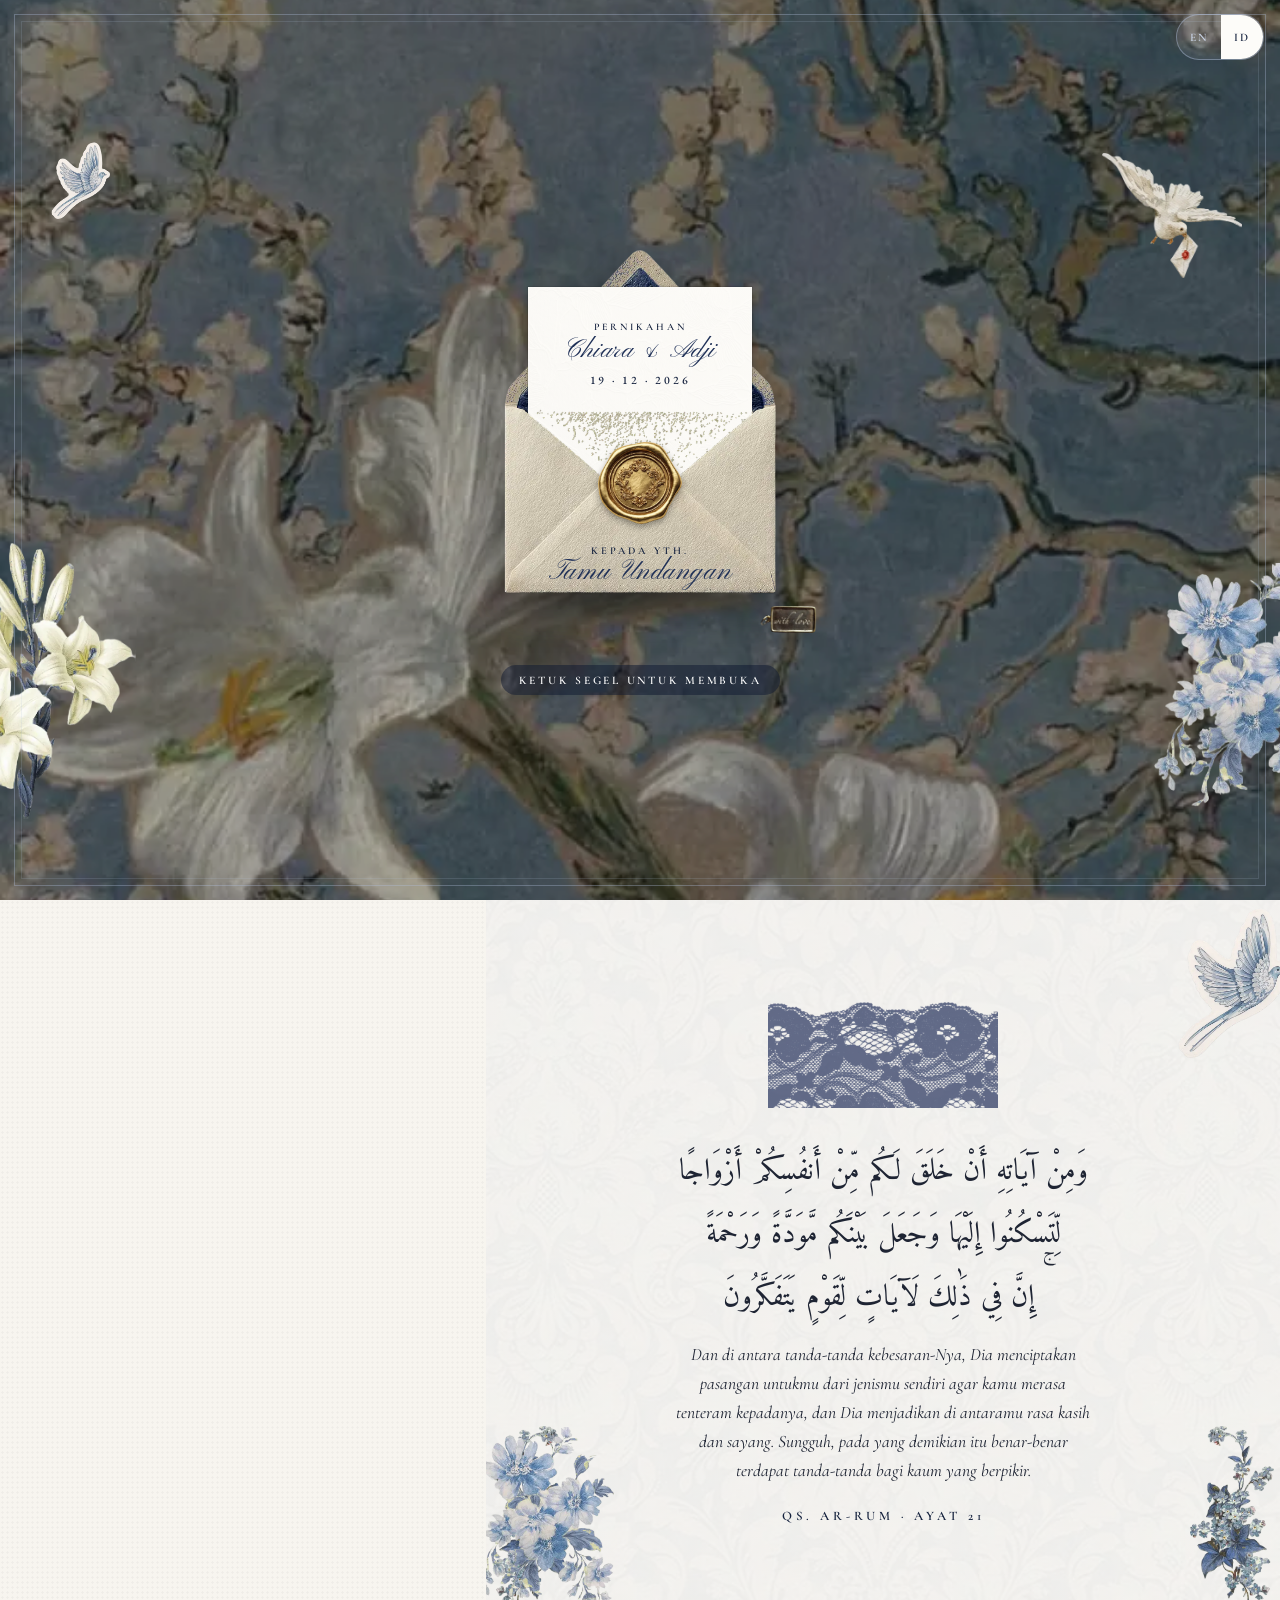
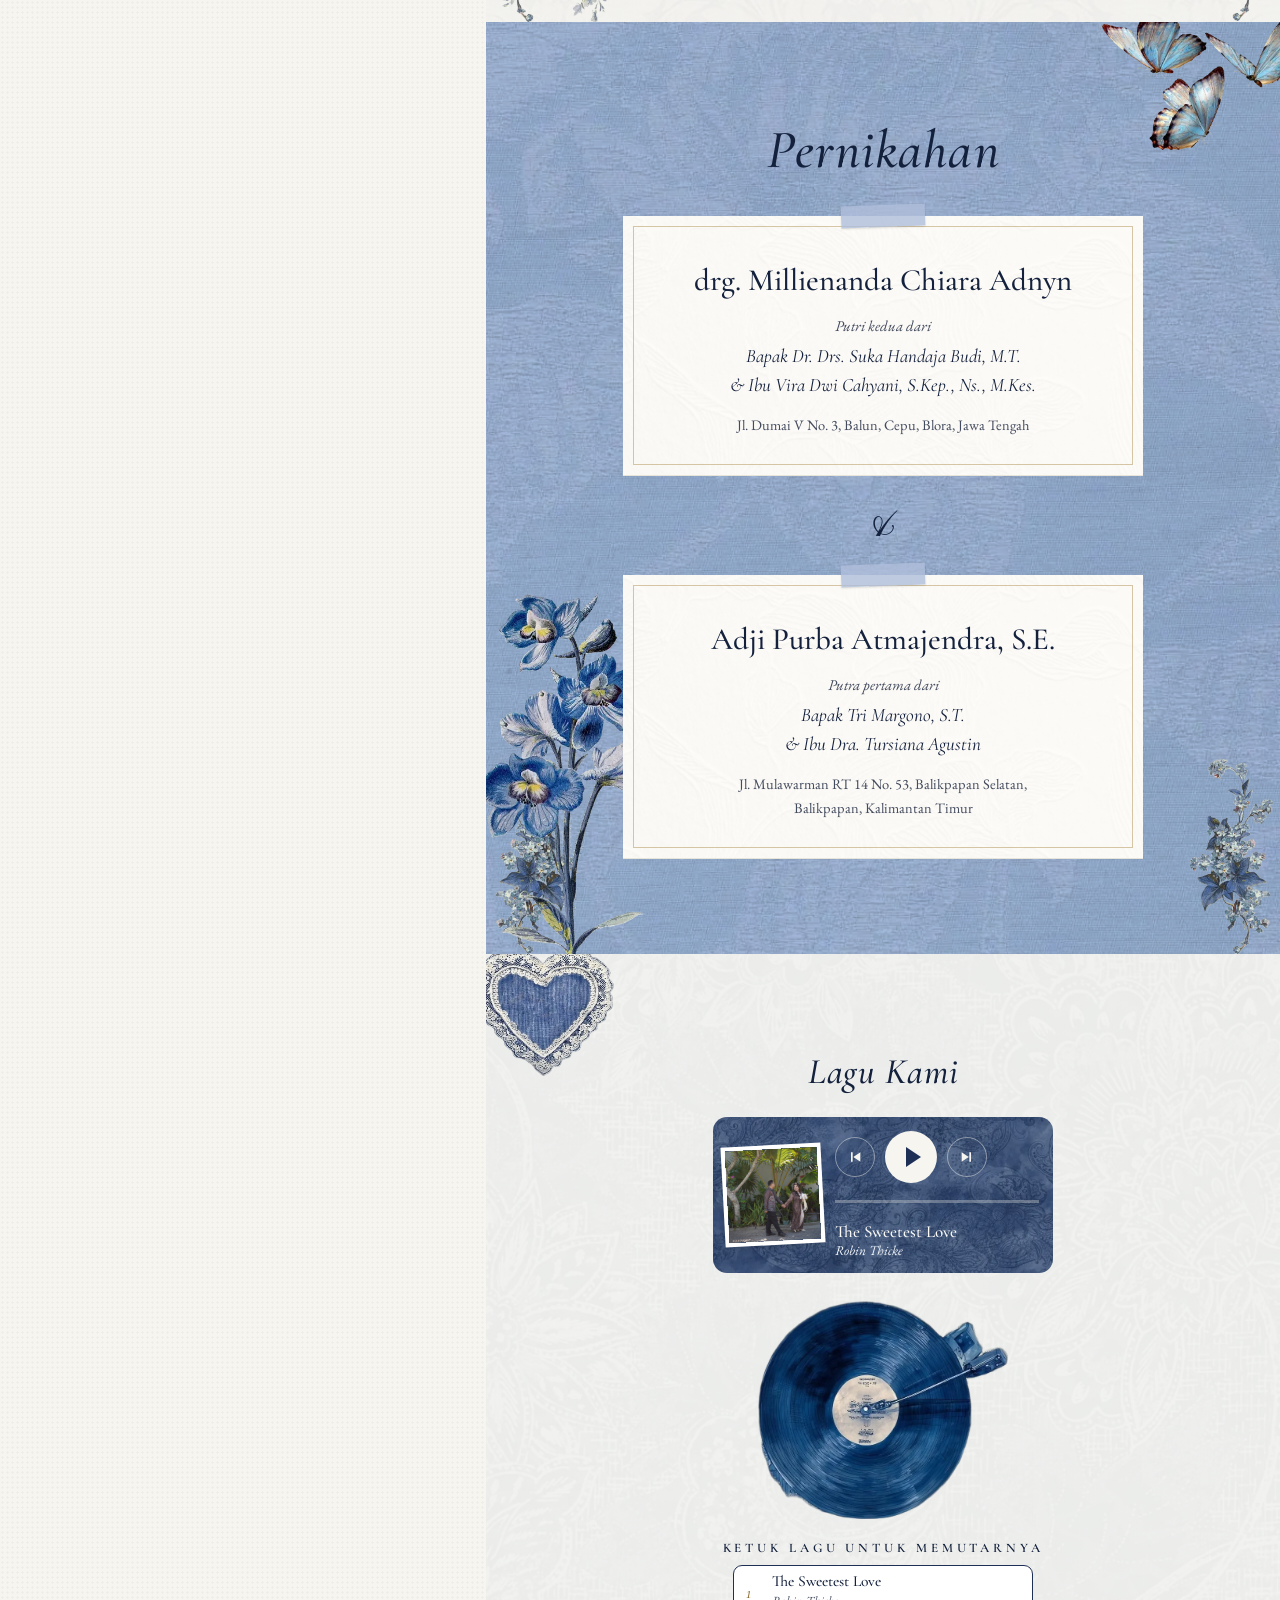
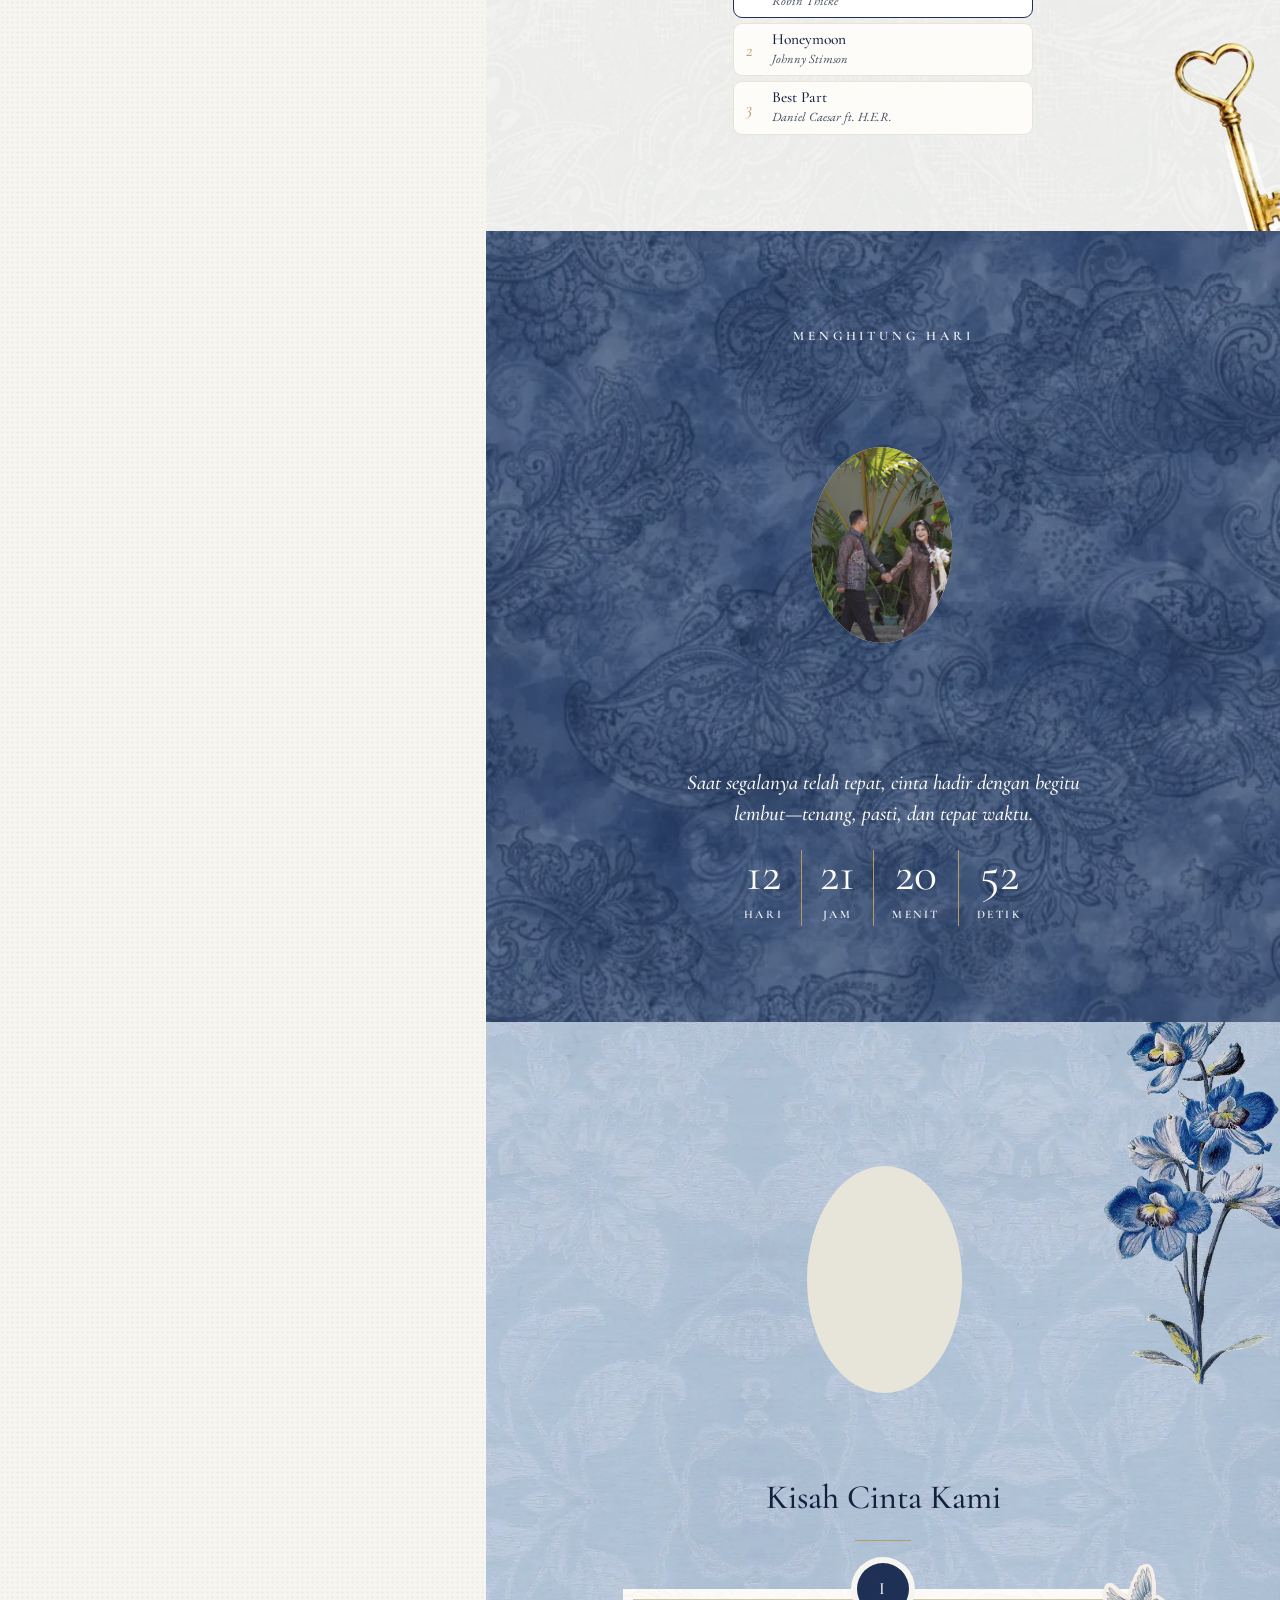
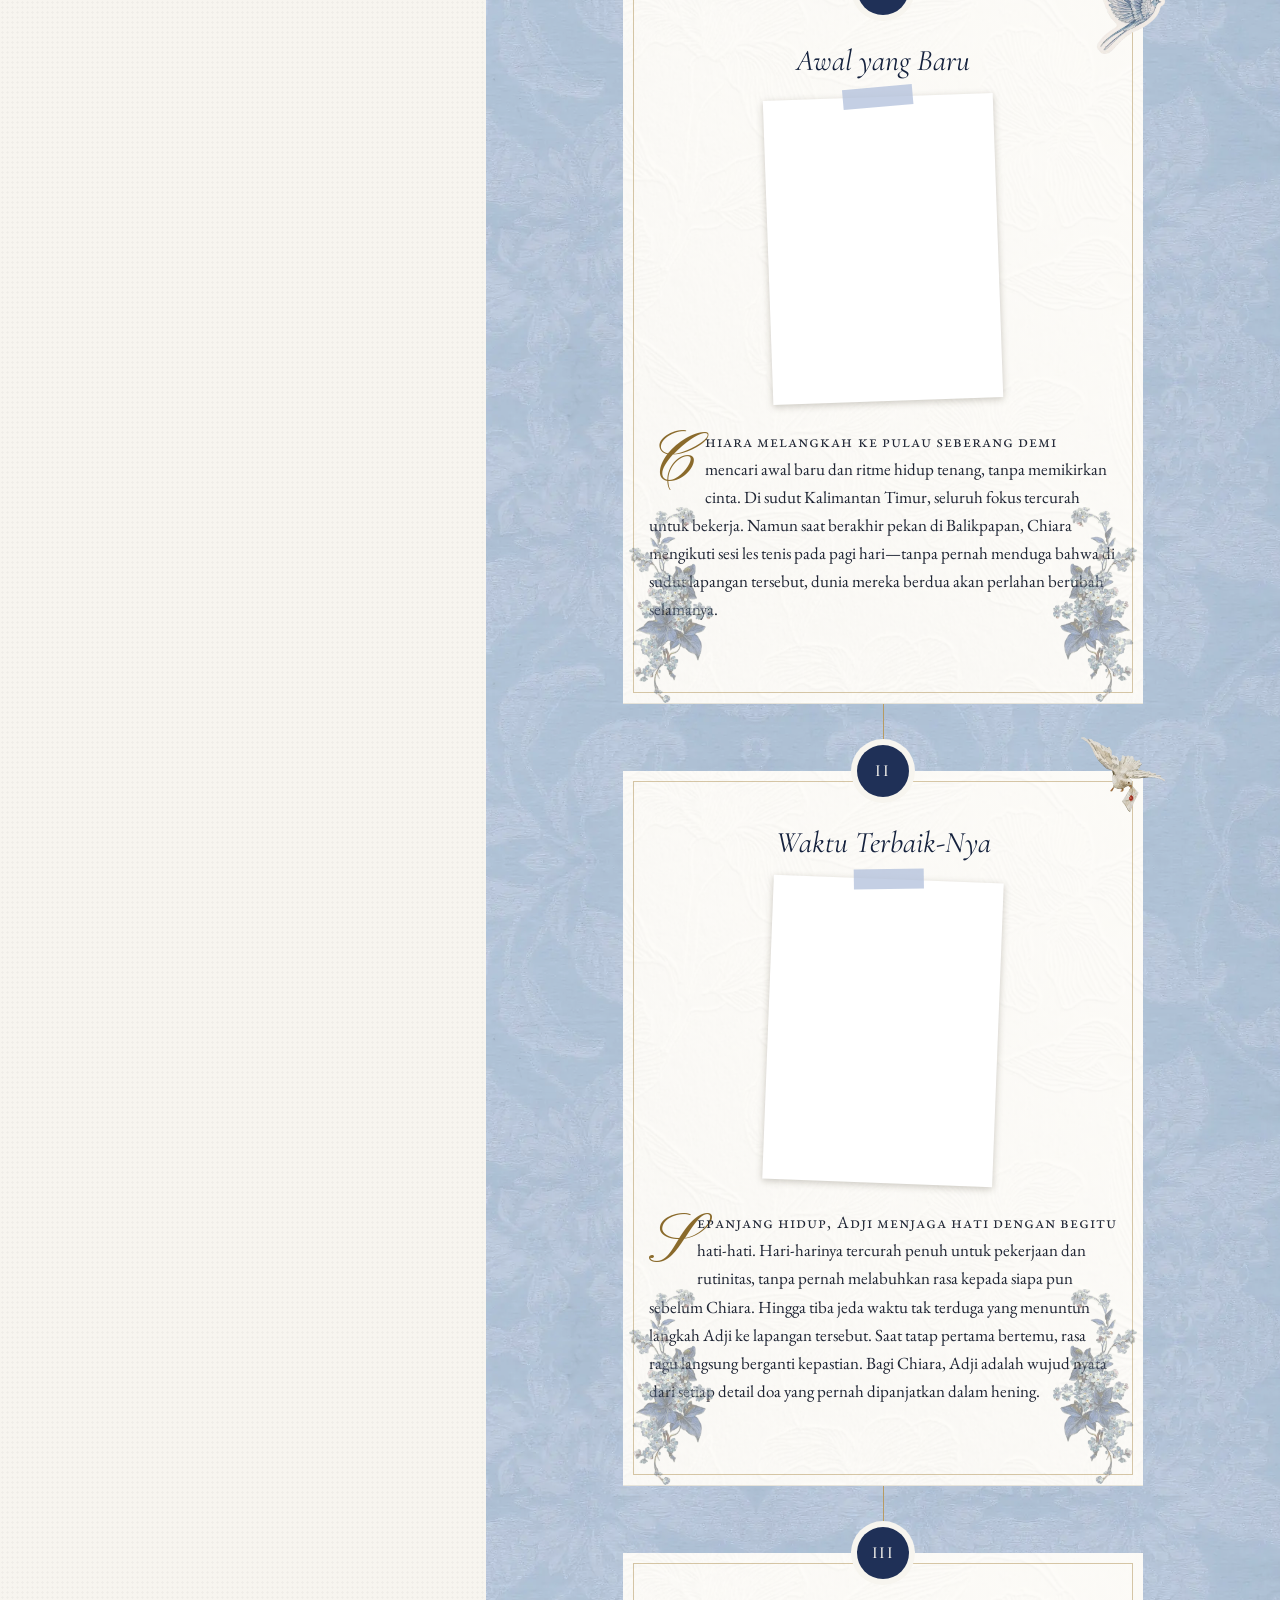
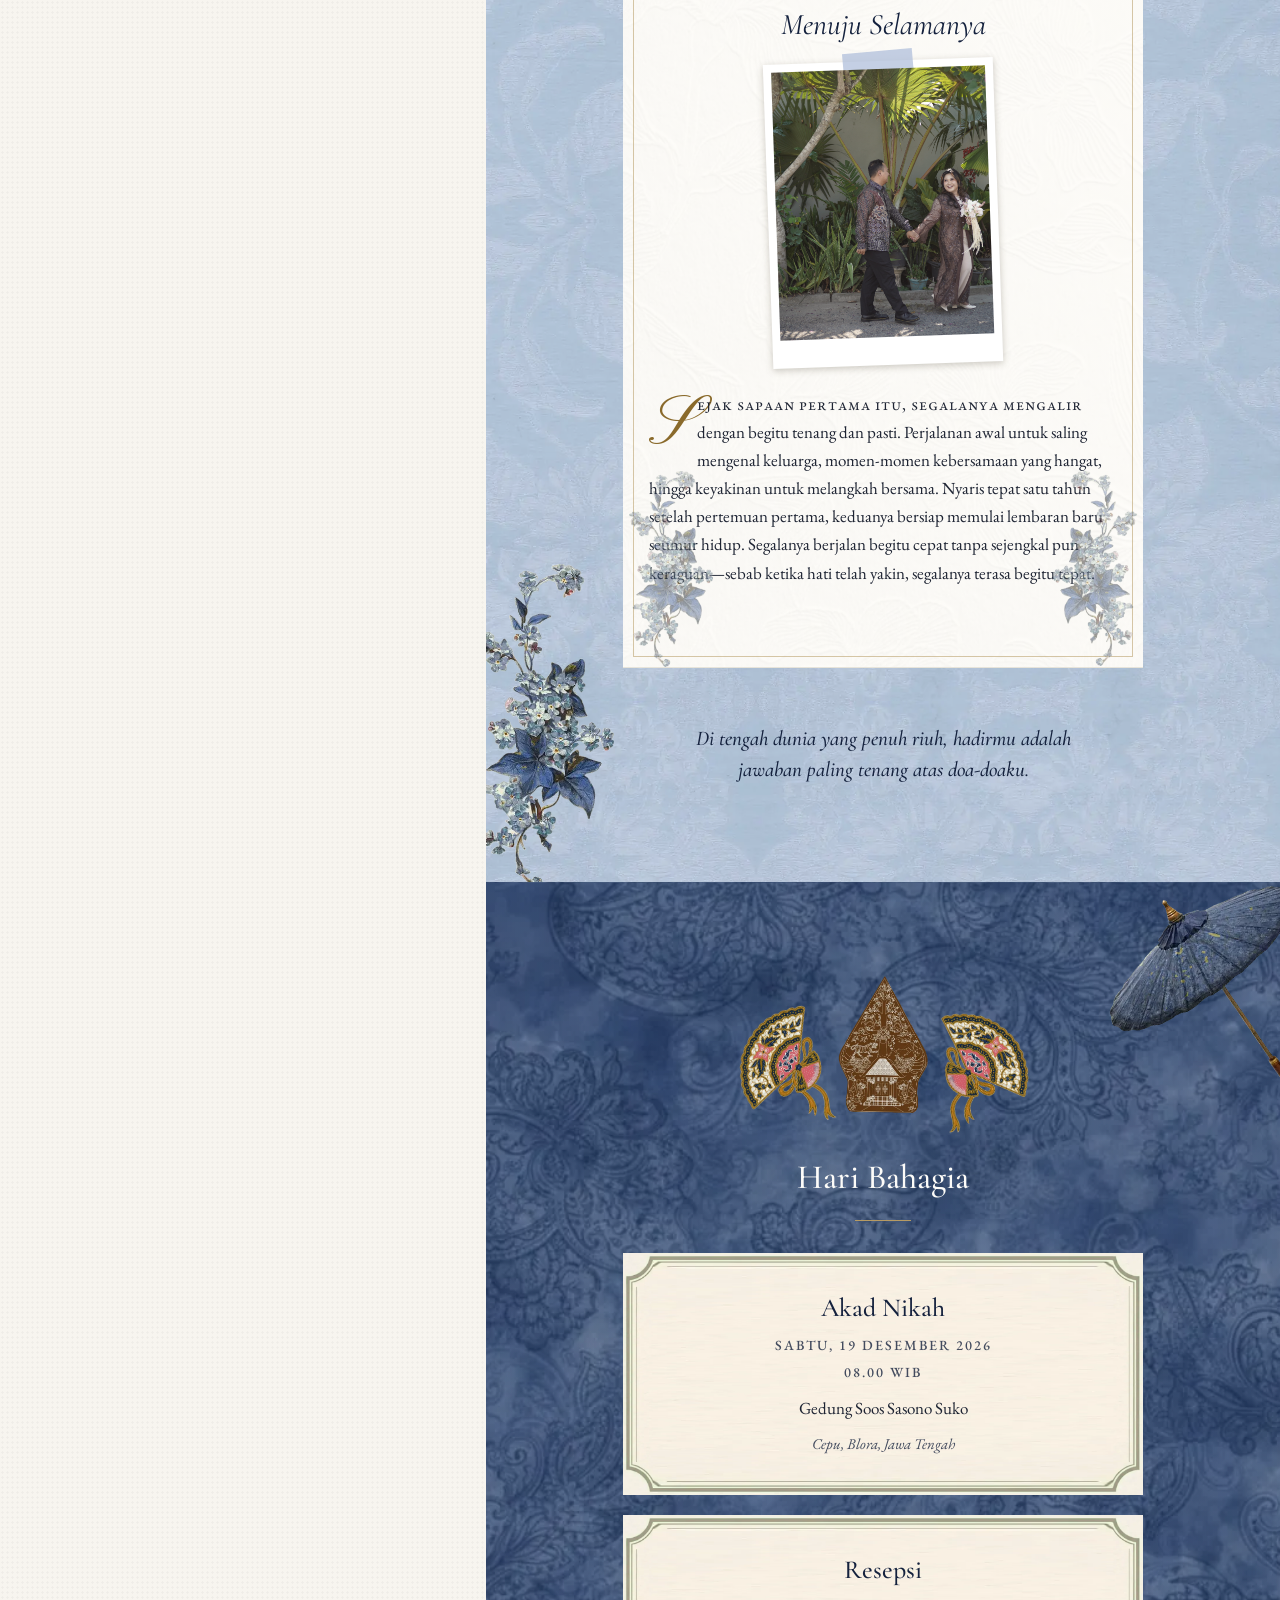
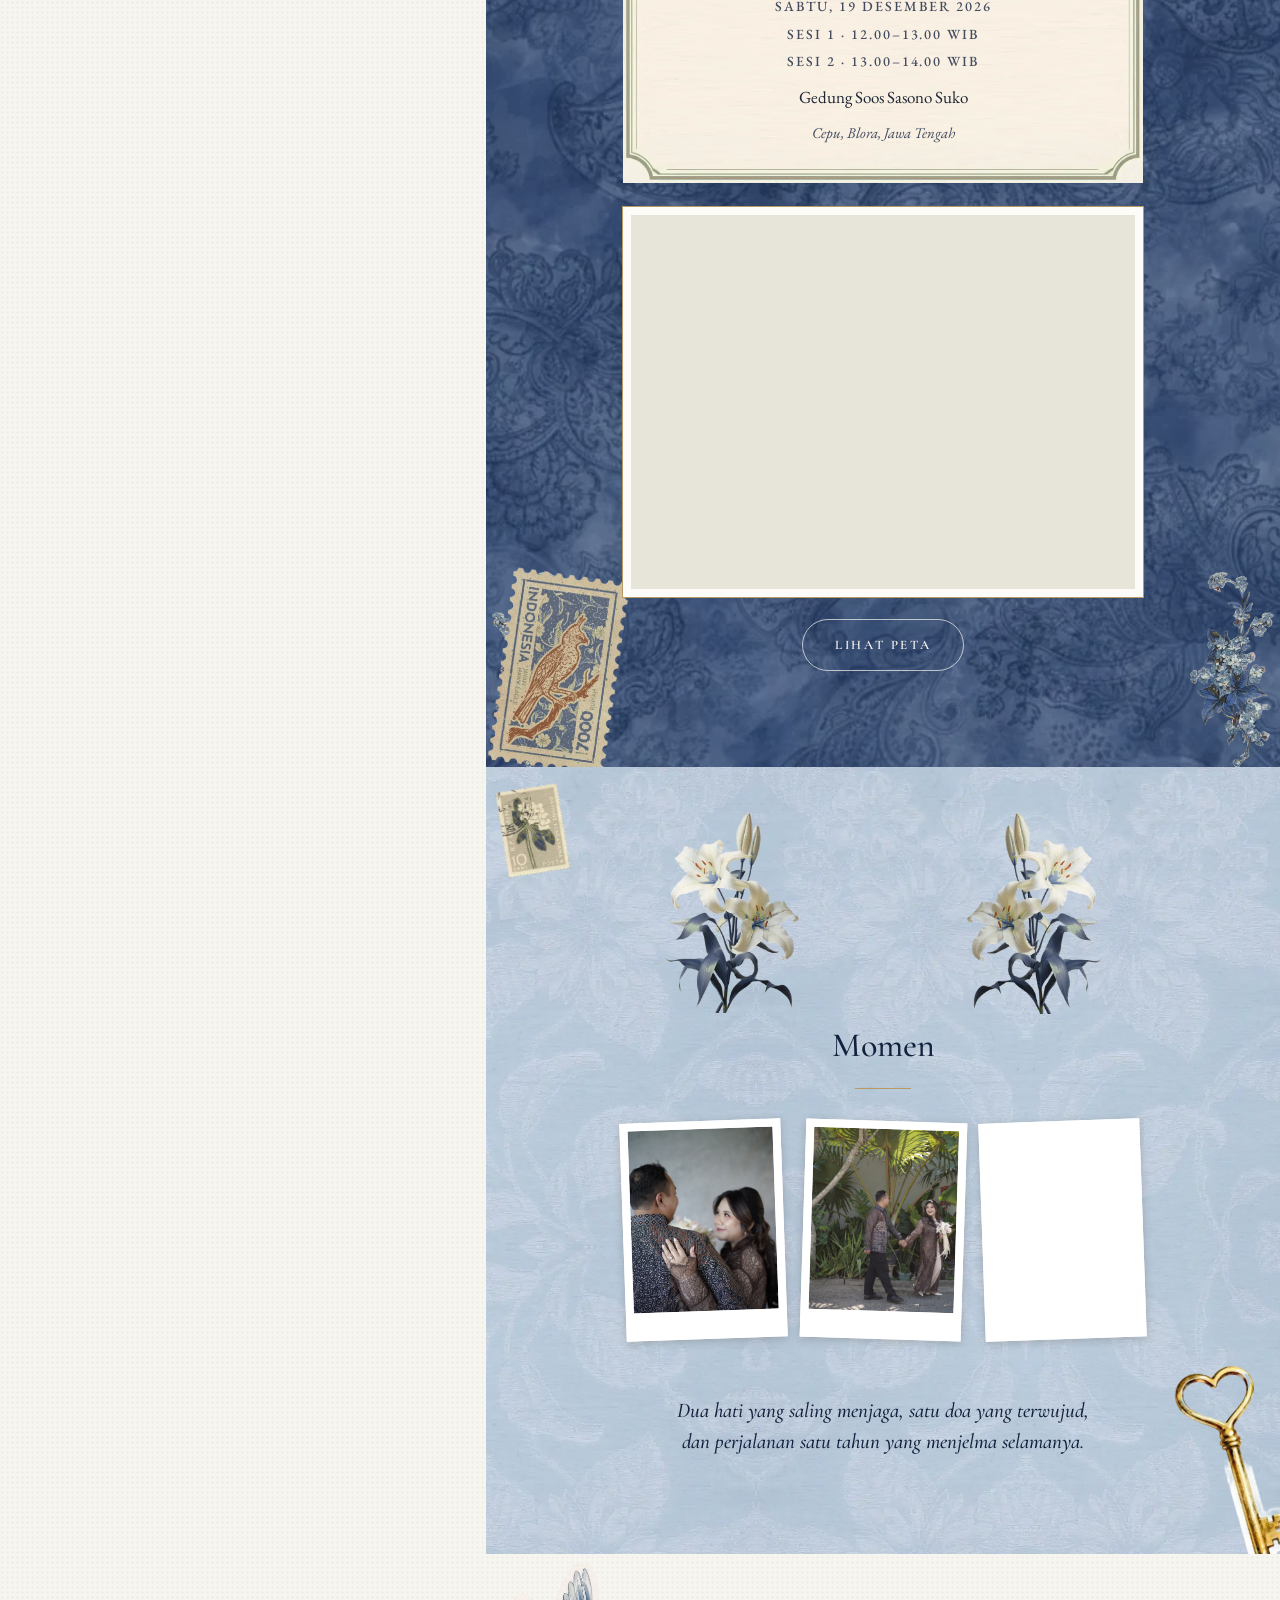
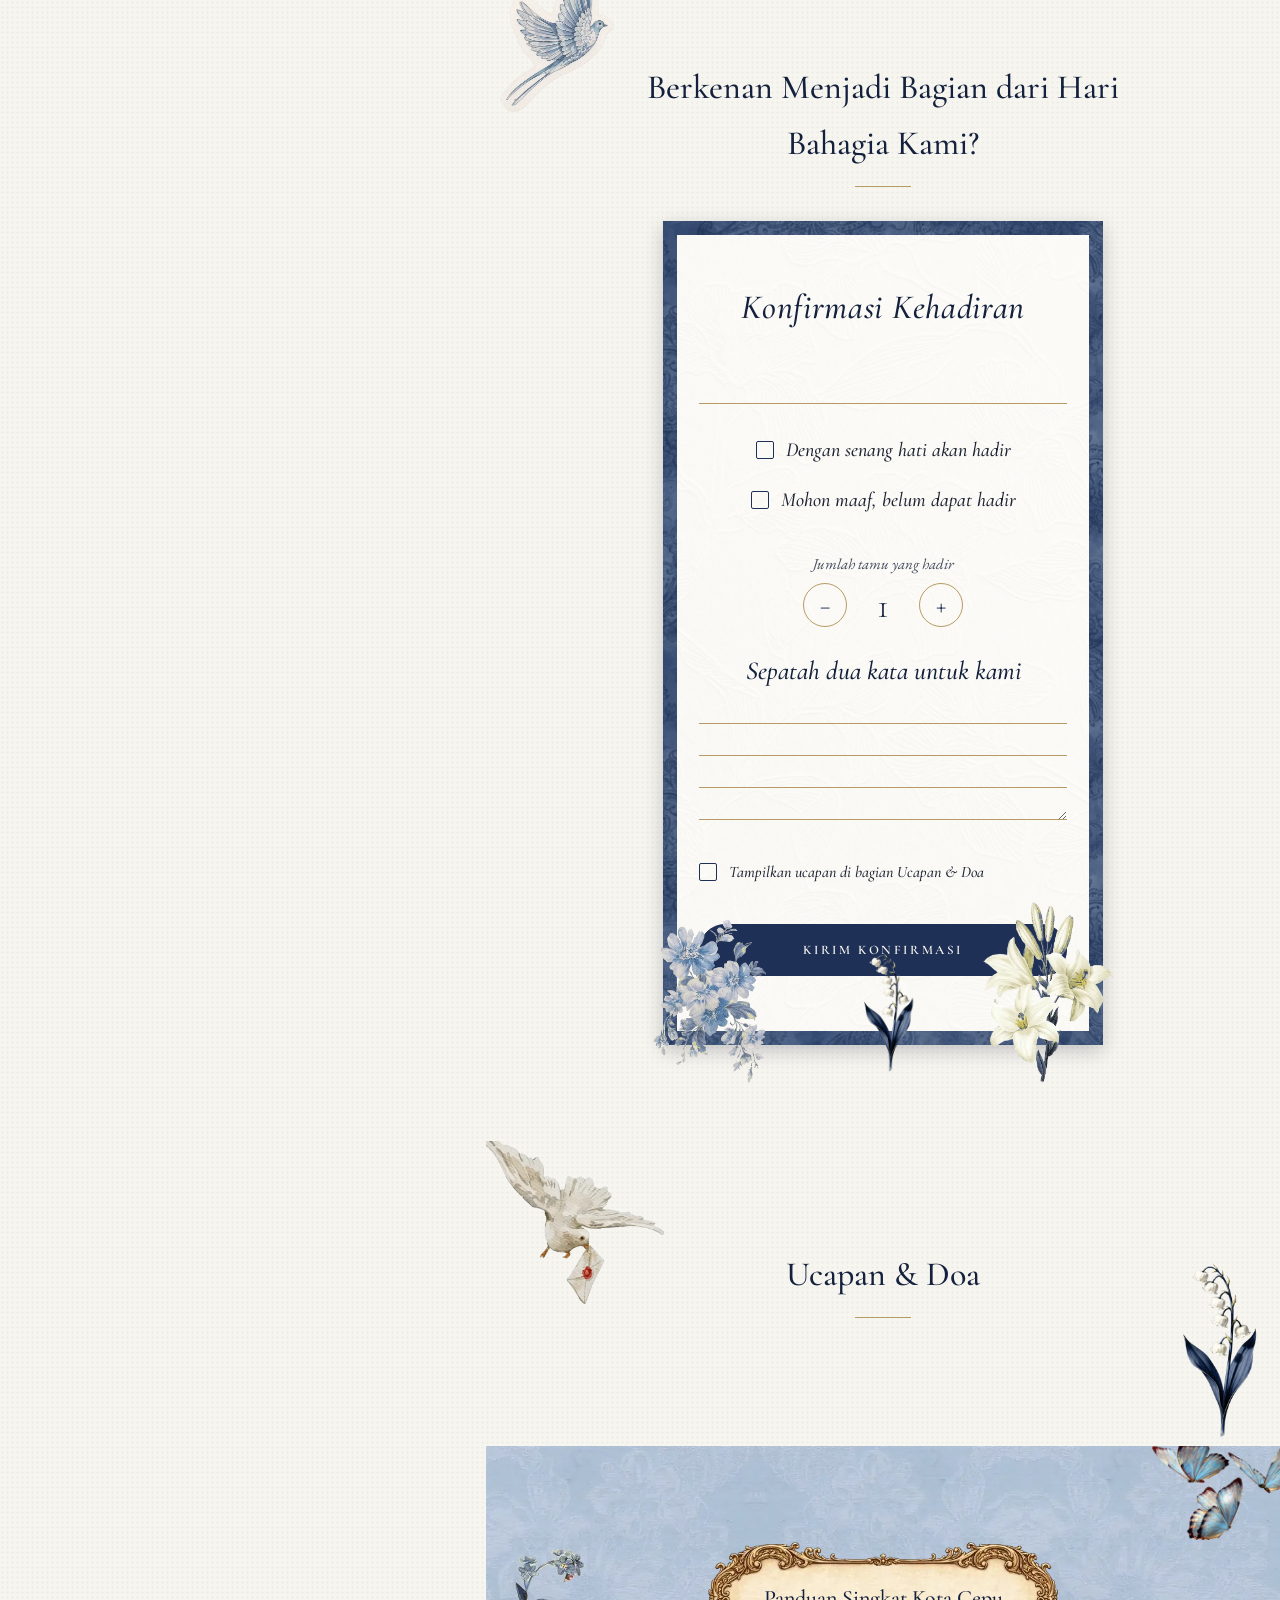
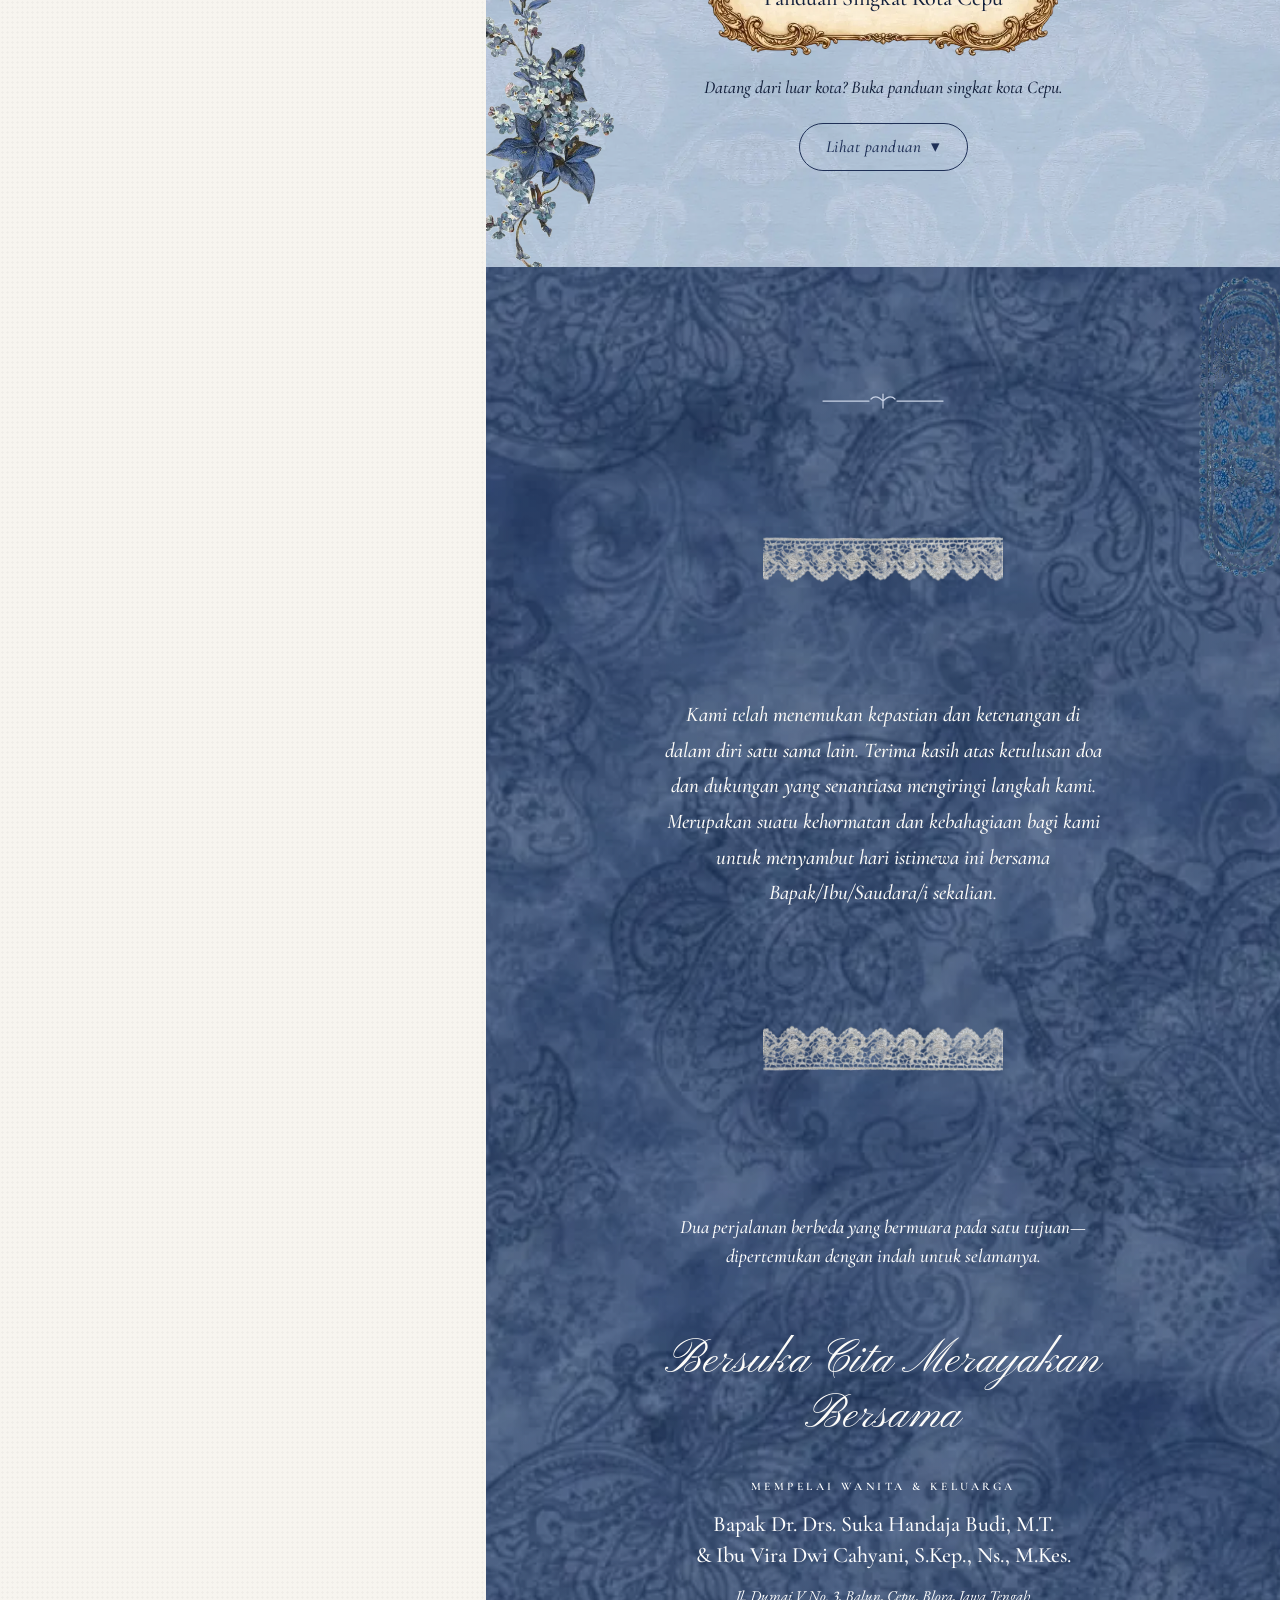
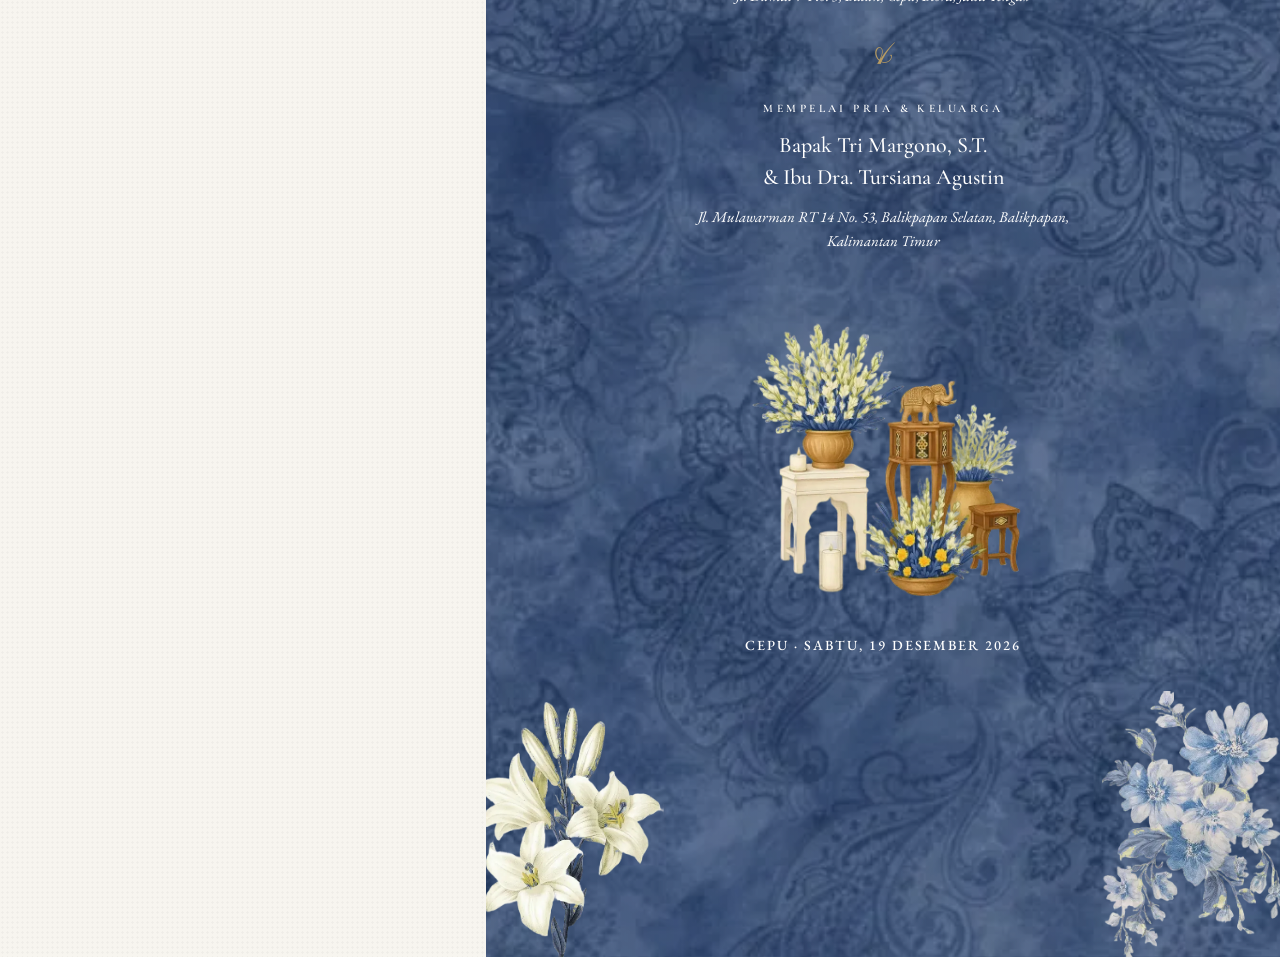
==== index.html @ 5a3cef69 "Add files via upload" ====
<!DOCTYPE html>
<html lang="en">
<head>
<meta charset="utf-8">
<meta name="viewport" content="width=device-width, initial-scale=1, viewport-fit=cover">
<title>Chiara &amp; Adji · Wedding Invitation</title>
<meta name="description" content="Chiara and Adji invite you to celebrate their wedding. Saturday, 19 December 2026, Cepu.">
<meta name="theme-color" content="#1f3057">
<meta property="og:type" content="website">
<meta property="og:title" content="Chiara &amp; Adji · Wedding Invitation">
<meta property="og:description" content="You are invited. Open the envelope.">
<meta property="og:image" content="assets/og-image.jpg"><!-- 1200x630; use absolute URL once deployed -->
<meta name="twitter:card" content="summary_large_image">
<link rel="icon" href="assets/favicon.svg" type="image/svg+xml">
<link rel="preconnect" href="https://fonts.googleapis.com">
<link rel="preconnect" href="https://fonts.gstatic.com" crossorigin>
<link href="https://fonts.googleapis.com/css2?family=Cormorant+Garamond:ital,wght@0,300;0,400;0,500;0,600;1,300;1,400;1,500&family=EB+Garamond:ital,wght@0,400;0,500;1,400&family=Pinyon+Script&family=Amiri+Quran&display=swap" rel="stylesheet">
<link rel="stylesheet" href="css/styles.css?v=10">
</head>
<body class="locked">
<a class="skip" href="#main">Skip to content</a>

<!-- 1. Opening envelope -->
<section id="opening" class="opening dark" aria-label="Invitation envelope">
  <div class="deco" id="deco" aria-hidden="true"></div>
  <div id="lang-open"></div>
  <div class="env2" id="envelope">
    <img class="e-back" src="assets/art/env-back.webp" alt="" onerror="this.style.display='none'">
    <div class="e-card"><p class="eyebrow" id="open-wo"></p><p class="script" id="open-invite"></p><p class="meta e-date" id="open-date"></p></div>
    <img class="e-front" src="assets/art/env-front.webp" alt="" onerror="this.style.display='none'">
    <div class="e-to"><p class="eyebrow" id="open-to"></p><p class="script" id="open-guest"></p></div>
    <button class="seal" id="seal" type="button" aria-label="Open invitation"><img src="assets/art/seal.webp" alt="" onerror="this.style.display='none'"><span id="seal-mono"></span></button>
    <img class="env-tag" src="assets/art/tag.webp" alt="" onerror="this.style.display='none'">
  </div>
  <p class="hint" id="open-hint"></p>
</section>

<!-- Desktop-only side panel (hidden on phones) -->
<aside class="side dark" aria-hidden="true"><div class="side-in" data-parallax></div></aside>

<header class="topbar" id="topbar"><span id="lang-top"></span><a href="#rsvp">RSVP</a></header>
<main id="main"><noscript><p style="padding:2rem">Please enable JavaScript to view this invitation.</p></noscript></main>

<button class="music" id="music" type="button" aria-pressed="false" aria-label="Play music" hidden>
  <span class="bars" aria-hidden="true"><i></i><i></i><i></i></span>
</button>
<dialog class="lightbox" id="lightbox" aria-label="Photo viewer">
  <button class="lb-x" aria-label="Close">×</button>
  <button class="lb-n lb-prev" aria-label="Previous photo">‹</button>
  <img alt=""><button class="lb-n lb-next" aria-label="Next photo">›</button>
</dialog>
<div class="toast" id="toast" role="status" aria-live="polite"></div>

<script src="data/content.js?v=10"></script>
<script src="js/art.js?v=10"></script>
<script src="js/app.js?v=10"></script>
</body>
</html>
---- css/styles.css ----
/* ---------- Tokens: change colours/fonts here ---------- */
:root{
  --ivory:#f7f5ef;--paper:#fdfcf9;--linen:#e7e4da;--moss:#1f3057;--forest:#14213d;
  --sage:#b79b63;--mist:#c9d3e6;--ink:#1e2433;--ink-soft:#434b5e;--claret:#8a6a2b;--err:#A4513F;
  --f-disp:"Cormorant Garamond",Georgia,serif;--f-body:"EB Garamond",Georgia,serif;--f-script:"Pinyon Script","Snell Roundhand",cursive;
  --ease:cubic-bezier(.22,.61,.36,1);--col:520px;
}
*{box-sizing:border-box;margin:0}
html{scroll-behavior:smooth;-webkit-text-size-adjust:100%}
body{background:var(--ivory);color:var(--ink);font:17px/1.65 var(--f-body);
  background-image:radial-gradient(rgba(45,42,36,.035) 1px,transparent 1.2px);background-size:5px 5px}
body.locked{overflow:hidden}
img{max-width:100%;display:block}
:focus-visible{outline:2px solid var(--claret);outline-offset:3px}
.skip{position:absolute;left:-999px}.skip:focus{left:8px;top:8px;z-index:99;background:var(--paper);padding:8px}

/* ---------- Type ---------- */
.eyebrow{font:600 12.5px/1.4 var(--f-disp);letter-spacing:.28em;text-transform:uppercase;color:var(--moss)}
.script{font:400 clamp(32px,9vw,42px)/1.2 var(--f-script);color:var(--moss)}
h1,h2,h3{font-family:var(--f-disp);font-weight:400;color:var(--forest)}
h1{font-weight:300;font-size:clamp(38px,11vw,64px);letter-spacing:.16em;text-transform:uppercase;line-height:1.15}
h2{font-size:clamp(28px,7vw,34px);margin:.3em 0 .6em}
h3{font-size:26px;font-weight:500}
.amp{display:block;font:400 clamp(44px,12vw,72px)/1 var(--f-script);color:var(--claret);margin:.1em 0}
.meta{font-size:14px;letter-spacing:.14em;text-transform:uppercase;color:var(--ink-soft)}
.cap{font-style:italic;font-size:15px;color:var(--ink-soft)}

/* ---------- Layout ---------- */
section.sec{padding:96px 24px;text-align:center;position:relative}
.wrap{max-width:var(--col);margin:0 auto}
.dark{background:var(--moss);color:var(--ivory)}
.dark h2,.dark h3{color:var(--paper)}.dark .eyebrow,.dark .script,.dark .meta,.dark .cap{color:var(--mist)}
.rule{border:0;height:1px;background:var(--sage);width:64px;margin:28px auto;position:relative;transform-origin:center}
.rule::after{content:"✦";position:absolute;left:50%;top:50%;transform:translate(-50%,-52%);background:var(--ivory);color:var(--sage);font-size:10px;padding:0 8px}
.dark .rule::after{background:var(--moss)}
.quote{margin:56px auto 0;max-width:420px;font:italic 21px/1.5 var(--f-disp);color:var(--forest)}
.dark .quote{color:var(--paper)}.quote cite{display:block;margin-top:8px;font:normal 13px var(--f-body);letter-spacing:.14em;text-transform:uppercase;color:var(--ink-soft)}
.arch{border-radius:999px 999px 0 0;overflow:hidden}
.card{background:var(--paper);color:var(--ink);padding:32px 24px;position:relative;box-shadow:0 1px 0 var(--linen)}
.card::before{content:"";position:absolute;inset:10px;border:1px solid var(--sage);opacity:.55;pointer-events:none}
.card h3{color:var(--forest)}.card .meta{color:var(--ink-soft)}

/* ---------- Opening ---------- */
.opening{position:fixed;inset:0;z-index:50;display:grid;place-items:center;text-align:center;padding:24px;
  background:var(--ivory);transition:transform .9s var(--ease),opacity .9s var(--ease);height:100dvh}
.opening.gone{transform:translateY(-100%);opacity:0;pointer-events:none}
.env{max-width:340px;padding:56px 28px 40px;background:var(--paper);border:1px solid var(--linen);position:relative;
  clip-path:polygon(0 0,50% 12%,100% 0,100% 100%,0 100%)}
.env .eyebrow{margin-top:36px}
.open-invite{font-style:italic;color:var(--ink-soft);margin:6px 0 26px;font-size:16px}
.seal{width:76px;height:76px;border-radius:50%;border:0;cursor:pointer;background:var(--moss);color:var(--ivory);
  font:500 17px var(--f-disp);letter-spacing:.06em;box-shadow:inset 0 0 0 4px rgba(247,245,239,.18),0 2px 0 var(--forest);
  animation:breathe 3s ease-in-out infinite;transition:background .25s}
.seal:hover{background:var(--forest)}
.hint{margin-top:18px;font:600 11.5px var(--f-disp);letter-spacing:.24em;text-transform:uppercase;color:var(--ink-soft)}
@keyframes breathe{50%{transform:scale(1.03)}}

/* ---------- Hero ---------- */
.hero{min-height:100dvh;display:grid;place-items:center;background:var(--paper);overflow:hidden}
.hero .bg{position:absolute;inset:-6% 0;opacity:.9;will-change:transform;
  background:linear-gradient(var(--mist),transparent) top/100% 38% no-repeat;opacity:.35}
.hero .wrap{position:relative}
.joglo{width:min(280px,70vw);margin:0 auto 28px;stroke:var(--sage);stroke-width:1.25;fill:none;stroke-linecap:round;stroke-linejoin:round}
.joglo path{stroke-dasharray:1;stroke-dashoffset:1;animation:draw 2s var(--ease) .3s forwards}
@keyframes draw{to{stroke-dashoffset:0}}
.hero .date{margin-top:24px}

/* ---------- Countdown ---------- */
.count{display:flex;justify-content:center;gap:0;margin-top:20px}
.count div{padding:0 18px;border-left:1px solid var(--sage)}.count div:first-child{border:0}
.count b{display:block;font:300 clamp(36px,10vw,48px)/1 var(--f-disp);color:var(--paper)}
.count span{font:600 11px var(--f-disp);letter-spacing:.22em;text-transform:uppercase;color:var(--mist)}

/* ---------- Story ---------- */
.tl{position:relative;text-align:left;margin-top:40px;padding-left:36px}
.tl::before{content:"";position:absolute;left:7px;top:6px;bottom:6px;width:1px;background:var(--sage)}
.tl article{position:relative;padding-bottom:44px}
.tl article::before{content:"";position:absolute;left:-34px;top:8px;width:11px;height:11px;border-radius:50%;background:var(--ivory);border:1px solid var(--moss)}
.tl .arch{margin:14px 0 0;max-width:220px;aspect-ratio:4/5}.tl img{width:100%;height:100%;object-fit:cover}

/* ---------- Events ---------- */
.ev{margin-top:32px}.ev+.ev{margin-top:20px}
.ev .meta{margin:4px 0}.ev p{margin-top:10px}
.btn{display:inline-flex;align-items:center;justify-content:center;min-height:52px;padding:0 32px;border-radius:999px;
  border:1px solid var(--moss);background:var(--moss);color:var(--ivory);font:600 13px var(--f-disp);letter-spacing:.2em;
  text-transform:uppercase;text-decoration:none;cursor:pointer;transition:background .25s,color .25s}
.btn:hover{background:var(--forest)}
.btn.ghost{background:transparent;color:var(--moss)}.btn.ghost:hover{background:var(--moss);color:var(--ivory)}
.card .btn{margin-top:20px}
.link{font:600 12.5px var(--f-disp);letter-spacing:.2em;text-transform:uppercase;color:var(--moss);background:none;border:0;cursor:pointer;
  text-decoration:underline;text-underline-offset:5px;padding:12px 4px}

/* ---------- Gallery ---------- */
.grid{display:grid;grid-template-columns:repeat(2,1fr);gap:12px;margin-top:32px;max-width:720px;margin-inline:auto}
.grid button{border:8px solid var(--paper);outline:1px solid var(--linen);background:var(--linen);padding:0;cursor:zoom-in;aspect-ratio:4/5;overflow:hidden}
.grid button:nth-child(3n+1){border-radius:999px 999px 0 0}
.grid img,.ph{width:100%;height:100%;object-fit:cover;transition:transform .8s var(--ease),opacity .6s}
.grid button:hover img{transform:scale(1.03)}
.ph{display:grid;place-items:center;font:italic 14px var(--f-body);color:var(--ink-soft);padding:8px}
@media(min-width:700px){.grid{grid-template-columns:repeat(3,1fr);gap:18px}}
.lightbox{border:0;background:rgba(30,32,22,.94);max-width:100vw;max-height:100dvh;width:100%;height:100%;padding:0;color:#fff}
.lightbox[open]{display:grid;place-items:center}
.lightbox::backdrop{background:transparent}
.lightbox img{max-width:92vw;max-height:84dvh;object-fit:contain;transition:opacity .3s}
.lb-x,.lb-n{position:absolute;background:none;border:0;color:var(--ivory);font:300 40px var(--f-disp);cursor:pointer;min-width:48px;min-height:48px}
.lb-x{top:8px;right:8px}.lb-prev{left:4px}.lb-next{right:4px}.lb-n{top:50%;transform:translateY(-50%)}

/* ---------- Forms ---------- */
form{text-align:left;max-width:420px;margin:32px auto 0}
label,legend{display:block;font:600 12px var(--f-disp);letter-spacing:.24em;text-transform:uppercase;color:var(--moss);margin-top:26px}
input[type=text],input[type=number],textarea,select{width:100%;font:17px var(--f-body);color:var(--ink);background:transparent;
  border:0;border-bottom:1px solid var(--sage);padding:10px 0;border-radius:0;min-height:48px}
textarea{resize:vertical;min-height:96px}
fieldset{border:0;padding:0}
.radio{display:flex;align-items:center;gap:12px;min-height:48px;cursor:pointer;text-transform:none;letter-spacing:0;font:17px var(--f-body);color:var(--ink);margin:0}
.radio input{appearance:none;width:18px;height:18px;border:1px solid var(--moss);border-radius:50%;display:grid;place-items:center;flex:none}
.radio input::after{content:"";width:8px;height:8px;border-radius:50%;background:var(--moss);transform:scale(0);transition:transform .2s}
.radio input:checked::after{transform:scale(1)}
.hp{position:absolute;left:-9999px}
form .btn{margin-top:32px;width:100%}
.msg{margin-top:18px;text-align:center;min-height:1.5em}.msg.err{color:var(--err)}
.thanks{font:400 34px var(--f-script);color:var(--moss);text-align:center;padding:24px 0}

/* ---------- Gifts / registry / wishes ---------- */
.cards{display:grid;gap:20px;margin-top:32px}
.acct{font:500 24px var(--f-disp);letter-spacing:.06em;margin:8px 0 2px;color:var(--forest);word-break:break-all}
.qr{width:180px;height:180px;margin:12px auto;object-fit:contain;background:#fff;padding:8px}
.wish{background:var(--paper);border:1px solid var(--linen);padding:20px;text-align:left}
.wish b{font:600 12px var(--f-disp);letter-spacing:.2em;text-transform:uppercase;color:var(--moss)}
.wish p{font-style:italic;margin-top:6px}
.wishes{display:grid;gap:14px;margin-top:32px;max-height:420px;overflow:auto}

/* ---------- Chrome ---------- */
.topbar{position:fixed;top:0;right:0;z-index:20;padding:calc(10px + env(safe-area-inset-top)) 18px 0}
.topbar a{font:600 12px var(--f-disp);letter-spacing:.22em;color:var(--moss);text-decoration:none;background:var(--paper);padding:12px 16px;border:1px solid var(--linen);border-radius:999px;display:inline-block}
.music{position:fixed;right:16px;bottom:calc(16px + env(safe-area-inset-bottom));z-index:30;width:48px;height:48px;border-radius:50%;
  border:1px solid var(--moss);background:var(--paper);cursor:pointer}
.bars{display:flex;gap:3px;align-items:flex-end;justify-content:center;height:16px}
.bars i{width:2px;height:6px;background:var(--moss)}
.music.on .bars i{animation:eq 1s ease-in-out infinite}.music.on .bars i:nth-child(2){animation-delay:.2s}.music.on .bars i:nth-child(3){animation-delay:.4s}
@keyframes eq{50%{height:16px}}
.toast{position:fixed;left:50%;bottom:84px;transform:translate(-50%,20px);background:var(--forest);color:var(--ivory);padding:10px 20px;border-radius:999px;opacity:0;transition:.3s;z-index:60;pointer-events:none;font-size:15px}
.toast.show{opacity:1;transform:translate(-50%,0)}

/* ---------- Reveal motion ---------- */
.rv{opacity:0;transform:translateY(12px);transition:opacity .7s var(--ease),transform .7s var(--ease)}
.rv.in{opacity:1;transform:none}
@media(prefers-reduced-motion:reduce){
  *,*::before,*::after{animation:none!important;transition-duration:.01ms!important;scroll-behavior:auto!important}
  .rv{opacity:1;transform:none}.joglo path{stroke-dashoffset:0}
}

/* ===== v2: envelope, illustrations ===== */
.opening{background:var(--moss);flex-direction:column;gap:28px;align-content:center}
.opening .hint{color:var(--mist);margin:0}
.envelope{position:relative;width:min(340px,86vw);aspect-ratio:3/2;perspective:900px;margin:0 auto}
.envelope::before{content:"";position:absolute;inset:0;background:var(--linen)}
.env-card{position:absolute;left:7%;right:7%;top:7%;bottom:7%;background:var(--paper);z-index:1;display:grid;place-content:center;gap:2px;
  border:1px solid var(--sage);transition:transform 1s var(--ease) .55s}
.env-card .script{font-size:30px}
.env-front{position:absolute;inset:0;z-index:2;background:var(--paper);clip-path:polygon(0 0,50% 56%,100% 0,100% 100%,0 100%);
  display:grid;align-content:end;justify-items:center;padding-bottom:9%;box-shadow:inset 0 -1px 0 var(--linen)}
.env-front .script{font-size:30px}
.flap{position:absolute;left:0;right:0;top:0;height:58%;z-index:3;background:#ebe9e0;clip-path:polygon(0 0,100% 0,50% 100%);
  transform-origin:top;transition:transform .8s var(--ease),z-index 0s .4s}
.seal{position:absolute;left:50%;top:50%;z-index:4;margin:-38px 0 0 -38px;transition:opacity .4s}
.opened .flap{transform:rotateX(180deg);z-index:0}
.opened .env-card{transform:translateY(-62%)}
.opened .seal{opacity:0;animation:none}
.art{display:block;overflow:visible}
.art *{fill:none;stroke:var(--sage);stroke-width:1.25;stroke-linecap:round;stroke-linejoin:round}
.art .f{fill:var(--paper)}.art .l{fill:var(--mist);fill-opacity:.55}
.dark .art *{stroke:var(--mist)}.dark .art .f{fill:var(--moss)}.dark .art .l{fill:var(--forest)}
.scene{width:min(440px,92vw);margin:0 auto 24px}
.draw path{stroke-dasharray:1;stroke-dashoffset:1;animation:draw 1.6s var(--ease) .3s forwards}
.sec{overflow:hidden}
.corner{position:absolute;bottom:0;width:84px;opacity:.55;pointer-events:none;transform-origin:bottom center}
.corner.l{left:6px}.corner.r{right:6px;transform:scaleX(-1)}
.hero .corner{width:110px}
.divider{width:120px;margin:28px auto}
.wrap{position:relative;z-index:1}
@media(prefers-reduced-motion:reduce){.draw path{stroke-dashoffset:0}.env-card,.flap{transition:none}}

/* ===== v3: photos ===== */
.hero .scene{width:min(260px,70vw);margin-bottom:12px}
.hero-photo{width:min(260px,70vw);aspect-ratio:4/5;margin:28px auto 0;border:8px solid var(--paper);outline:1px solid var(--sage)}
.arch img,.grid img{width:100%;height:100%;object-fit:cover;filter:saturate(.88) sepia(.1)}

/* ===== v4: venue map ===== */
.map{margin-top:24px;aspect-ratio:4/3;border:8px solid var(--paper);outline:1px solid var(--sage);background:var(--linen)}
.map iframe{width:100%;height:100%;border:0;display:block;filter:sepia(.25) saturate(.75)}

/* ===== v5: decorative redesign ===== */
[hidden]{display:none!important}
.sr{position:absolute;left:-9999px}
.dark{background-image:repeating-linear-gradient(0deg,rgba(0,0,0,.06) 0 1px,transparent 1px 3px),repeating-linear-gradient(90deg,rgba(255,255,255,.035) 0 1px,transparent 1px 3px)}
/* envelope: seal no longer covers the greeting */
.envelope{aspect-ratio:5/4}
.flap{height:56%}
.env-front{clip-path:polygon(0 0,50% 56%,100% 0,100% 100%,0 100%);padding-bottom:7%}
.env-front .eyebrow{font-size:11px}.env-front .script{font-size:28px;line-height:1.1}
.seal{top:56%;width:64px;height:64px;margin:-32px 0 0 -32px;font-size:15px}
/* hero collage */
.hero{padding-top:72px;background:var(--paper)}
.janur{position:absolute;top:5%;width:clamp(110px,30vw,190px);mix-blend-mode:multiply;pointer-events:none}
.janur.l{left:-8px}.janur.r{right:-8px;transform:scaleX(-1)}
.lace-frame{position:relative;width:min(300px,76vw);aspect-ratio:300/380;margin:32px auto 0}
.lace-frame>svg{position:absolute;inset:0;width:100%;height:100%;filter:drop-shadow(0 2px 3px rgba(60,50,30,.2))}
.lace-frame .oval{position:absolute;left:16%;top:12.6%;width:68%;height:74.7%;border-radius:50%;overflow:hidden;background:var(--linen)}
.oval img{width:100%;height:100%;object-fit:cover;filter:saturate(.88) sepia(.1)}
.pol,.pol-s{background:#fff;padding:5px 5px 20px;box-shadow:0 2px 7px rgba(60,50,30,.25);margin:0;position:absolute}
.pol{width:33%}.pol.p1{left:-14%;bottom:5%;transform:rotate(-8deg)}.pol.p2{right:-14%;top:7%;transform:rotate(7deg)}
.pol img,.pol-s img{width:100%;aspect-ratio:1;object-fit:cover;display:block;filter:saturate(.88) sepia(.1)}
.pol-s{position:relative;display:block;width:min(230px,70%);padding:8px 8px 28px;margin-top:16px;transform:rotate(-2deg)}
.pol-s img{aspect-ratio:4/5}
.pol-s::before{content:"";position:absolute;top:-10px;left:50%;width:70px;height:20px;margin-left:-35px;background:rgba(176,191,219,.75);transform:rotate(-3deg)}
.grid button:nth-child(n){border:8px solid #fff;border-bottom-width:28px;border-radius:0;outline:0;background:#fff;box-shadow:0 2px 8px rgba(60,50,30,.22);transform:rotate(-2deg);aspect-ratio:4/5.4}
.grid button:nth-child(even){transform:rotate(1.8deg)}
.rv:not(.in) .draw path{animation-play-state:paused}
/* reply card (RSVP) */
.reply-card{max-width:440px;margin:32px auto 0;padding:44px 28px 76px;overflow:hidden}
.reply{display:grid;gap:30px;margin:0;max-width:none;text-align:center}
.reply .script{font-size:34px;line-height:1.1}.reply .script.sm{font-size:26px}
.reply label.script{margin:0;text-transform:none;letter-spacing:0;color:var(--moss)}
.reply .row{display:grid;gap:6px;justify-items:center}
.reply .name{grid-template-columns:auto 1fr;align-items:end;column-gap:12px}
.reply .name .cap{grid-column:1/-1}
.reply .mk{font:400 36px/1 var(--f-script);color:var(--moss);margin:0;text-transform:none;letter-spacing:0}
.reply input#r-name{text-align:center;font-style:italic;font-size:19px}
.reply .tick{display:flex;align-items:center;gap:12px;margin:0;min-height:44px;cursor:pointer;font:italic 20px var(--f-disp);text-transform:none;letter-spacing:0;color:var(--ink)}
.tick input{position:absolute;opacity:0}
.tick i{width:18px;height:18px;border:1px solid var(--moss);border-radius:2px;position:relative;flex:none}
.tick input:checked+i::after{content:"";position:absolute;left:5px;top:-3px;width:6px;height:13px;border:solid var(--claret);border-width:0 2px 2px 0;transform:rotate(40deg)}
.tick input:focus-visible+i{outline:2px solid var(--claret);outline-offset:3px}
.reply .tick:has(input[type=checkbox]){font-size:16px}
.stepper{display:flex;align-items:center;gap:8px}
.stp{width:44px;height:44px;border-radius:50%;border:1px solid var(--sage);background:none;color:var(--moss);font:300 26px/1 var(--f-disp);cursor:pointer}
.num{width:56px;border:0;background:none;text-align:center;font:300 36px var(--f-disp);color:var(--forest);padding:0}
.note textarea{width:100%;min-height:128px;border:0;padding:0 4px;line-height:32px;text-align:left;font-style:italic;
  background:repeating-linear-gradient(transparent 0 31px,var(--sage) 31px 32px)}
.reply .btn{margin:0;width:100%}.reply .msg{margin:0}
/* player (from vinyl reference) */
.player{display:flex;align-items:center;gap:16px;max-width:340px;margin:24px auto 0;padding:14px;background:rgba(0,0,0,.2);border-radius:14px;text-align:left}
.cover{width:92px;aspect-ratio:1;flex:none;overflow:hidden}.cover img{width:100%;height:100%;object-fit:cover}
.ctl{flex:1;display:grid;gap:6px;justify-items:start}
.pp{width:52px;height:52px;border-radius:50%;border:0;background:var(--ivory);position:relative;cursor:pointer}
.pp::before{content:"";position:absolute;left:21px;top:16px;border-left:15px solid var(--moss);border-top:10px solid transparent;border-bottom:10px solid transparent}
.pp.on::before{left:18px;top:17px;width:6px;height:18px;border:0;border-left:5px solid var(--moss);border-right:5px solid var(--moss)}
.prog{position:relative;width:100%;height:24px;cursor:pointer;background:linear-gradient(rgba(247,245,239,.3),rgba(247,245,239,.3)) center/100% 3px no-repeat}
.prog i{position:absolute;left:0;top:10px;height:3px;width:0;background:var(--ivory)}
.player .tm{color:var(--mist)}
.vinyl{width:min(210px,58vw);margin:28px auto 16px}.vinyl svg{display:block}
.vinyl.spin svg{animation:spin 6s linear infinite}@keyframes spin{to{transform:rotate(360deg)}}

/* ===== v7: scrapbook garden · bilingual · original SVG illustration (no image files needed) ===== */
[hidden]{display:none!important}
h2::after{content:"";display:block;width:56px;height:1px;background:var(--sage);margin:14px auto 0}

/* --- language switch + top bar --- */
.topbar{display:flex;align-items:center;gap:8px}
.langsw{display:inline-flex;border:1px solid var(--linen);border-radius:999px;background:var(--paper);overflow:hidden}
.langsw button{font:600 11.5px var(--f-disp);letter-spacing:.18em;padding:0 13px;min-height:44px;border:0;background:none;color:var(--ink-soft);cursor:pointer}
.langsw button[aria-pressed=true]{background:var(--moss);color:var(--ivory)}
#lang-open{position:absolute;top:calc(14px + env(safe-area-inset-top));right:16px;z-index:5}
.opening .langsw{background:rgba(253,252,249,.08);border-color:rgba(176,191,219,.45)}
.opening .langsw button{color:var(--mist)}.opening .langsw button[aria-pressed=true]{background:var(--paper);color:var(--forest)}

/* --- shared illustration parts --- */
.pj{position:absolute;top:0;pointer-events:none}
.pj svg{width:100%;height:auto;transform-origin:0 0;animation:sway 7s ease-in-out infinite alternate}
.pj.r{transform:scaleX(-1)}.pj.l{left:0}.pj.r{right:0}
.fr{position:absolute;pointer-events:none}.fr.r{transform:scaleX(-1)}.fr.l{left:0}.fr.r{right:0}.fr svg{width:100%;height:auto}
.bt{position:absolute;left:50%;bottom:0;transform:translateX(-50%);pointer-events:none}
.bt .scene{width:100%;margin:0}
@keyframes sway{from{transform:rotate(-1.6deg)}to{transform:rotate(1.6deg)}}
@keyframes tw{0%,100%{opacity:.15}50%{opacity:.85}}
.tw{position:absolute;color:var(--mist);font-style:normal;animation:tw 4s ease-in-out infinite;pointer-events:none}
.art .ff{fill:var(--sage);stroke:none;animation:tw 3.2s ease-in-out infinite}.dark .art .ff{fill:var(--mist)}
.draw .nd{stroke-dasharray:none;stroke-dashoffset:0;animation:none}
.art .rs{fill:var(--claret);fill-opacity:.1;stroke:var(--claret)}
.tape::after{content:"";position:absolute;top:-11px;left:50%;width:84px;height:22px;margin-left:-42px;background:rgba(176,191,219,.8);transform:rotate(-2deg);box-shadow:0 1px 2px rgba(60,50,30,.14);pointer-events:none}
.tape.ev:nth-of-type(even)::after{transform:rotate(2.5deg)}

/* --- 1. opening: decorated envelope screen --- */
.opening{padding:24px;overflow:hidden}
.opening .envelope,.opening .hint{position:relative;z-index:2}
.deco{position:absolute;inset:0;pointer-events:none;overflow:hidden}
.deco::before,.deco::after{content:"";position:absolute;border:1px solid rgba(176,191,219,.34)}
.deco::before{inset:14px}.deco::after{inset:21px;border-color:rgba(176,191,219,.16)}
.deco .pj{width:clamp(110px,34vw,190px);left:14px;top:14px;opacity:.85}.deco .pj.r{left:auto;right:14px}
.deco .fr{top:34%;width:clamp(90px,26vw,170px);opacity:.42}.deco .fr.l{left:14px}.deco .fr.r{right:14px}
.deco .bt{width:min(440px,80vw);bottom:22px;opacity:.6}
@media(max-height:660px){.deco .bt,.deco .fr{display:none}}
.env-card .eyebrow{font-size:10.5px}
.env-front .script{max-width:86%;overflow-wrap:anywhere;font-size:clamp(20px,6vw,28px)}

/* --- 2. hero: ornamented, no image files --- */
.hero{position:relative;display:grid;place-items:center;min-height:100dvh;padding:96px 22px min(64vw,360px);overflow:hidden;
  background:radial-gradient(110% 60% at 50% 0,#f6f4ee,transparent 72%),radial-gradient(90% 50% at 50% 100%,rgba(176,191,219,.55),transparent 70%),#ebe9e0}
.hero-deco{position:absolute;inset:0;pointer-events:none}
.hero-deco .art *{stroke:var(--moss)}.hero-deco .art{opacity:.62}
.hero-deco .pj{width:clamp(130px,38vw,230px);top:0}
.hero-deco .fr{top:40%;width:clamp(80px,22vw,150px);opacity:.8}
.hero-deco .bt{width:min(620px,100%)}
body.locked .hero-deco .draw path{animation-play-state:paused}
.hero-art{position:relative;z-index:2;display:flex;flex-direction:column;align-items:center;text-align:center;max-width:420px}
.hero-art .eyebrow{font-size:11px;max-width:270px;color:var(--forest)}
.hero-art h1{font-size:clamp(34px,9.5vw,54px);line-height:1.08;margin:12px 0 4px}
.hero-art .amp{font-size:clamp(38px,10vw,48px);margin:0}
.hero-art .meta{color:var(--forest);margin-top:20px}

/* --- 4. the wedding of (parents) --- */
.couple .script{font-size:clamp(40px,11vw,54px)}
.people{display:grid;gap:4px;margin-top:34px}
.person{padding:46px 24px 38px}
.person .pname{font-size:clamp(25px,6.6vw,31px);line-height:1.2;font-weight:500}
.person .rel{margin-top:14px}
.person .parents{font:italic clamp(16px,4.6vw,19px)/1.5 var(--f-disp);margin-top:4px;color:var(--forest);text-wrap:balance}
.person .addr{font-size:14.5px;color:var(--ink-soft);margin:14px auto 0;max-width:300px}
.people .amp{font-size:54px;margin:18px 0 20px}

/* --- playlist --- */
.player{background:var(--moss) repeating-linear-gradient(0deg,rgba(0,0,0,.06) 0 1px,transparent 1px 3px);transform-origin:center}
.ctl .btns{display:flex;align-items:center;gap:10px}
.sk{width:40px;height:40px;border-radius:50%;border:1px solid rgba(247,245,239,.45);background:none;cursor:pointer;display:grid;place-items:center;color:var(--ivory);transition:background .2s}
.sk svg{width:16px;height:16px;fill:currentColor;stroke:none}.sk:hover{background:rgba(247,245,239,.14)}
.cover{box-shadow:0 0 0 4px #fff,0 3px 8px rgba(0,0,0,.3);transform:rotate(-3deg)}
#playlist h3{font-size:clamp(24px,6.5vw,30px)}

/* --- countdown --- */
#countdown .lace-frame{width:min(240px,64vw);margin:28px auto}

/* --- 5. love story --- */
.story-art{width:min(300px,80vw);margin:0 auto 40px}.story-art svg{width:100%;height:auto}
.chaps{position:relative;margin-top:48px;text-align:left}
.chaps::before{content:"";position:absolute;left:50%;top:0;bottom:0;width:1px;background:var(--sage)}
.chap{margin:0 0 68px;padding:54px 26px 80px}.chap:last-child{margin-bottom:0}
.chap .num{position:absolute;top:-26px;left:50%;width:52px;height:52px;margin-left:-26px;border-radius:50%;background:var(--moss);color:var(--ivory);
  font:500 17px/52px var(--f-disp);letter-spacing:.1em;text-align:center;box-shadow:0 0 0 6px var(--ivory)}
.chap h3{text-align:center;font-style:italic;font-weight:400;font-size:30px;line-height:1.2;margin-bottom:4px}
.chap .meta{text-align:center}
.chap .pol-s{width:min(230px,72%);margin:18px auto 26px}
.chap:nth-child(even) .pol-s{transform:rotate(2.2deg)}
.chap .corner{opacity:.5}
.dc::first-letter{font:400 4.2em/.8 var(--f-script);float:left;color:var(--claret);padding:8px 10px 0 0}
.dc::first-line{font-variant:small-caps;letter-spacing:.06em}

/* --- 6. the day --- */
.way-art{width:min(380px,92vw);margin:0 auto 20px}.way-art svg{width:100%;height:auto}
.ev.tape::after{background:rgba(176,191,219,.9)}

/* --- gallery canopy (replaces janur image) --- */
.canopy{position:relative;height:150px;width:min(420px,100%);margin:0 auto -34px}
.canopy .pj{width:26%}

/* --- RSVP card with rose vine --- */
.reply-card{padding-bottom:120px}
.vine-wrap{position:absolute;left:0;right:0;bottom:0;pointer-events:none}.vine-wrap svg{width:100%;height:auto}

/* --- desktop side panel (replaces image) --- */
.side{display:none}
@media(min-width:1024px){
  .side{display:block;position:fixed;left:0;top:0;bottom:0;width:38vw;z-index:5;border-right:8px solid var(--paper);overflow:hidden}
  .side-in{position:absolute;inset:-30px 0;display:grid;align-content:center;justify-items:center;text-align:center;padding:40px}
  .side-top{position:absolute;inset:0;pointer-events:none}.side-top .pj{width:clamp(110px,15vw,200px);top:30px}
  .side-txt{position:relative;z-index:2;margin-bottom:22vh}
  .side-txt .script{font-size:clamp(48px,5vw,76px);color:var(--paper);margin:8px 0}
  .side-bt{position:absolute;left:8%;right:8%;bottom:50px;pointer-events:none;opacity:.75}.side-bt svg{width:100%;height:auto}
  main{margin-left:38vw}
}

/* --- 7. closing: one even, centred layout --- */
.closing{padding:96px 24px 56px}
.closing .msg-c{font:italic 20px/1.65 var(--f-disp);max-width:440px;margin:0 auto;color:var(--paper)}
.closing .quote{margin-top:40px;font-size:19px;color:var(--mist)}
.closing .joy{font-size:clamp(34px,9.5vw,46px);color:var(--paper);margin:64px 0 34px}
.fam{max-width:420px;margin:0 auto}
.fam .eyebrow{font-size:11.5px;margin-bottom:14px}
.fam .pn{font:500 clamp(17px,4.9vw,22px)/1.45 var(--f-disp);color:var(--paper);text-wrap:balance}
.fam .addr{font:italic 15px/1.55 var(--f-body);color:var(--mist);margin-top:12px}
.fam-sep{font:400 44px/1 var(--f-script);color:var(--sage);margin:24px 0}
.scene-c{width:min(420px,92vw);margin:60px auto 22px;opacity:.85}.scene-c svg{width:100%;height:auto;margin:0}

@media(prefers-reduced-motion:reduce){.pj svg,.tw,.art .ff{animation:none!important}.tw{opacity:.4}.draw path{stroke-dashoffset:0}}

/* text on paper cards inside dark sections + envelope paper must stay dark */
.dark .card .cap,.dark .card .meta{color:var(--ink-soft)}
.dark .card .eyebrow,.dark .card .script{color:var(--moss)}
.opening .envelope .eyebrow{color:var(--ink-soft)}.opening .envelope .script{color:var(--moss)}

/* --- Quran verse --- */
.verse{padding:88px 24px 96px}
.verse .ar{font-family:"Amiri Quran","Amiri","Scheherazade New","Traditional Arabic",serif;font-size:clamp(25px,7.2vw,33px);line-height:2.35;color:var(--forest);margin:8px 0 22px;text-wrap:balance}
.verse .tr{font:italic clamp(17px,4.8vw,19px)/1.7 var(--f-disp);color:var(--ink-soft);max-width:420px;margin:0 auto}
.verse .ref{margin-top:22px}

/* ===== v8: transparent keepsake artwork + motion ===== */
.sx{display:block;max-width:none;height:auto;-webkit-user-drag:none;user-select:none}
.dk{position:absolute;pointer-events:none;z-index:0;transform-origin:50% 100%}
.wrap{position:relative;z-index:2}
.p-tr{top:-6px;right:-12px}.p-tl{top:-6px;left:-12px}.p-bl{bottom:-8px;left:-12px}.p-br{bottom:-8px;right:-12px}
.w1{width:64px}.w2{width:clamp(88px,25vw,140px)}.w3{width:clamp(108px,31vw,190px)}.w4{width:clamp(140px,40vw,240px)}
.flip{scale:-1 1}.rot1{rotate:-9deg}.rot2{rotate:8deg}
@keyframes float{from{transform:translateY(0)}to{transform:translateY(-9px)}}
@keyframes float2{from{transform:translateY(6px) rotate(-1.5deg)}to{transform:translateY(-6px) rotate(1.5deg)}}
@keyframes swayb{from{transform:rotate(-2.2deg)}to{transform:rotate(2.2deg)}}
@keyframes swing{from{transform:rotate(-4deg)}to{transform:rotate(4deg)}}
@keyframes fly{0%{transform:translate(0,0) rotate(0)}30%{transform:translate(8px,-7px) rotate(2deg)}60%{transform:translate(-4px,-12px) rotate(-1deg)}100%{transform:translate(0,0) rotate(0)}}
.float{animation:float 5s ease-in-out infinite alternate}.float2{animation:float2 6.5s ease-in-out infinite alternate}
.sway{animation:swayb 6s ease-in-out infinite alternate}.swing{transform-origin:50% 0;animation:swing 4.2s ease-in-out infinite alternate}
.fly{transform-origin:50% 50%;animation:fly 7s ease-in-out infinite}
.pj{transform-origin:50% 0;animation:sway 7s ease-in-out infinite alternate}.pj.r{transform:none;scale:-1 1}
.pj,.corner{height:auto}.corner{opacity:.9;animation:swayb 7s ease-in-out infinite alternate}.corner.r{transform:none;scale:-1 1}
.card{background:#fdfcf9 url(../assets/art/paper.webp) center/cover}
.hero{background:#f4f2ec url(../assets/art/paper.webp) center/cover}
/* opening */
.opening.dark{background:#14213d url(../assets/art/roses-bg.webp) center/cover}
.opening::before{content:"";position:absolute;inset:0;background:rgba(20,33,61,.58);z-index:0}
.deco{z-index:1}.deco .dk{position:absolute}
.deco .d1{left:-5%;bottom:9%;width:clamp(120px,34vw,200px)}.deco .d2{right:-5%;bottom:7%;width:clamp(110px,31vw,190px)}
.deco .d3{left:7%;top:31%;width:72px}.deco .d4{right:5%;top:27%;width:clamp(90px,25vw,140px)}
.deco .pj{opacity:1}
.flap{background:none;clip-path:none;transform-style:preserve-3d}
.flap i{position:absolute;inset:0;clip-path:polygon(0 0,100% 0,50% 100%);backface-visibility:hidden;-webkit-backface-visibility:hidden}
.flap .ff{background:#ebe9e0}
.flap .fb{transform:rotateX(180deg);background:#d9dce6 url(../assets/art/env-liner.webp) 50% 82%/128% auto no-repeat}
.seal{width:78px;height:78px;margin:-39px 0 0 -39px;background:none;box-shadow:none;border-radius:0;padding:0}
.seal:hover{background:none;filter:brightness(1.08)}
.seal img{width:100%;height:100%;object-fit:contain;filter:drop-shadow(0 3px 3px rgba(0,0,0,.35))}
.seal span{position:absolute;left:-9999px}
.env-tag{position:absolute;right:-6px;bottom:-16px;width:76px;z-index:5;pointer-events:none;transform-origin:20% 0;animation:swing 4s ease-in-out infinite alternate}
.opened .env-tag{opacity:0;transition:opacity .4s}
/* hero */
.hero-deco .pj{width:clamp(150px,44vw,260px)}
.hero-deco .bt{width:min(520px,96%);bottom:-4px}.bt img,.scene-c img,.side-bt img{width:100%}
.hero-deco .dk{position:absolute}
.hero-deco .d1{left:-7%;bottom:8%;width:clamp(120px,34vw,210px)}.hero-deco .d2{right:-7%;bottom:10%;width:clamp(110px,31vw,200px)}
.hero-deco .d3{right:3%;top:15%;width:clamp(58px,17vw,96px)}
/* story banner + events lanterns + rsvp flowers */
.story-art{position:relative;width:min(300px,78vw);margin:0 auto 44px}.story-art .liner{width:100%}
.story-art .hm{position:absolute;right:-26px;top:16%;width:92px}.story-art .lv{position:absolute;left:-16px;bottom:-8px;width:74px;transform-origin:bottom}
.way-art{position:relative;width:min(380px,92vw);margin:0 auto 24px;min-height:120px}
.way-art .joglo-img{width:68%;margin:0 auto}.way-art .lt{position:absolute;top:-6px;width:24%}.way-art .lt.l{left:0}.way-art .lt.r{right:0;scale:-1 1}
.map-btn{margin:22px auto 0;display:inline-flex}
.reply-card{background:#fdfcf9 url(../assets/art/paper.webp) center/cover;padding-bottom:36px}
.vf{position:relative;height:130px;margin:14px -28px -36px;pointer-events:none}
.vf .sx{position:absolute;bottom:-4px;transform-origin:50% 100%}.vf .a{left:-1%;width:25%}.vf .b{left:41%;width:21%}.vf .c{right:-1%;width:29%}
.vf .b{bottom:-4px}.vf .c{animation-delay:-2s}
/* chapter stickers sit in the card corner */
.chap{overflow:visible}.chap .p-tr{top:-34px;right:-22px;width:84px}
/* music: heart vinyl + song list */
.vinyl-img{width:100%;display:block}.vinyl.spin .vinyl-img{animation:spin 9s linear infinite}
.songs-h{margin:28px 0 10px;color:var(--moss)}
.songs{list-style:none;padding:0;margin:0 auto;max-width:340px;display:grid;gap:8px;text-align:left}
.sg{width:100%;display:flex;align-items:center;gap:14px;padding:10px 16px;border:1px solid var(--linen);background:#fdfcf9;border-radius:12px;cursor:pointer;font:inherit;color:var(--ink);text-align:left;transition:border-color .25s,background .25s}
.sg:hover{border-color:var(--sage)}.sg .n{font:italic 24px/1 var(--f-disp);color:var(--sage);width:24px;flex:none}
.sg .tt{display:grid;min-width:0}.sg b{font:500 19px/1.2 var(--f-disp);color:var(--forest)}.sg i{font-size:14px;color:var(--ink-soft)}
.sg.cur{border-color:var(--moss);background:#fff}.sg.cur .n{color:var(--claret)}
.sg.on b::after{content:" ♪";color:var(--claret);animation:float 1.2s ease-in-out infinite alternate;display:inline-block}
/* closing cartouche */
.cart{width:min(380px,92vw);aspect-ratio:479/640;margin:0 auto 8px;display:grid;place-items:center;padding:19% 17%;
  background:url(../assets/art/cartouche.webp) center/100% 100% no-repeat}
.closing .cart .msg-c{color:var(--forest);font-size:clamp(13px,3.7vw,16px);line-height:1.5;margin:0}
.closing .quote{margin-top:44px}
@media(prefers-reduced-motion:reduce){.float,.float2,.sway,.swing,.fly,.pj,.corner,.env-tag,.vinyl.spin .vinyl-img,.seal{animation:none!important}}
/* v8 fixes */
.flap .fb{clip-path:polygon(0 100%,100% 100%,50% 0);background-position:50% 58%}
.hero-deco .pj{width:clamp(240px,68vw,400px)}.hero-deco .pj.l{left:-15%}.hero-deco .pj.r{right:-15%}
.deco .pj{width:clamp(200px,58vw,320px)}.deco .pj.l{left:-13%;top:6px}.deco .pj.r{right:-13%;left:auto;top:6px}
.deco .d3{left:3%;top:15%}.deco .d4{right:3%;top:17%}
.canopy .pj{width:46%}.canopy .pj.l{left:-6%}.canopy .pj.r{right:-6%}
@media(min-width:1024px){.side-top .pj{width:clamp(200px,24vw,360px)}}
.dark .map-btn{color:var(--ivory);border-color:rgba(247,245,239,.7)}.dark .map-btn:hover{background:var(--ivory);color:var(--forest)}

/* ===== v9: realistic envelope, frames, new Javanese elements ===== */
.opening .env2{position:relative;z-index:2}
.env2{position:relative;width:min(360px,88vw);aspect-ratio:735/880;margin:0 auto}
.env2 .e-back,.env2 .e-front{position:absolute;inset:0;width:100%;height:100%;max-width:none;display:block}
.env2 .e-back{filter:drop-shadow(0 16px 20px rgba(0,0,0,.4))}.env2 .e-front{z-index:3}
.e-card{position:absolute;left:19%;right:19%;top:19%;height:62%;z-index:2;display:grid;align-content:start;justify-items:center;text-align:center;padding:13% 8% 0;gap:2px;
  background:#fdfcf9 url(../assets/art/paper.webp) center/cover;box-shadow:0 0 0 1px rgba(0,0,0,.08),0 3px 9px rgba(0,0,0,.28);transition:transform 1.1s cubic-bezier(.22,.61,.36,1)}
.e-card .eyebrow{font-size:10px;color:var(--ink-soft)}.e-card .script{font-size:clamp(25px,7.6vw,32px);color:var(--moss);line-height:1.1}
.e-card .e-date{font-size:10px;letter-spacing:.12em;margin-top:6px}
.opened .e-card{transform:translateY(-30%)}
.e-to{position:absolute;left:8%;right:8%;bottom:13.5%;z-index:4;text-align:center}
.e-to .eyebrow{font-size:10.5px;color:#5a6275}.e-to .script{font-size:clamp(20px,6.2vw,28px);color:var(--moss);line-height:1.1;overflow-wrap:anywhere}
.env2 .seal{position:absolute;left:50%;top:64.4%;z-index:5;width:84px;height:84px;margin:-42px 0 0 -42px}
.env2 .env-tag{right:-10px;bottom:-18px;width:74px}
.opened .seal{opacity:0;animation:none;pointer-events:none}
/* photo frames */
.frm{position:relative;margin:0 auto}
.frm-img{position:absolute;inset:0;width:100%;height:100%;z-index:2;pointer-events:none}
.frm-ph{position:absolute;z-index:1;border-radius:50%;overflow:hidden;background:var(--linen)}
.frm-ph img{width:100%;height:100%;object-fit:cover;object-position:60% 38%;transform:scale(1.2);transform-origin:58% 42%}
.cd-frm{width:min(250px,66vw);margin:22px auto}.story-frm{width:min(250px,68vw);margin:0 auto 34px}
/* verse divider + moments flowers */
.lace-rule{width:min(260px,70%);margin:6px auto 22px}.lace-rule img{width:100%}
.canopy{height:150px;margin:0 auto -6px}.canopy .cb{position:absolute;bottom:0;width:34%;transform-origin:50% 100%}.canopy .cb.l{left:-3%}.canopy .cb.r{right:-3%;scale:-1 1}
/* events top art: gunungan + batik fans */
.way-art{display:flex;justify-content:center;align-items:flex-end;gap:10px;min-height:0;height:150px;margin:0 auto 22px}
.way-art .gn{width:92px}.way-art .fn{width:88px}.way-art .fn.l{rotate:-10deg}.way-art .fn.r{scale:-1 1;rotate:-10deg}
.scene-c{width:min(300px,78vw);opacity:1}.scene-c img{width:100%}
/* player: title + singer under the bar */
.np-in{display:grid;line-height:1.25;margin-top:2px}.np-in b{font:500 17px var(--f-disp);color:var(--paper)}.np-in i{font-size:13.5px;color:var(--mist)}
.ctl .tm{display:none}
.songs{max-width:300px;gap:5px}.songs-h{margin:20px 0 8px;font-size:10.5px}
.sg{padding:6px 12px;gap:10px;border-radius:9px}.sg .n{font-size:18px;width:16px}.sg b{font-size:15.5px}.sg i{font-size:12.5px}
/* desktop side panel: no joglo here */
.side-top .sp{position:absolute;pointer-events:none}.side-top .sp1{left:5%;top:5%;width:28%;rotate:-14deg}.side-top .sp2{right:8%;top:7%;width:20%}.side-top .sp3{right:26%;top:24%;width:12%}
.side-bt .sb{position:absolute;bottom:0}.side-bt{height:42vh}.side-bt .a{left:-4%;width:36%}.side-bt .b{left:32%;width:36%;bottom:4%}.side-bt .c{right:-3%;width:34%}
.hero-deco .bt{width:min(520px,72%)}

/* ===== v10: city guide + music loading ring ===== */
.gtitle{position:relative;width:min(350px,94vw);margin:0 auto 18px}.gtitle img{width:100%}
.gtitle h2{position:absolute;left:13%;right:13%;top:50%;transform:translateY(-50%);margin:0;font-size:clamp(16px,5vw,22px);font-weight:500;line-height:1.15}.gtitle h2::after{display:none}
.gnote{font:italic 17px/1.6 var(--f-disp);max-width:440px;margin:0 auto;color:var(--ink-soft)}
.ggroup{margin-top:40px}.ggroup>.eyebrow{margin-bottom:16px;color:var(--moss)}
.gplace{margin-top:12px;padding:24px 20px 12px}.gplace h3{font-size:22px;margin-bottom:6px}.gplace p{font-size:16px;line-height:1.55}
.gextra{margin-top:10px;font-style:italic;color:var(--claret)}.gmap{font-size:11px}
.gsub{font:italic 500 20px/1.3 var(--f-disp);color:var(--forest);margin-bottom:8px}.gtxt{font-size:16px;line-height:1.6;max-width:440px;margin:0 auto 6px}
.ticket{margin-top:12px;padding:22px 18px 16px}.ticket h3{font-size:21px;margin:2px 0}
.tk{display:flex;justify-content:center;align-items:center;gap:22px;margin:12px 0 6px}
.tk small{display:block;font:600 10px var(--f-disp);letter-spacing:.2em;text-transform:uppercase;color:var(--moss)}.tk b{font:300 30px/1.1 var(--f-disp);color:var(--forest)}.tk .arr{font-size:22px;color:var(--sage)}
.gret{margin-top:16px;max-width:420px;margin-inline:auto}
.music.loading::after,.pp.loading::after{content:"";position:absolute;inset:-5px;border:2px solid transparent;border-top-color:var(--moss);border-radius:50%;animation:spin .9s linear infinite}
.pp.loading::after{border-top-color:var(--mist)}
.tk{gap:14px}.tk b{font-size:25px;white-space:nowrap}
.ggroup:first-of-type .gtxt{font-size:17px;line-height:1.65}

/* ===== v11: collapsible city guide, envelope card fit ===== */
.e-card{padding-top:9%}.e-card .script{font-size:clamp(22px,6.6vw,27px);white-space:nowrap}.e-card .e-date{margin-top:4px;font-size:11px;letter-spacing:.2em}
.guide{background:#f1efe8 url(../assets/art/paper.webp) center/cover}
.gteaser{font:italic 18px/1.5 var(--f-disp);color:var(--ink-soft);max-width:420px;margin:0 auto 18px}
.gtoggle{min-height:48px}
.gbody{display:grid;grid-template-rows:0fr;visibility:hidden;transition:grid-template-rows .7s var(--ease),visibility 0s .7s}
.guide.open .gbody{grid-template-rows:1fr;visibility:visible;transition:grid-template-rows .7s var(--ease),visibility 0s}
.gin{min-height:0;overflow:hidden;text-align:center}.guide.open .gin{padding-top:26px}
.gend{margin-top:36px}.guide:not(.open) .gtoggle.bot{display:none}
@media(prefers-reduced-motion:reduce){.gbody{transition:none}}
.gtoggle{margin:4px auto 0;padding:0 26px;font:italic 500 17px var(--f-disp);letter-spacing:.03em;text-transform:none;color:var(--forest);border-color:var(--moss);background:rgba(253,252,249,.6)}
.gtoggle::after{content:"▾";margin-left:10px;display:inline-block;transition:transform .3s}.gtoggle[aria-expanded=true]::after{transform:rotate(180deg)}
.guide .gnote{color:var(--forest)}

/* ===== v12: stationery backgrounds (9-slice cards, section backdrops) ===== */
/* event + train cards become tickets */
.ev.card,.ticket.card{background:none;box-shadow:none;border-style:solid;border-color:transparent;border-width:30px;border-image:url(../assets/art/frame-ticket.webp) 92 fill / 30px stretch;padding:4px 6px 8px}
.ev.card::before,.ev.card::after,.ticket.card::before{display:none}
.ev.card .meta,.ticket.card .meta{color:var(--ink-soft)}
/* ===== v13: calmer backgrounds, stronger type ===== */
:root{--ink-soft:#434b5e;--moss:#1f3057;--sage:#b79b63}
/* type: no thin faces, no hairline script on small text */
h1{font-weight:400}h2,h3{font-weight:500}.count b{font-weight:400}.eyebrow{color:var(--forest);font-weight:700;font-size:13px}
.quote,.gnote,.gteaser,.gextra,.cap{font-weight:500}.cap{color:var(--ink-soft)}.meta{color:var(--ink-soft);font-weight:500}
.script{font-family:var(--f-disp);font-style:italic;font-weight:600;font-size:clamp(26px,7vw,34px);color:var(--forest);letter-spacing:.01em}
.e-card .script,.e-to .script,.side-txt .script,.closing .joy,.thanks,.reply .mk{font-family:var(--f-script);font-style:normal;font-weight:400}
.dark .script{color:var(--paper)}
.verse .ar{color:var(--ink);font-size:clamp(25px,7vw,30px);line-height:2.1}.verse .tr{color:var(--ink);font-size:17.5px;line-height:1.65}.verse .ref{color:var(--forest)}
/* envelope date */
.e-card .e-date{color:var(--forest);font-weight:700;font-size:11.5px;letter-spacing:.2em;opacity:1}.e-card .eyebrow{color:var(--forest)}
/* RSVP: ivory reply card on a moss mat, wax seal on top (no stretched images) */
.reply-wrap{position:relative;max-width:440px;margin:34px auto 0;padding:14px;background:var(--moss) repeating-linear-gradient(0deg,rgba(0,0,0,.06) 0 1px,transparent 1px 3px);box-shadow:0 6px 18px rgba(15,22,45,.22)}
.reply-wrap .reply-card{background:#fdfcf9 url(../assets/art/paper.webp) center/cover;border:0;border-image:none;box-shadow:none;margin:0;max-width:none;padding:54px 22px 0;overflow:hidden}
.reply-wrap .rseal{position:absolute;left:50%;top:-30px;width:74px;margin-left:-37px;z-index:3}
.reply-wrap .reply-card::before{display:none}.reply-card .vf{margin:14px -6px -34px}
.reply .tick{color:var(--ink);font-weight:500}.reply .cap{color:var(--ink-soft)}.reply label.script{color:var(--forest)}
/* Warmest wishes: painting mat + ivory card + wax seal */
.letter-r{position:relative;max-width:440px;margin:26px auto 30px;padding:50px 18px 24px;background:#14213d url(../assets/art/roses-bg.webp) center/cover}
.letter-r .lp{background:#fdfcf9 url(../assets/art/paper.webp) center/cover;padding:46px 24px 28px;box-shadow:0 4px 14px rgba(0,0,0,.28)}
.letter-r .lp p{margin:0;color:var(--ink);font:italic 500 18px/1.65 var(--f-disp);text-align:center}
.letter-r .seal-s{position:absolute;left:50%;top:18px;width:70px;margin-left:-35px;z-index:2}
/* closing statement: quiet lace trim, no picture card */
.cl-msg{max-width:440px;margin:0 auto}.cl-msg .lt{width:min(240px,70%);margin:0 auto 18px;opacity:.9}.cl-msg .lt.b{margin:18px auto 0;scale:1 -1}
.closing .cl-msg .msg-c{color:var(--paper);font:italic 500 clamp(18px,5vw,21px)/1.7 var(--f-disp);margin:0}
/* v13b: envelope text colour fix, quieter paper behind text */
.opening.dark .env2 .script{color:var(--moss)}.opening.dark .env2 .eyebrow{color:var(--forest)}.opening.dark .env2 .e-date{color:var(--forest)}
.card,.e-card,.reply-wrap .reply-card,.letter-r .lp{background-image:linear-gradient(rgba(253,252,249,.84),rgba(253,252,249,.84)),url(../assets/art/paper.webp);background-color:#fdfcf9;background-size:auto,cover;background-position:0 0,center}

/* ===== v14: lighter, more elegant type (only font weights that are actually loaded) ===== */
body{font-synthesis:none}
.script{font-weight:500;font-size:clamp(28px,7.4vw,36px);letter-spacing:.02em;line-height:1.2;color:var(--forest)}
.script.sm,.reply label.script{font-size:clamp(23px,6.4vw,28px)}
.dark .script{color:var(--paper)}
.eyebrow{font-weight:600;letter-spacing:.3em}
.e-card .e-date{font-weight:500;letter-spacing:.24em;color:var(--forest)}
.cap,.gextra{font-weight:400}
.chap h3,.gsub{font-weight:400}

/* ===== v2 theme: navy / white / gold (same layout as the first invitation) ===== */
.opening.dark{background:#14213d url(../assets/art/roses-bg.webp) center/cover}
.opening::before{background:rgba(14,24,48,.5)}
#verse{background:linear-gradient(rgba(247,245,239,.86),rgba(247,245,239,.86)),url(../assets/art/bg-damask-pale.webp) center/cover}
#playlist{background:linear-gradient(rgba(247,245,239,.9),rgba(247,245,239,.9)),url(../assets/art/bg-paisley.webp) center/cover}
.btn,.gtoggle{border-color:var(--moss)}.btn:hover{background:var(--forest)}
.vinyl{width:min(250px,66vw)}.vinyl.spin .vinyl-img{animation:bob 3.2s ease-in-out infinite alternate}
@keyframes bob{from{transform:translateY(0) rotate(0)}to{transform:translateY(-7px) rotate(.8deg)}}
@media(prefers-reduced-motion:reduce){.vinyl.spin .vinyl-img{animation:none!important}}
#verse .lace-rule{opacity:.7;width:min(230px,64%)}

/* ===== v2.1: more navy-gold-blue on the quiet pages ===== */
#couple{background:#A9BCDB url(../assets/art/bg-jacquard.webp) center/cover;background-blend-mode:multiply}
#story,#guide{background:#D2DDEE url(../assets/art/bg-jacquard-tile.webp) 0 0/540px auto repeat;background-blend-mode:multiply}
#gallery{background:#DCE5F2 url(../assets/art/bg-jacquard-tile.webp) 0 0/540px auto repeat;background-blend-mode:multiply}
#couple .amp,#couple .script{color:var(--forest)}
.gteaser,.gnote{color:var(--forest)}

/* long guest names on the envelope */
.e-to{bottom:11%}.e-to .script{line-height:1.1;overflow-wrap:break-word}

/* the envelope picture has empty margins: keep the name inside the paper */
.e-to{left:15%;right:15%}

/* ===== v2.2: brighter blue instead of very dark navy ===== */
.dark,.player,.reply-wrap{background:linear-gradient(rgba(22,38,74,.32),rgba(22,38,74,.32)),url(../assets/art/bg-blue.webp) center/cover #36517F}
.dark .meta,.dark .cap,.dark .eyebrow,.dark .np-in i,.player .np-in i,.player .tm{color:#F4F7FC}
.opening::before{background:rgba(14,24,48,.3)}.opening .hint{color:#fff}

/* ===== v2.3: readability pass (measured text-vs-background contrast) ===== */
.dark,.player,.reply-wrap{background:linear-gradient(rgba(22,38,74,.40),rgba(22,38,74,.40)),url(../assets/art/bg-blue.webp) center/cover #36517F}
.side.dark{background:linear-gradient(rgba(22,38,74,.30),rgba(22,38,74,.30)),url(../assets/art/bg-blue.webp) center/cover #4B6A9E}
.count span{color:#F4F7FC;font-size:11.5px}
.closing .addr,.closing .pn,.closing .quote,.closing .meta,.closing .eyebrow,.closing .cap{color:#fff}
#closing.sec{padding-bottom:300px}
.opening .hint{background:rgba(14,24,48,.5);padding:8px 18px;border-radius:999px;color:#fff}

.reply .name.no-mk{grid-template-columns:1fr}
.reply .name{margin-bottom:-6px}
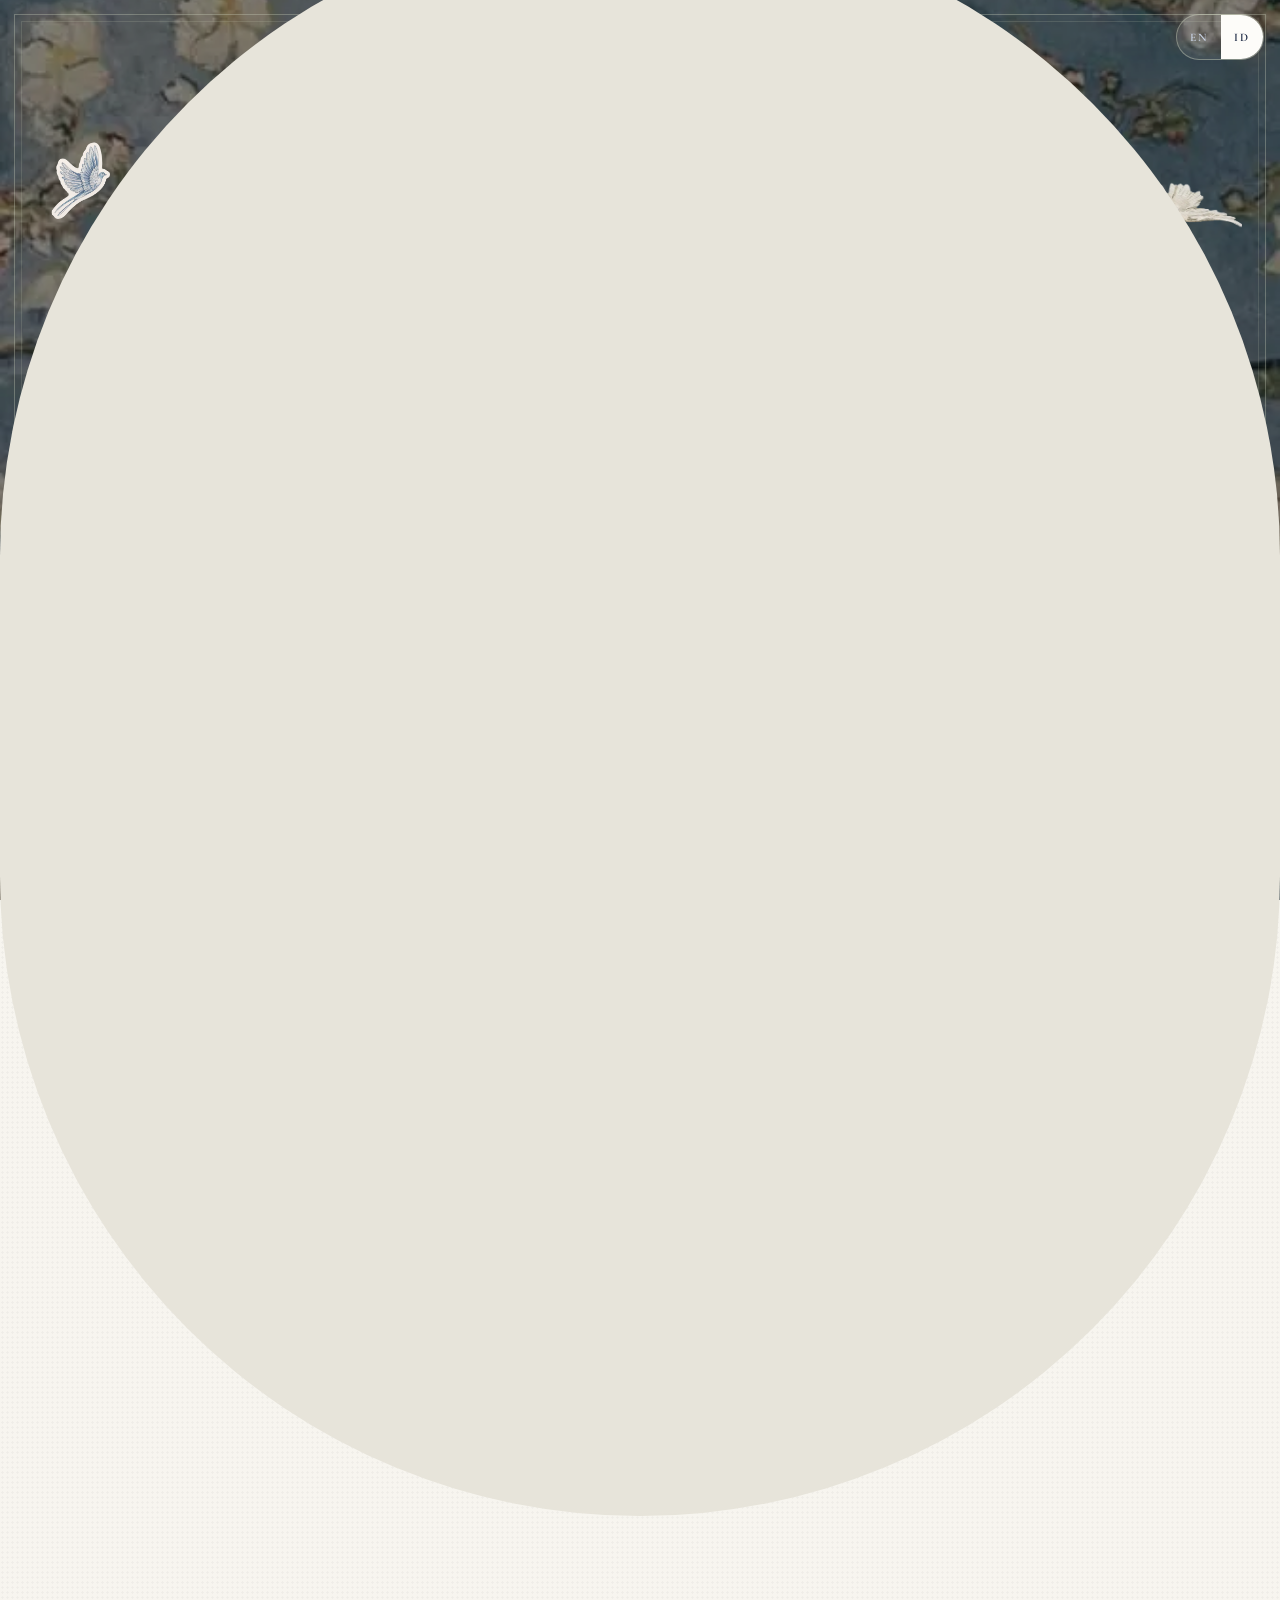
==== commit d1515d98: "Add files via upload" ====
--- a/index.html
+++ b/index.html
@@ -1,9 +1,9 @@
-<!DOCTYPE html>
-<html lang="en">
+﻿<!DOCTYPE html>
+<html lang="id">
 <head>
 <meta charset="utf-8">
 <meta name="viewport" content="width=device-width, initial-scale=1, viewport-fit=cover">
-<title>Chiara &amp; Adji · Wedding Invitation</title>
+<title>Chiara &amp; Adji · Undangan Pernikahan</title>
 <meta name="description" content="Chiara and Adji invite you to celebrate their wedding. Saturday, 19 December 2026, Cepu.">
 <meta name="theme-color" content="#1f3057">
 <meta property="og:type" content="website">
@@ -14,8 +14,8 @@
 <link rel="icon" href="assets/favicon.svg" type="image/svg+xml">
 <link rel="preconnect" href="https://fonts.googleapis.com">
 <link rel="preconnect" href="https://fonts.gstatic.com" crossorigin>
-<link href="https://fonts.googleapis.com/css2?family=Cormorant+Garamond:ital,wght@0,300;0,400;0,500;0,600;1,300;1,400;1,500&family=EB+Garamond:ital,wght@0,400;0,500;1,400&family=Pinyon+Script&family=Amiri+Quran&display=swap" rel="stylesheet">
-<link rel="stylesheet" href="css/styles.css?v=10">
+<link href="https://fonts.googleapis.com/css2?family=Cormorant+Garamond:ital,wght@0,300;0,400;0,500;0,600;1,300;1,400;1,500&family=EB+Garamond:ital,wght@0,400;0,500;1,400&family=Pinyon+Script&family=IM+Fell+English:ital@0;1&family=IM+Fell+English+SC&family=Amiri+Quran&display=swap" rel="stylesheet">
+<link rel="stylesheet" href="css/styles.css?v=21">
 </head>
 <body class="locked">
 <a class="skip" href="#main">Skip to content</a>
@@ -51,8 +51,8 @@
 </dialog>
 <div class="toast" id="toast" role="status" aria-live="polite"></div>
 
-<script src="data/content.js?v=10"></script>
-<script src="js/art.js?v=10"></script>
-<script src="js/app.js?v=10"></script>
+<script src="data/content.js?v=20"></script>
+<script src="js/art.js?v=20"></script>
+<script src="js/app.js?v=20"></script>
 </body>
 </html>
--- a/css/styles.css
+++ b/css/styles.css
@@ -1,7 +1,7 @@
 /* ---------- Tokens: change colours/fonts here ---------- */
 :root{
-  --ivory:#f7f5ef;--paper:#fdfcf9;--linen:#e7e4da;--moss:#1f3057;--forest:#14213d;
-  --sage:#b79b63;--mist:#c9d3e6;--ink:#1e2433;--ink-soft:#434b5e;--claret:#8a6a2b;--err:#A4513F;
+  --ivory:#F5EFE3;--paper:#FBF8F0;--linen:#E9E0CD;--moss:#56603F;--forest:#3A4430;
+  --sage:#8B9871;--mist:#CBD1BC;--ink:#2D2A24;--ink-soft:#5F5A4D;--claret:#702B32;--err:#A4513F;
   --f-disp:"Cormorant Garamond",Georgia,serif;--f-body:"EB Garamond",Georgia,serif;--f-script:"Pinyon Script","Snell Roundhand",cursive;
   --ease:cubic-bezier(.22,.61,.36,1);--col:520px;
 }
@@ -49,7 +49,7 @@
 .env .eyebrow{margin-top:36px}
 .open-invite{font-style:italic;color:var(--ink-soft);margin:6px 0 26px;font-size:16px}
 .seal{width:76px;height:76px;border-radius:50%;border:0;cursor:pointer;background:var(--moss);color:var(--ivory);
-  font:500 17px var(--f-disp);letter-spacing:.06em;box-shadow:inset 0 0 0 4px rgba(247,245,239,.18),0 2px 0 var(--forest);
+  font:500 17px var(--f-disp);letter-spacing:.06em;box-shadow:inset 0 0 0 4px rgba(245,239,227,.18),0 2px 0 var(--forest);
   animation:breathe 3s ease-in-out infinite;transition:background .25s}
 .seal:hover{background:var(--forest)}
 .hint{margin-top:18px;font:600 11.5px var(--f-disp);letter-spacing:.24em;text-transform:uppercase;color:var(--ink-soft)}
@@ -161,7 +161,7 @@
 .env-front{position:absolute;inset:0;z-index:2;background:var(--paper);clip-path:polygon(0 0,50% 56%,100% 0,100% 100%,0 100%);
   display:grid;align-content:end;justify-items:center;padding-bottom:9%;box-shadow:inset 0 -1px 0 var(--linen)}
 .env-front .script{font-size:30px}
-.flap{position:absolute;left:0;right:0;top:0;height:58%;z-index:3;background:#ebe9e0;clip-path:polygon(0 0,100% 0,50% 100%);
+.flap{position:absolute;left:0;right:0;top:0;height:58%;z-index:3;background:#EFE7D4;clip-path:polygon(0 0,100% 0,50% 100%);
   transform-origin:top;transition:transform .8s var(--ease),z-index 0s .4s}
 .seal{position:absolute;left:50%;top:50%;z-index:4;margin:-38px 0 0 -38px;transition:opacity .4s}
 .opened .flap{transform:rotateX(180deg);z-index:0}
@@ -213,7 +213,7 @@
 .pol img,.pol-s img{width:100%;aspect-ratio:1;object-fit:cover;display:block;filter:saturate(.88) sepia(.1)}
 .pol-s{position:relative;display:block;width:min(230px,70%);padding:8px 8px 28px;margin-top:16px;transform:rotate(-2deg)}
 .pol-s img{aspect-ratio:4/5}
-.pol-s::before{content:"";position:absolute;top:-10px;left:50%;width:70px;height:20px;margin-left:-35px;background:rgba(176,191,219,.75);transform:rotate(-3deg)}
+.pol-s::before{content:"";position:absolute;top:-10px;left:50%;width:70px;height:20px;margin-left:-35px;background:rgba(203,209,188,.75);transform:rotate(-3deg)}
 .grid button:nth-child(n){border:8px solid #fff;border-bottom-width:28px;border-radius:0;outline:0;background:#fff;box-shadow:0 2px 8px rgba(60,50,30,.22);transform:rotate(-2deg);aspect-ratio:4/5.4}
 .grid button:nth-child(even){transform:rotate(1.8deg)}
 .rv:not(.in) .draw path{animation-play-state:paused}
@@ -246,7 +246,7 @@
 .pp{width:52px;height:52px;border-radius:50%;border:0;background:var(--ivory);position:relative;cursor:pointer}
 .pp::before{content:"";position:absolute;left:21px;top:16px;border-left:15px solid var(--moss);border-top:10px solid transparent;border-bottom:10px solid transparent}
 .pp.on::before{left:18px;top:17px;width:6px;height:18px;border:0;border-left:5px solid var(--moss);border-right:5px solid var(--moss)}
-.prog{position:relative;width:100%;height:24px;cursor:pointer;background:linear-gradient(rgba(247,245,239,.3),rgba(247,245,239,.3)) center/100% 3px no-repeat}
+.prog{position:relative;width:100%;height:24px;cursor:pointer;background:linear-gradient(rgba(245,239,227,.3),rgba(245,239,227,.3)) center/100% 3px no-repeat}
 .prog i{position:absolute;left:0;top:10px;height:3px;width:0;background:var(--ivory)}
 .player .tm{color:var(--mist)}
 .vinyl{width:min(210px,58vw);margin:28px auto 16px}.vinyl svg{display:block}
@@ -262,7 +262,7 @@
 .langsw button{font:600 11.5px var(--f-disp);letter-spacing:.18em;padding:0 13px;min-height:44px;border:0;background:none;color:var(--ink-soft);cursor:pointer}
 .langsw button[aria-pressed=true]{background:var(--moss);color:var(--ivory)}
 #lang-open{position:absolute;top:calc(14px + env(safe-area-inset-top));right:16px;z-index:5}
-.opening .langsw{background:rgba(253,252,249,.08);border-color:rgba(176,191,219,.45)}
+.opening .langsw{background:rgba(251,248,240,.08);border-color:rgba(203,209,188,.45)}
 .opening .langsw button{color:var(--mist)}.opening .langsw button[aria-pressed=true]{background:var(--paper);color:var(--forest)}
 
 /* --- shared illustration parts --- */
@@ -278,15 +278,15 @@
 .art .ff{fill:var(--sage);stroke:none;animation:tw 3.2s ease-in-out infinite}.dark .art .ff{fill:var(--mist)}
 .draw .nd{stroke-dasharray:none;stroke-dashoffset:0;animation:none}
 .art .rs{fill:var(--claret);fill-opacity:.1;stroke:var(--claret)}
-.tape::after{content:"";position:absolute;top:-11px;left:50%;width:84px;height:22px;margin-left:-42px;background:rgba(176,191,219,.8);transform:rotate(-2deg);box-shadow:0 1px 2px rgba(60,50,30,.14);pointer-events:none}
+.tape::after{content:"";position:absolute;top:-11px;left:50%;width:84px;height:22px;margin-left:-42px;background:rgba(203,209,188,.8);transform:rotate(-2deg);box-shadow:0 1px 2px rgba(60,50,30,.14);pointer-events:none}
 .tape.ev:nth-of-type(even)::after{transform:rotate(2.5deg)}
 
 /* --- 1. opening: decorated envelope screen --- */
 .opening{padding:24px;overflow:hidden}
 .opening .envelope,.opening .hint{position:relative;z-index:2}
 .deco{position:absolute;inset:0;pointer-events:none;overflow:hidden}
-.deco::before,.deco::after{content:"";position:absolute;border:1px solid rgba(176,191,219,.34)}
-.deco::before{inset:14px}.deco::after{inset:21px;border-color:rgba(176,191,219,.16)}
+.deco::before,.deco::after{content:"";position:absolute;border:1px solid rgba(203,209,188,.34)}
+.deco::before{inset:14px}.deco::after{inset:21px;border-color:rgba(203,209,188,.16)}
 .deco .pj{width:clamp(110px,34vw,190px);left:14px;top:14px;opacity:.85}.deco .pj.r{left:auto;right:14px}
 .deco .fr{top:34%;width:clamp(90px,26vw,170px);opacity:.42}.deco .fr.l{left:14px}.deco .fr.r{right:14px}
 .deco .bt{width:min(440px,80vw);bottom:22px;opacity:.6}
@@ -296,7 +296,7 @@
 
 /* --- 2. hero: ornamented, no image files --- */
 .hero{position:relative;display:grid;place-items:center;min-height:100dvh;padding:96px 22px min(64vw,360px);overflow:hidden;
-  background:radial-gradient(110% 60% at 50% 0,#f6f4ee,transparent 72%),radial-gradient(90% 50% at 50% 100%,rgba(176,191,219,.55),transparent 70%),#ebe9e0}
+  background:radial-gradient(110% 60% at 50% 0,#F6F0E2,transparent 72%),radial-gradient(90% 50% at 50% 100%,rgba(203,209,188,.55),transparent 70%),#EDE4D2}
 .hero-deco{position:absolute;inset:0;pointer-events:none}
 .hero-deco .art *{stroke:var(--moss)}.hero-deco .art{opacity:.62}
 .hero-deco .pj{width:clamp(130px,38vw,230px);top:0}
@@ -322,8 +322,8 @@
 /* --- playlist --- */
 .player{background:var(--moss) repeating-linear-gradient(0deg,rgba(0,0,0,.06) 0 1px,transparent 1px 3px);transform-origin:center}
 .ctl .btns{display:flex;align-items:center;gap:10px}
-.sk{width:40px;height:40px;border-radius:50%;border:1px solid rgba(247,245,239,.45);background:none;cursor:pointer;display:grid;place-items:center;color:var(--ivory);transition:background .2s}
-.sk svg{width:16px;height:16px;fill:currentColor;stroke:none}.sk:hover{background:rgba(247,245,239,.14)}
+.sk{width:40px;height:40px;border-radius:50%;border:1px solid rgba(245,239,227,.45);background:none;cursor:pointer;display:grid;place-items:center;color:var(--ivory);transition:background .2s}
+.sk svg{width:16px;height:16px;fill:currentColor;stroke:none}.sk:hover{background:rgba(245,239,227,.14)}
 .cover{box-shadow:0 0 0 4px #fff,0 3px 8px rgba(0,0,0,.3);transform:rotate(-3deg)}
 #playlist h3{font-size:clamp(24px,6.5vw,30px)}
 
@@ -347,7 +347,7 @@
 
 /* --- 6. the day --- */
 .way-art{width:min(380px,92vw);margin:0 auto 20px}.way-art svg{width:100%;height:auto}
-.ev.tape::after{background:rgba(176,191,219,.9)}
+.ev.tape::after{background:rgba(203,209,188,.9)}
 
 /* --- gallery canopy (replaces janur image) --- */
 .canopy{position:relative;height:150px;width:min(420px,100%);margin:0 auto -34px}
@@ -411,19 +411,19 @@
 .fly{transform-origin:50% 50%;animation:fly 7s ease-in-out infinite}
 .pj{transform-origin:50% 0;animation:sway 7s ease-in-out infinite alternate}.pj.r{transform:none;scale:-1 1}
 .pj,.corner{height:auto}.corner{opacity:.9;animation:swayb 7s ease-in-out infinite alternate}.corner.r{transform:none;scale:-1 1}
-.card{background:#fdfcf9 url(../assets/art/paper.webp) center/cover}
-.hero{background:#f4f2ec url(../assets/art/paper.webp) center/cover}
+.card{background:#FBF8F0 url(../assets/art/paper.webp) center/cover}
+.hero{background:#F3ECDD url(../assets/art/paper.webp) center/cover}
 /* opening */
-.opening.dark{background:#14213d url(../assets/art/roses-bg.webp) center/cover}
-.opening::before{content:"";position:absolute;inset:0;background:rgba(20,33,61,.58);z-index:0}
+.opening.dark{background:#3A4430 url(../assets/art/roses-bg.webp) center/cover}
+.opening::before{content:"";position:absolute;inset:0;background:rgba(48,58,38,.58);z-index:0}
 .deco{z-index:1}.deco .dk{position:absolute}
 .deco .d1{left:-5%;bottom:9%;width:clamp(120px,34vw,200px)}.deco .d2{right:-5%;bottom:7%;width:clamp(110px,31vw,190px)}
 .deco .d3{left:7%;top:31%;width:72px}.deco .d4{right:5%;top:27%;width:clamp(90px,25vw,140px)}
 .deco .pj{opacity:1}
 .flap{background:none;clip-path:none;transform-style:preserve-3d}
 .flap i{position:absolute;inset:0;clip-path:polygon(0 0,100% 0,50% 100%);backface-visibility:hidden;-webkit-backface-visibility:hidden}
-.flap .ff{background:#ebe9e0}
-.flap .fb{transform:rotateX(180deg);background:#d9dce6 url(../assets/art/env-liner.webp) 50% 82%/128% auto no-repeat}
+.flap .ff{background:#EFE7D4}
+.flap .fb{transform:rotateX(180deg);background:#DDD5BF url(../assets/art/env-liner.webp) 50% 82%/128% auto no-repeat}
 .seal{width:78px;height:78px;margin:-39px 0 0 -39px;background:none;box-shadow:none;border-radius:0;padding:0}
 .seal:hover{background:none;filter:brightness(1.08)}
 .seal img{width:100%;height:100%;object-fit:contain;filter:drop-shadow(0 3px 3px rgba(0,0,0,.35))}
@@ -442,7 +442,7 @@
 .way-art{position:relative;width:min(380px,92vw);margin:0 auto 24px;min-height:120px}
 .way-art .joglo-img{width:68%;margin:0 auto}.way-art .lt{position:absolute;top:-6px;width:24%}.way-art .lt.l{left:0}.way-art .lt.r{right:0;scale:-1 1}
 .map-btn{margin:22px auto 0;display:inline-flex}
-.reply-card{background:#fdfcf9 url(../assets/art/paper.webp) center/cover;padding-bottom:36px}
+.reply-card{background:#FBF8F0 url(../assets/art/paper.webp) center/cover;padding-bottom:36px}
 .vf{position:relative;height:130px;margin:14px -28px -36px;pointer-events:none}
 .vf .sx{position:absolute;bottom:-4px;transform-origin:50% 100%}.vf .a{left:-1%;width:25%}.vf .b{left:41%;width:21%}.vf .c{right:-1%;width:29%}
 .vf .b{bottom:-4px}.vf .c{animation-delay:-2s}
@@ -452,7 +452,7 @@
 .vinyl-img{width:100%;display:block}.vinyl.spin .vinyl-img{animation:spin 9s linear infinite}
 .songs-h{margin:28px 0 10px;color:var(--moss)}
 .songs{list-style:none;padding:0;margin:0 auto;max-width:340px;display:grid;gap:8px;text-align:left}
-.sg{width:100%;display:flex;align-items:center;gap:14px;padding:10px 16px;border:1px solid var(--linen);background:#fdfcf9;border-radius:12px;cursor:pointer;font:inherit;color:var(--ink);text-align:left;transition:border-color .25s,background .25s}
+.sg{width:100%;display:flex;align-items:center;gap:14px;padding:10px 16px;border:1px solid var(--linen);background:#FBF8F0;border-radius:12px;cursor:pointer;font:inherit;color:var(--ink);text-align:left;transition:border-color .25s,background .25s}
 .sg:hover{border-color:var(--sage)}.sg .n{font:italic 24px/1 var(--f-disp);color:var(--sage);width:24px;flex:none}
 .sg .tt{display:grid;min-width:0}.sg b{font:500 19px/1.2 var(--f-disp);color:var(--forest)}.sg i{font-size:14px;color:var(--ink-soft)}
 .sg.cur{border-color:var(--moss);background:#fff}.sg.cur .n{color:var(--claret)}
@@ -470,7 +470,7 @@
 .deco .d3{left:3%;top:15%}.deco .d4{right:3%;top:17%}
 .canopy .pj{width:46%}.canopy .pj.l{left:-6%}.canopy .pj.r{right:-6%}
 @media(min-width:1024px){.side-top .pj{width:clamp(200px,24vw,360px)}}
-.dark .map-btn{color:var(--ivory);border-color:rgba(247,245,239,.7)}.dark .map-btn:hover{background:var(--ivory);color:var(--forest)}
+.dark .map-btn{color:var(--ivory);border-color:rgba(245,239,227,.7)}.dark .map-btn:hover{background:var(--ivory);color:var(--forest)}
 
 /* ===== v9: realistic envelope, frames, new Javanese elements ===== */
 .opening .env2{position:relative;z-index:2}
@@ -478,12 +478,12 @@
 .env2 .e-back,.env2 .e-front{position:absolute;inset:0;width:100%;height:100%;max-width:none;display:block}
 .env2 .e-back{filter:drop-shadow(0 16px 20px rgba(0,0,0,.4))}.env2 .e-front{z-index:3}
 .e-card{position:absolute;left:19%;right:19%;top:19%;height:62%;z-index:2;display:grid;align-content:start;justify-items:center;text-align:center;padding:13% 8% 0;gap:2px;
-  background:#fdfcf9 url(../assets/art/paper.webp) center/cover;box-shadow:0 0 0 1px rgba(0,0,0,.08),0 3px 9px rgba(0,0,0,.28);transition:transform 1.1s cubic-bezier(.22,.61,.36,1)}
+  background:#FBF8F0 url(../assets/art/paper.webp) center/cover;box-shadow:0 0 0 1px rgba(0,0,0,.08),0 3px 9px rgba(0,0,0,.28);transition:transform 1.1s cubic-bezier(.22,.61,.36,1)}
 .e-card .eyebrow{font-size:10px;color:var(--ink-soft)}.e-card .script{font-size:clamp(25px,7.6vw,32px);color:var(--moss);line-height:1.1}
 .e-card .e-date{font-size:10px;letter-spacing:.12em;margin-top:6px}
 .opened .e-card{transform:translateY(-30%)}
 .e-to{position:absolute;left:8%;right:8%;bottom:13.5%;z-index:4;text-align:center}
-.e-to .eyebrow{font-size:10.5px;color:#5a6275}.e-to .script{font-size:clamp(20px,6.2vw,28px);color:var(--moss);line-height:1.1;overflow-wrap:anywhere}
+.e-to .eyebrow{font-size:10.5px;color:#6c6852}.e-to .script{font-size:clamp(20px,6.2vw,28px);color:var(--moss);line-height:1.1;overflow-wrap:anywhere}
 .env2 .seal{position:absolute;left:50%;top:64.4%;z-index:5;width:84px;height:84px;margin:-42px 0 0 -42px}
 .env2 .env-tag{right:-10px;bottom:-18px;width:74px}
 .opened .seal{opacity:0;animation:none;pointer-events:none}
@@ -529,7 +529,7 @@
 
 /* ===== v11: collapsible city guide, envelope card fit ===== */
 .e-card{padding-top:9%}.e-card .script{font-size:clamp(22px,6.6vw,27px);white-space:nowrap}.e-card .e-date{margin-top:4px;font-size:11px;letter-spacing:.2em}
-.guide{background:#f1efe8 url(../assets/art/paper.webp) center/cover}
+.guide{background:#EFE7D6 url(../assets/art/paper.webp) center/cover}
 .gteaser{font:italic 18px/1.5 var(--f-disp);color:var(--ink-soft);max-width:420px;margin:0 auto 18px}
 .gtoggle{min-height:48px}
 .gbody{display:grid;grid-template-rows:0fr;visibility:hidden;transition:grid-template-rows .7s var(--ease),visibility 0s .7s}
@@ -537,7 +537,7 @@
 .gin{min-height:0;overflow:hidden;text-align:center}.guide.open .gin{padding-top:26px}
 .gend{margin-top:36px}.guide:not(.open) .gtoggle.bot{display:none}
 @media(prefers-reduced-motion:reduce){.gbody{transition:none}}
-.gtoggle{margin:4px auto 0;padding:0 26px;font:italic 500 17px var(--f-disp);letter-spacing:.03em;text-transform:none;color:var(--forest);border-color:var(--moss);background:rgba(253,252,249,.6)}
+.gtoggle{margin:4px auto 0;padding:0 26px;font:italic 500 17px var(--f-disp);letter-spacing:.03em;text-transform:none;color:var(--forest);border-color:var(--moss);background:rgba(251,248,240,.6)}
 .gtoggle::after{content:"▾";margin-left:10px;display:inline-block;transition:transform .3s}.gtoggle[aria-expanded=true]::after{transform:rotate(180deg)}
 .guide .gnote{color:var(--forest)}
 
@@ -547,7 +547,10 @@
 .ev.card::before,.ev.card::after,.ticket.card::before{display:none}
 .ev.card .meta,.ticket.card .meta{color:var(--ink-soft)}
 /* ===== v13: calmer backgrounds, stronger type ===== */
-:root{--ink-soft:#434b5e;--moss:#1f3057;--sage:#b79b63}
+:root{--ink-soft:#463F33;--moss:#4D5838;--sage:#8B9871}
+#verse{background:linear-gradient(rgba(244,241,229,.9),rgba(244,241,229,.9)),url(../assets/art/bg-leaves.webp) center/cover}
+#couple{background:#EEE7D6}
+#playlist,#guide{background:linear-gradient(rgba(245,240,228,.92),rgba(245,240,228,.92)),url(../assets/art/bg-lace-green.webp) 0 0/400px auto}
 /* type: no thin faces, no hairline script on small text */
 h1{font-weight:400}h2,h3{font-weight:500}.count b{font-weight:400}.eyebrow{color:var(--forest);font-weight:700;font-size:13px}
 .quote,.gnote,.gteaser,.gextra,.cap{font-weight:500}.cap{color:var(--ink-soft)}.meta{color:var(--ink-soft);font-weight:500}
@@ -558,14 +561,14 @@
 /* envelope date */
 .e-card .e-date{color:var(--forest);font-weight:700;font-size:11.5px;letter-spacing:.2em;opacity:1}.e-card .eyebrow{color:var(--forest)}
 /* RSVP: ivory reply card on a moss mat, wax seal on top (no stretched images) */
-.reply-wrap{position:relative;max-width:440px;margin:34px auto 0;padding:14px;background:var(--moss) repeating-linear-gradient(0deg,rgba(0,0,0,.06) 0 1px,transparent 1px 3px);box-shadow:0 6px 18px rgba(15,22,45,.22)}
-.reply-wrap .reply-card{background:#fdfcf9 url(../assets/art/paper.webp) center/cover;border:0;border-image:none;box-shadow:none;margin:0;max-width:none;padding:54px 22px 0;overflow:hidden}
+.reply-wrap{position:relative;max-width:440px;margin:34px auto 0;padding:14px;background:var(--moss) repeating-linear-gradient(0deg,rgba(0,0,0,.06) 0 1px,transparent 1px 3px);box-shadow:0 6px 18px rgba(40,40,20,.22)}
+.reply-wrap .reply-card{background:#FBF8F0 url(../assets/art/paper.webp) center/cover;border:0;border-image:none;box-shadow:none;margin:0;max-width:none;padding:54px 22px 0;overflow:hidden}
 .reply-wrap .rseal{position:absolute;left:50%;top:-30px;width:74px;margin-left:-37px;z-index:3}
 .reply-wrap .reply-card::before{display:none}.reply-card .vf{margin:14px -6px -34px}
 .reply .tick{color:var(--ink);font-weight:500}.reply .cap{color:var(--ink-soft)}.reply label.script{color:var(--forest)}
 /* Warmest wishes: painting mat + ivory card + wax seal */
-.letter-r{position:relative;max-width:440px;margin:26px auto 30px;padding:50px 18px 24px;background:#14213d url(../assets/art/roses-bg.webp) center/cover}
-.letter-r .lp{background:#fdfcf9 url(../assets/art/paper.webp) center/cover;padding:46px 24px 28px;box-shadow:0 4px 14px rgba(0,0,0,.28)}
+.letter-r{position:relative;max-width:440px;margin:26px auto 30px;padding:50px 18px 24px;background:#33402B url(../assets/art/roses-bg.webp) center/cover}
+.letter-r .lp{background:#FBF8F0 url(../assets/art/paper.webp) center/cover;padding:46px 24px 28px;box-shadow:0 4px 14px rgba(0,0,0,.28)}
 .letter-r .lp p{margin:0;color:var(--ink);font:italic 500 18px/1.65 var(--f-disp);text-align:center}
 .letter-r .seal-s{position:absolute;left:50%;top:18px;width:70px;margin-left:-35px;z-index:2}
 /* closing statement: quiet lace trim, no picture card */
@@ -573,7 +576,7 @@
 .closing .cl-msg .msg-c{color:var(--paper);font:italic 500 clamp(18px,5vw,21px)/1.7 var(--f-disp);margin:0}
 /* v13b: envelope text colour fix, quieter paper behind text */
 .opening.dark .env2 .script{color:var(--moss)}.opening.dark .env2 .eyebrow{color:var(--forest)}.opening.dark .env2 .e-date{color:var(--forest)}
-.card,.e-card,.reply-wrap .reply-card,.letter-r .lp{background-image:linear-gradient(rgba(253,252,249,.84),rgba(253,252,249,.84)),url(../assets/art/paper.webp);background-color:#fdfcf9;background-size:auto,cover;background-position:0 0,center}
+.card,.e-card,.reply-wrap .reply-card,.letter-r .lp{background-image:linear-gradient(rgba(251,248,240,.84),rgba(251,248,240,.84)),url(../assets/art/paper.webp);background-color:#FBF8F0;background-size:auto,cover;background-position:0 0,center}
 
 /* ===== v14: lighter, more elegant type (only font weights that are actually loaded) ===== */
 body{font-synthesis:none}
@@ -585,42 +588,382 @@
 .cap,.gextra{font-weight:400}
 .chap h3,.gsub{font-weight:400}
 
-/* ===== v2 theme: navy / white / gold (same layout as the first invitation) ===== */
+/* ===== v15: envelope name fit, couple portraits, textured "The Wedding of" ===== */
+/* Envelope: the guest name lives in a fixed box between the seal and the bottom of the envelope.
+   Long names wrap onto balanced lines and app.js shrinks the font until they fit. */
+.e-to{top:calc(64.4% + 38px);bottom:11%;left:14%;right:14%;display:flex;flex-direction:column;justify-content:center;align-items:center;gap:1px;overflow:hidden}
+.e-to .eyebrow{flex:none;line-height:1.2;font-size:10px}
+.e-to .script{max-width:100%;overflow-wrap:break-word;text-wrap:balance;line-height:1.08}
+
+/* "The Wedding of": cream twill with lace running down both sides */
+#couple{--lace:clamp(40px,10vw,84px);
+  background:#E9DCC2 url(../assets/art/bg-twill.webp) 0 0/320px auto repeat;
+  padding-inline:calc(var(--lace) + 4px);overflow:hidden}
+#couple::before,#couple::after{content:"";position:absolute;top:0;bottom:0;width:var(--lace);z-index:0;pointer-events:none;
+  background:url(../assets/art/lace-edge.webp) 0 0/100% auto repeat-y}
+#couple::before{left:0}
+#couple::after{right:0;transform:scaleX(-1)}
+/* soft light in the middle so the title and "&" read clearly on the fabric */
+#couple .wrap{position:relative;z-index:1}
+#couple .wrap::before{content:"";position:absolute;inset:-40px -10px;z-index:-1;pointer-events:none;
+  background:radial-gradient(ellipse at 50% 40%,rgba(251,248,240,.55),rgba(251,248,240,0) 70%)}
+#couple .script{color:var(--forest);text-shadow:0 1px 0 rgba(251,248,240,.7)}
+#couple .people .amp{text-shadow:0 1px 0 rgba(251,248,240,.7)}
+#couple .person{box-shadow:0 3px 12px rgba(70,55,30,.16)}
+#couple .corner{z-index:1}
+
+/* bride & groom portraits in the oval frame */
+.pf-frm{width:min(196px,54vw);margin:0 auto 22px}
+.pf-frm .frm-ph img{object-position:50% 28%;transform:none}
+
+/* Moments: an even number of photos stays in a neat 2-column grid */
+@media(min-width:700px){.grid.even{grid-template-columns:repeat(2,1fr);max-width:560px}}
+
+/* ===== v16: mini game choice after tapping the seal ===== */
+.gate{position:fixed;inset:0;z-index:70;display:grid;place-items:center;padding:24px;background:rgba(30,34,22,.55);
+  -webkit-backdrop-filter:blur(3px);backdrop-filter:blur(3px);opacity:0;transition:opacity .35s var(--ease)}
+.gate.in{opacity:1}
+.gate-card{position:relative;width:min(340px,100%);padding:34px 24px 26px;text-align:center;
+  background-image:linear-gradient(rgba(251,248,240,.86),rgba(251,248,240,.86)),url(../assets/art/paper.webp);background-color:#FBF8F0;background-size:auto,cover;
+  box-shadow:0 14px 34px rgba(0,0,0,.35);transform:translateY(14px) scale(.97);transition:transform .45s var(--ease)}
+.gate.in .gate-card{transform:none}
+.gate-card::before{content:"";position:absolute;inset:9px;border:1px solid var(--sage);opacity:.55;pointer-events:none}
+.gate-duo{display:flex;justify-content:center;align-items:flex-end;gap:2px;height:76px;margin:-6px 0 12px}
+.gate-duo img{height:100%;width:auto;image-rendering:pixelated}
+.gate .eyebrow{font-size:11px;color:var(--moss)}
+.gate-t{font:400 clamp(30px,8.4vw,38px)/1.1 var(--f-script);color:var(--forest);margin:6px 0 8px}
+.gate-s{font:italic 500 16px/1.5 var(--f-disp);color:var(--ink-soft);max-width:28ch;margin:0 auto}
+.gate-btns{display:grid;gap:10px;margin-top:22px;position:relative}
+.gate-btns .btn{width:100%;min-height:48px;padding:0 18px;letter-spacing:.14em}
+.gate-m{margin-top:14px;font:600 10.5px var(--f-disp);letter-spacing:.2em;text-transform:uppercase;color:var(--sage)}
+@media(prefers-reduced-motion:reduce){.gate,.gate-card{transition:none}}
+
+/* ---------- Revision: storybook frames, photo slides, gift drop-down, credit ---------- */
+/* Storybook frame: the whole photo is shown (no crop), centred on a paper mat with a double rule and photo corners */
+.sbook{position:relative;margin:22px auto;width:min(340px,86vw);padding:12px;background:#FBF8F0 url(../assets/art/paper.webp) center/cover;
+  box-shadow:0 6px 18px rgba(40,36,24,.22);transform:rotate(-1deg)}
+.sbook::before{content:"";position:absolute;inset:5px;border:1px solid rgba(86,96,63,.45);outline:1px solid rgba(86,96,63,.2);outline-offset:-4px;pointer-events:none}
+.sbook::after{content:"";position:absolute;top:-11px;left:50%;width:78px;height:22px;margin-left:-39px;background:rgba(203,209,188,.78);transform:rotate(-3deg)}
+.sb-in{position:relative;line-height:0}
+.sb-in img{display:block;width:auto;height:auto;max-width:100%;max-height:min(440px,58vh);margin:0 auto;filter:saturate(.9) sepia(.08)}
+.sb-c{position:absolute;width:18px;height:18px;background:var(--forest);opacity:.85}
+.sb-c.k1{top:-3px;left:-3px;clip-path:polygon(0 0,100% 0,0 100%)}.sb-c.k2{top:-3px;right:-3px;clip-path:polygon(0 0,100% 0,100% 100%)}
+.sb-c.k3{bottom:-3px;left:-3px;clip-path:polygon(0 0,0 100%,100% 100%)}.sb-c.k4{bottom:-3px;right:-3px;clip-path:polygon(100% 0,100% 100%,0 100%)}
+.sbook{width:fit-content}
+.cd-book{max-width:min(360px,88vw);margin:26px auto 30px}
+.story-book{max-width:min(280px,74vw);margin:0 auto 34px;transform:rotate(1.2deg)}
+/* chapter photos keep their own shape, so nobody is cut off */
+.chap .pol-s img{aspect-ratio:auto;height:auto}
+
+/* Moments as slides */
+.slider{position:relative;margin:30px auto 0;max-width:760px}
+.sl-track{display:flex;gap:18px;overflow-x:auto;scroll-snap-type:x mandatory;scroll-behavior:smooth;padding:14px calc(50% - min(160px,39vw)) 22px;
+  align-items:center;scrollbar-width:none;-webkit-overflow-scrolling:touch;overscroll-behavior-x:contain}
+.sl-track::-webkit-scrollbar{display:none}
+.sl-track:focus-visible{outline:2px solid var(--moss);outline-offset:4px}
+.sl{flex:none;scroll-snap-align:center;border:0;padding:8px 8px 26px;background:#fff;box-shadow:0 3px 10px rgba(60,50,30,.22);cursor:zoom-in;line-height:0}
+.sl img{display:block;width:auto;height:auto;max-height:min(420px,60vh);max-width:min(320px,78vw);filter:saturate(.9) sepia(.08)}
+.sl .ph{display:grid;width:min(280px,70vw);height:min(360px,56vh)}
+.sl-track{min-height:calc(min(420px,60vh) + 70px)}
+.sl:nth-child(odd){transform:rotate(-1.2deg)}.sl:nth-child(even){transform:rotate(1.2deg)}
+.sl-nav{position:absolute;top:50%;transform:translateY(-60%);width:44px;height:44px;border-radius:50%;border:1px solid var(--sage);
+  background:rgba(251,248,240,.92);color:var(--moss);font:300 30px/1 var(--f-disp);cursor:pointer;display:grid;place-items:center;padding-bottom:4px;z-index:2}
+.sl-nav.prev{left:4px}.sl-nav.next{right:4px}
+.sl-foot{display:flex;flex-direction:column;align-items:center;gap:8px;margin-top:6px}
+.sl-dots{display:flex;gap:6px;flex-wrap:wrap;justify-content:center}
+.sl-dots i{width:6px;height:6px;border-radius:50%;background:var(--mist);transition:background .3s,transform .3s}
+.sl-dots i.on{background:var(--moss);transform:scale(1.35)}
+.sl-count{margin:0;font-size:12.5px}
+
+/* Wedding gift drop-down (same motion as the city guide) */
+.gift .gtoggle{background:rgba(251,248,240,.95)}
+.gift.open .gbody{grid-template-rows:1fr;visibility:visible;transition:grid-template-rows .7s var(--ease),visibility 0s}
+.gift.open .gin{padding-top:30px}
+.gift .ggrp+.ggrp{margin-top:38px}
+.gift .ggrp .eyebrow{color:var(--mist)}
+.gift .gnote2{font:italic 500 16px/1.5 var(--f-disp);color:var(--paper);margin:6px auto 0;max-width:380px}
+.gift .cards{margin-top:16px}
+.gift .card h3{font-size:24px;margin-bottom:8px}
+.gift .addr-t{margin:6px 0 10px}
+
+/* Credit line at the very end */
+.credit{background:var(--forest);color:var(--mist);text-align:center;padding:30px 24px 38px;position:relative;z-index:2}
+.credit .script{font-size:30px;color:var(--paper);margin:0 0 6px}
+.credit p:last-child{font:italic 500 14.5px/1.6 var(--f-disp);max-width:340px;margin:0 auto}
+
+/* ==========================================================
+   Storybook revision: fonts, textures, scrapbook countdown, book, moments, gift
+   ========================================================== */
+:root{--f-book:"IM Fell English",Georgia,serif;--f-booksc:"IM Fell English SC",Georgia,serif}
+.sec h2{font:400 clamp(40px,11.5vw,50px)/1.15 var(--f-script);color:var(--forest);margin:.1em 0 .25em}
+.sec.dark h2{color:var(--paper)}
+.sec h2::after{display:none}
+.gtitle h2{font:500 clamp(16px,5vw,22px)/1.15 var(--f-disp)}
+.sec .eyebrow{font:400 14px/1.4 var(--f-booksc);letter-spacing:.2em;text-transform:none;color:var(--sage)}
+.sec.dark .eyebrow{color:var(--mist)}
+.quote{font-family:var(--f-book)}
+
+/* textures (kept light/dark enough for contrast) */
+#countdown,#gift{background:linear-gradient(rgba(70,80,50,.5),rgba(58,68,48,.62)),url(../assets/art/tx-moss.webp) center/cover,var(--moss)}
+#couple{background:linear-gradient(rgba(245,239,227,.62),rgba(245,239,227,.7)),url(../assets/art/tx-sage-damask.webp) center/520px auto,var(--ivory)}
+#gallery{background:linear-gradient(rgba(245,239,227,.55),rgba(245,239,227,.65)),url(../assets/art/tx-cream-floral.webp) center/520px auto,var(--ivory)}
+#story{background:var(--ivory) url(../assets/art/paper-old.webp) center/cover}
+
+/* profile frame: white lace oval */
+.lace-pf{width:min(250px,66vw)}
+.lace-pf .frm-ph img{object-position:50% 25%;transform:none}
+
+/* ---------- Counting the days: scrapbook ---------- */
+.cdx .quote{font:italic 400 19px/1.55 var(--f-book);color:var(--paper);max-width:340px;margin:34px auto 0}
+.scrap{position:relative;width:min(340px,86vw);margin:20px auto 0;aspect-ratio:649/840}
+.scrap img{position:absolute;display:block}
+.s-doily{width:52%;left:-12%;top:2%;transform:rotate(-12deg);filter:drop-shadow(0 4px 8px rgba(0,0,0,.25))}
+.s-stamp{width:23%;right:-4%;top:0;transform:rotate(9deg);z-index:5;filter:drop-shadow(0 3px 5px rgba(0,0,0,.3))}
+.s-eb,.s-ef{left:0;bottom:0;width:100%}
+.s-eb{filter:drop-shadow(0 6px 12px rgba(0,0,0,.28))}
+.s-ef{z-index:3;pointer-events:none}
+.s-card{position:absolute;z-index:2;left:20%;width:60%;top:0;background:#fff;padding:7px 7px 30px;box-shadow:0 4px 12px rgba(0,0,0,.28);transform:rotate(-2.5deg);animation:sPeek 6s ease-in-out infinite}
+.s-card::before{content:"";position:absolute;top:-11px;left:50%;width:74px;height:22px;margin-left:-37px;background:rgba(203,209,188,.85);transform:rotate(4deg);z-index:2}
+@keyframes sPeek{0%,100%{transform:translateY(0) rotate(-2.5deg)}50%{transform:translateY(-8px) rotate(-1.5deg)}}
+.show{position:relative;aspect-ratio:4/5;overflow:hidden;background:var(--linen)}
+.scrap .show img{position:absolute;inset:0;width:100%;height:100%;object-fit:cover;opacity:0;transition:opacity 1.6s ease;filter:saturate(.9) sepia(.08)}
+.scrap .show img.on{opacity:1;animation:sKb 7s ease-out forwards}
+@keyframes sKb{from{transform:scale(1.12)}to{transform:scale(1)}}
+.s-seal{width:17%;left:41.5%;top:66%;z-index:4;filter:drop-shadow(0 3px 4px rgba(0,0,0,.35))}
+.s-lily{width:38%;right:-13%;bottom:-3%;z-index:5;transform:rotate(-8deg)}
+.s-tag{position:absolute;z-index:5;left:-4%;bottom:8%;background:#F3EBDA url(../assets/art/paper-old.webp) center/cover;padding:8px 14px 9px;transform:rotate(-7deg);box-shadow:0 3px 8px rgba(0,0,0,.3);font:400 15px var(--f-booksc);letter-spacing:.14em;color:var(--forest)}
+.s-tag::after{content:"";position:absolute;right:-9px;top:50%;width:14px;height:14px;margin-top:-7px;border-radius:50%;background:var(--moss);box-shadow:inset 0 0 0 3px var(--linen)}
+.paper-count{position:relative;z-index:6;margin:-8px auto 0;width:min(330px,86vw);padding:30px 14px 22px;background:#F3EBDA url(../assets/art/paper-old.webp) center/cover;transform:rotate(1deg);box-shadow:0 6px 16px rgba(0,0,0,.28)}
+.paper-count::before{content:"";position:absolute;left:-2px;right:-2px;top:-14px;height:26px;background:url(../assets/art/lace-trim.webp) center/auto 100% repeat-x;opacity:.95}
+.sec.dark .paper-count .eyebrow{color:var(--moss);margin-bottom:6px}
+.paper-count .count{margin:0}
+.paper-count .count div{flex:1;padding:0;border-left:1px dashed rgba(86,96,63,.35)}.paper-count .count div:first-child{border:0}
+.paper-count .count b{font:400 38px/1.1 var(--f-book);color:var(--forest)}
+.paper-count .count span{font:600 10.5px var(--f-disp);letter-spacing:.2em;color:var(--ink-soft)}
+
+/* ---------- Our love story: book ---------- */
+.book{display:grid;width:min(350px,90vw);margin:26px auto 0;perspective:1800px}
+.book>*{grid-area:1/1}
+.bk-cover{justify-self:center;align-self:start;position:relative;width:min(280px,74vw);aspect-ratio:343/485;border:0;padding:0;background:none;cursor:pointer;transform-origin:left center;z-index:20}
+.bk-cover .face{position:absolute;inset:0;filter:drop-shadow(6px 10px 14px rgba(40,36,24,.35))}
+.bk-cover .face>img{width:100%;height:100%}
+.bk-ct{position:absolute;left:19%;right:15%;top:16%;bottom:16%;display:flex;flex-direction:column;align-items:center;justify-content:center;text-align:center}
+.bk-ct small{font:400 10px var(--f-booksc);letter-spacing:.38em;color:var(--moss)}
+.bk-ct strong{font:400 33px/1.12 var(--f-script);color:var(--forest);margin-top:10px}
+.bk-ct strong i{display:block;font:italic 400 15px/1.4 var(--f-book);color:var(--sage)}
+.bk-ct img{width:20%;margin-top:16px;opacity:.9}
+.ribbon{position:absolute;bottom:-30px;left:66%;width:16px;height:52px;background:var(--claret);clip-path:polygon(0 0,100% 0,100% 100%,50% 78%,0 100%);z-index:-1}
+.book.open .bk-cover{animation:bkOpen 1.3s cubic-bezier(.6,0,.2,1) forwards;pointer-events:none}
+.book.open.still .bk-cover{animation-duration:0s}
+@keyframes bkOpen{0%{transform:rotateY(0);opacity:1}75%{opacity:1}100%{transform:rotateY(-170deg);opacity:0}}
+.pages{display:none;perspective:2000px}
+.book.open .pages{display:grid;animation:bkFade .6s .45s both}
+.book.open.still .pages{animation:none}
+@keyframes bkFade{from{opacity:0}to{opacity:1}}
+.page{grid-area:1/1;position:relative;transform-origin:left center;transform-style:preserve-3d;transition:transform 1.1s cubic-bezier(.55,0,.25,1),opacity .3s .8s}
+.page.turned{transform:rotateY(-180deg);opacity:0;pointer-events:none}
+.page:not(.turned){transition:transform 1.1s cubic-bezier(.55,0,.25,1),opacity 0s}
+.page .pf{position:relative;height:100%;backface-visibility:hidden;background:#F3EBDA url(../assets/art/paper-old.webp) center/cover;padding:30px 22px 34px;box-shadow:4px 8px 18px rgba(40,36,24,.25);display:flex;flex-direction:column;align-items:center}
+.page .pf::before{content:"";position:absolute;inset:9px;border:1px solid rgba(86,96,63,.45);outline:1px solid rgba(86,96,63,.22);outline-offset:-5px;pointer-events:none}
+.page .pf::after{content:"";position:absolute;left:0;right:0;top:-2px;height:20px;background:url(../assets/art/lace-trim.webp) center/auto 100% repeat-x;opacity:.9}
+.page .pf>*{position:relative;z-index:1}
+.page .pb{position:absolute;inset:0;transform:rotateY(180deg);backface-visibility:hidden;background:#F3EBDA url(../assets/art/paper-old.webp) center/cover}
+.bk-num{font:400 13px var(--f-booksc);letter-spacing:.3em;color:var(--sage);margin-top:6px}
+.bk-t{font:italic 400 27px/1.15 var(--f-book);color:var(--forest);margin:2px 0 12px}
+.bk-p{font:400 15.5px/1.62 var(--f-body);color:var(--ink);text-align:justify;hyphens:auto;padding:0 2px}
+.bk-p::first-letter{float:left;font:400 50px/.8 var(--f-book);color:var(--claret);margin:6px 7px 0 0}
+.bk-fr{position:relative;width:86%;margin:4px auto 14px}
+.page:nth-child(2) .bk-fr{width:80%}
+.bk-ph{position:absolute;overflow:hidden;background:var(--linen)}
+.bk-ph img{width:100%;height:100%;object-fit:cover;filter:saturate(.9) sepia(.08)}
+.bk-fi{position:relative;z-index:2;display:block;width:100%;pointer-events:none}
+.bk-pols{position:relative;width:100%;height:270px;margin:4px auto 14px}
+.bk-pol{position:absolute;width:58%;background:#fff;padding:6px 6px 22px;box-shadow:0 3px 9px rgba(0,0,0,.25)}
+.bk-pol img{display:block;width:100%;aspect-ratio:4/5;object-fit:cover;filter:saturate(.9) sepia(.08)}
+.bk-pol.a{left:0;top:4%;transform:rotate(-7deg)}.bk-pol.b{right:0;top:0;transform:rotate(6deg)}
+.bk-lov{position:absolute;width:24%;left:38%;bottom:-16px;z-index:3;transform:rotate(-12deg)}
+.page.epi .pf{justify-content:center;padding:40px 34px}
+.bk-epi{display:flex;flex-direction:column;align-items:center}
+.bk-orn{display:flex;align-items:center;gap:10px;width:70%;margin:18px 0;color:var(--sage);font-size:15px}
+.bk-orn i{flex:1;height:1px;background:linear-gradient(90deg,transparent,var(--sage),transparent)}
+.bk-epi .q1{font:italic 400 15px/1.7 var(--f-book);color:var(--ink-soft)}
+.bk-epi .q2{font:400 25px/1.25 var(--f-script);color:var(--forest);margin:6px 0 2px}
+.bk-epi .fin{font:italic 400 14px var(--f-book);color:var(--moss)}
+.bk-lov2{width:14%;margin-top:10px}
+.bk-tap{margin-top:34px;font:italic 400 16px var(--f-book);color:var(--moss);animation:bkPulse 2.2s ease-in-out infinite}
+@keyframes bkPulse{50%{opacity:.45}}
+.bk-open .bk-tap{display:none}
+.bk-nav{display:none;width:min(350px,90vw);margin:22px auto 0;align-items:center;justify-content:space-between}
+.bk-open .bk-nav{display:flex}
+.bk-btn{font:italic 400 16px var(--f-book);color:var(--forest);background:rgba(251,248,240,.92);border:1px solid var(--sage);border-radius:99px;min-height:44px;padding:0 16px;cursor:pointer}
+.bk-btn:disabled{opacity:.35;cursor:default}
+.bk-pg{font:500 12px var(--f-disp);letter-spacing:.2em;color:var(--ink-soft)}
+@media(prefers-reduced-motion:reduce){.book.open .bk-cover{animation-duration:.01s}.page{transition:opacity .3s}.page.turned{transform:none}.bk-tap{animation:none}}
+
+/* ---------- Moments ---------- */
+.sl{position:relative;padding:8px 8px 34px}
+.sl::after{content:attr(data-n);position:absolute;left:0;right:0;bottom:10px;font:italic 400 14px/1 var(--f-book);color:var(--ink-soft)}
+.sl-count{font:400 12px var(--f-booksc);letter-spacing:.3em}
+.swipe{margin:2px 0 0;font:italic 400 14px var(--f-book);color:var(--sage)}
+#gallery .quote{font:italic 400 18px/1.55 var(--f-book);color:var(--forest)}
+
+/* ---------- Warmest wishes ---------- */
+.gift .letter-r .lp p{font:italic 400 17px/1.7 var(--f-book)}
+.gift .gtoggle{font:italic 400 17px var(--f-book);letter-spacing:0;border-color:var(--mist)}
+.gift .gnote2{font:italic 400 15.5px/1.5 var(--f-book)}
+.gift .card{background:#F3EBDA url(../assets/art/paper-old.webp) center/cover;max-width:340px;margin-inline:auto;padding:26px 20px 22px;box-shadow:0 4px 12px rgba(0,0,0,.25)}
+.gift .card .meta{font:400 13px var(--f-booksc);letter-spacing:.3em;text-transform:none;color:var(--moss)}
+.gift .card .acct{font:500 28px/1.3 var(--f-disp);font-variant-numeric:lining-nums;letter-spacing:.08em;color:var(--forest)}
+.gift .card h3{font:italic 400 24px var(--f-book);color:var(--forest)}
+#couple-t{font:400 clamp(42px,12vw,54px)/1.15 var(--f-script);letter-spacing:0}
+
+/* ---------- Fix round: match the approved preview ---------- */
+/* The Wedding of: textured damask only, no lace side strips, no card behind the portraits */
+#couple{padding-inline:20px;background:linear-gradient(rgba(245,239,227,.62),rgba(245,239,227,.7)),url(../assets/art/tx-sage-damask.webp) center/520px auto,var(--ivory)}
+#couple::before,#couple::after,#couple .wrap::before{display:none}
+#couple .person{background:none!important;box-shadow:none!important;padding:0 6px;border:0}
+#couple .person::before,#couple .person::after{display:none}
+#couple .person .corner{display:none}
+#couple .people{gap:0;margin-top:18px}
+#couple .people .amp{margin:26px 0 24px}
+#couple .lace-pf{margin:0 auto 10px}
+#couple .pname{font:400 clamp(24px,6.6vw,28px)/1.25 var(--f-book);color:var(--forest)}
+
+/* Event cards: plain textured paper with a thin double rule */
+.ev.card{border:0;border-image:none;background:#F3EBDA url(../assets/art/paper-old.webp) center/cover;box-shadow:0 5px 14px rgba(0,0,0,.25);
+  width:min(330px,100%);margin-inline:auto;padding:34px 22px 30px;color:var(--ink)}
+.ev.card::before{display:block;content:"";position:absolute;inset:8px;border:1px solid rgba(86,96,63,.45);outline:1px solid rgba(86,96,63,.2);outline-offset:-5px;pointer-events:none}
+.ev.card::after{display:block}
+.ev.card:nth-of-type(odd){transform:rotate(-.8deg)}.ev.card:nth-of-type(even){transform:rotate(.8deg)}
+.ev.card h3{font:italic 400 30px/1.15 var(--f-book);color:var(--forest);margin-bottom:8px}
+.ev.card .meta{font:500 13.5px/1.6 var(--f-disp);letter-spacing:.14em;margin:2px 0}
+.ev.card p:not(.meta):not(.cap){font:400 17px var(--f-body);margin-top:14px}
+.ev.card .cap{margin-top:2px;font-size:15px}
+
+/* Gift cards: same width and type sizes as the preview */
+.gift .cards{display:grid;justify-items:center;gap:16px;margin-top:14px}
+.gift .card{width:min(340px,100%);margin:0 auto;padding:26px 20px 22px;transform:none}
+.gift .card::before{display:block;content:"";position:absolute;inset:7px;border:1px solid rgba(86,96,63,.4);pointer-events:none}
+.gift .card::after{display:none}
+.gift .card .meta{font:400 13px var(--f-booksc);letter-spacing:.3em;margin:0}
+.gift .card .acct{font:500 28px/1.3 var(--f-disp);letter-spacing:.08em;margin:4px 0 2px;word-break:normal}
+.gift .card .cap{font:italic 400 15px/1.5 var(--f-body);margin:2px 0 0}
+.gift .card .addr-t{margin:6px 0 2px}
+.gift .card h3{font:italic 400 24px/1.25 var(--f-book);margin:0}
+.gift .card .link{margin-top:12px;font:600 11.5px var(--f-disp);letter-spacing:.22em;padding:4px 0;border-bottom:1px solid var(--sage)}
+.gift .card .btn{margin-top:12px}
+.gift .gnote2{font-size:15.5px;margin-bottom:0}
+
+/* ---------- Closing: no divider; date sits below the flowers on the green ---------- */
+.closing{padding-bottom:70px}
+.closing>.dk.p-bl,.closing>.dk.p-br{bottom:52px}
+.closing .scene-c{margin-bottom:40px}
+.cl-date{position:absolute;left:0;right:0;bottom:24px;z-index:3;margin:0;text-align:center;font:400 12px/1.4 var(--f-booksc);letter-spacing:.24em;color:var(--mist)}
+
+/* ---------- City guide: train tickets ---------- */
+.tix{margin:16px auto 0;width:min(360px,100%)}
+.tix+.tix{margin-top:22px}
+.tix-t{position:relative;aspect-ratio:670/305;filter:drop-shadow(0 4px 8px rgba(60,45,20,.25))}
+.tix:nth-of-type(odd) .tix-t{transform:rotate(-1deg)}.tix:nth-of-type(even) .tix-t{transform:rotate(1deg)}
+.tix-bg{position:absolute;inset:0;width:100%;height:100%;display:block}
+.tix-main{position:absolute;left:9%;right:33.5%;top:15%;bottom:14%;display:flex;flex-direction:column;align-items:center;justify-content:center;text-align:center;color:#3B2F1E}
+.tix-from{margin:0;font:400 clamp(9px,2.6vw,11px)/1.3 var(--f-booksc);letter-spacing:.14em;color:#5F4A2C}
+.tix-name{margin:2px 0 6px;font:italic 400 clamp(14px,4.1vw,17px)/1.15 var(--f-book);color:#2F2616;text-wrap:balance}
+.tix-tm{display:flex;align-items:flex-end;justify-content:center;gap:clamp(6px,2.4vw,12px)}
+.tix-tm small{display:block;font:600 clamp(7.5px,2vw,8.5px)/1.2 var(--f-disp);letter-spacing:.18em;text-transform:uppercase;color:#6E5A3A}
+.tix-tm b{display:block;font:500 clamp(17px,5vw,21px)/1.1 var(--f-disp);font-variant-numeric:lining-nums;color:#2F2616}
+.tix-arr{font-size:15px;color:#8A7550;padding-bottom:3px}
+.tix-wib{margin:2px 0 0;font:600 8px var(--f-disp);letter-spacing:.24em;color:#8A7550}
+.tix-stub{position:absolute;left:78%;right:5.2%;top:15%;bottom:14%;display:grid;place-items:center}
+.tix-stub span{writing-mode:vertical-rl;transform:rotate(180deg);font:400 clamp(11px,3.2vw,13px) var(--f-booksc);letter-spacing:.32em;color:#5F4A2C}
+.tix-note{margin:8px auto 0;max-width:320px;font:italic 400 14.5px/1.5 var(--f-book);color:var(--ink-soft);text-align:center}
+
+/* ---------- City guide places: smaller, airier text inside the cards ---------- */
+.gplace.card{width:min(330px,100%);margin-inline:auto;padding:30px 30px 20px}
+.gplace h3{font:italic 400 19px/1.25 var(--f-book);color:var(--forest);margin-bottom:8px}
+.gplace p{font:400 13.5px/1.65 var(--f-body);color:var(--ink-soft);max-width:240px;margin-inline:auto}
+.gplace .gextra{font:italic 400 13px/1.5 var(--f-book);color:var(--claret);margin-top:10px}
+.gplace .gmap{display:inline-block;margin-top:12px;font:600 10.5px var(--f-disp);letter-spacing:.22em}
+.gift .card .addr-t{max-width:260px;margin-inline:auto;font-size:14.5px;line-height:1.55}
+
+/* ---------- Wishlist (registry.js) in the invitation's storybook style ---------- */
+.gift .wish-open{margin-top:14px;min-height:44px;padding:0 22px;font:italic 400 16px var(--f-book);letter-spacing:.02em;text-transform:none;color:var(--forest);border-color:var(--sage);background:rgba(251,248,240,.6)}
+.rg-overlay{--rg-paper:#F3EBDA;--rg-forest:#56603F;--rg-maroon:#702B32;--rg-font-head:"IM Fell English",Georgia,serif}
+.rg-overlay .rg-sheet{background:#F3EBDA url(../assets/art/paper-old.webp) center/cover}
+.rg-overlay .rg-head{background:linear-gradient(rgba(70,80,50,.5),rgba(58,68,48,.62)),url(../assets/art/tx-moss.webp) center/cover,#56603F}
+.rg-overlay .rg-kicker{font:400 13px var(--f-booksc);letter-spacing:.24em;font-variant:normal}
+.rg-overlay .rg-title{font-size:40px}
+.rg-overlay .rg-intro{font:italic 400 15.5px/1.6 var(--f-book);max-width:380px}
+.rg-overlay .rg-how{font:italic 400 13.5px/1.5 var(--f-book);font-variant:normal;letter-spacing:.02em}
+.rg-overlay .rg-tab{font:400 13px var(--f-booksc);letter-spacing:.14em;font-variant:normal}
+.rg-overlay .rg-meta{font:italic 400 14px var(--f-book)}
+.rg-overlay .rg-item{max-width:360px;margin:24px auto 0;background:#FBF8F0 url(../assets/art/paper-old.webp) center/cover;box-shadow:0 4px 12px rgba(60,50,30,.18)}
+.rg-overlay .rg-frame{border-color:rgba(86,96,63,.4);padding:20px 16px 18px}
+.rg-overlay .rg-num{font:400 12px var(--f-booksc);letter-spacing:.24em;font-variant:normal}
+.rg-overlay .rg-name{font:italic 400 22px/1.2 var(--f-book);color:var(--forest)}
+.rg-overlay .rg-note{font:italic 400 14.5px var(--f-book)}
+.rg-overlay .rg-actions{gap:10px;margin-top:14px}
+.rg-overlay .rg-btn{max-width:260px;min-height:44px;font:600 11.5px var(--f-disp);letter-spacing:.2em}
+.rg-overlay .rg-link{font:600 11px var(--f-disp);letter-spacing:.22em;border-bottom-width:1px}
+
+/* ==========================================================
+   VERSION 2 PALETTE: navy · blue · white · gold
+   Same layout and style as the first invitation; only colours and fabric textures change.
+   (Warmest Wishes and the mini game are not part of this version.)
+   ========================================================== */
+:root{
+  --ivory:#f7f5ef;--paper:#fdfcf9;--linen:#e7e4da;--moss:#1f3057;--forest:#14213d;
+  --sage:#b79b63;--mist:#c9d3e6;--ink:#1e2433;--ink-soft:#434b5e;--claret:#8a6a2b;--err:#A4513F;
+}
+:focus-visible{outline-color:var(--claret)}
+
+/* opening envelope screen */
 .opening.dark{background:#14213d url(../assets/art/roses-bg.webp) center/cover}
-.opening::before{background:rgba(14,24,48,.5)}
+.opening::before{background:rgba(14,24,48,.3)}
+.opening .hint{background:rgba(14,24,48,.5);padding:8px 18px;border-radius:999px;color:#fff}
+.e-to .eyebrow{color:var(--ink-soft)}
+
+/* dark sections (counting the days, the day, closing, desktop side panel): soft blue fabric */
+.dark,.player,.reply-wrap,#countdown{background:linear-gradient(rgba(22,38,74,.40),rgba(22,38,74,.40)),url(../assets/art/bg-blue.webp) center/cover #36517F}
+.side.dark{background:linear-gradient(rgba(22,38,74,.30),rgba(22,38,74,.30)),url(../assets/art/bg-blue.webp) center/cover #4B6A9E}
+.dark .meta,.dark .cap,.dark .np-in i,.player .np-in i,.player .tm,.sec.dark .eyebrow{color:#F4F7FC}
+.dark .card .meta,.dark .card .cap{color:var(--ink-soft)}
+.closing .addr,.closing .pn,.closing .quote,.closing .eyebrow,.cl-date{color:#fff}
+.credit{background:var(--forest);color:var(--mist)}
+
+/* light sections: pale damask, paisley and jacquard in blue */
 #verse{background:linear-gradient(rgba(247,245,239,.86),rgba(247,245,239,.86)),url(../assets/art/bg-damask-pale.webp) center/cover}
+#verse .lace-rule{opacity:.7;width:min(230px,64%)}
+#couple{background:#A9BCDB url(../assets/art/bg-jacquard.webp) center/cover;background-blend-mode:multiply}
 #playlist{background:linear-gradient(rgba(247,245,239,.9),rgba(247,245,239,.9)),url(../assets/art/bg-paisley.webp) center/cover}
+#story,#guide{background:#D2DDEE url(../assets/art/bg-jacquard-tile.webp) 0 0/540px auto repeat;background-blend-mode:multiply}
+#gallery{background:#DCE5F2 url(../assets/art/bg-jacquard-tile.webp) 0 0/540px auto repeat;background-blend-mode:multiply}
+#rsvp,#wishes{background-color:var(--ivory)}
+.sec:not(.dark) .eyebrow,.swipe,.bk-num{color:var(--claret)}
+#couple .script,#couple .amp,#couple-t{color:var(--forest)}
+.gteaser,.gnote{color:var(--forest)}
+
+/* washi tape, photo rules and paper edges in blue instead of sage */
+.tape::after,.pol-s::before,.ev.tape::after,.sbook::after,.s-card::before{background:rgba(201,211,230,.85)}
+.sbook::before,.page .pf::before,.ev.card::before{border-color:rgba(31,48,87,.45);outline-color:rgba(31,48,87,.2)}
+.paper-count .count div{border-left-color:rgba(31,48,87,.3)}
+#couple .person{box-shadow:none}
+
+/* buttons, slides, music */
 .btn,.gtoggle{border-color:var(--moss)}.btn:hover{background:var(--forest)}
+.sl-nav{color:var(--moss);border-color:var(--sage)}
+.sl-dots i{background:#9fb0cf}.sl-dots i.on{background:var(--moss)}
 .vinyl{width:min(250px,66vw)}.vinyl.spin .vinyl-img{animation:bob 3.2s ease-in-out infinite alternate}
 @keyframes bob{from{transform:translateY(0) rotate(0)}to{transform:translateY(-7px) rotate(.8deg)}}
-@media(prefers-reduced-motion:reduce){.vinyl.spin .vinyl-img{animation:none!important}}
-#verse .lace-rule{opacity:.7;width:min(230px,64%)}
-
-/* ===== v2.1: more navy-gold-blue on the quiet pages ===== */
-#couple{background:#A9BCDB url(../assets/art/bg-jacquard.webp) center/cover;background-blend-mode:multiply}
-#story,#guide{background:#D2DDEE url(../assets/art/bg-jacquard-tile.webp) 0 0/540px auto repeat;background-blend-mode:multiply}
-#gallery{background:#DCE5F2 url(../assets/art/bg-jacquard-tile.webp) 0 0/540px auto repeat;background-blend-mode:multiply}
-#couple .amp,#couple .script{color:var(--forest)}
-.gteaser,.gnote{color:var(--forest)}
-
-/* long guest names on the envelope */
-.e-to{bottom:11%}.e-to .script{line-height:1.1;overflow-wrap:break-word}
-
-/* the envelope picture has empty margins: keep the name inside the paper */
-.e-to{left:15%;right:15%}
-
-/* ===== v2.2: brighter blue instead of very dark navy ===== */
-.dark,.player,.reply-wrap{background:linear-gradient(rgba(22,38,74,.32),rgba(22,38,74,.32)),url(../assets/art/bg-blue.webp) center/cover #36517F}
-.dark .meta,.dark .cap,.dark .eyebrow,.dark .np-in i,.player .np-in i,.player .tm{color:#F4F7FC}
-.opening::before{background:rgba(14,24,48,.3)}.opening .hint{color:#fff}
-
-/* ===== v2.3: readability pass (measured text-vs-background contrast) ===== */
-.dark,.player,.reply-wrap{background:linear-gradient(rgba(22,38,74,.40),rgba(22,38,74,.40)),url(../assets/art/bg-blue.webp) center/cover #36517F}
-.side.dark{background:linear-gradient(rgba(22,38,74,.30),rgba(22,38,74,.30)),url(../assets/art/bg-blue.webp) center/cover #4B6A9E}
-.count span{color:#F4F7FC;font-size:11.5px}
-.closing .addr,.closing .pn,.closing .quote,.closing .meta,.closing .eyebrow,.closing .cap{color:#fff}
-#closing.sec{padding-bottom:300px}
-.opening .hint{background:rgba(14,24,48,.5);padding:8px 18px;border-radius:999px;color:#fff}
-
+.lightbox{background:rgba(14,22,42,.94)}
+
+/* RSVP name line without the "I," mark (Indonesian) */
 .reply .name.no-mk{grid-template-columns:1fr}
-.reply .name{margin-bottom:-6px}
+
+@media(prefers-reduced-motion:reduce){.vinyl.spin .vinyl-img{animation:none!important}}
+
+/* RSVP title: long Indonesian question stays clear of the flower and bird decorations */
+#rsvp.sec{padding-top:clamp(150px,44vw,210px)}
+#rsvp h2{font-size:clamp(32px,8.6vw,42px);line-height:1.2;max-width:330px;margin-inline:auto;position:relative;z-index:3;text-wrap:balance;
+  text-shadow:0 0 12px var(--ivory),0 0 4px var(--ivory)}
+#rsvp>.dk.p-tr{width:clamp(100px,28vw,160px)}#rsvp>.dk.p-tl{width:clamp(70px,20vw,110px)}
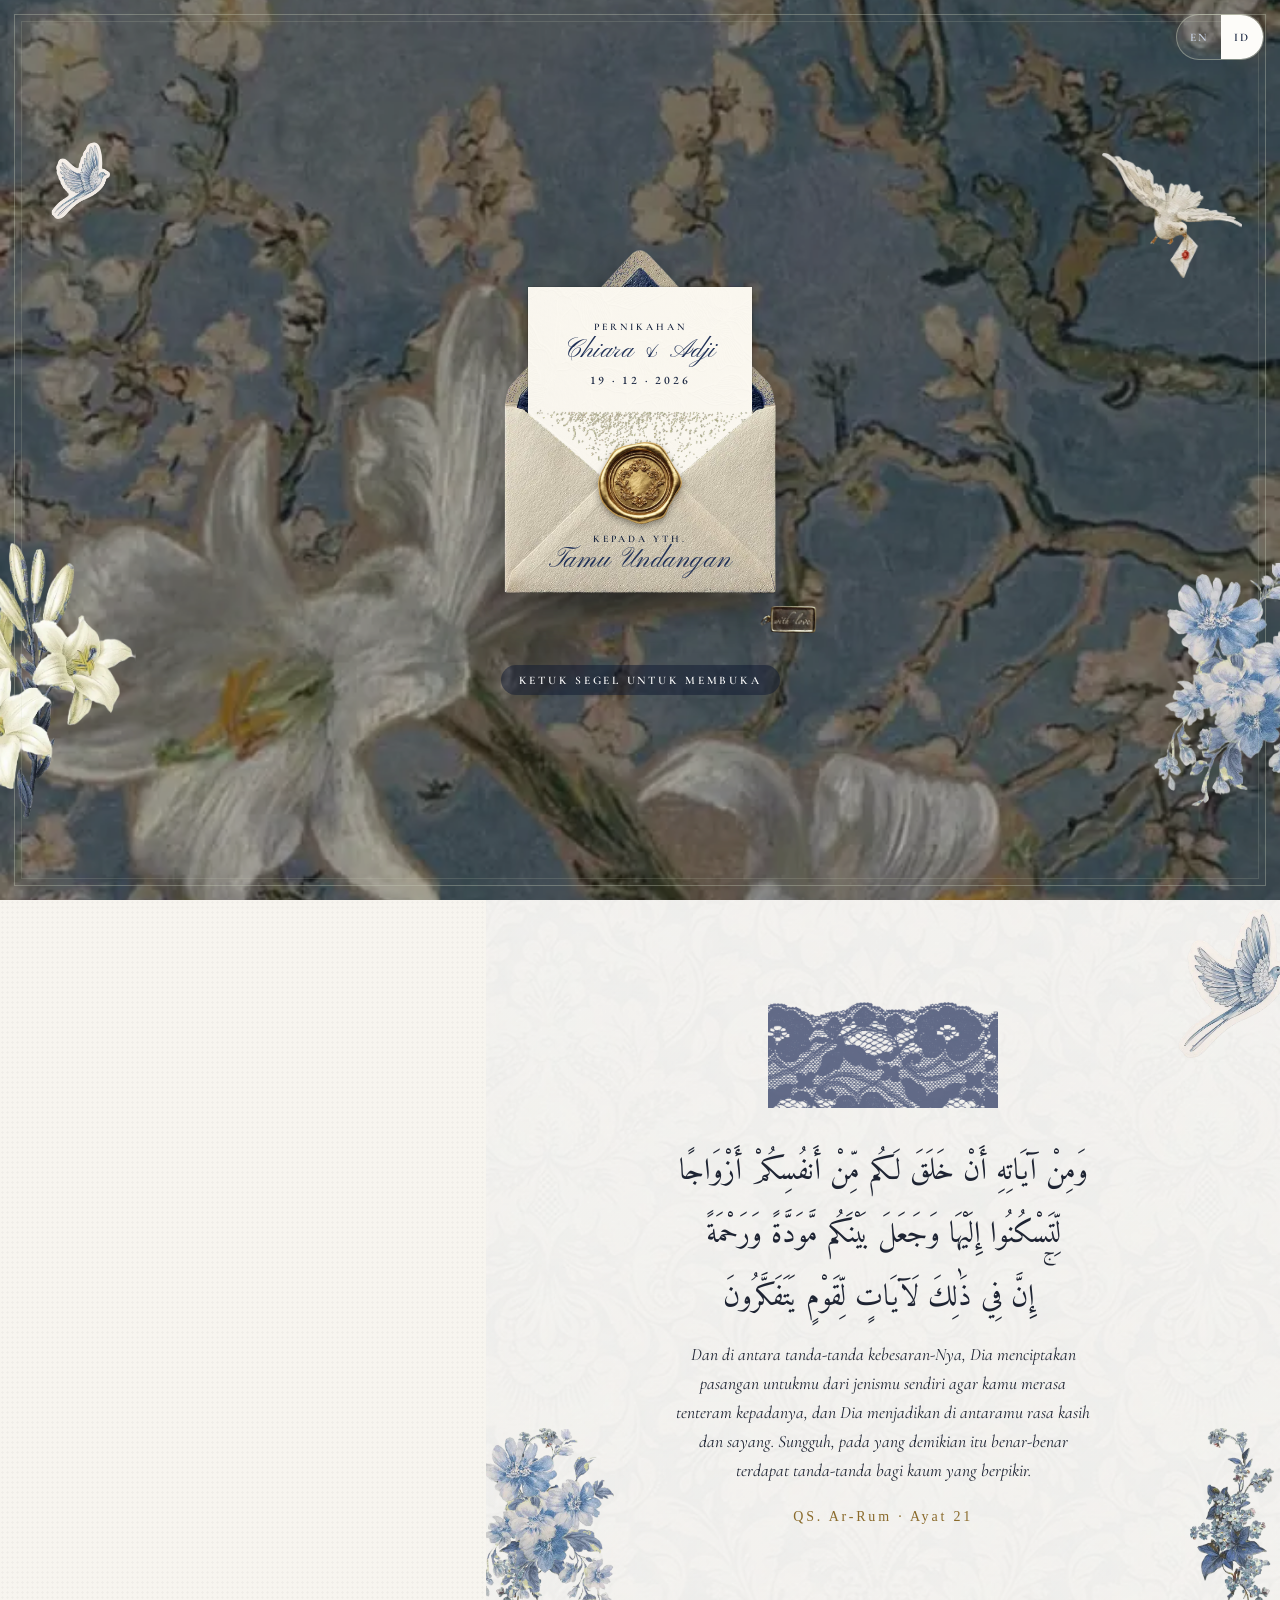
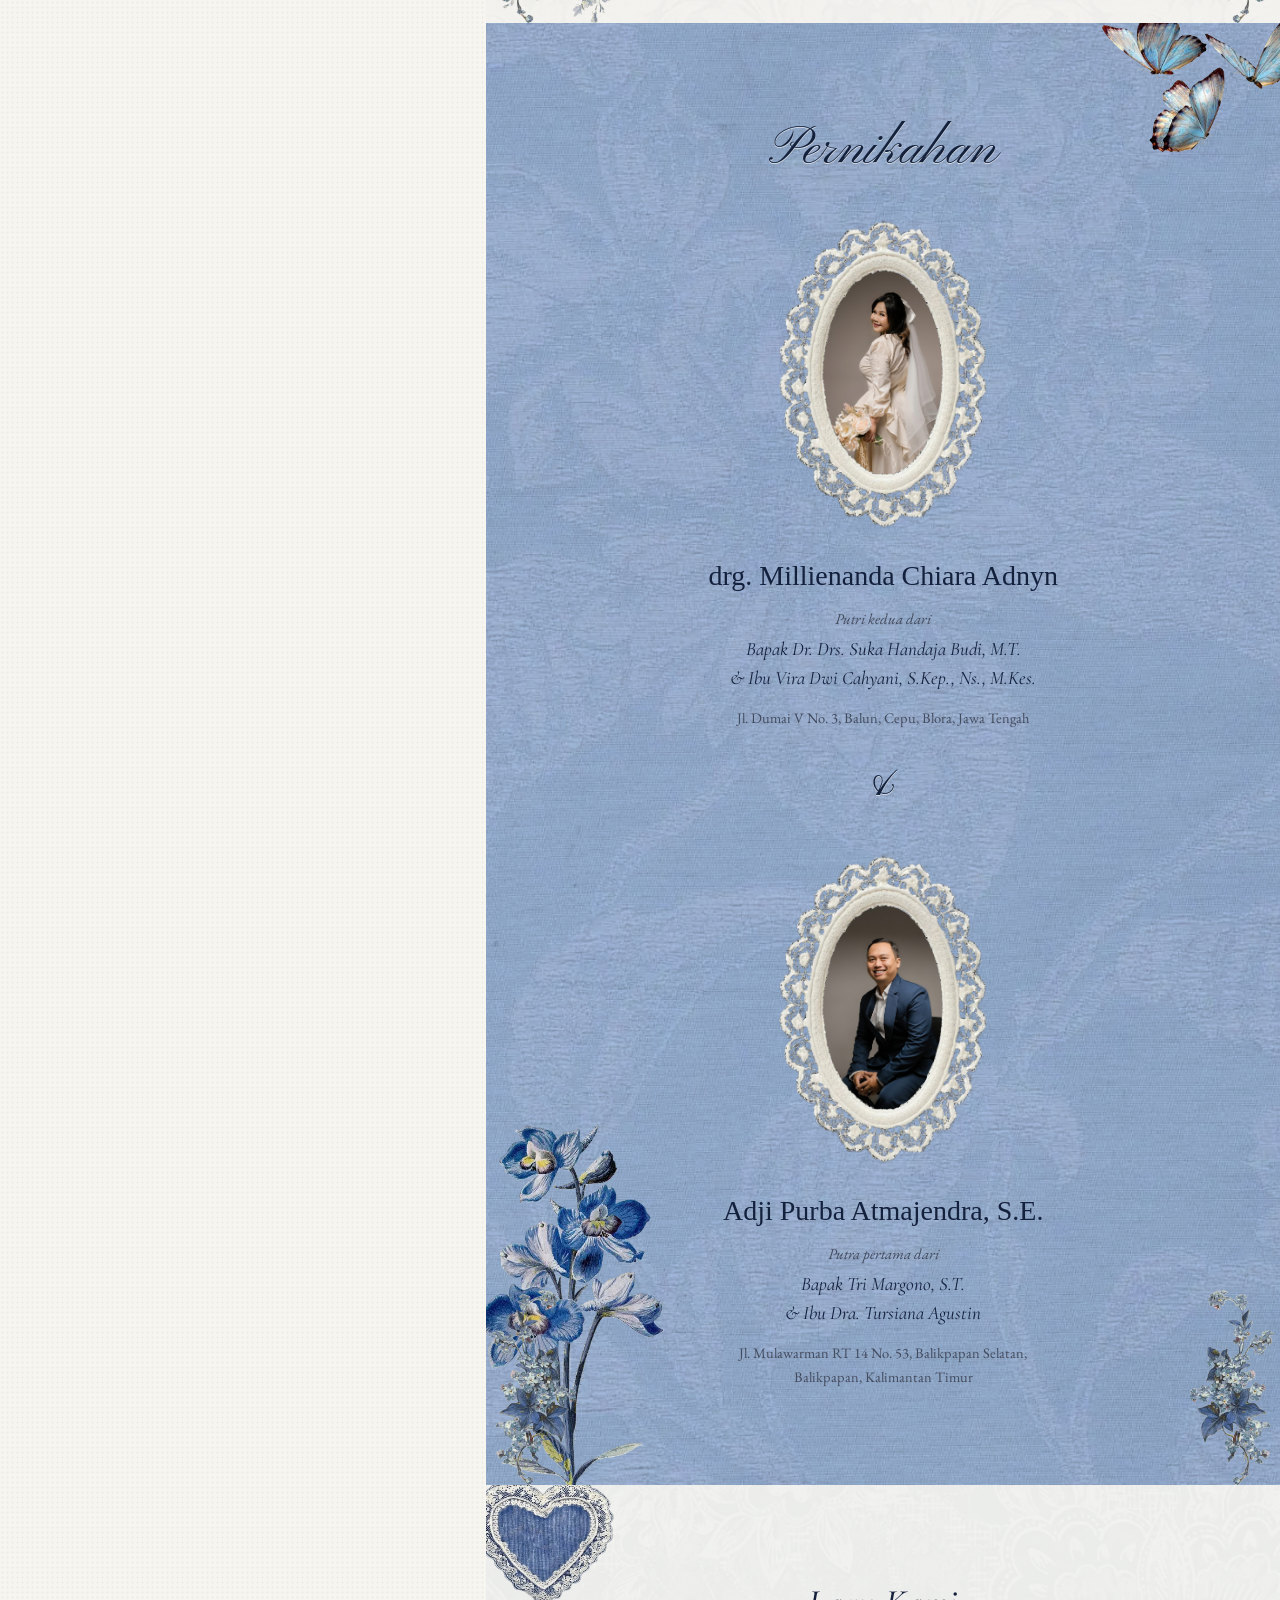
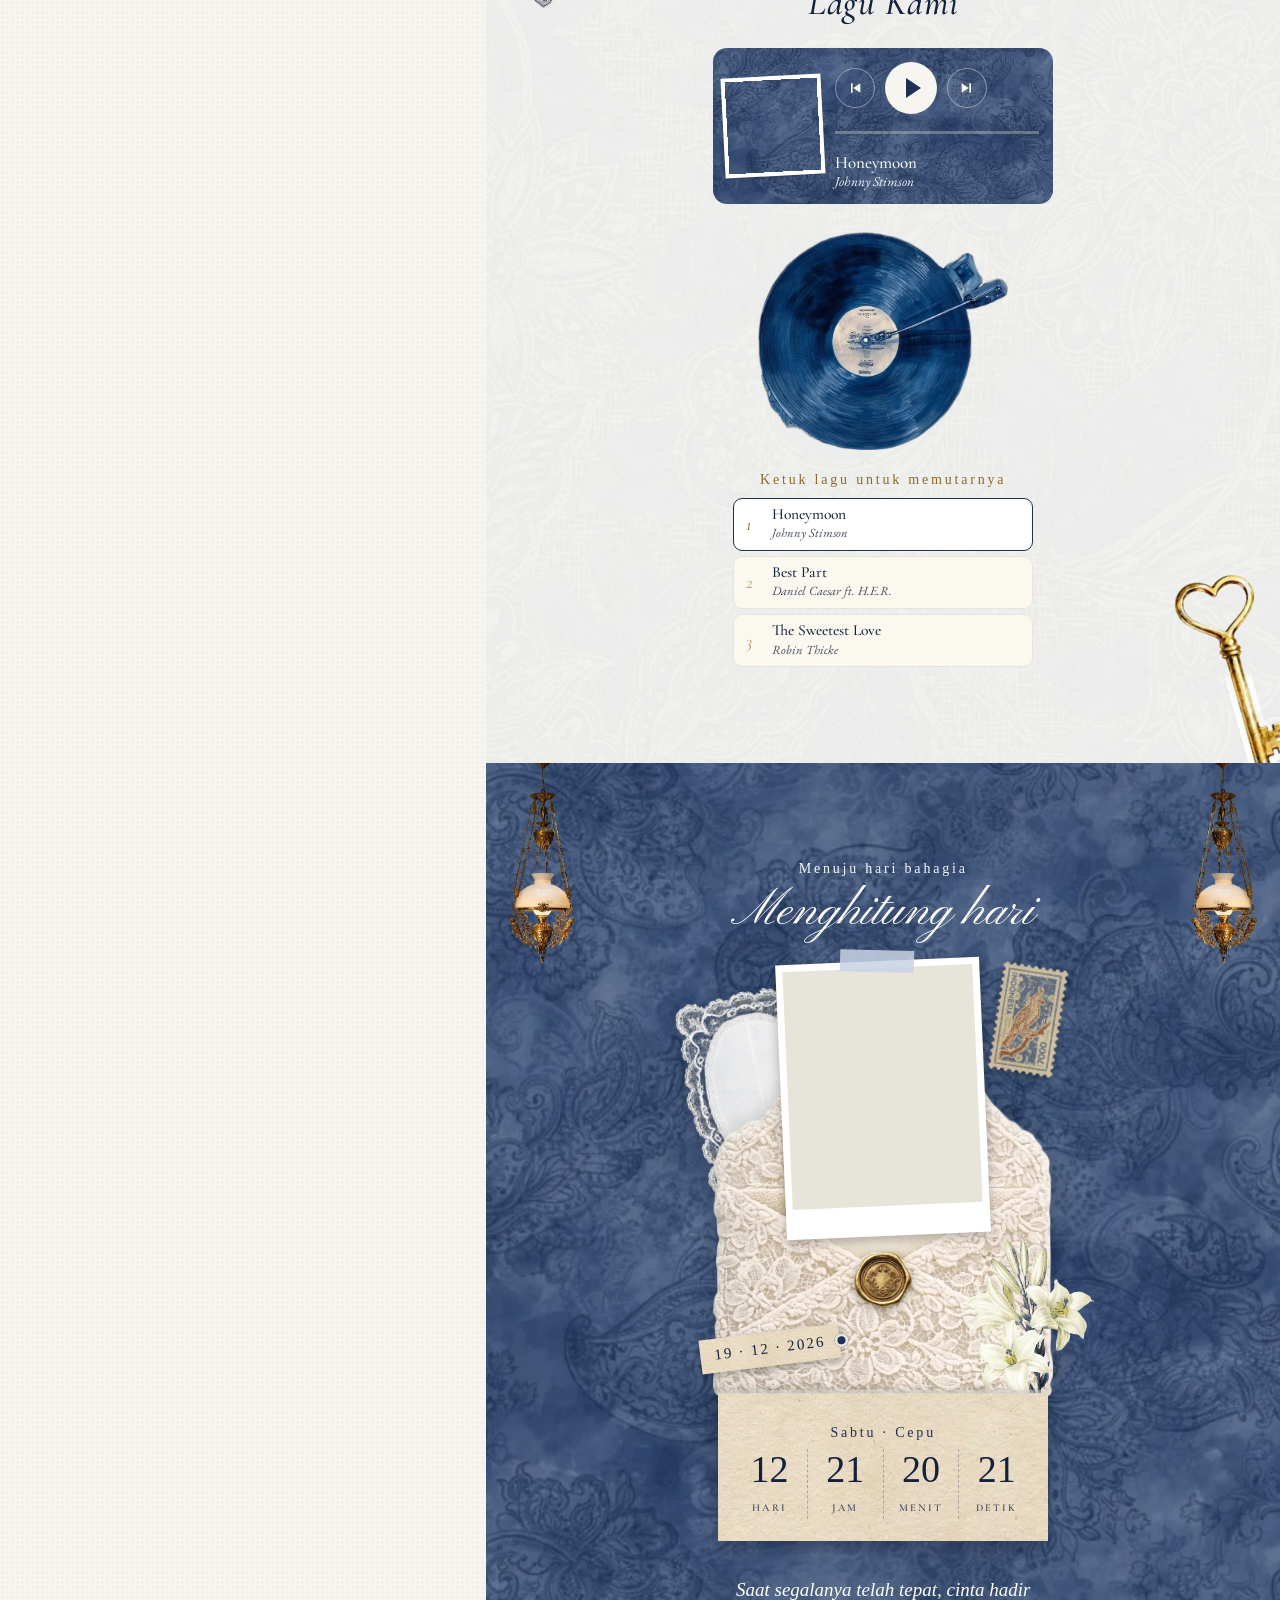
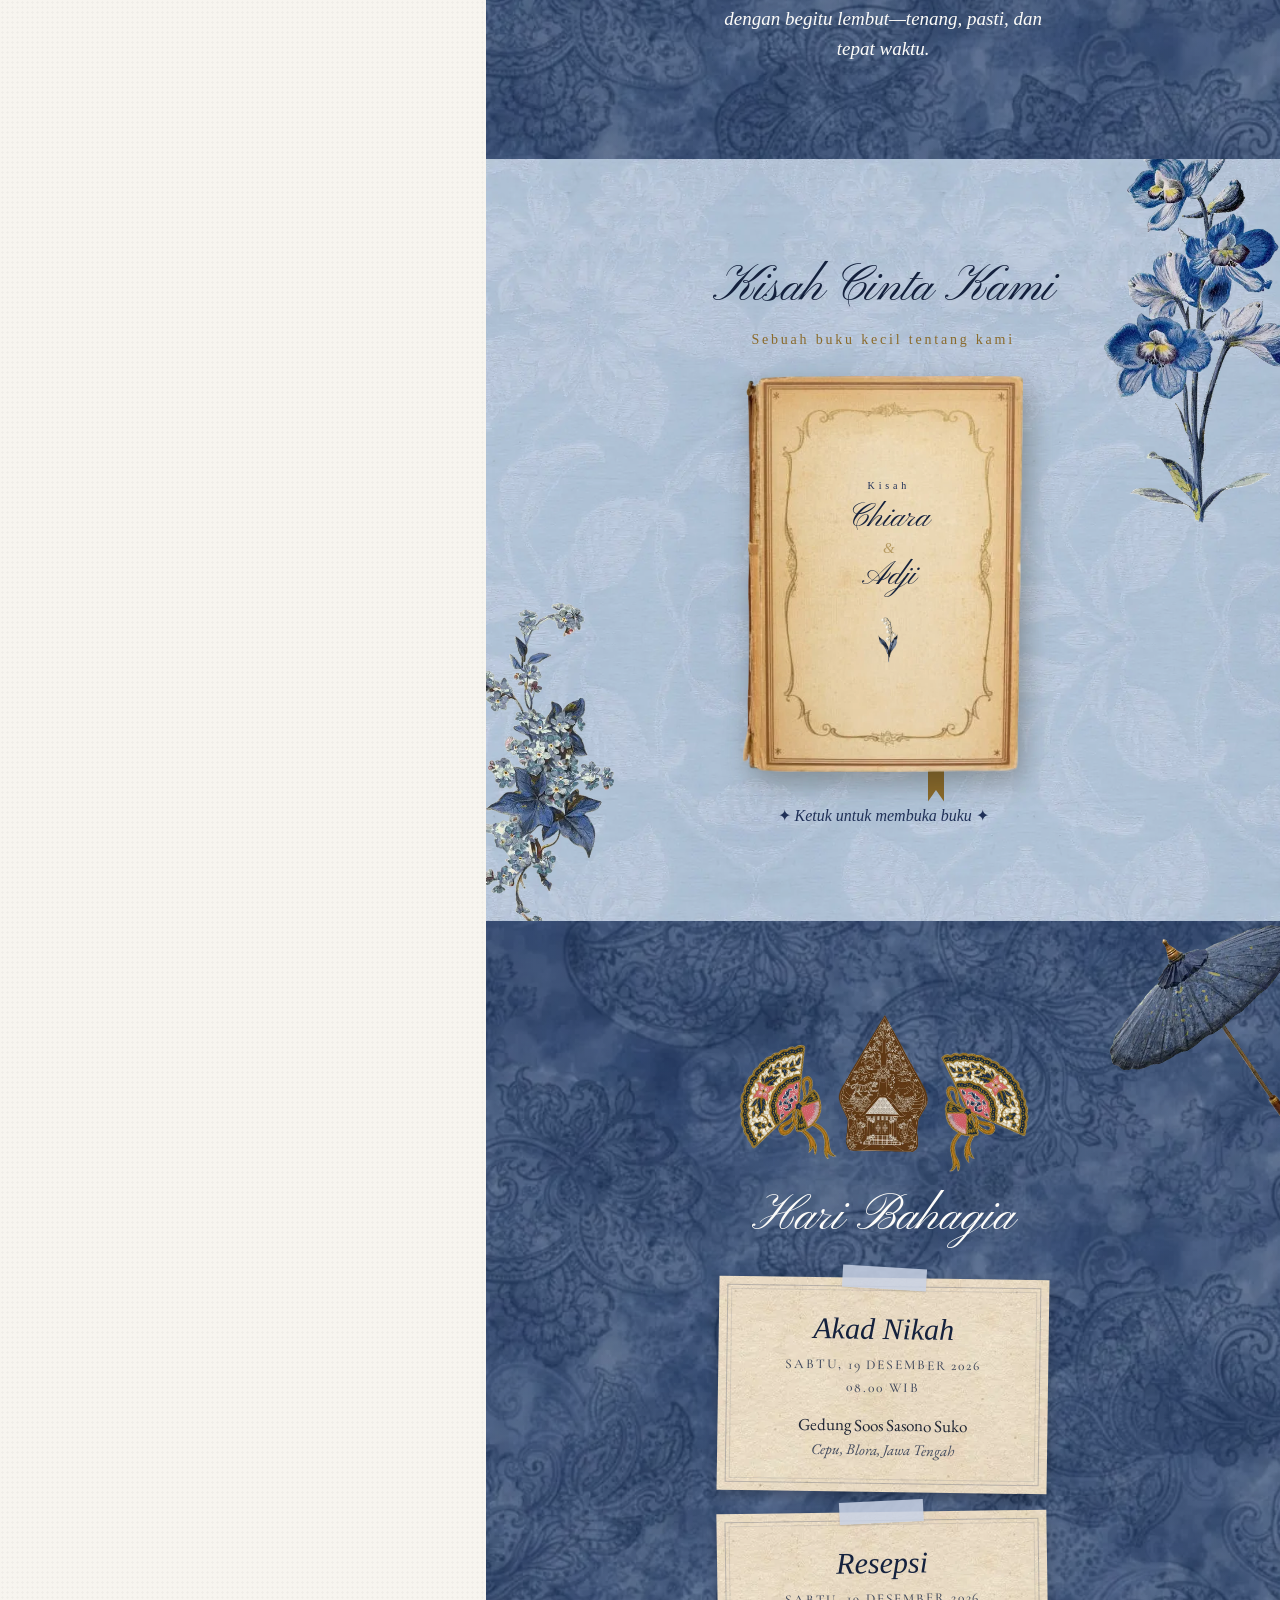
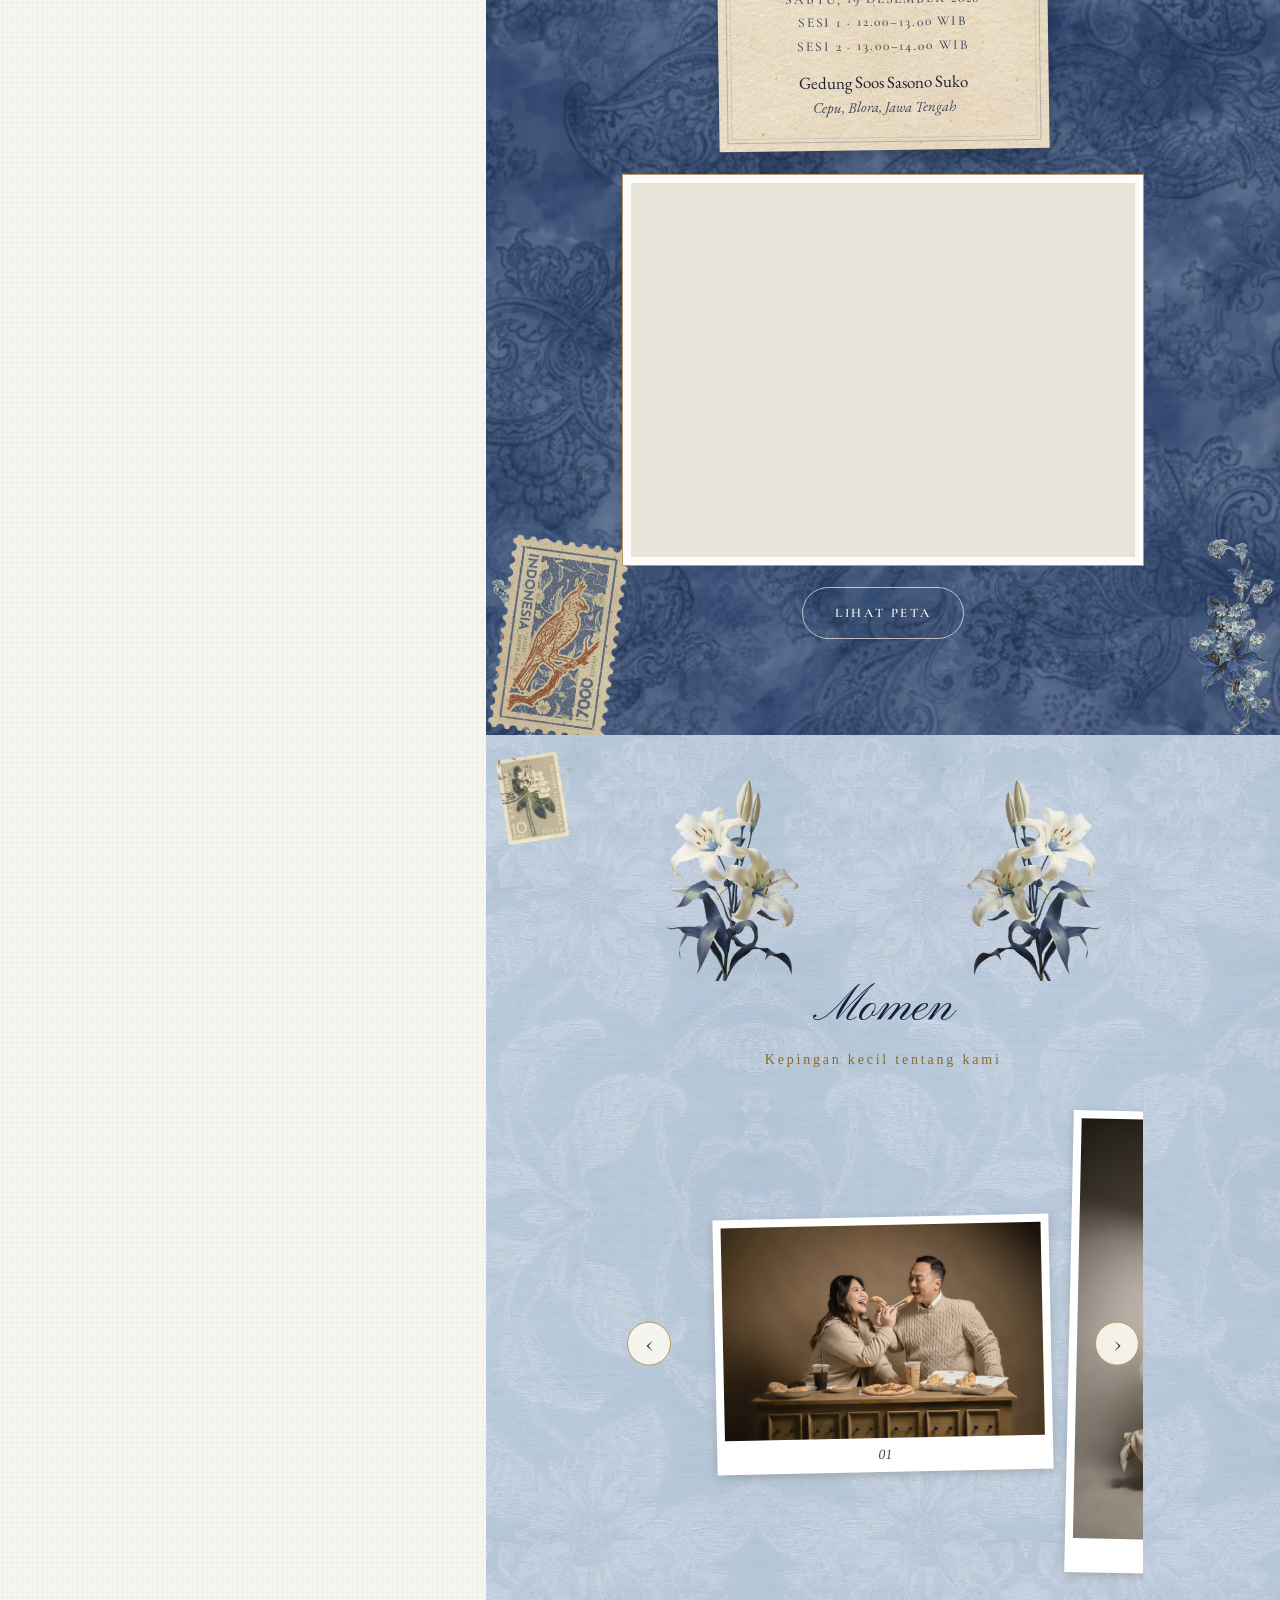
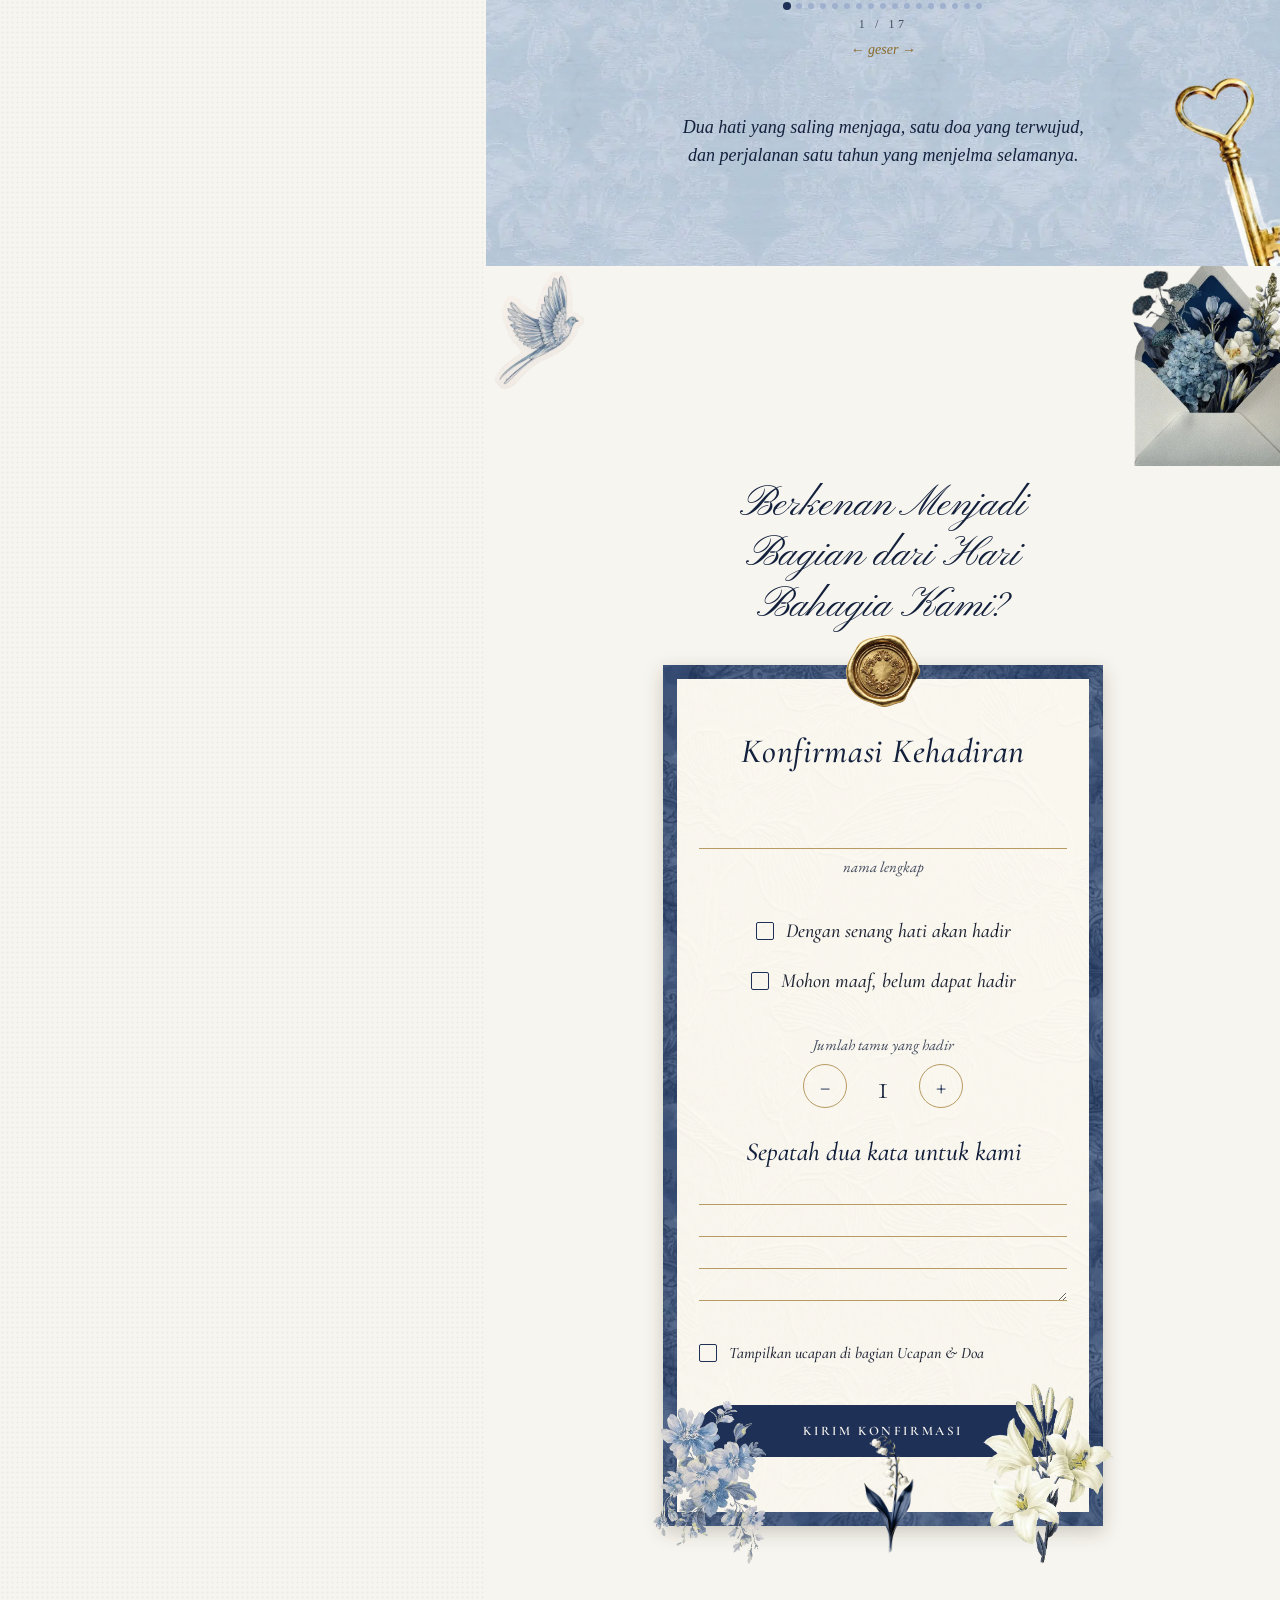
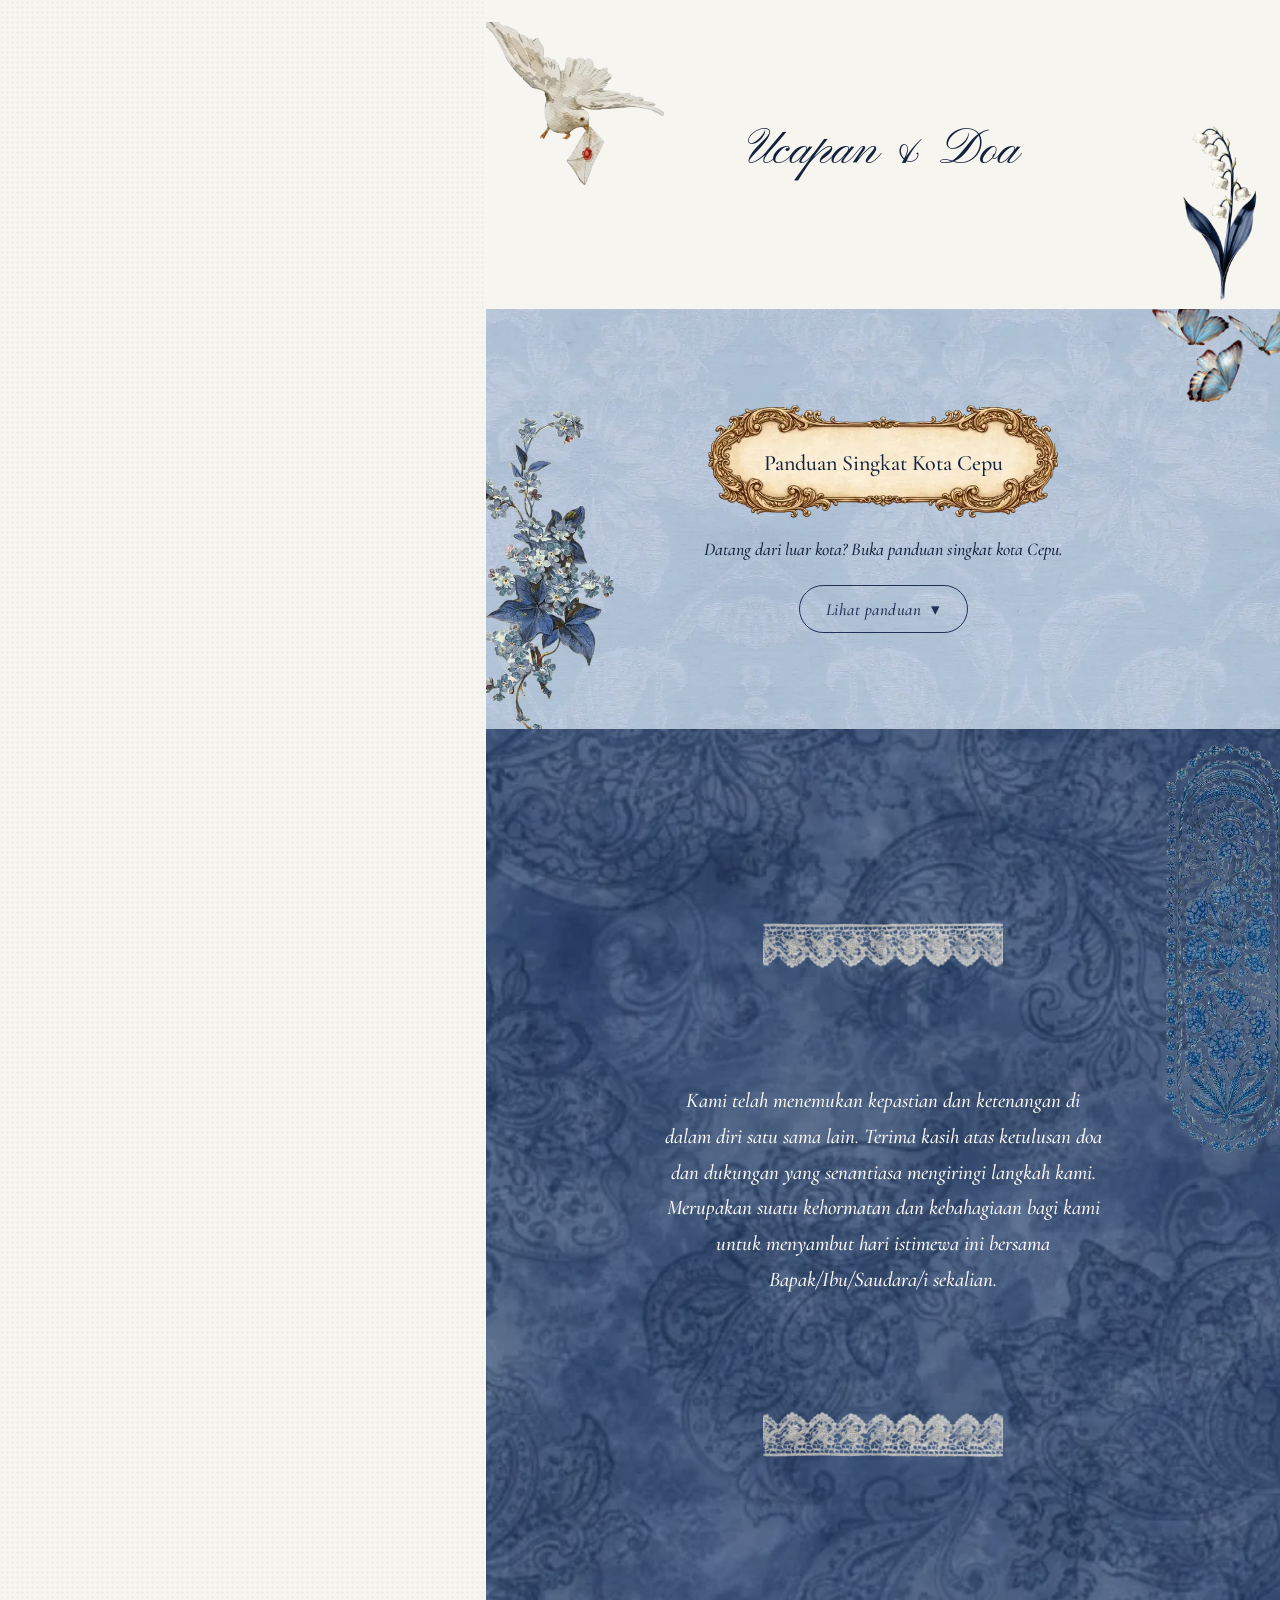
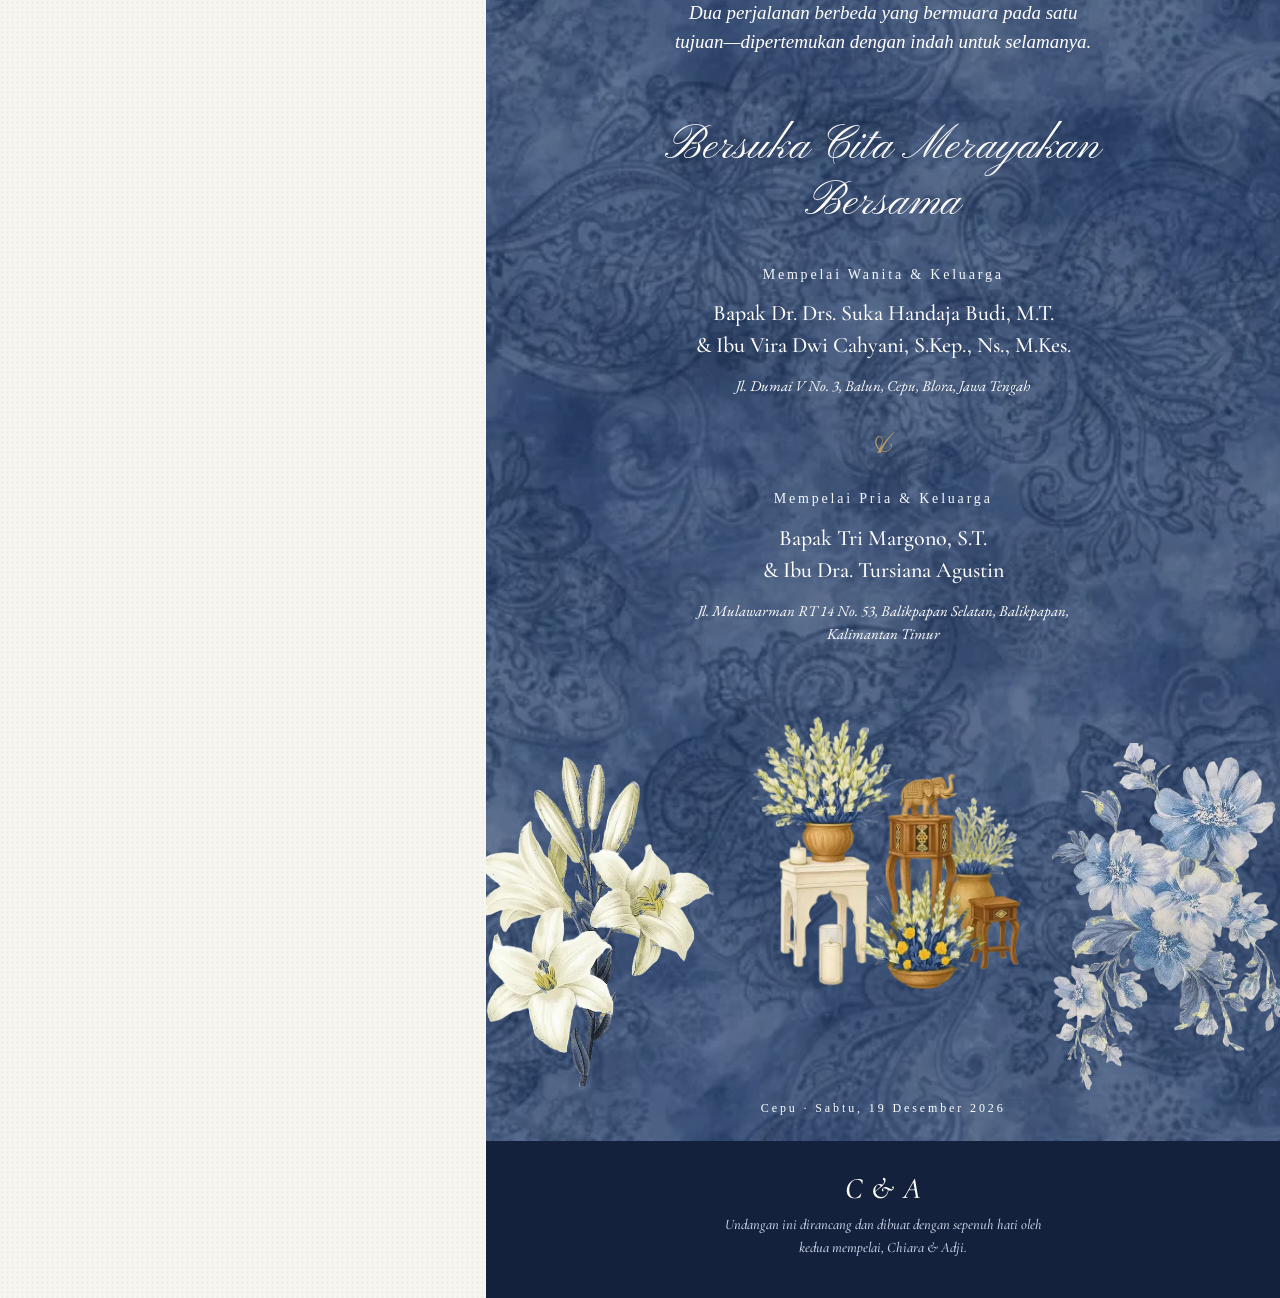
==== commit f0896e5a: "Add files via upload" ====
--- a/index.html
+++ b/index.html
@@ -7,9 +7,13 @@
 <meta name="description" content="Chiara and Adji invite you to celebrate their wedding. Saturday, 19 December 2026, Cepu.">
 <meta name="theme-color" content="#1f3057">
 <meta property="og:type" content="website">
-<meta property="og:title" content="Chiara &amp; Adji · Wedding Invitation">
-<meta property="og:description" content="You are invited. Open the envelope.">
-<meta property="og:image" content="assets/og-image.jpg"><!-- 1200x630; use absolute URL once deployed -->
+<meta property="og:title" content="The Wedding of Chiara &amp; Adji">
+<meta property="og:description" content="Menjadi sebuah kebahagiaan bagi kami untuk mengundang Bapak/Ibu/Saudara/i di hari bahagia kami. Sabtu, 19 Desember 2026 · Cepu">
+<meta property="og:image" content="https://weddingofchiaradji.web.id/assets/og-image.jpg">
+<meta property="og:image:type" content="image/jpeg">
+<meta property="og:image:width" content="1200">
+<meta property="og:image:height" content="630">
+<meta property="og:url" content="https://weddingofchiaradji.web.id/">
 <meta name="twitter:card" content="summary_large_image">
 <link rel="icon" href="assets/favicon.svg" type="image/svg+xml">
 <link rel="preconnect" href="https://fonts.googleapis.com">
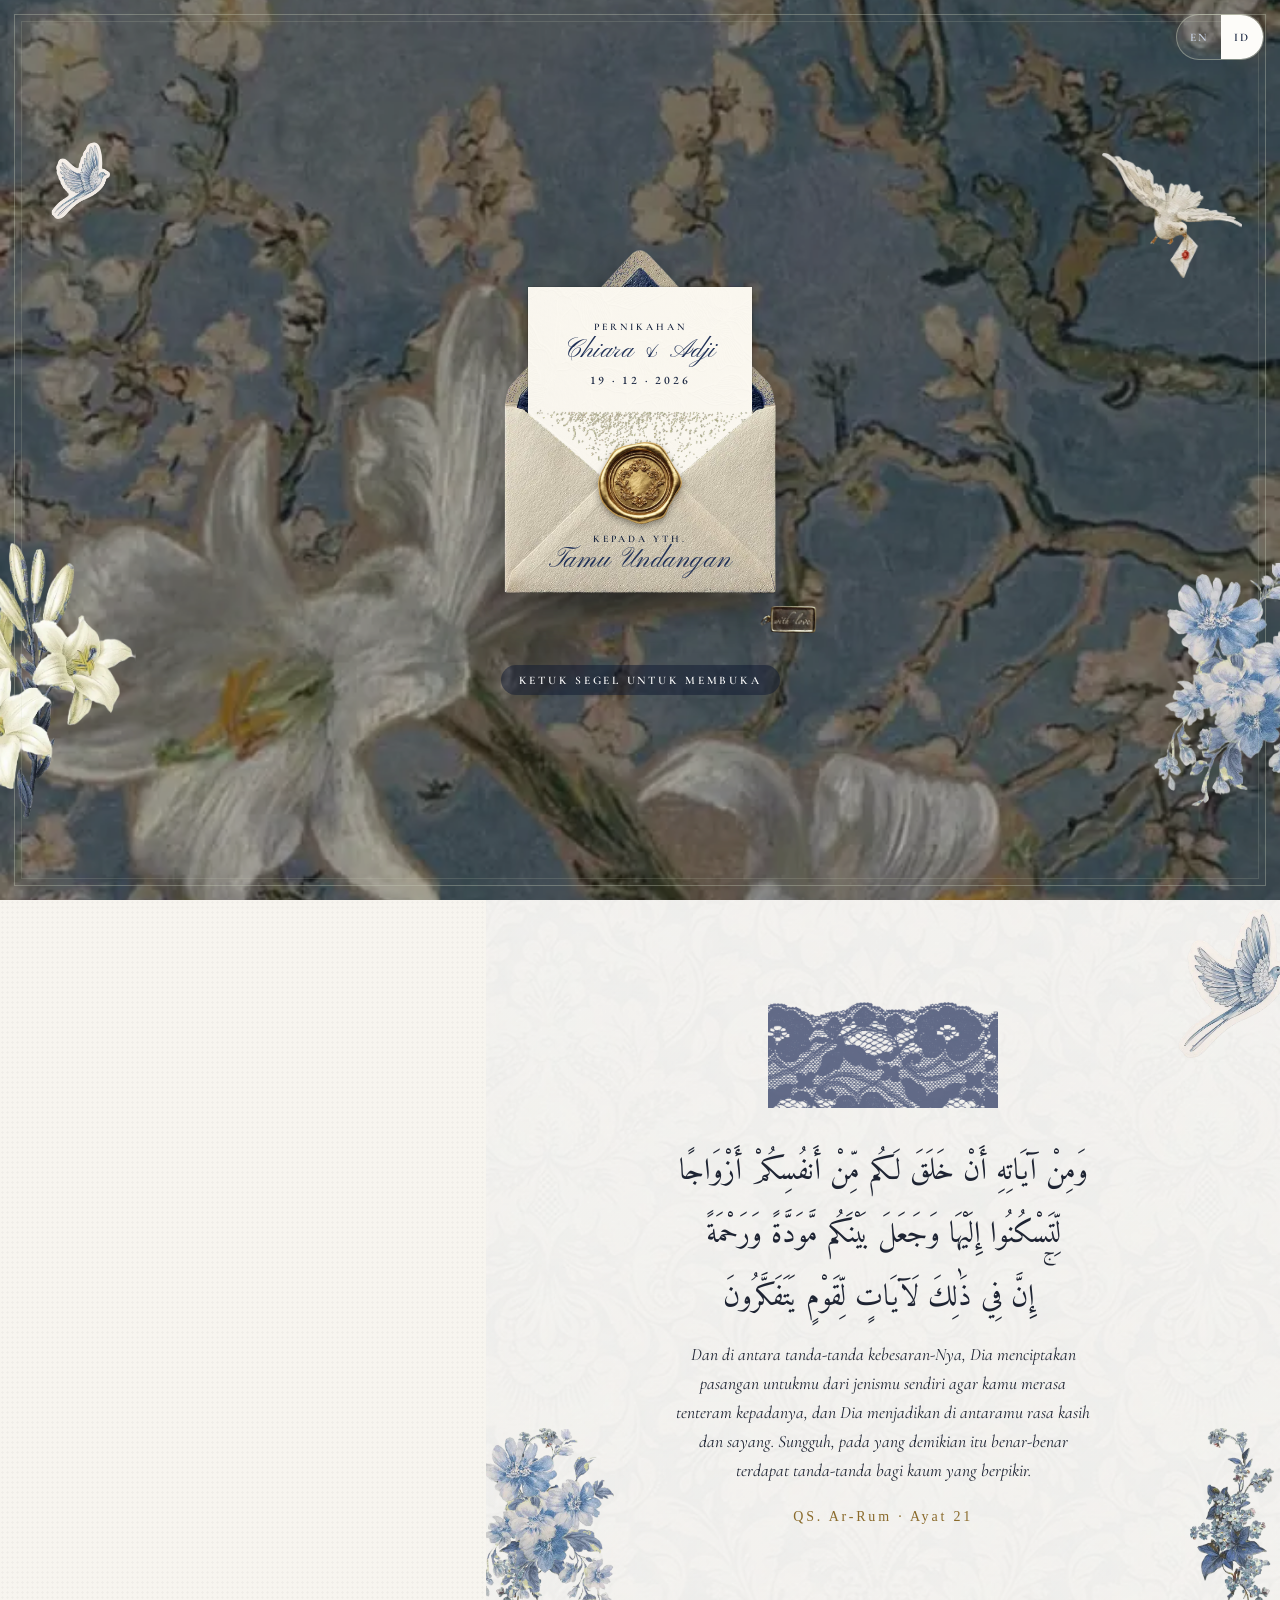
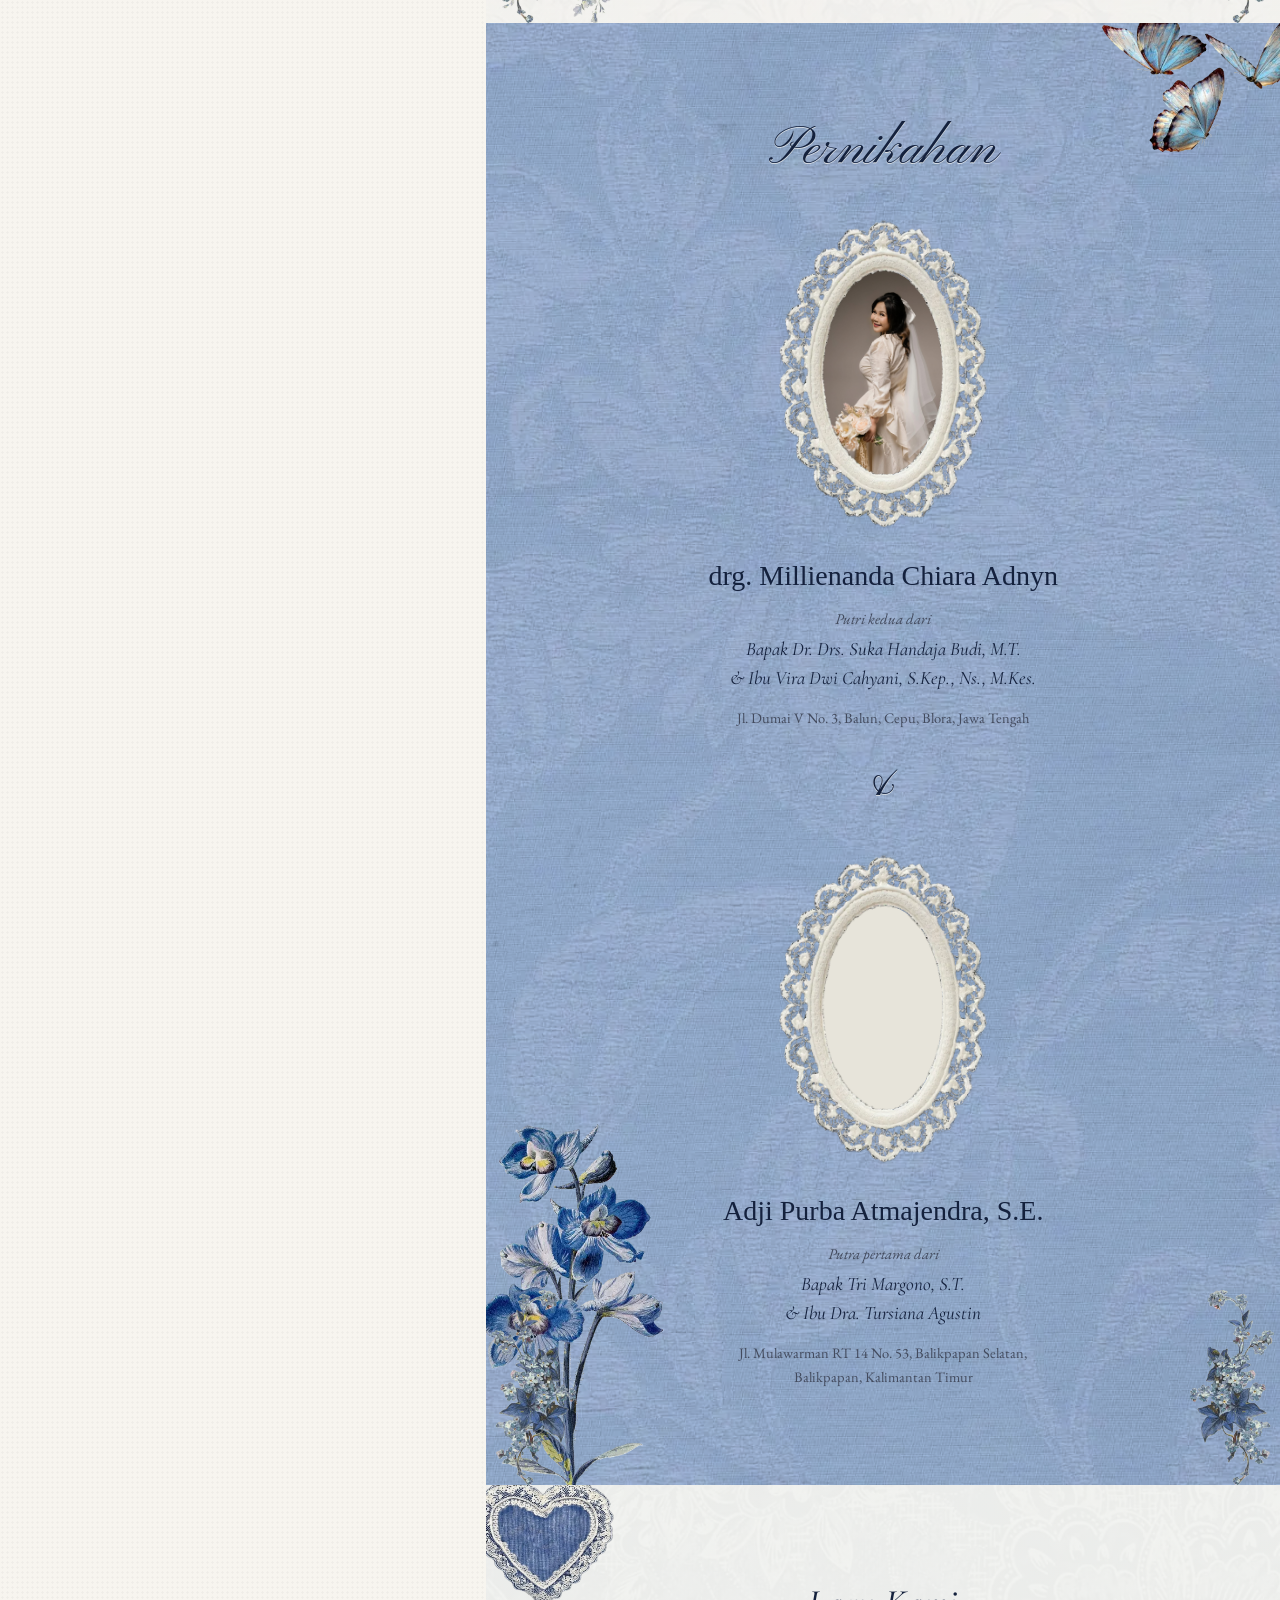
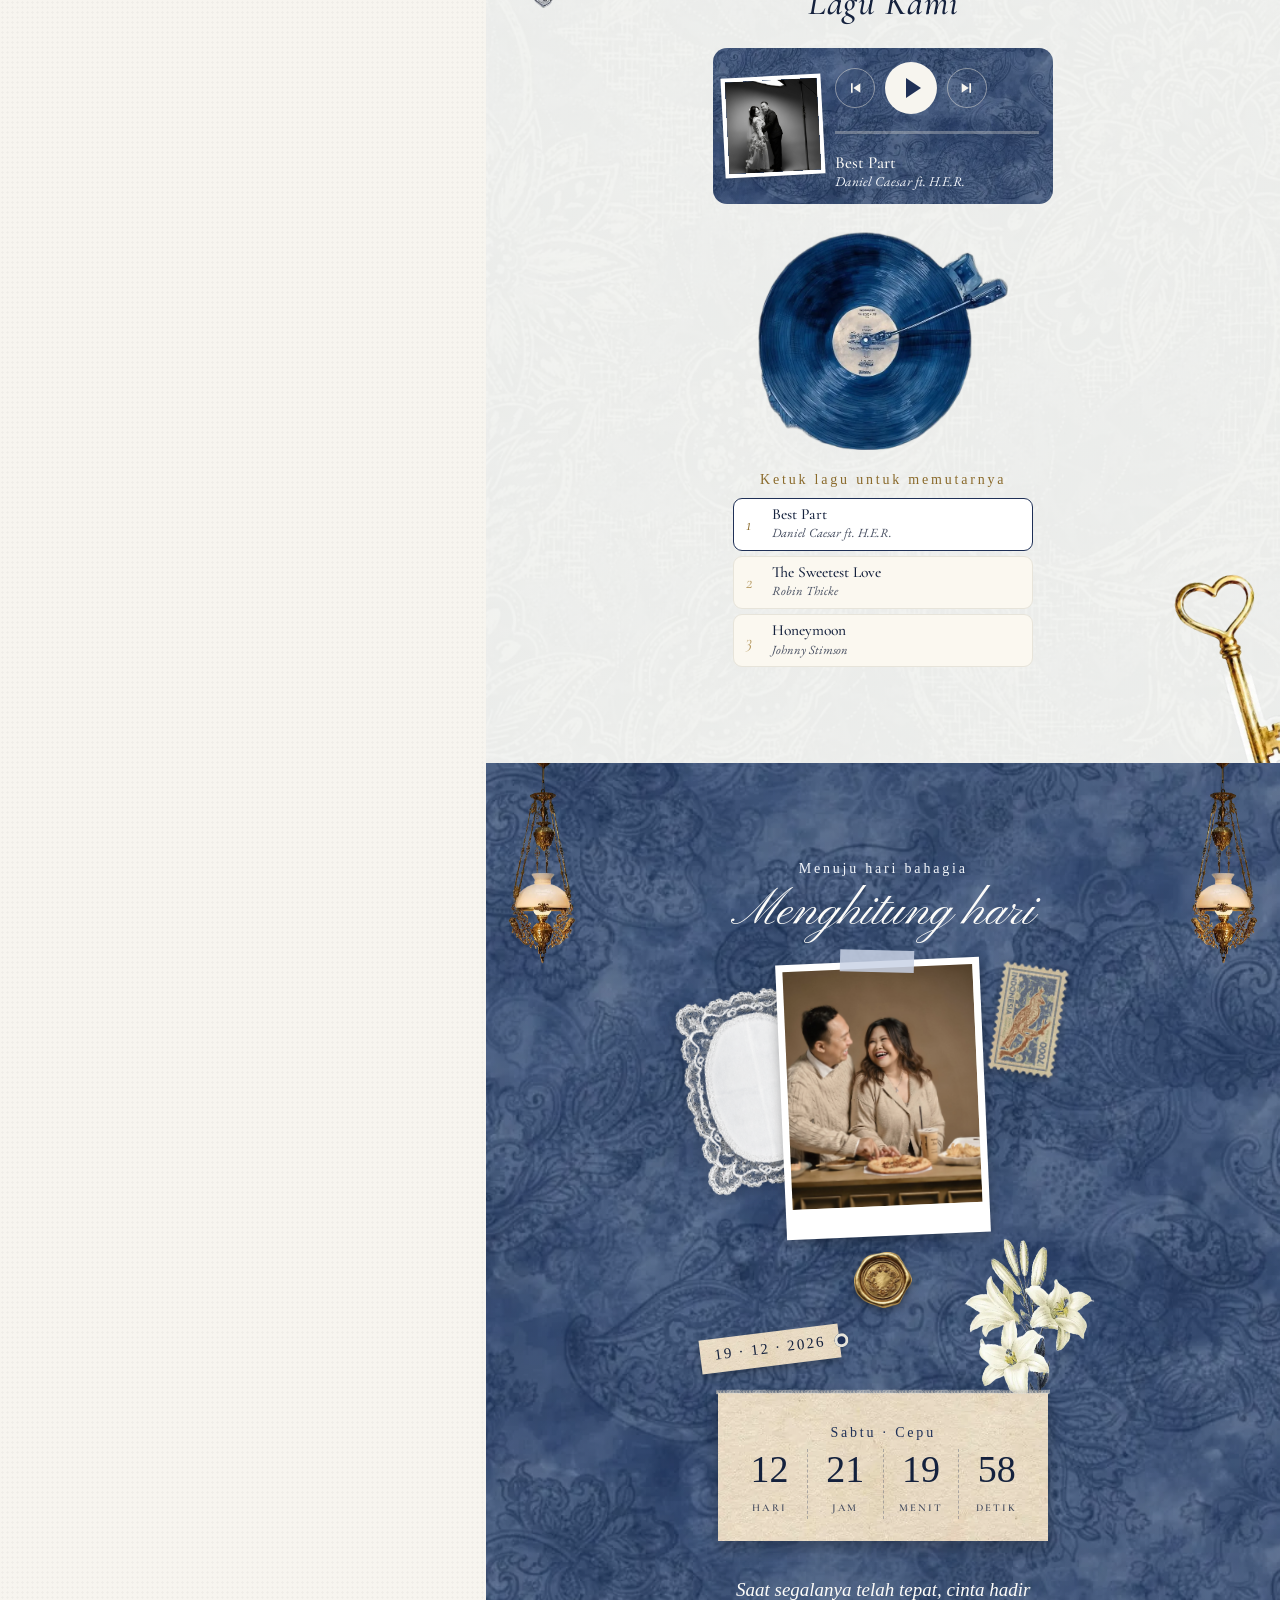
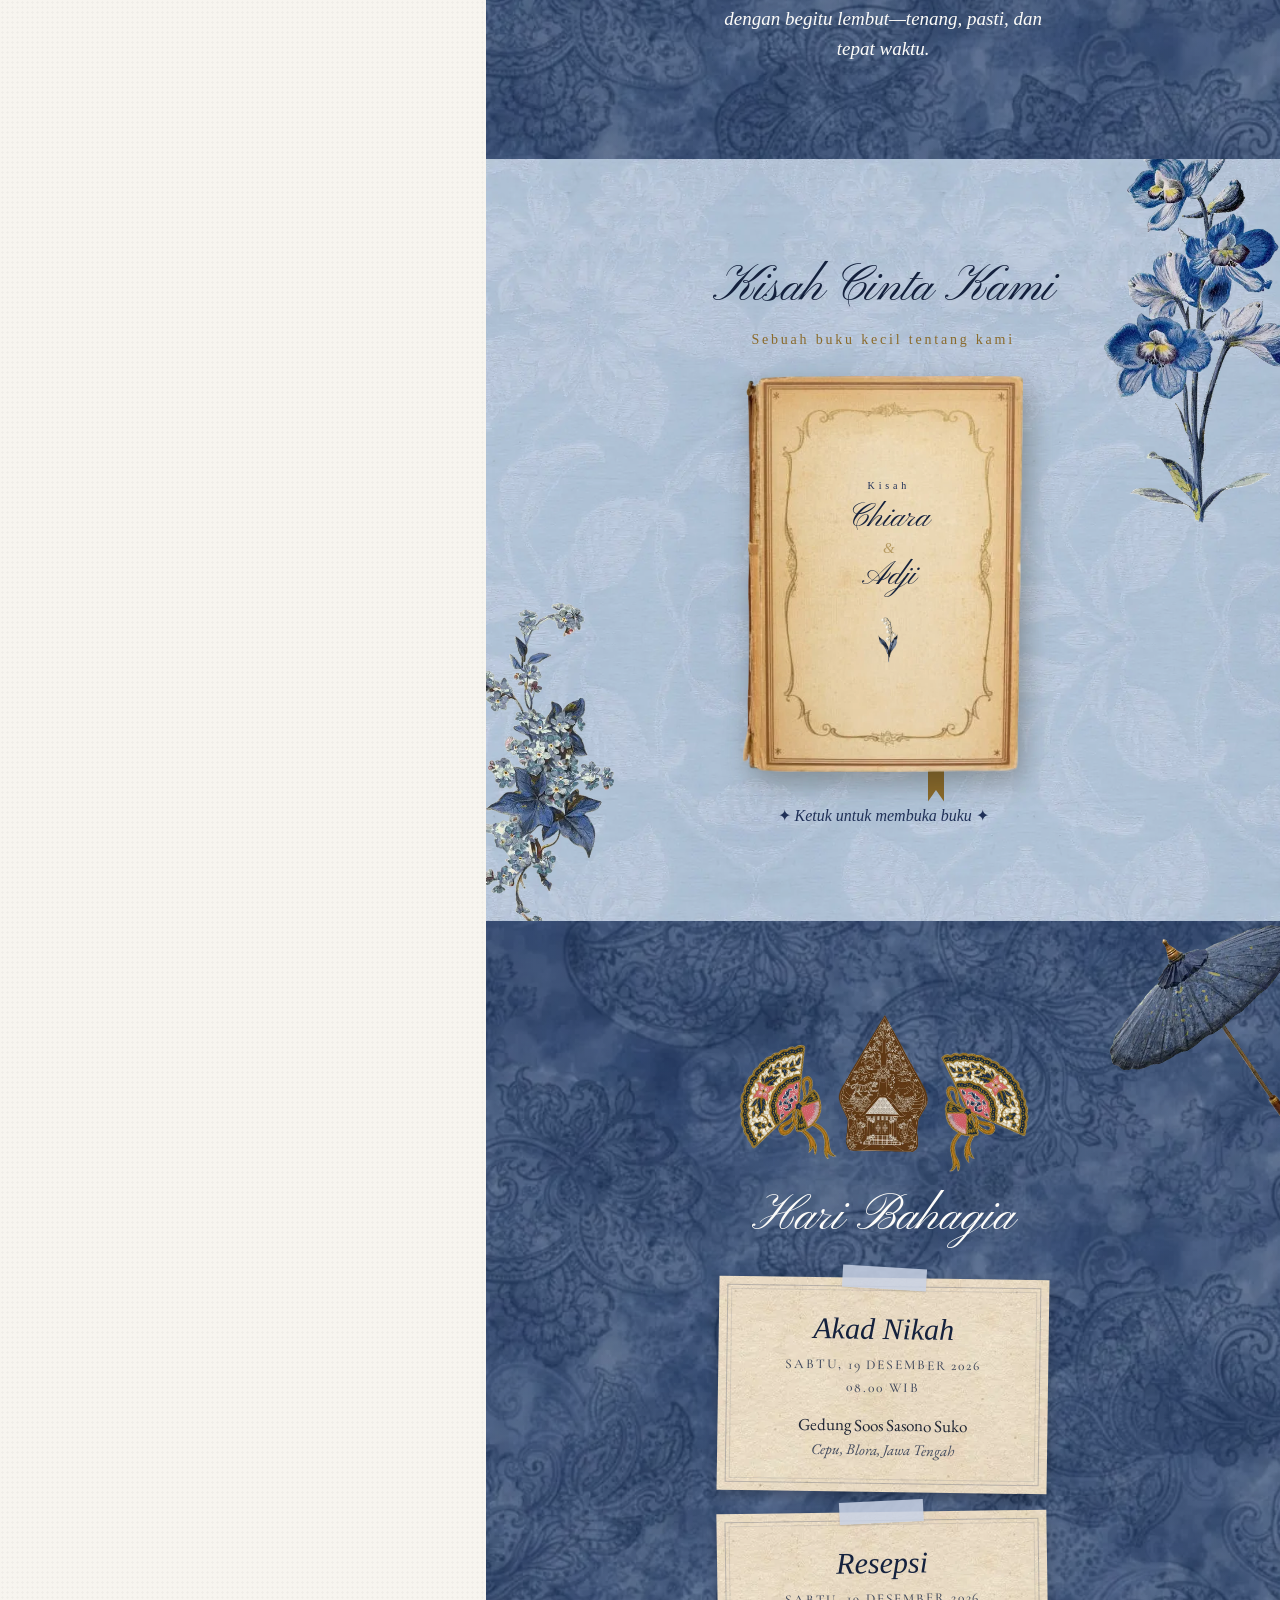
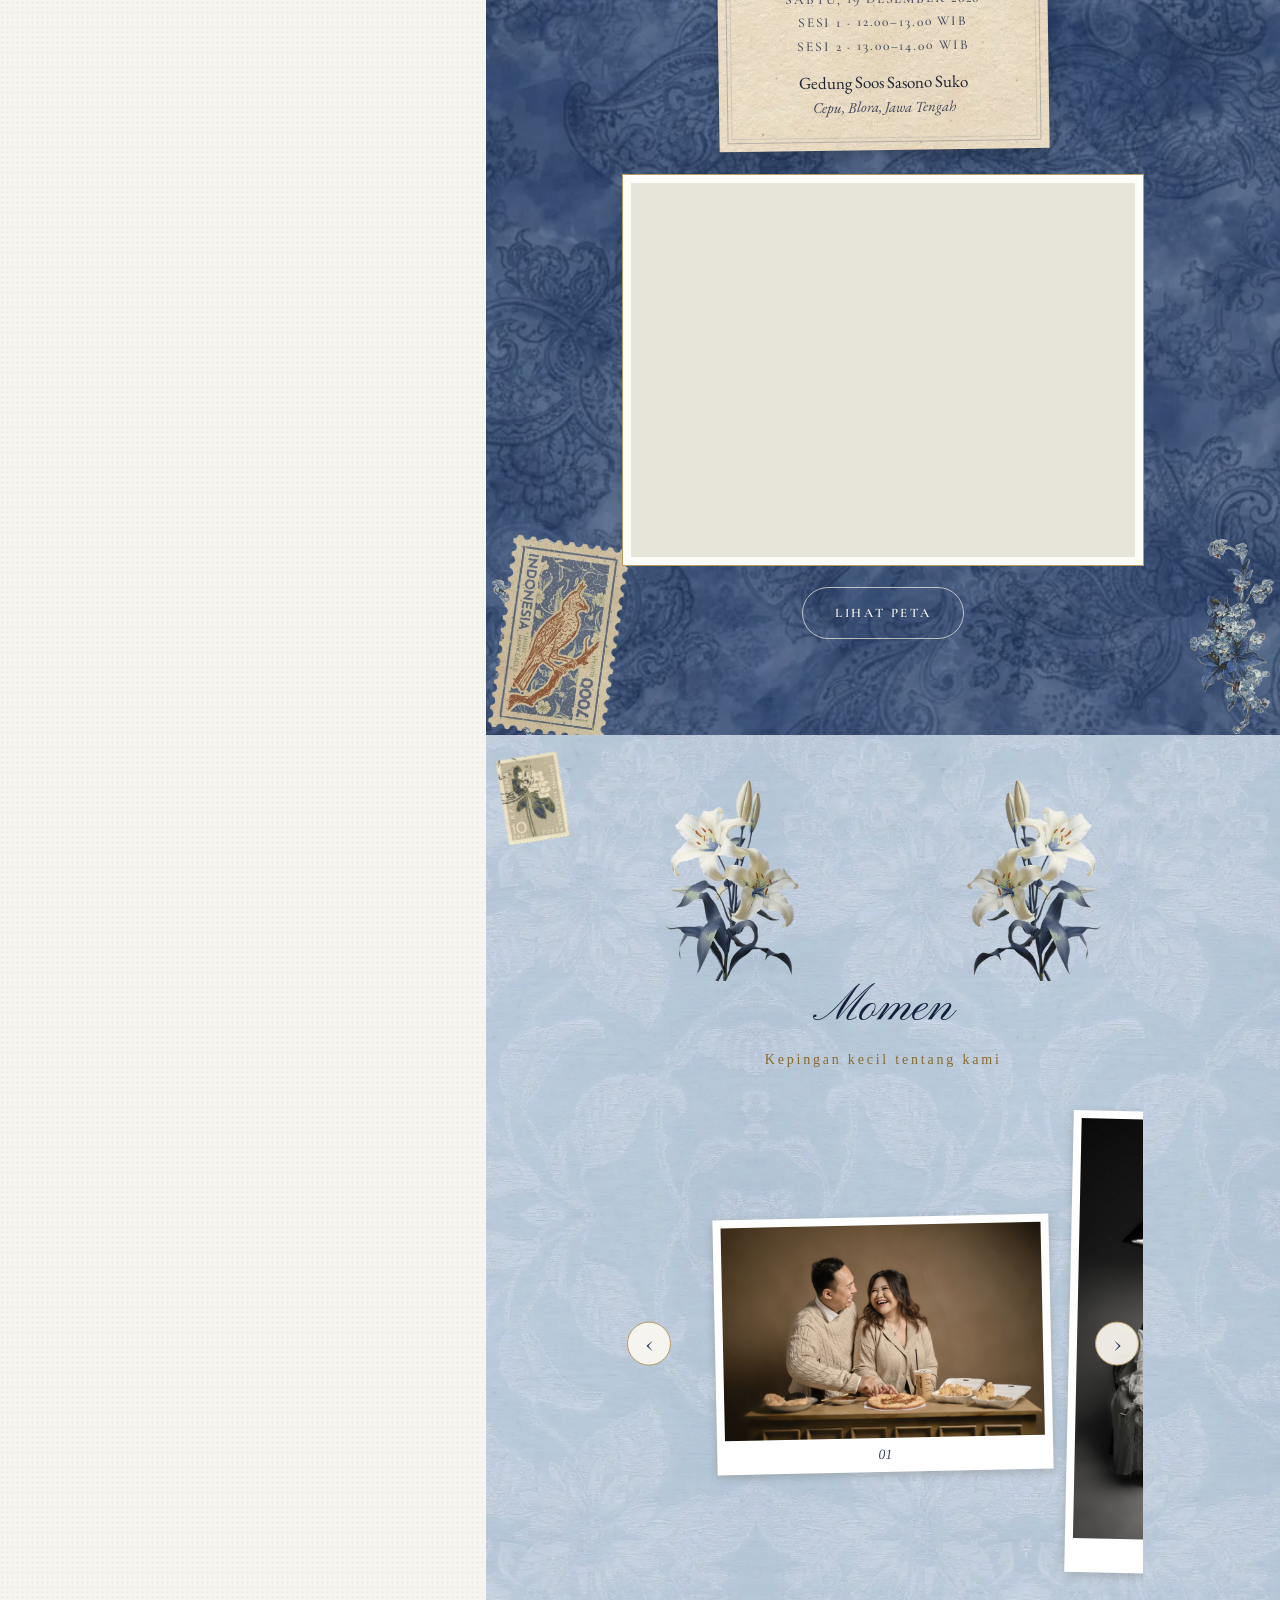
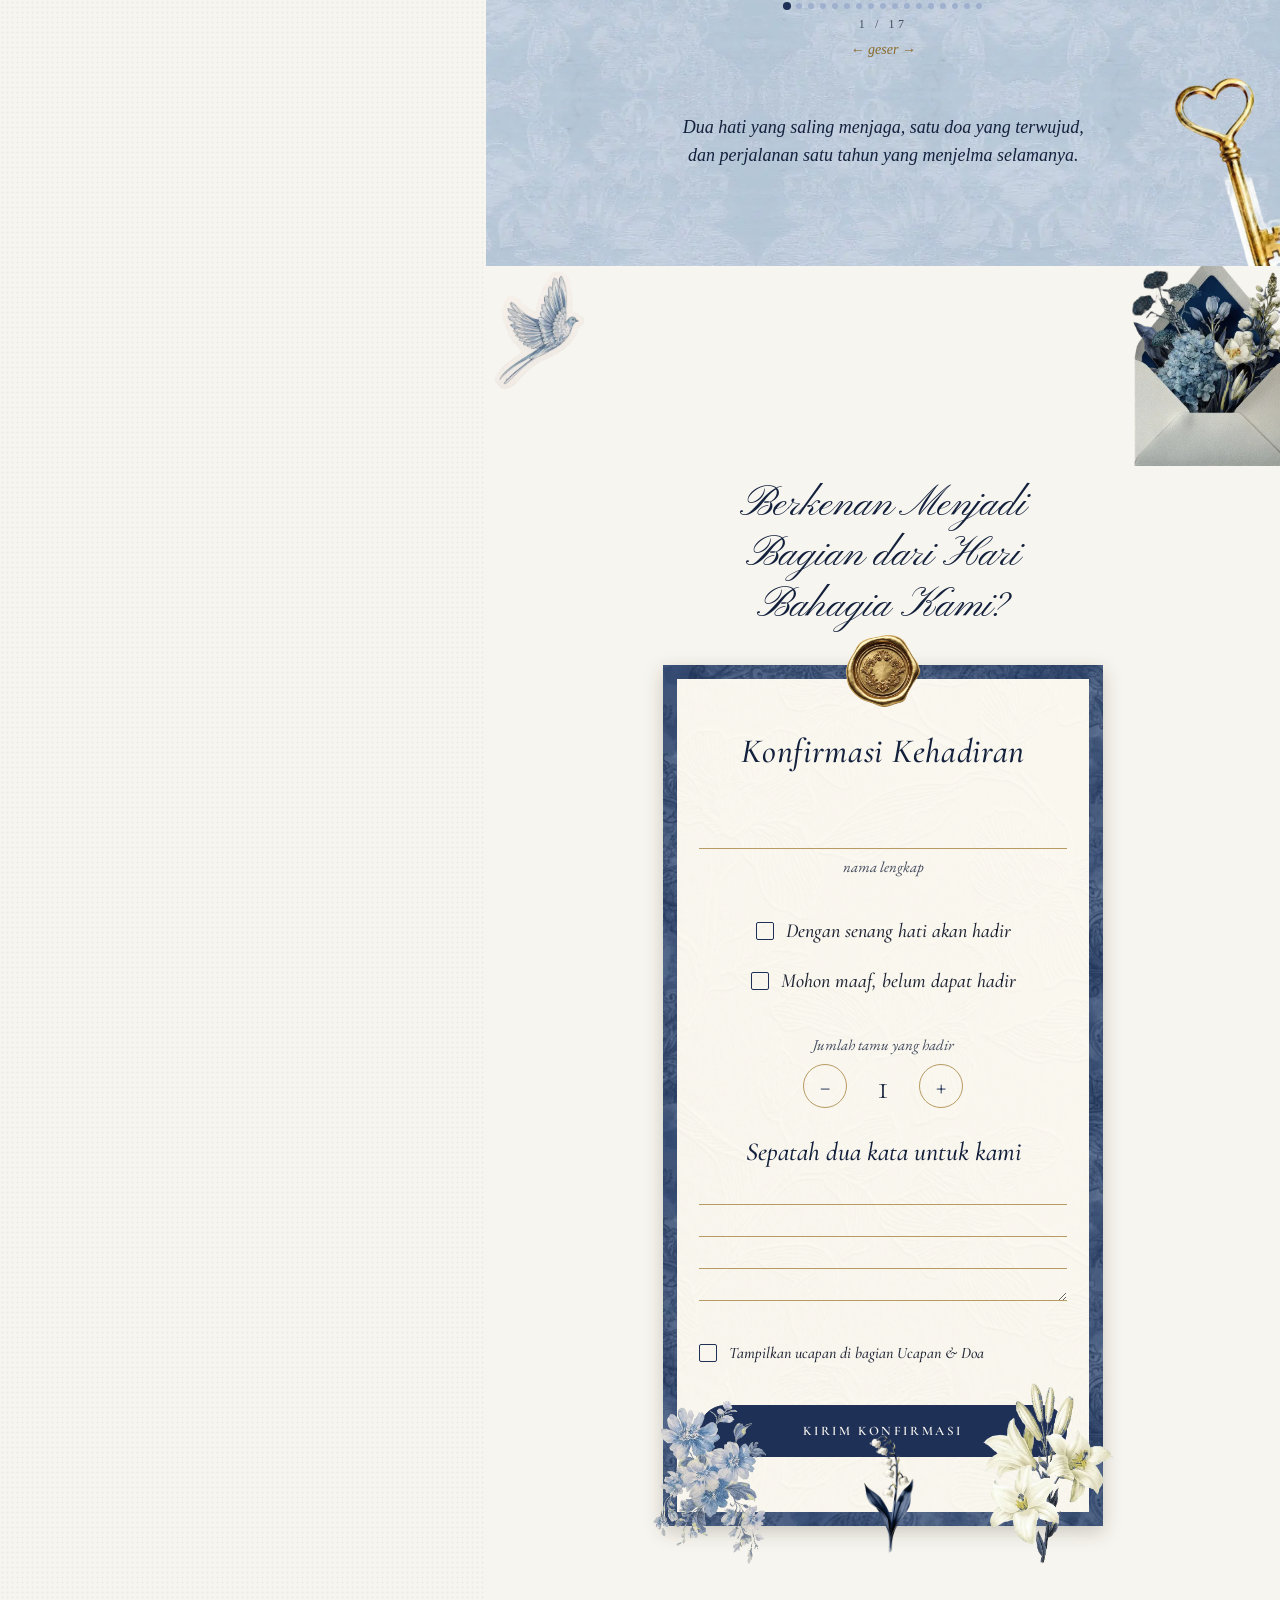
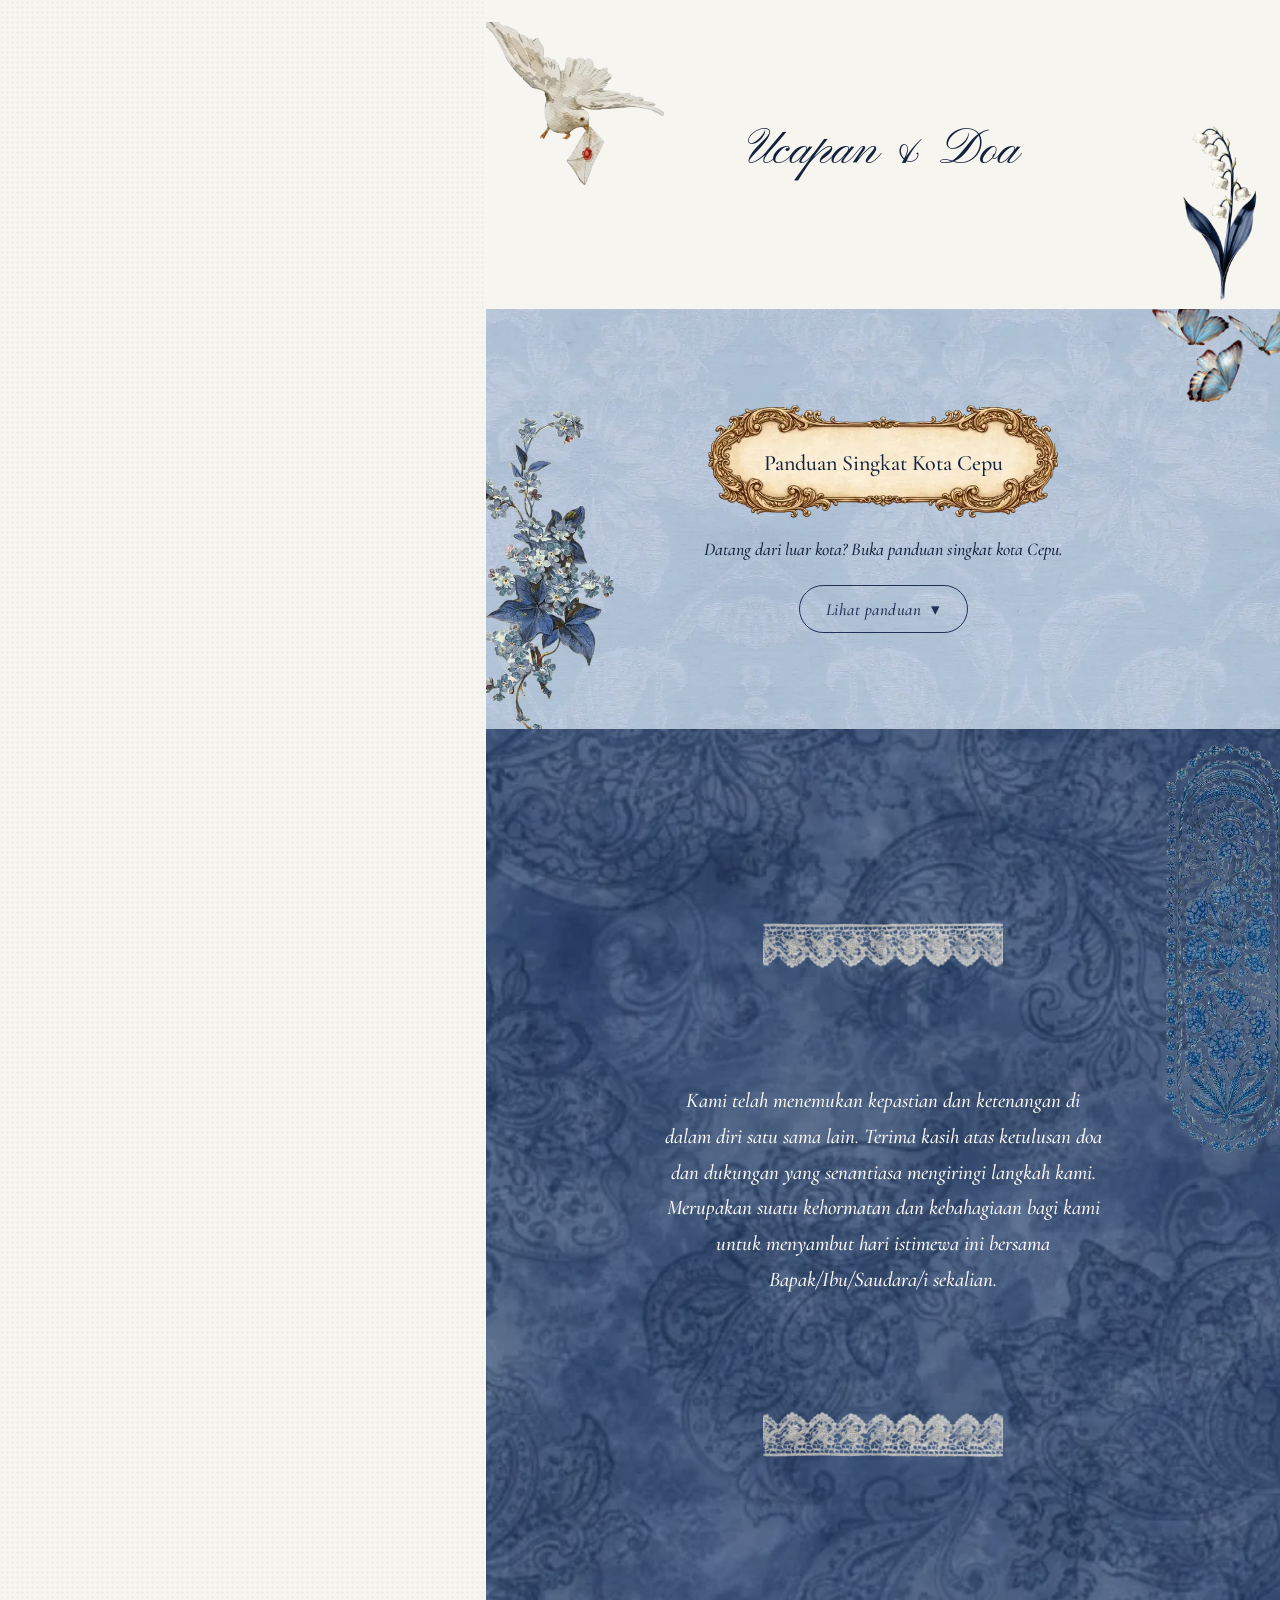
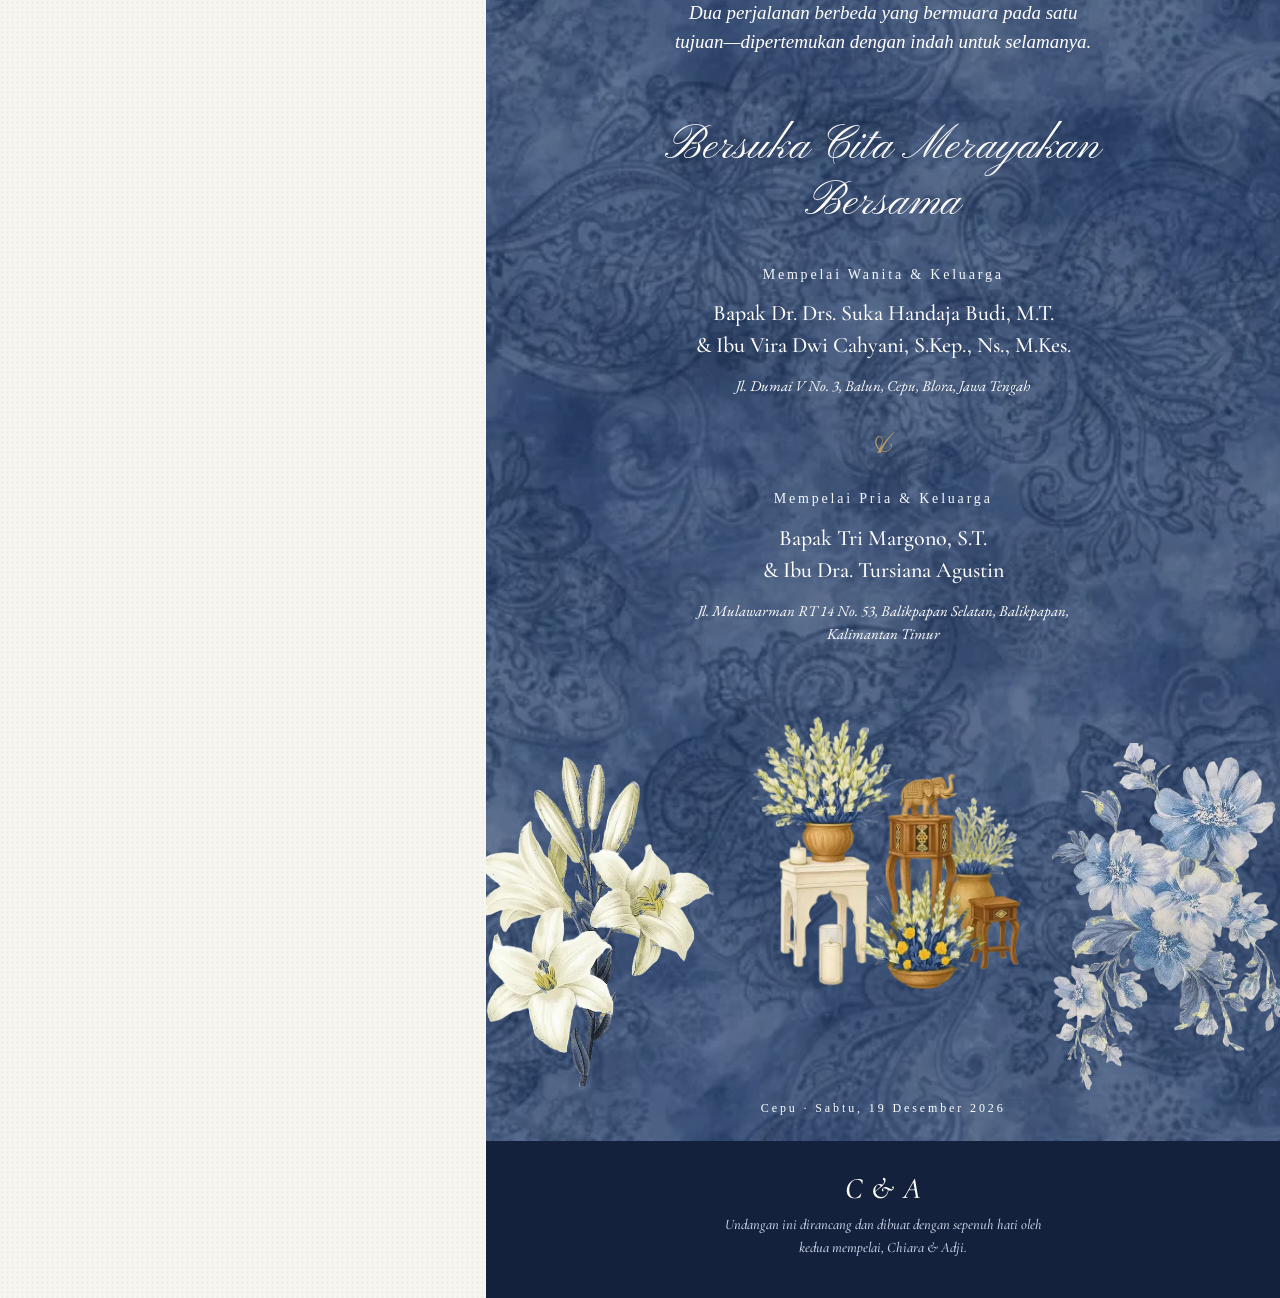
==== commit d88bd438: "Add files via upload" ====
--- a/index.html
+++ b/index.html
@@ -12,7 +12,7 @@
 <meta property="og:image" content="https://weddingofchiaradji.web.id/assets/og-image.jpg">
 <meta property="og:image:type" content="image/jpeg">
 <meta property="og:image:width" content="1200">
-<meta property="og:image:height" content="630">
+<meta property="og:image:height" content="1200">
 <meta property="og:url" content="https://weddingofchiaradji.web.id/">
 <meta name="twitter:card" content="summary_large_image">
 <link rel="icon" href="assets/favicon.svg" type="image/svg+xml">
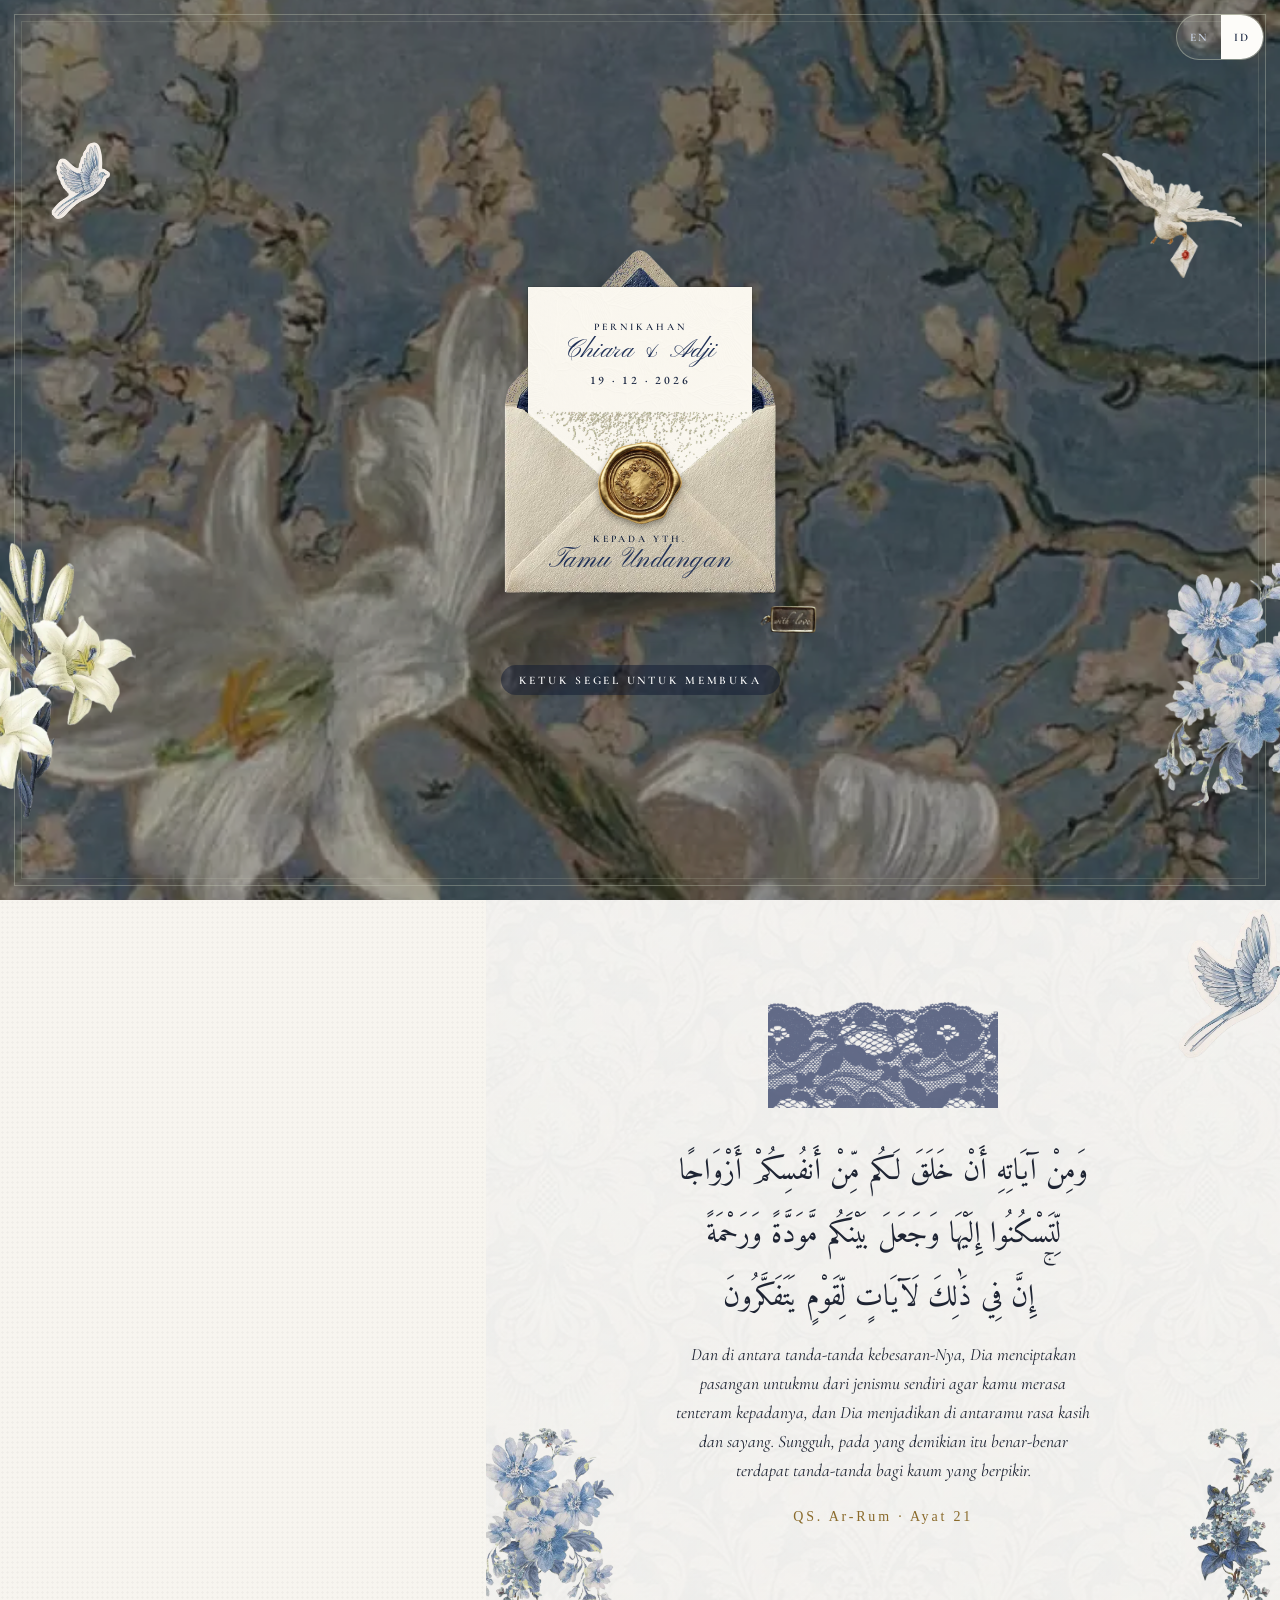
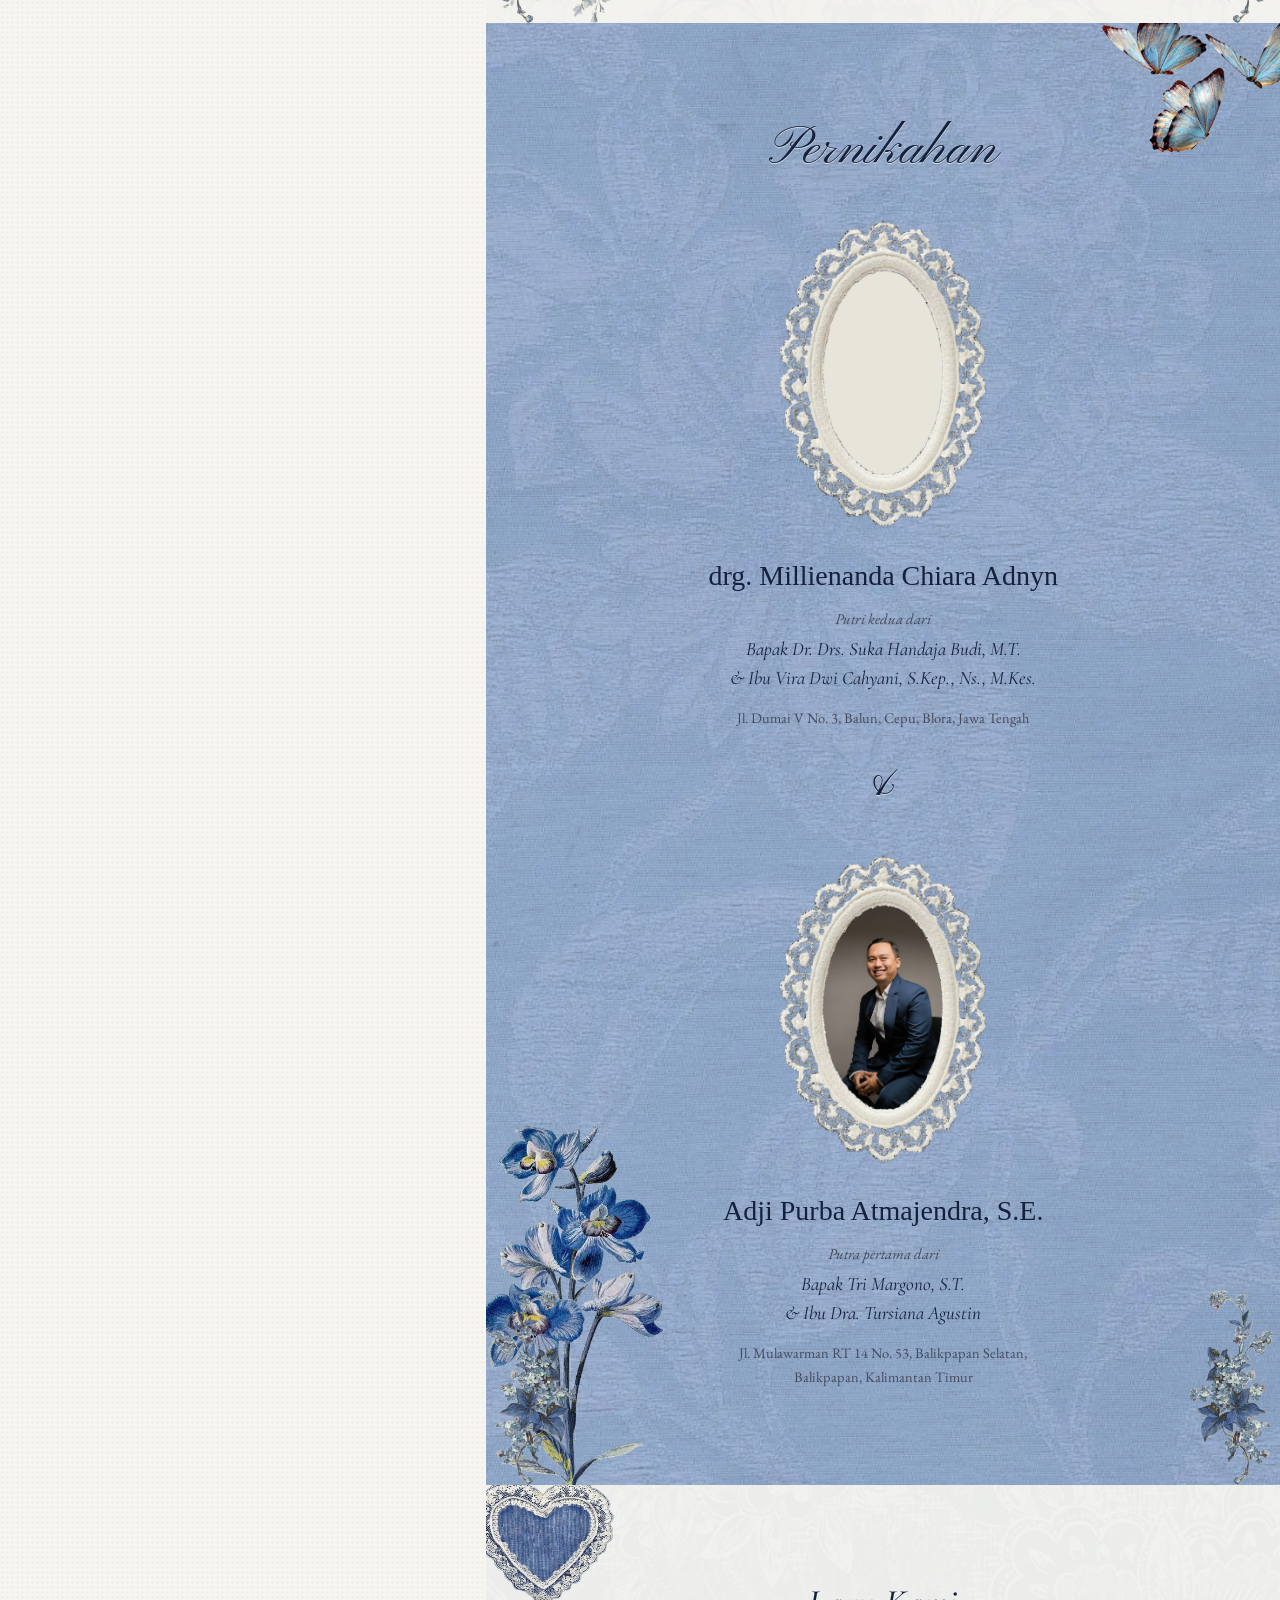
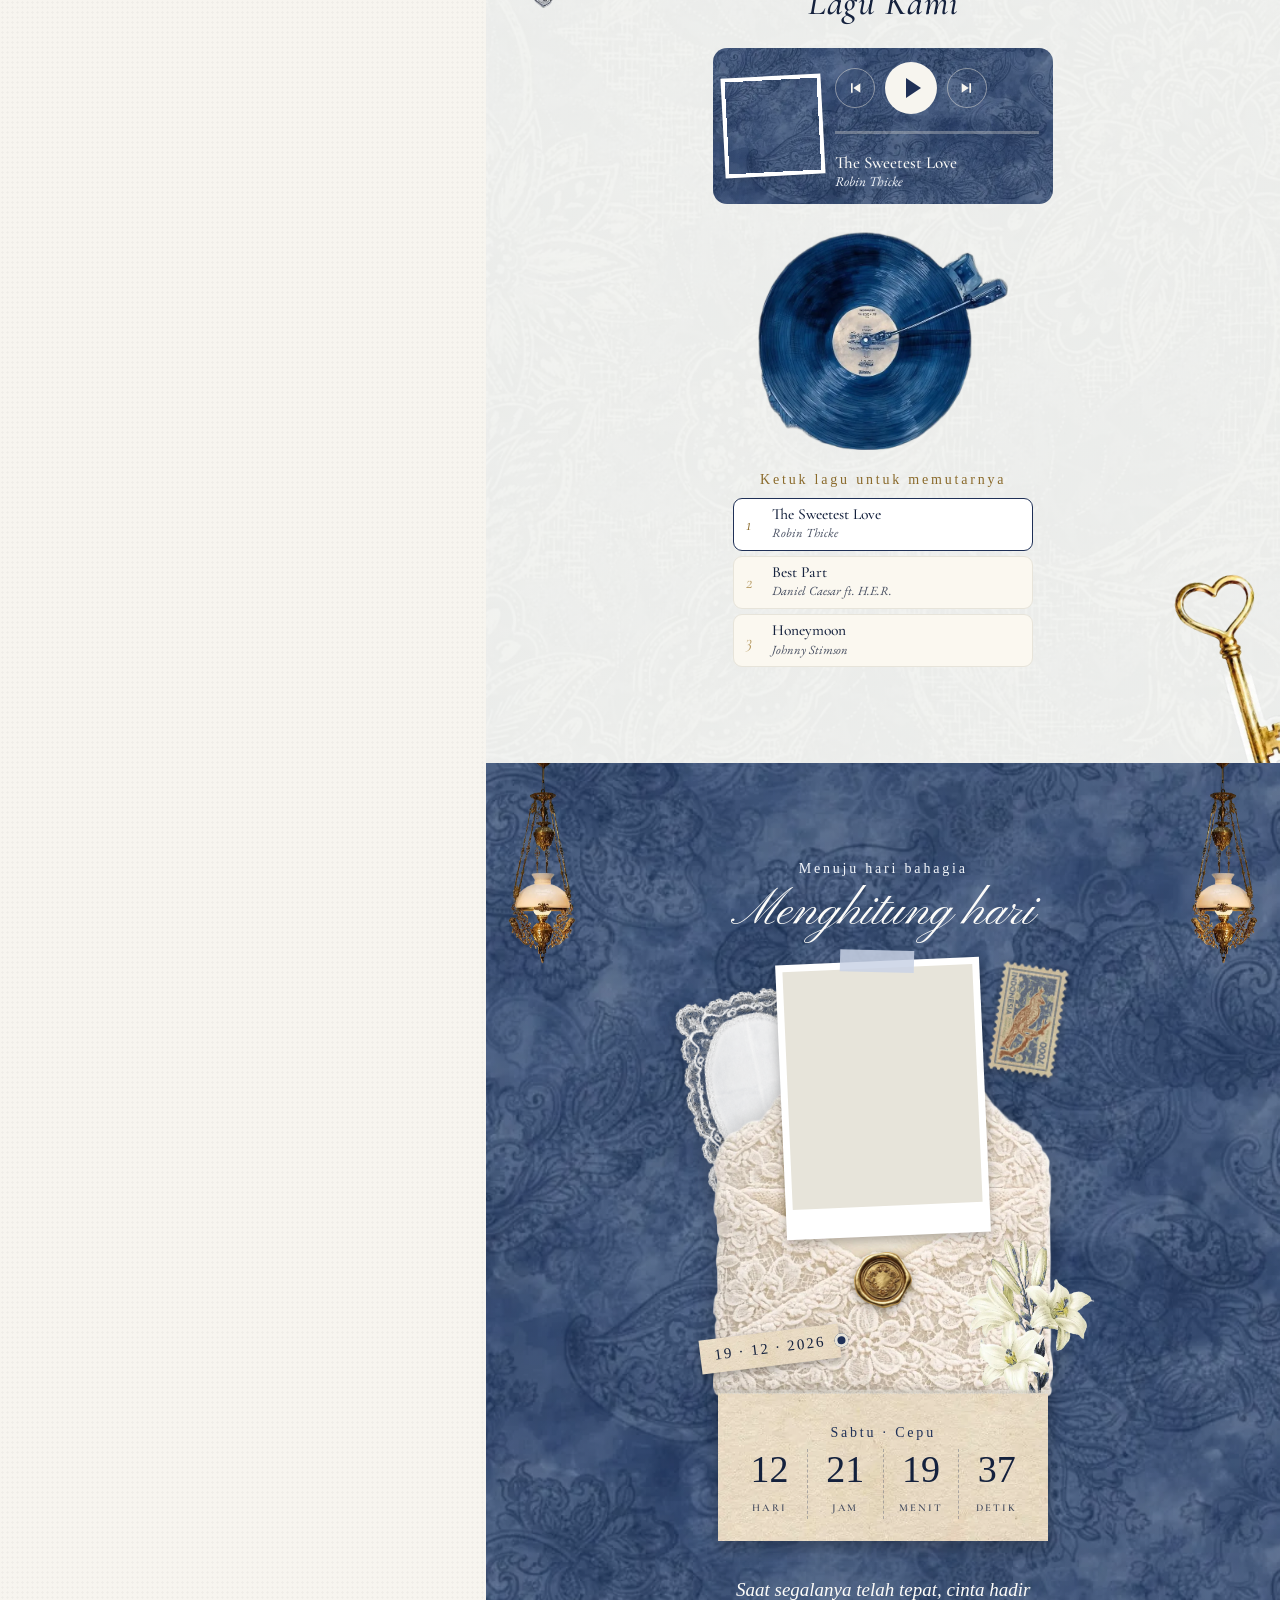
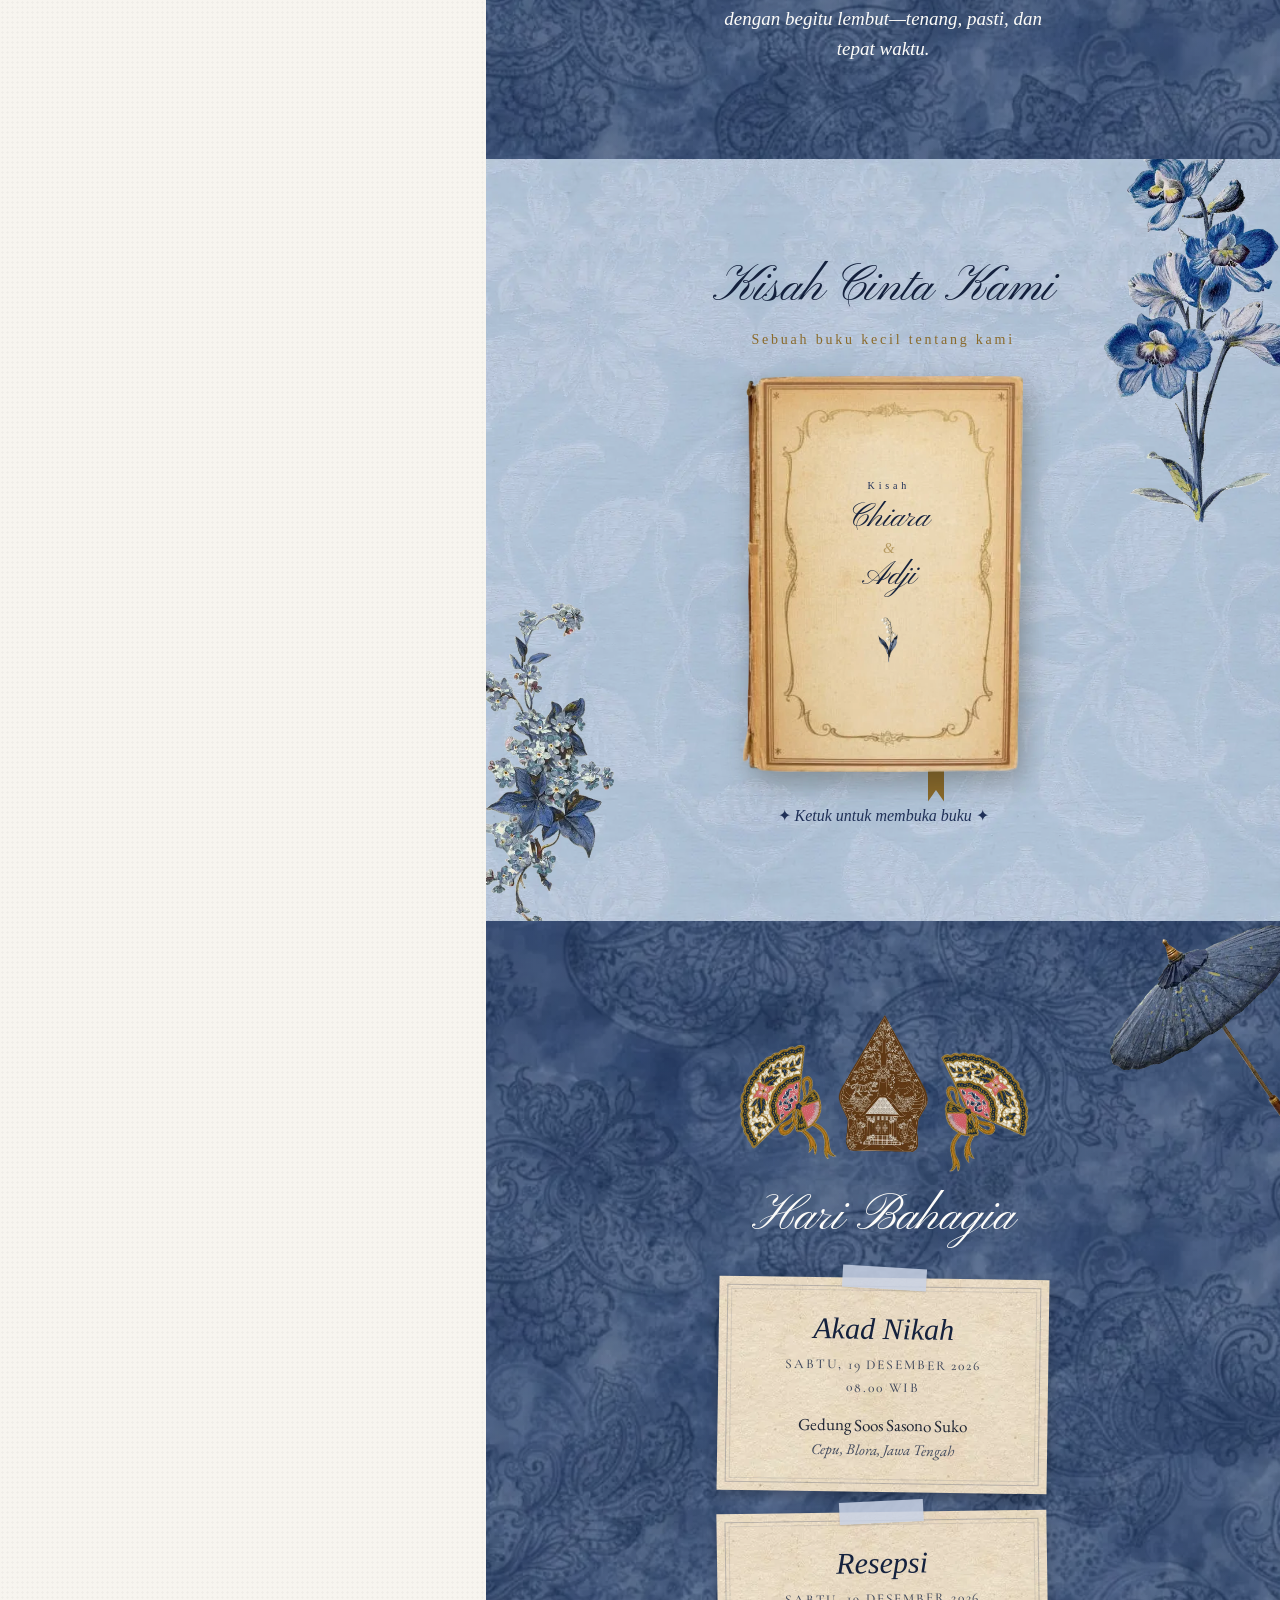
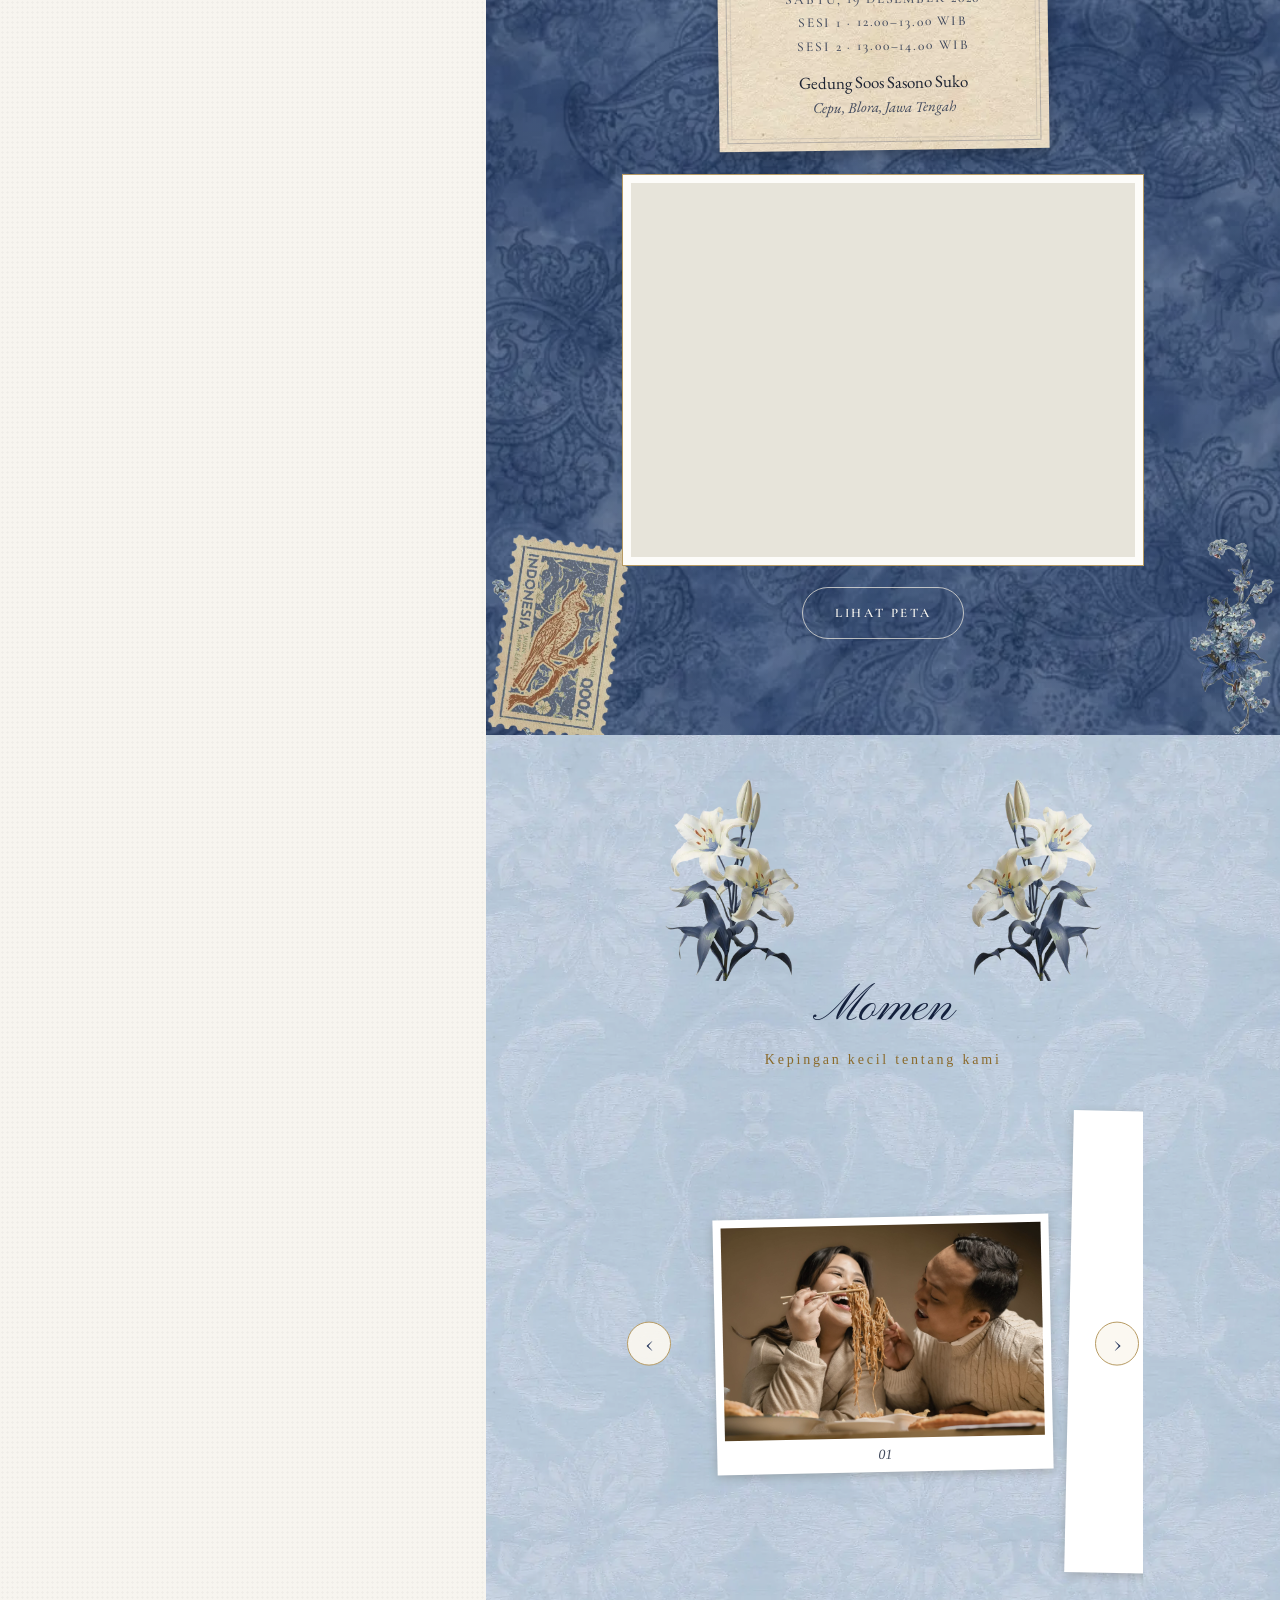
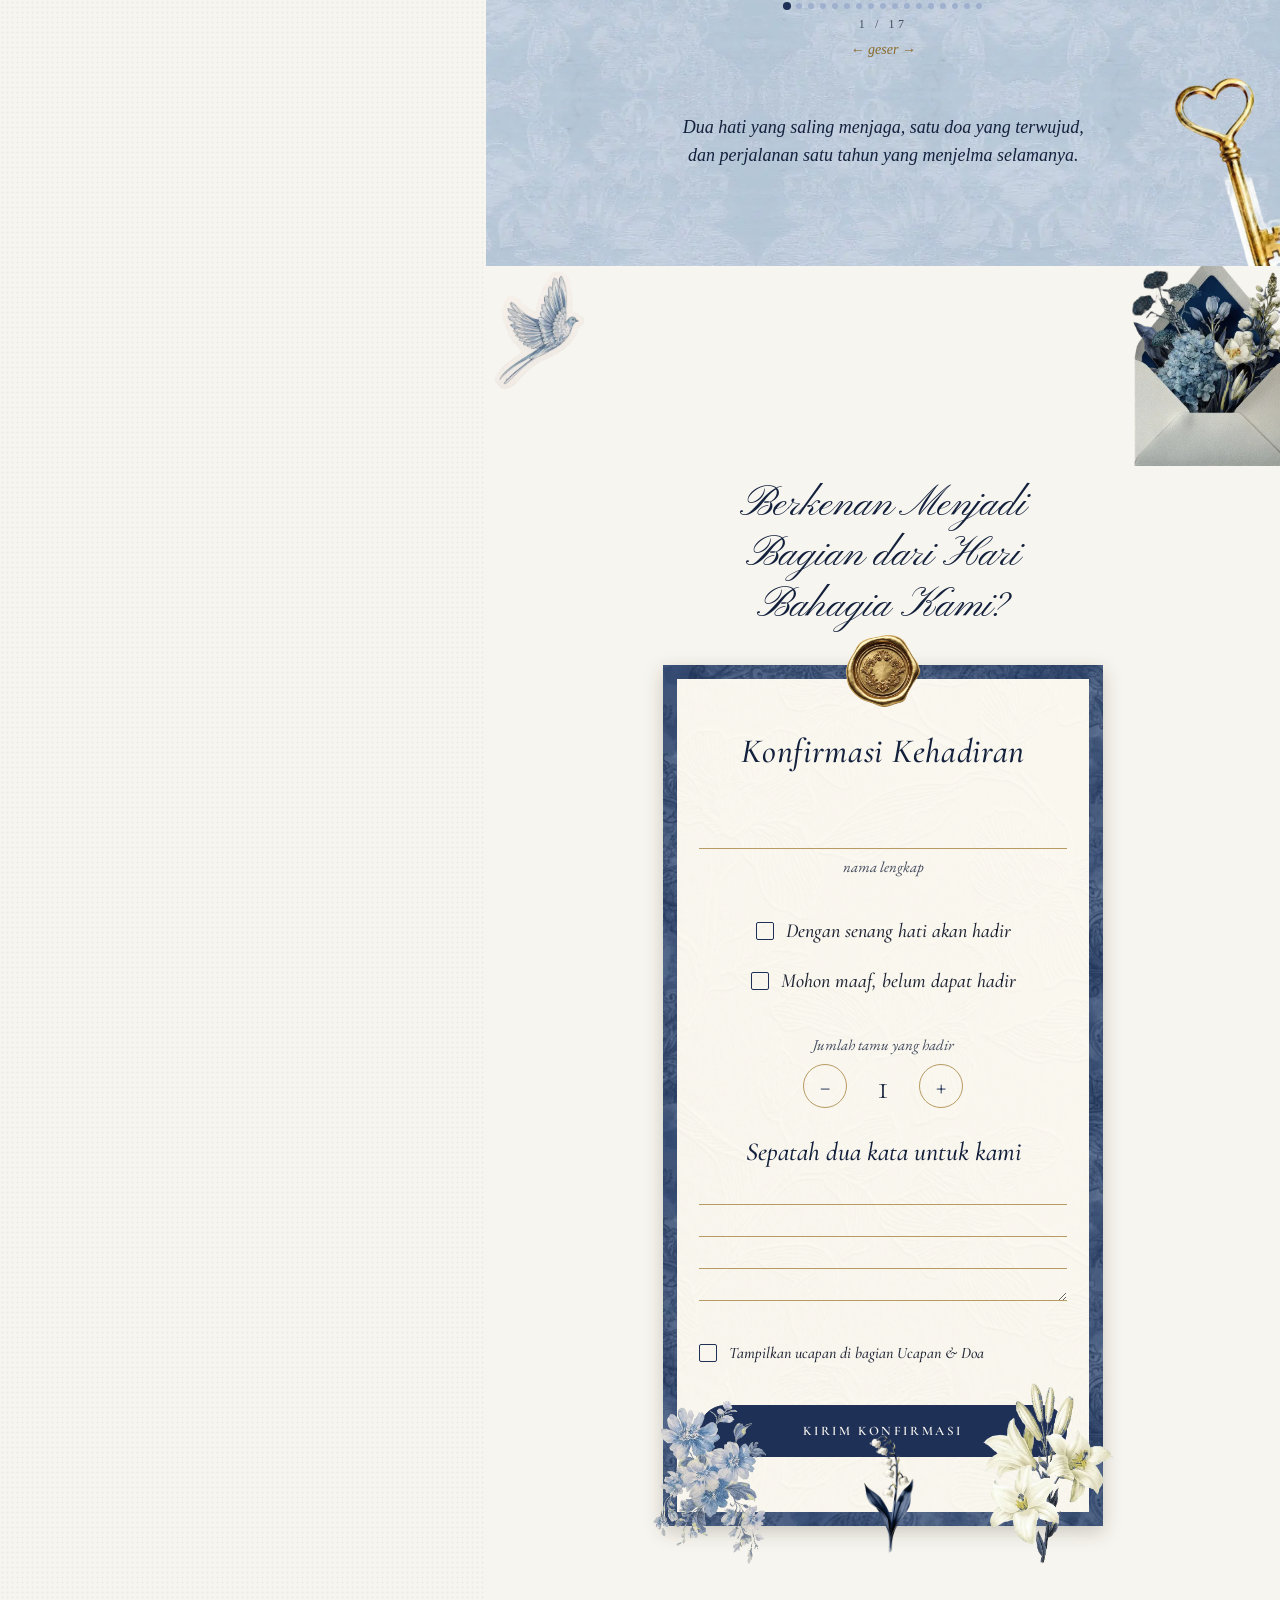
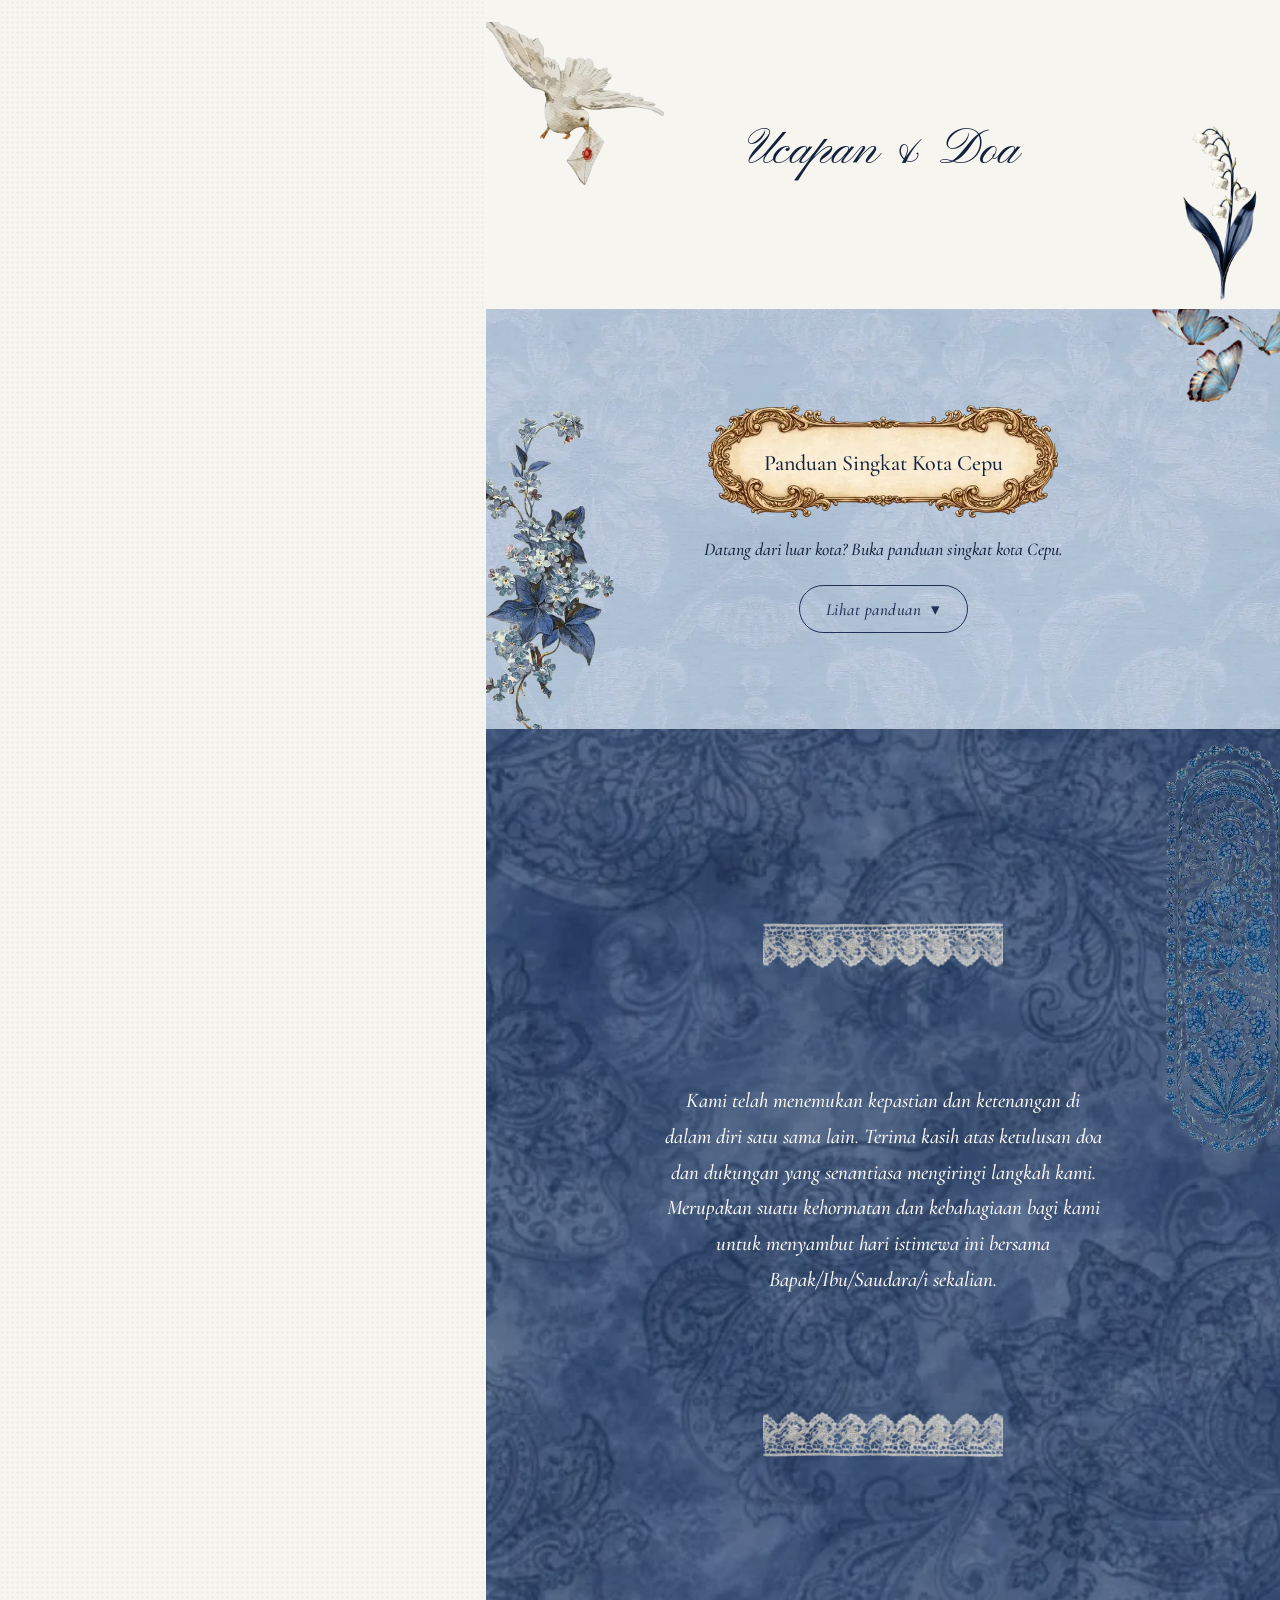
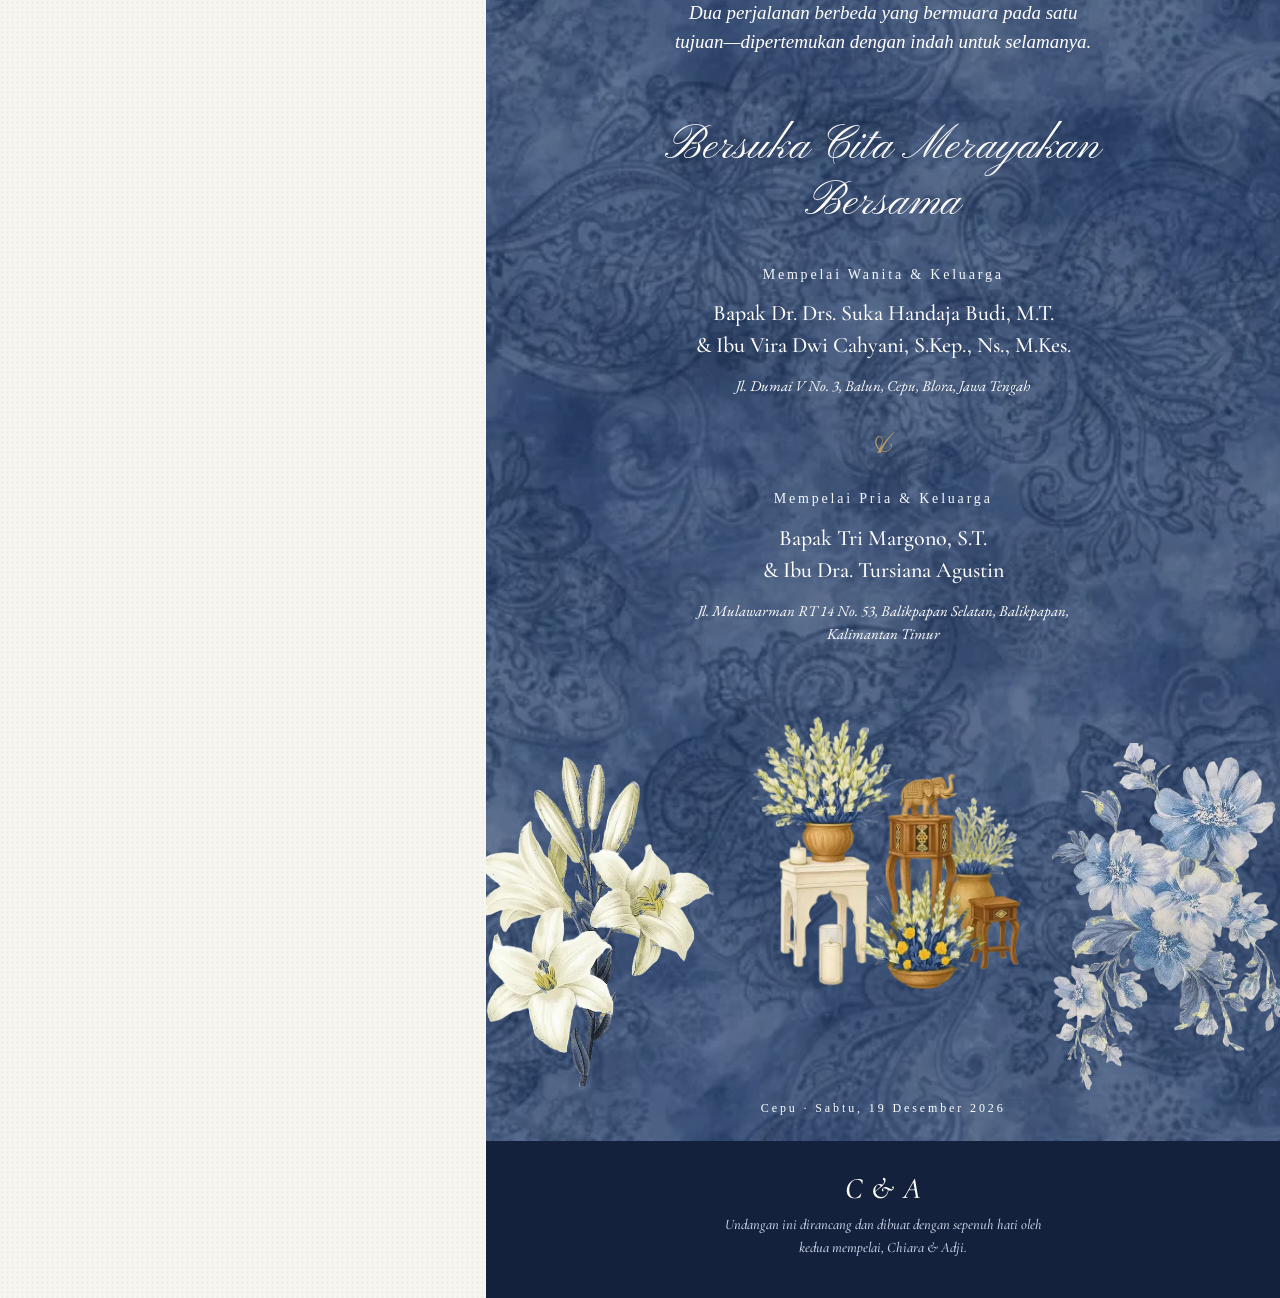
==== commit 1b864656: "Add files via upload" ====
--- a/index.html
+++ b/index.html
@@ -9,7 +9,7 @@
 <meta property="og:type" content="website">
 <meta property="og:title" content="The Wedding of Chiara &amp; Adji">
 <meta property="og:description" content="Menjadi sebuah kebahagiaan bagi kami untuk mengundang Bapak/Ibu/Saudara/i di hari bahagia kami. Sabtu, 19 Desember 2026 · Cepu">
-<meta property="og:image" content="https://weddingofchiaradji.web.id/assets/og-image.jpg">
+<meta property="og:image" content="https://weddingofchiaradji.web.id/assets/og-image-square.jpg">
 <meta property="og:image:type" content="image/jpeg">
 <meta property="og:image:width" content="1200">
 <meta property="og:image:height" content="1200">
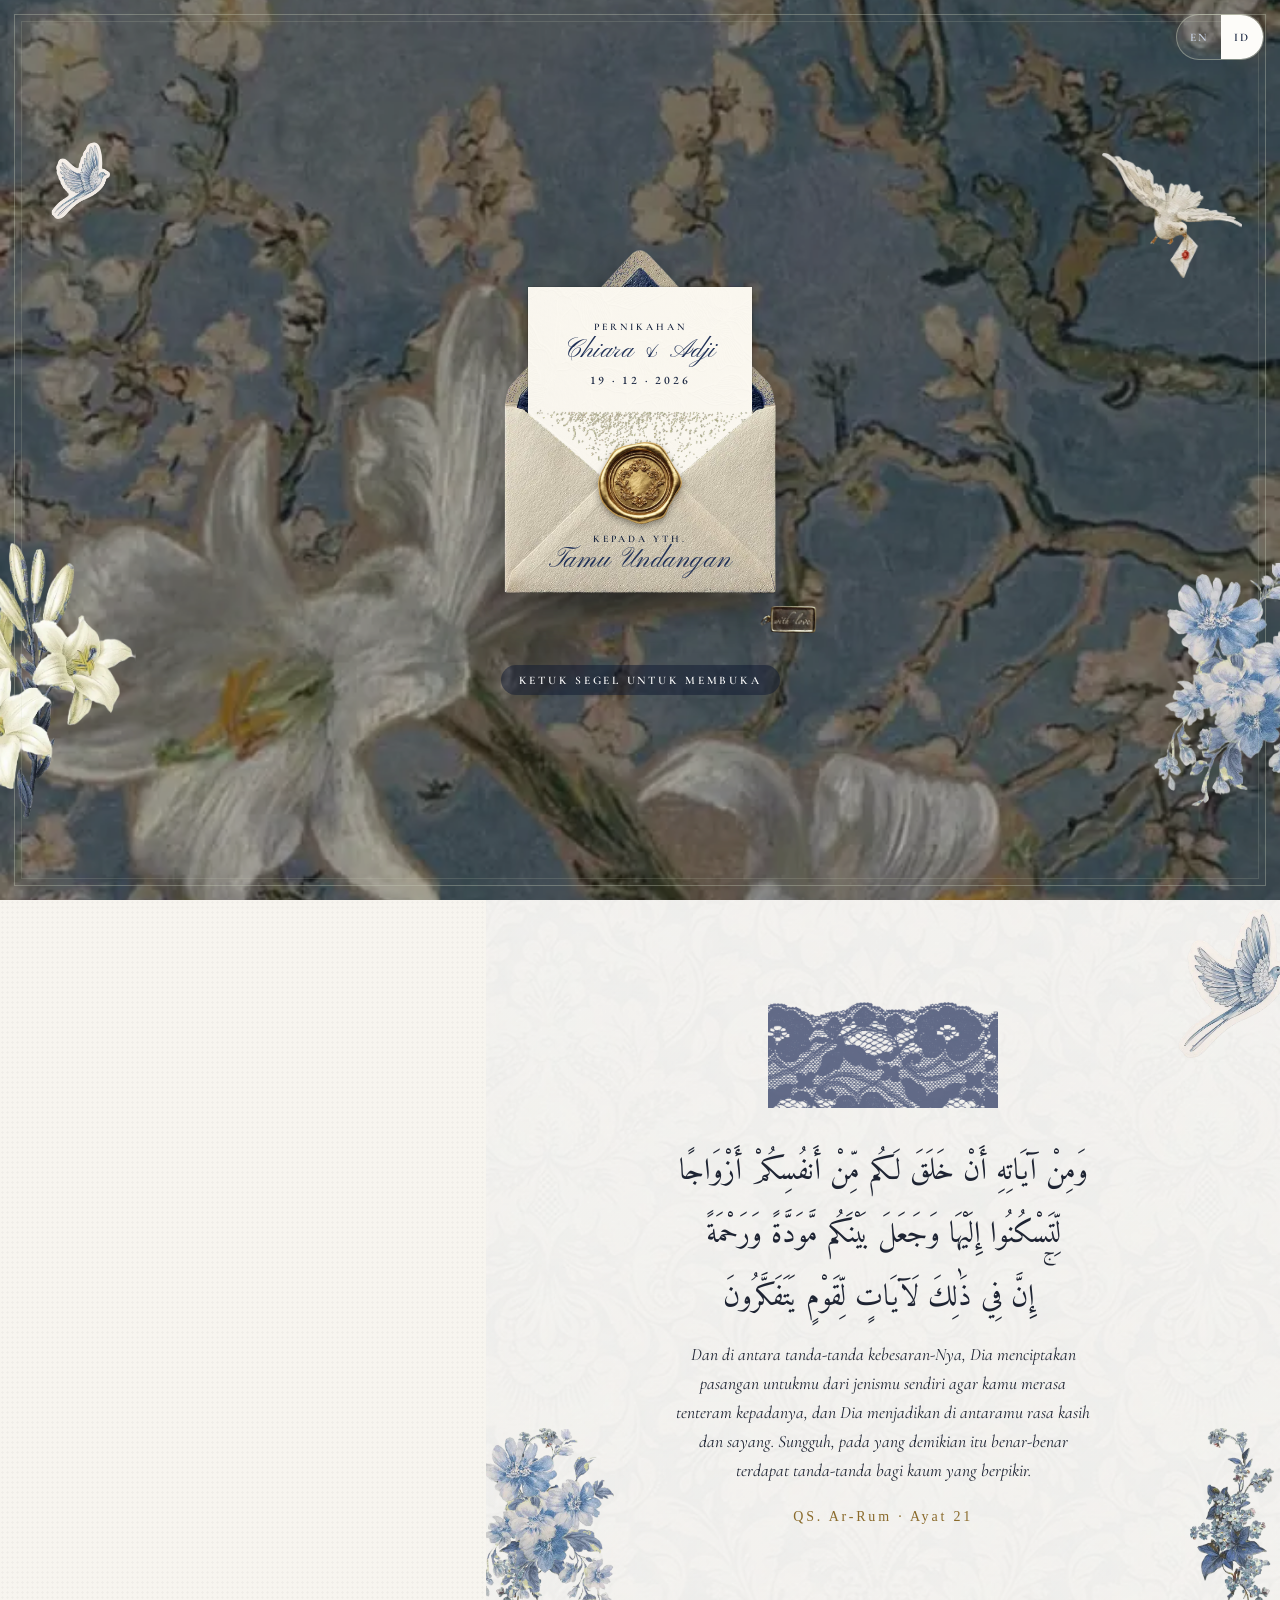
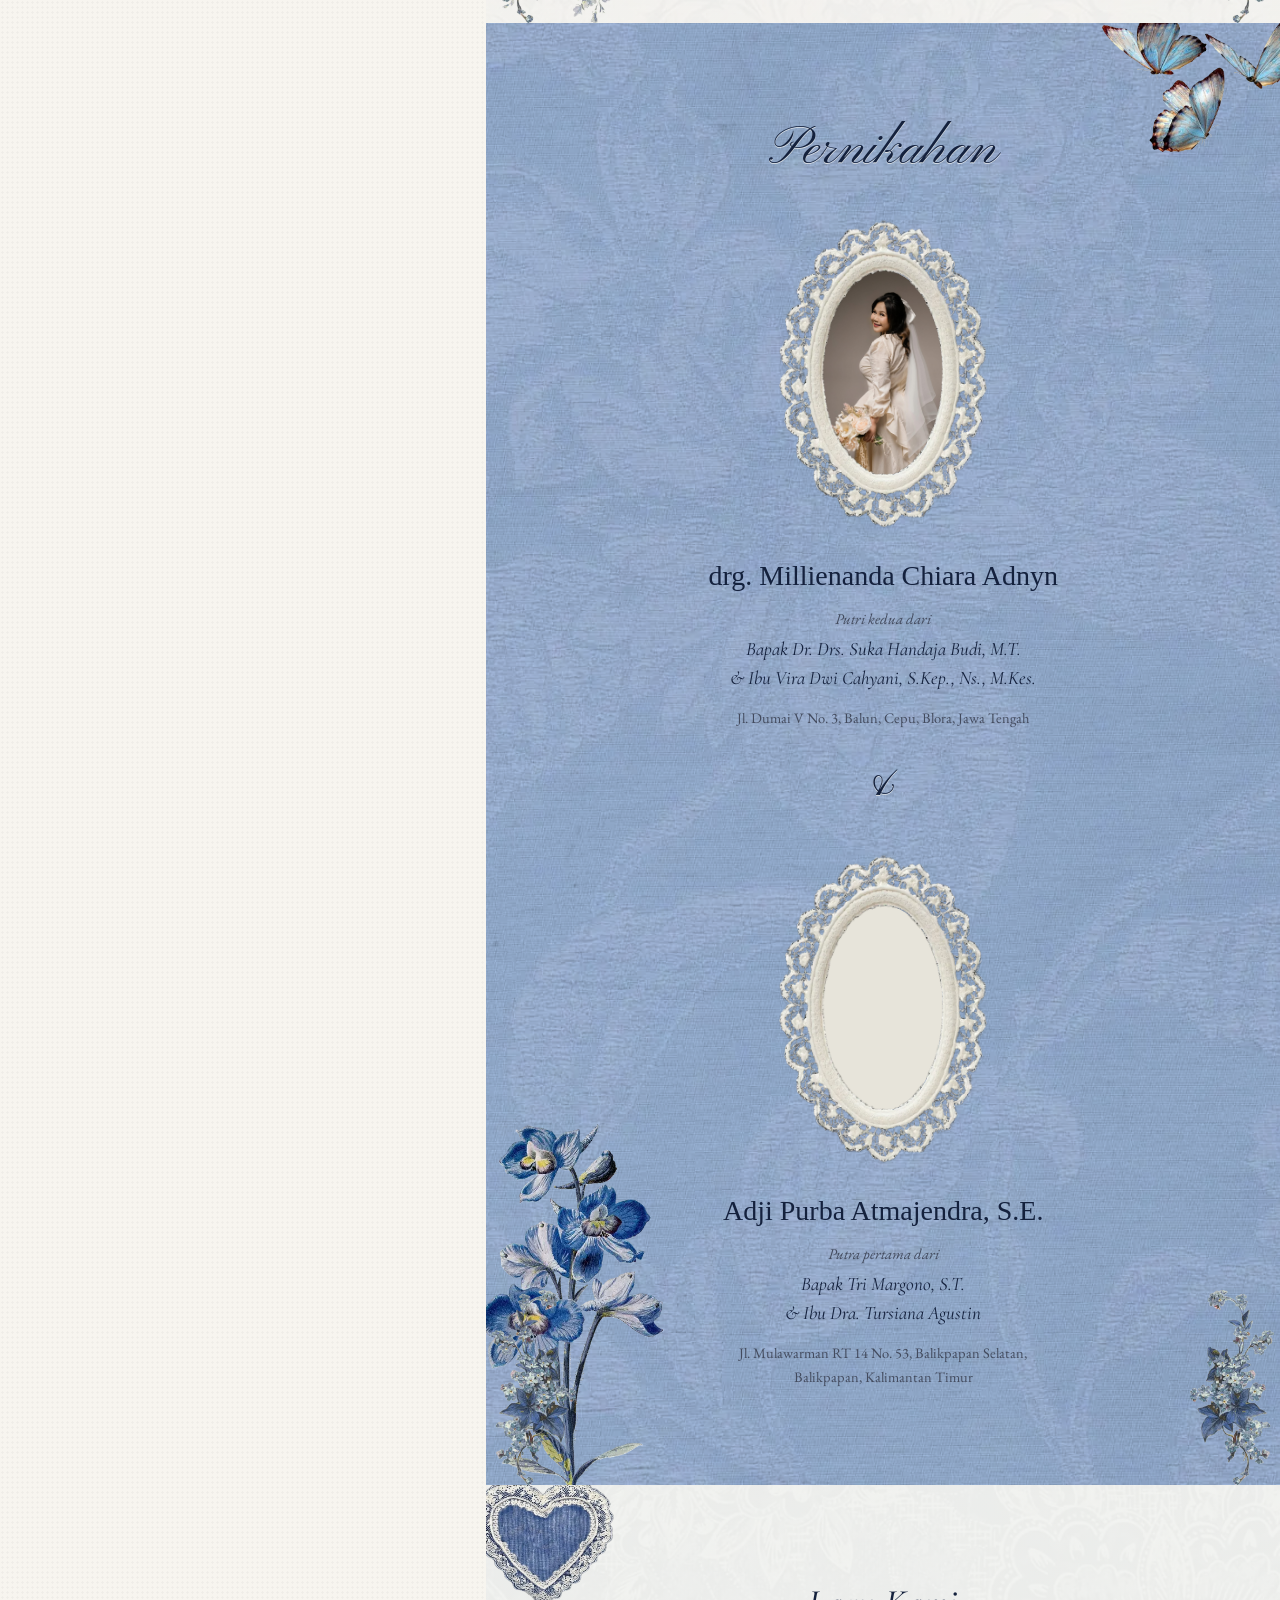
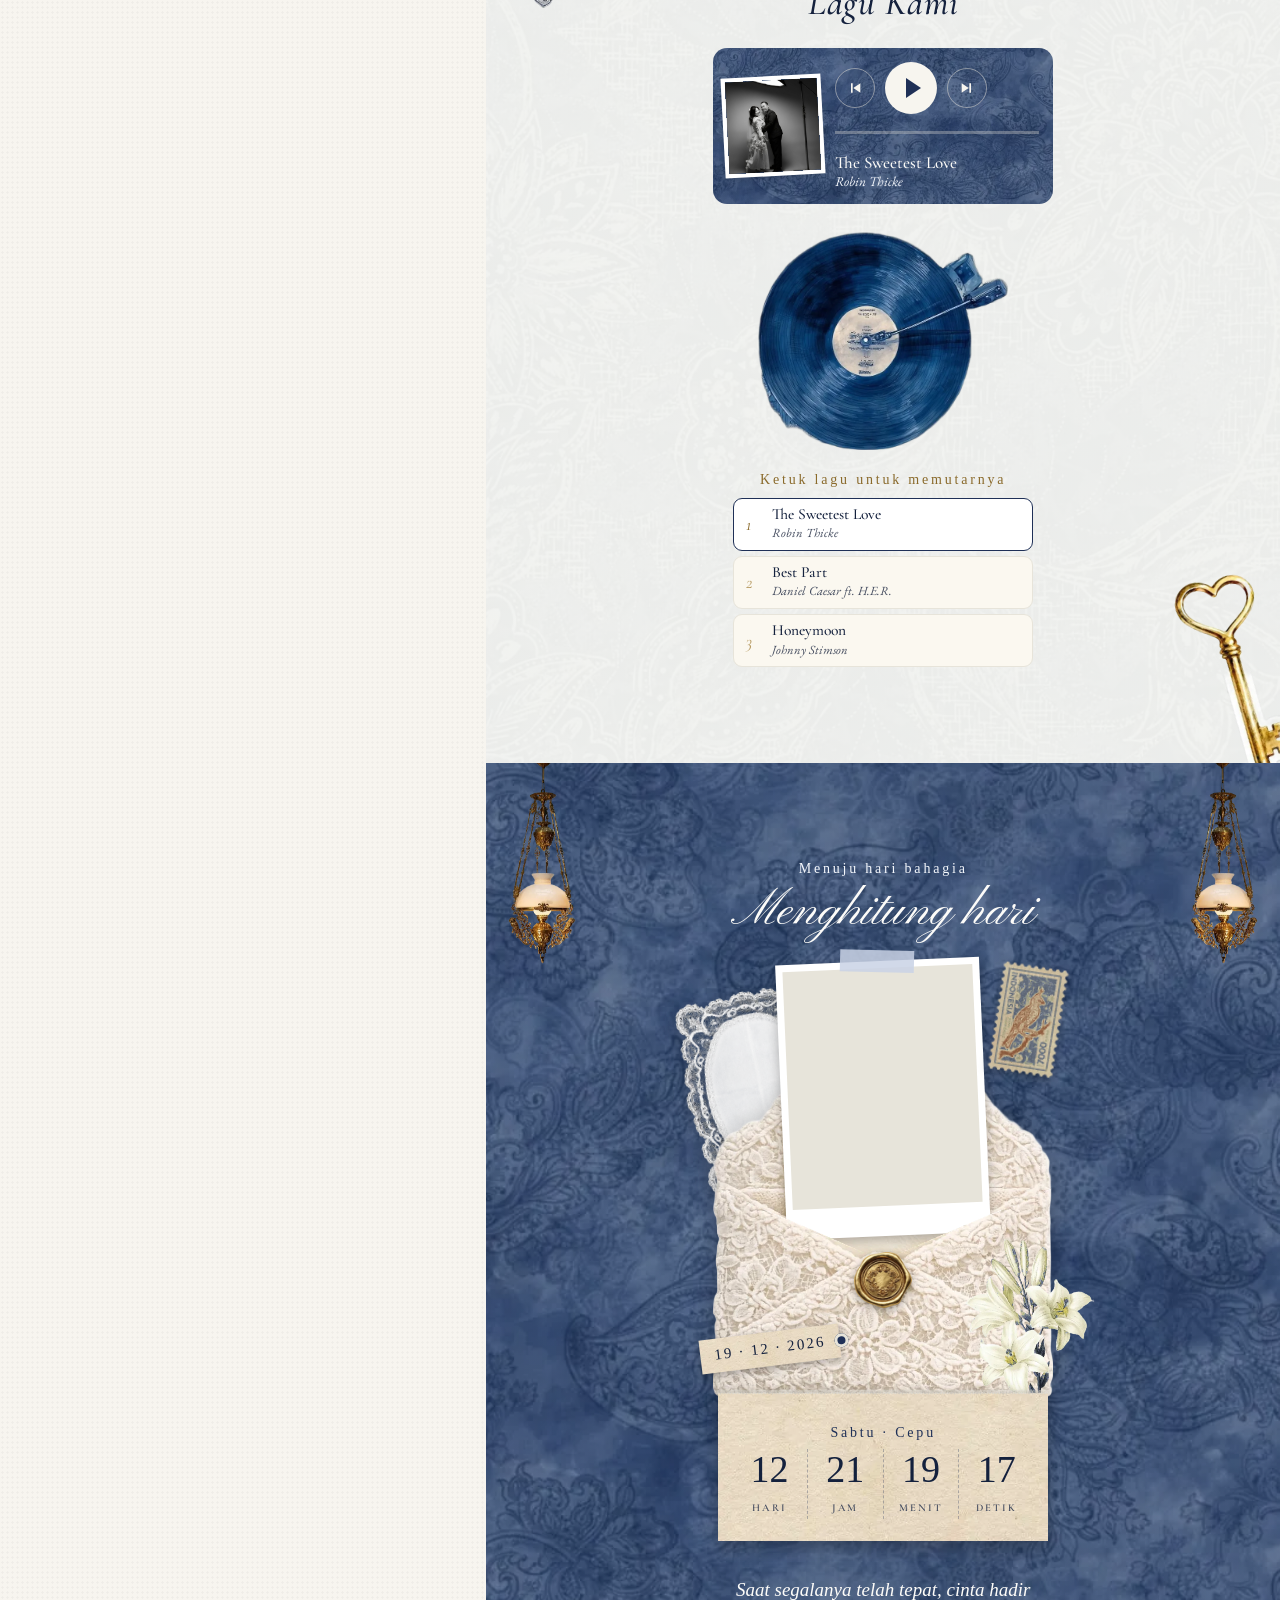
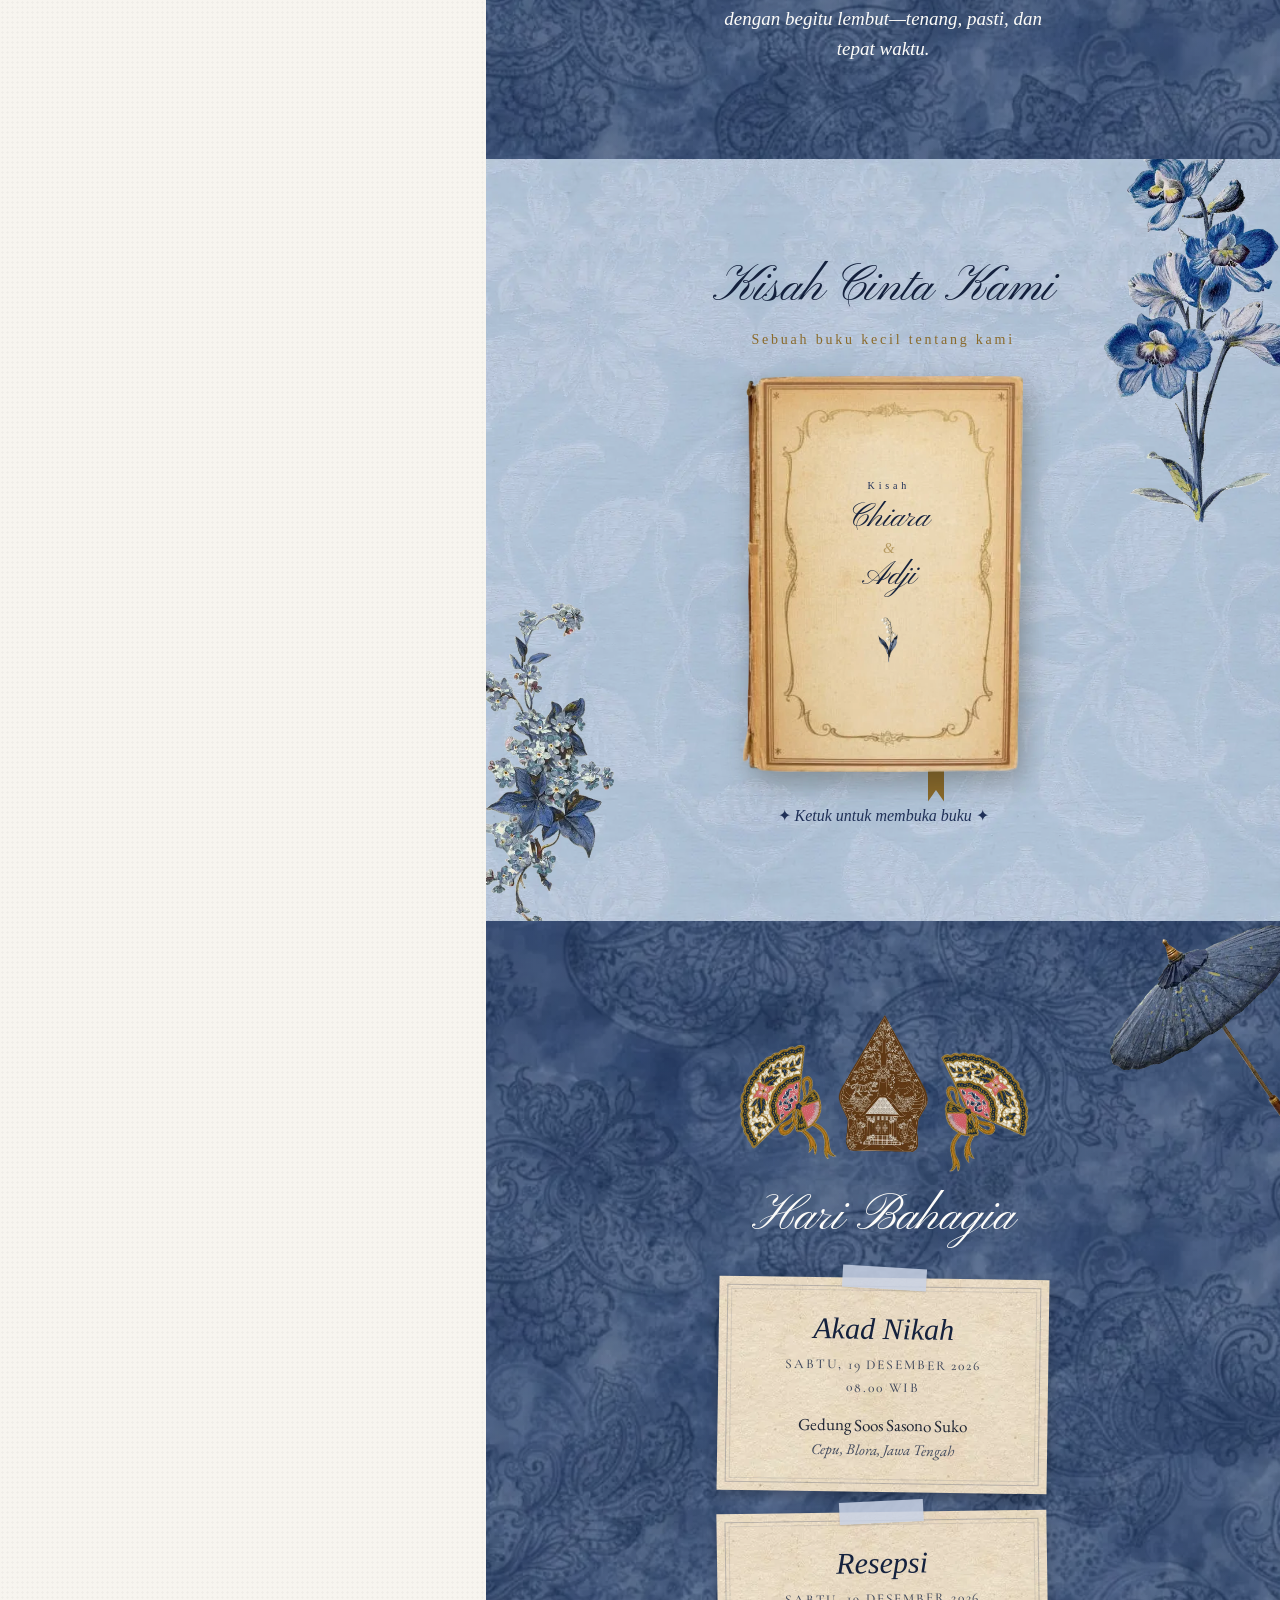
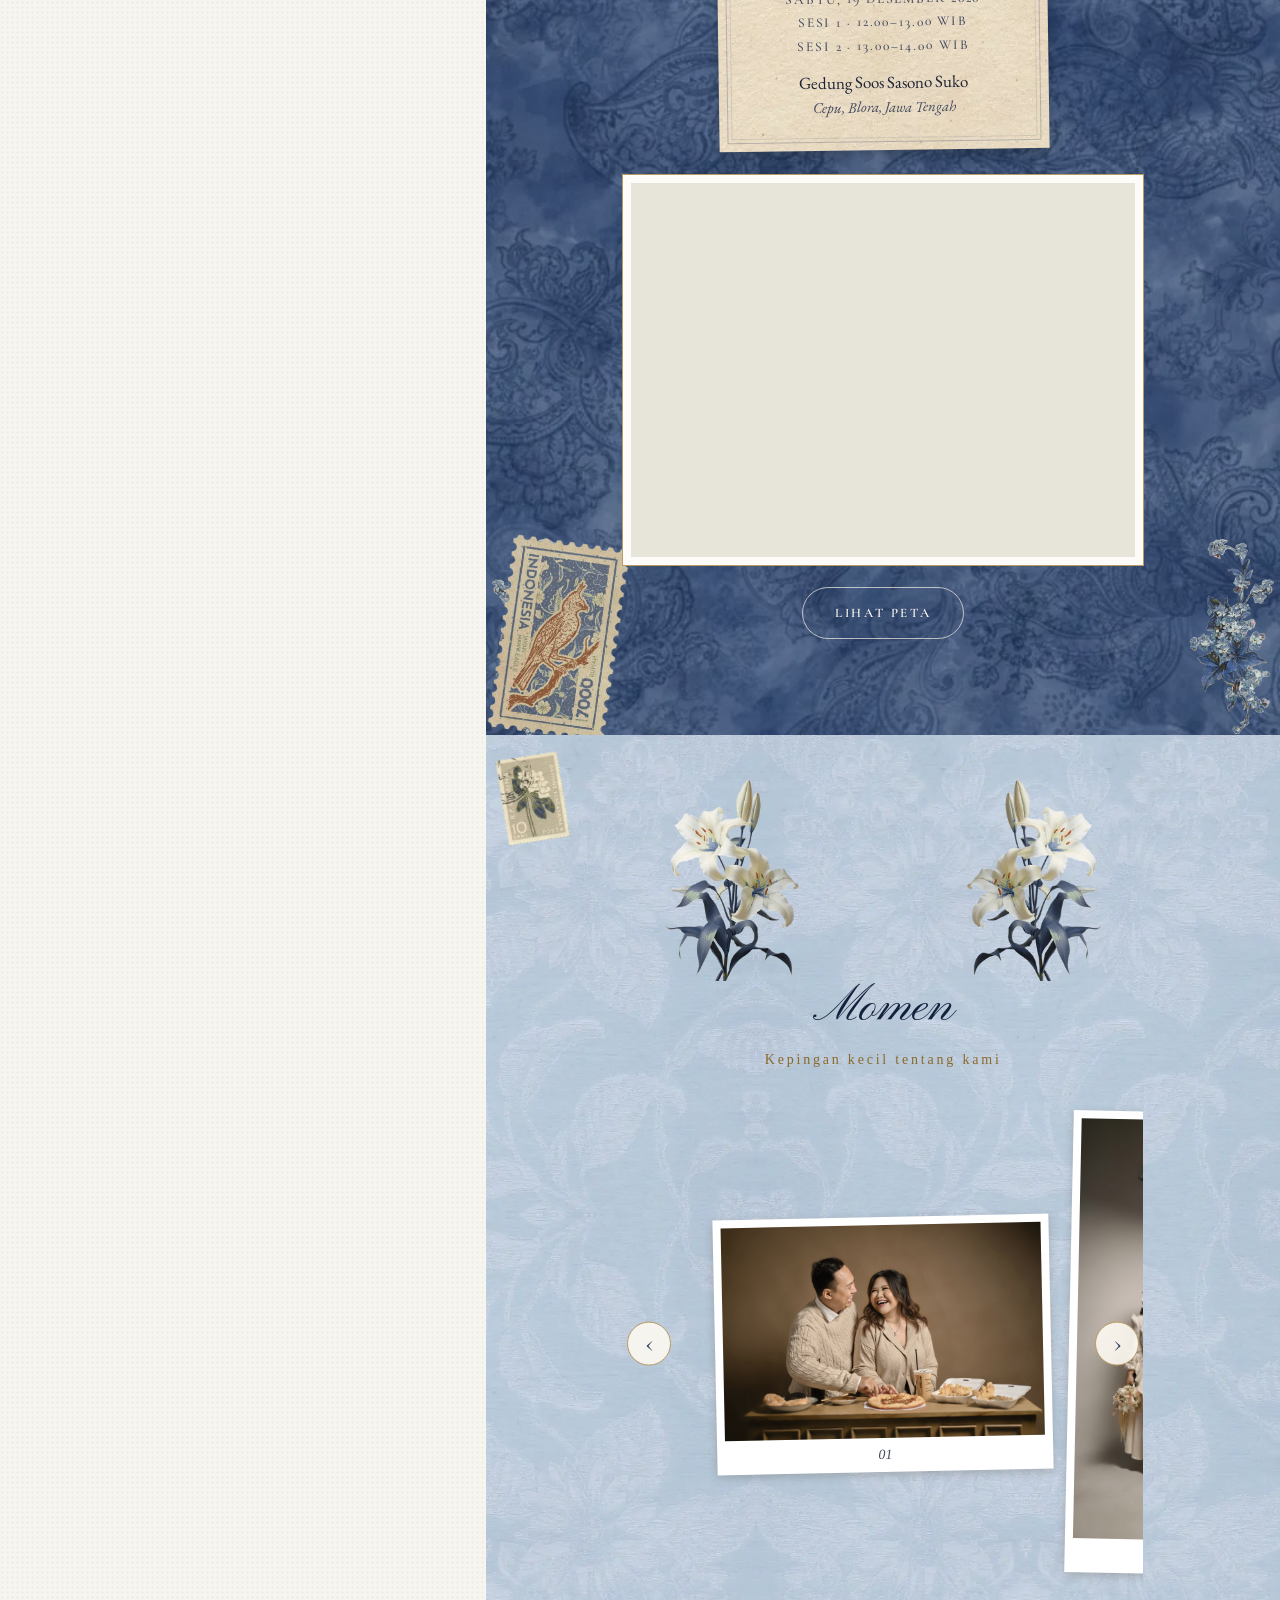
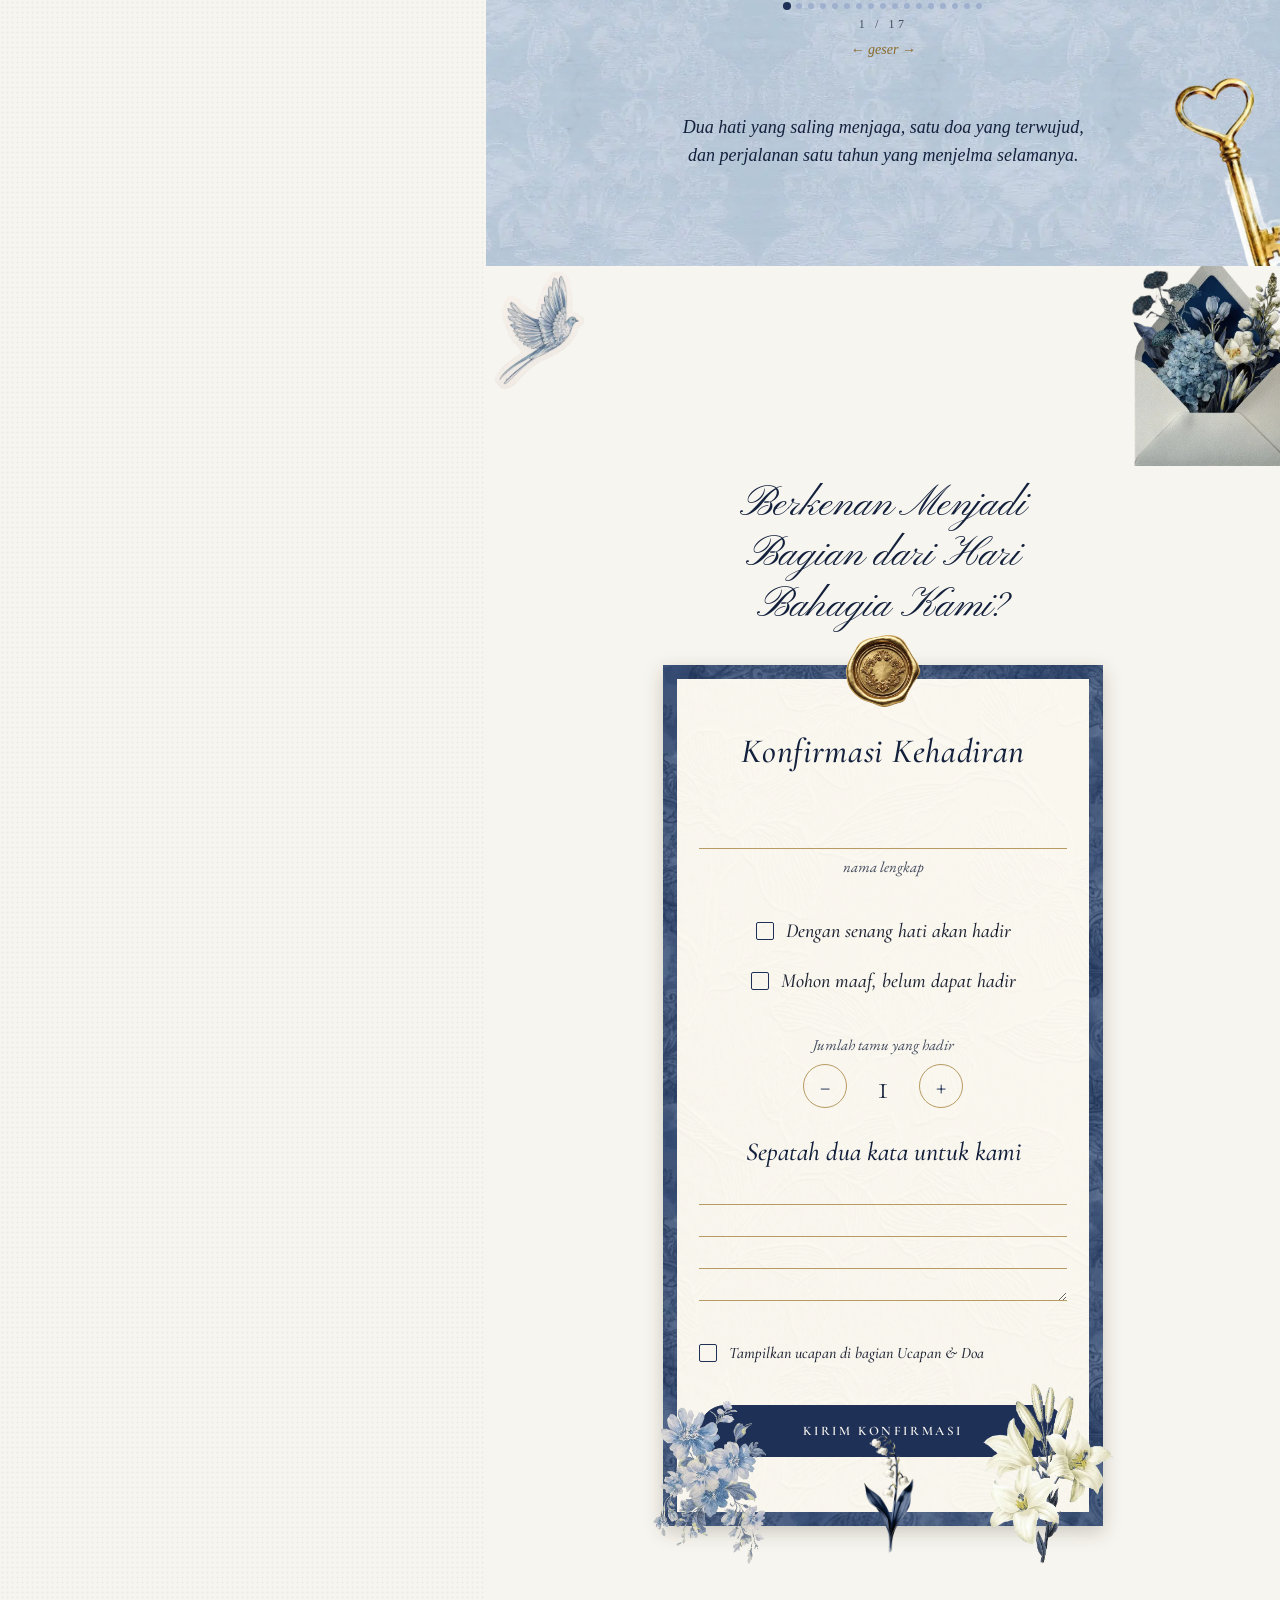
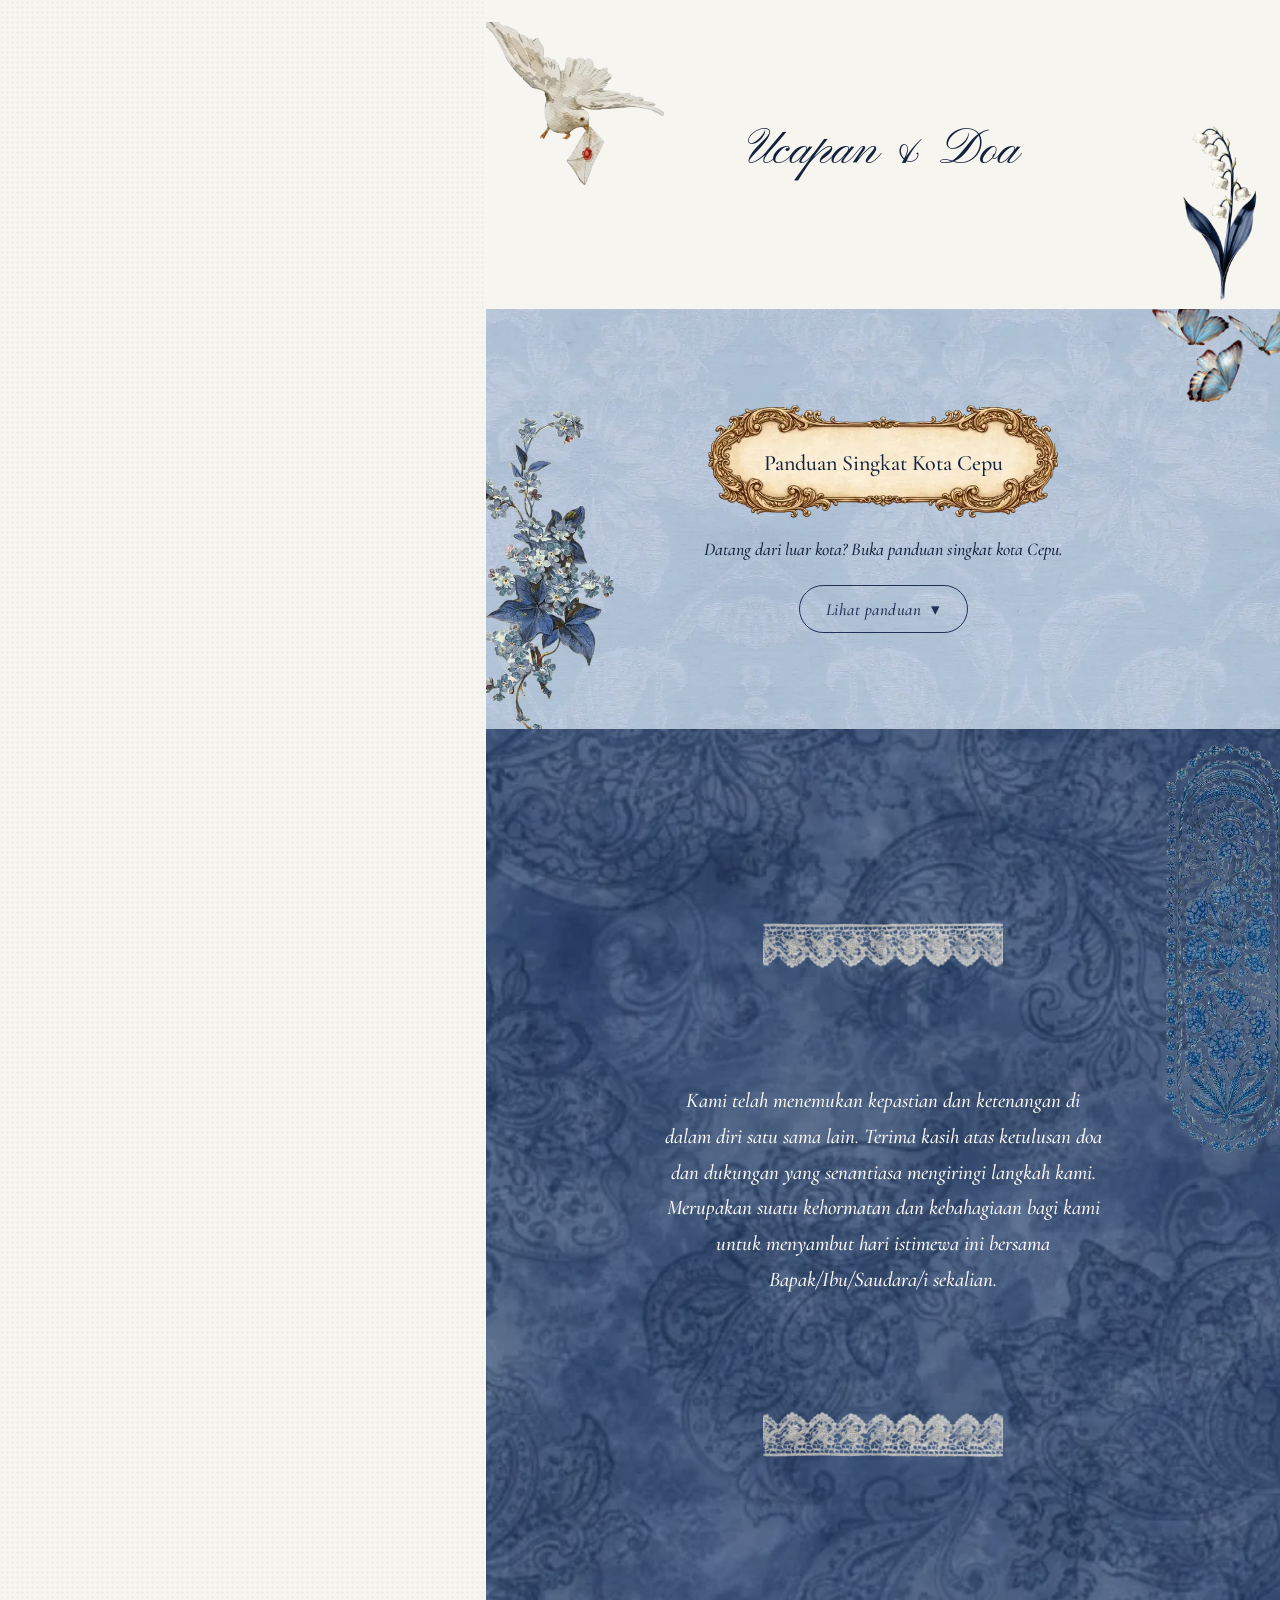
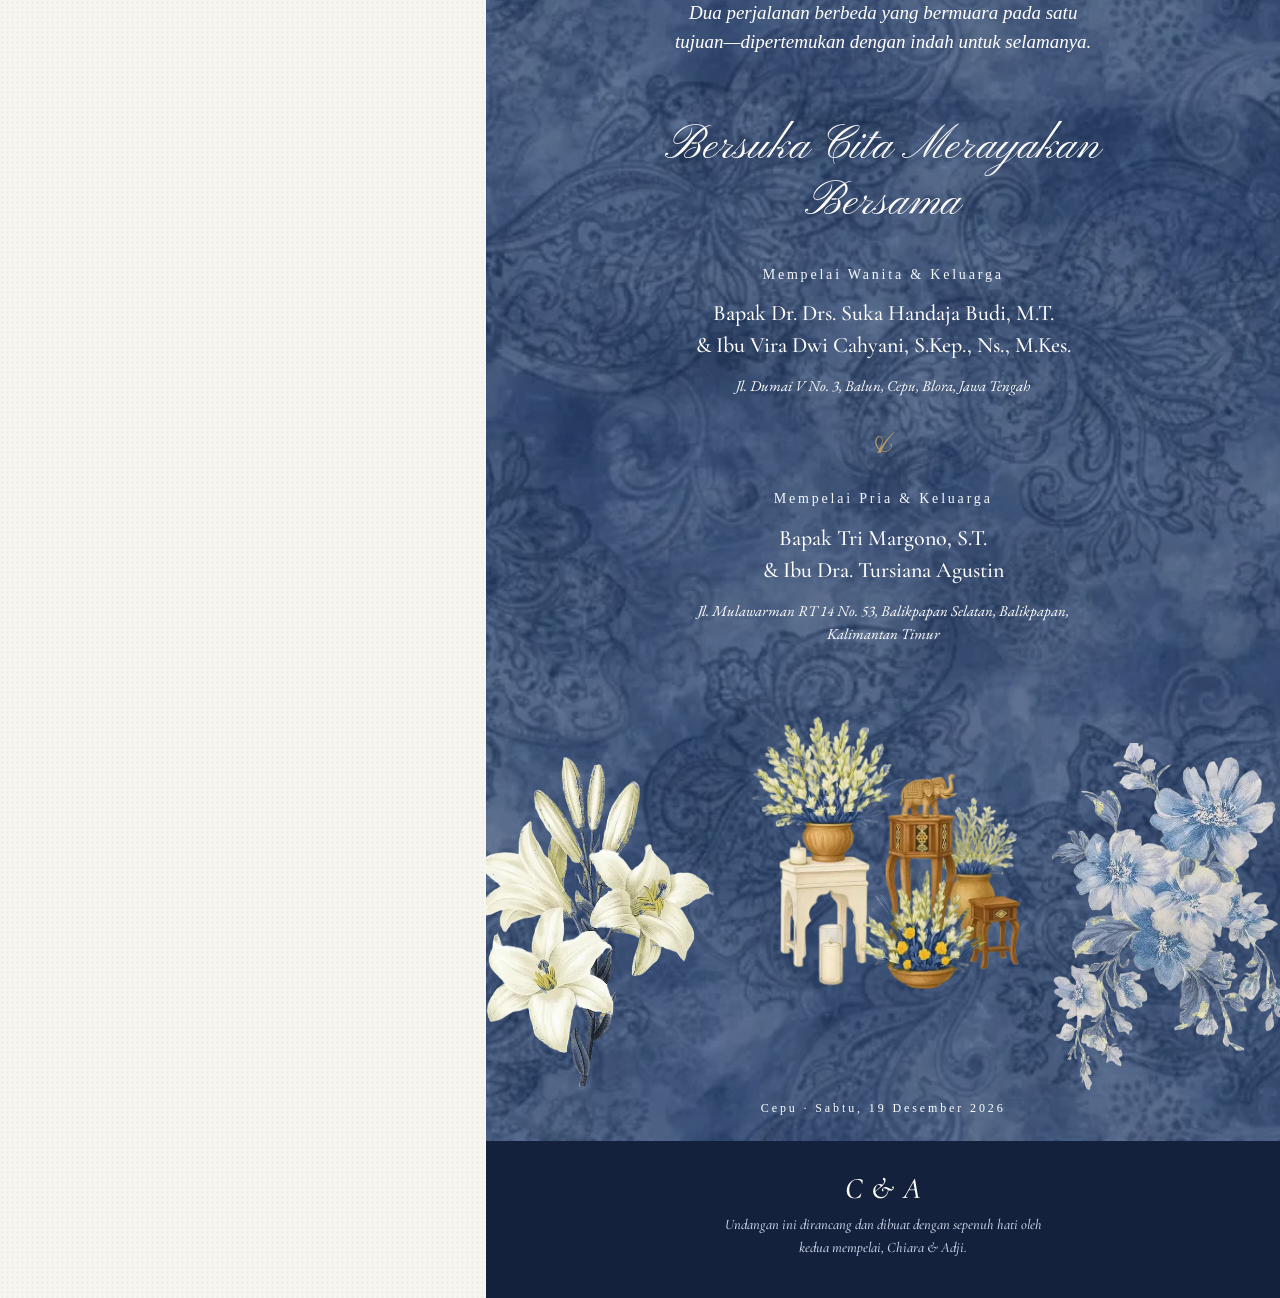
==== commit 9c3054e5: "Add files via upload" ====
--- a/index.html
+++ b/index.html
@@ -9,10 +9,10 @@
 <meta property="og:type" content="website">
 <meta property="og:title" content="The Wedding of Chiara &amp; Adji">
 <meta property="og:description" content="Menjadi sebuah kebahagiaan bagi kami untuk mengundang Bapak/Ibu/Saudara/i di hari bahagia kami. Sabtu, 19 Desember 2026 · Cepu">
-<meta property="og:image" content="https://weddingofchiaradji.web.id/assets/og-image-square.jpg">
+<meta property="og:image" content="https://weddingofchiaradji.web.id/assets/og-image-portrait.jpg">
 <meta property="og:image:type" content="image/jpeg">
-<meta property="og:image:width" content="1200">
-<meta property="og:image:height" content="1200">
+<meta property="og:image:width" content="1173">
+<meta property="og:image:height" content="1800">
 <meta property="og:url" content="https://weddingofchiaradji.web.id/">
 <meta name="twitter:card" content="summary_large_image">
 <link rel="icon" href="assets/favicon.svg" type="image/svg+xml">
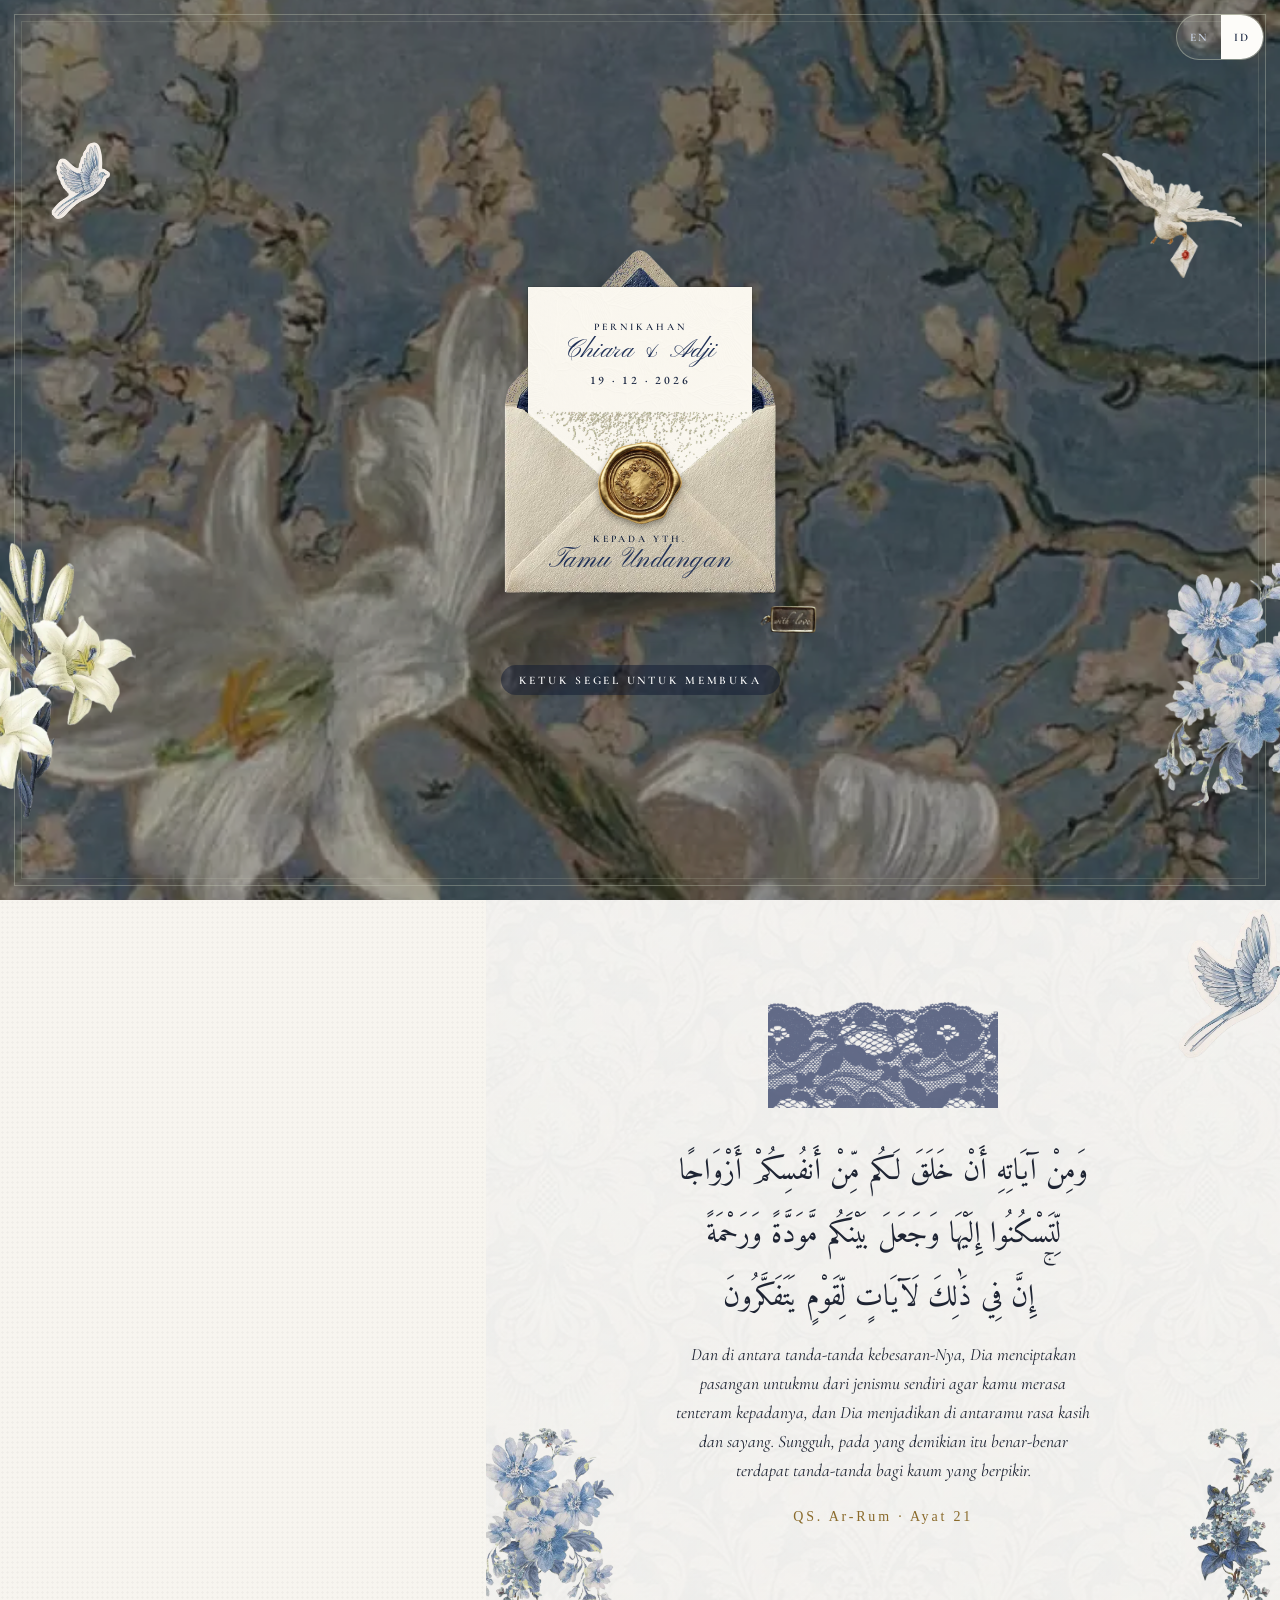
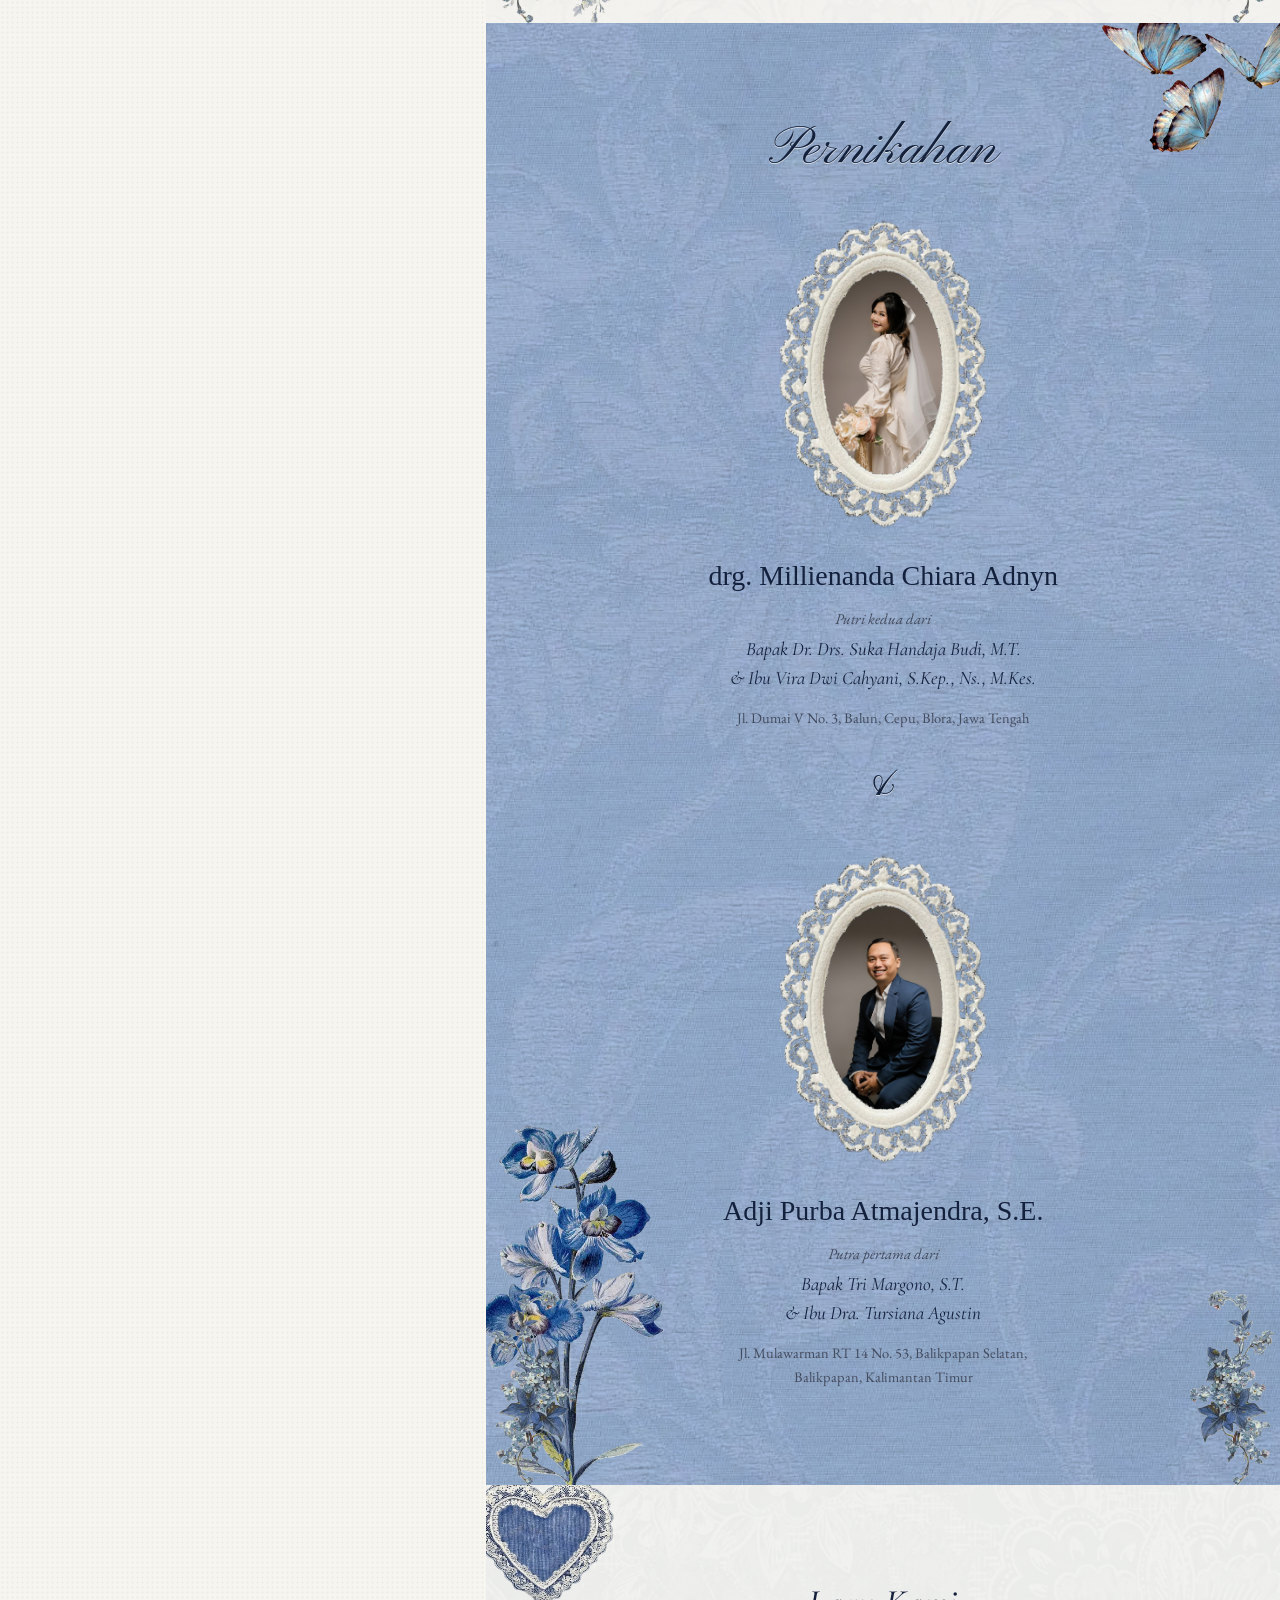
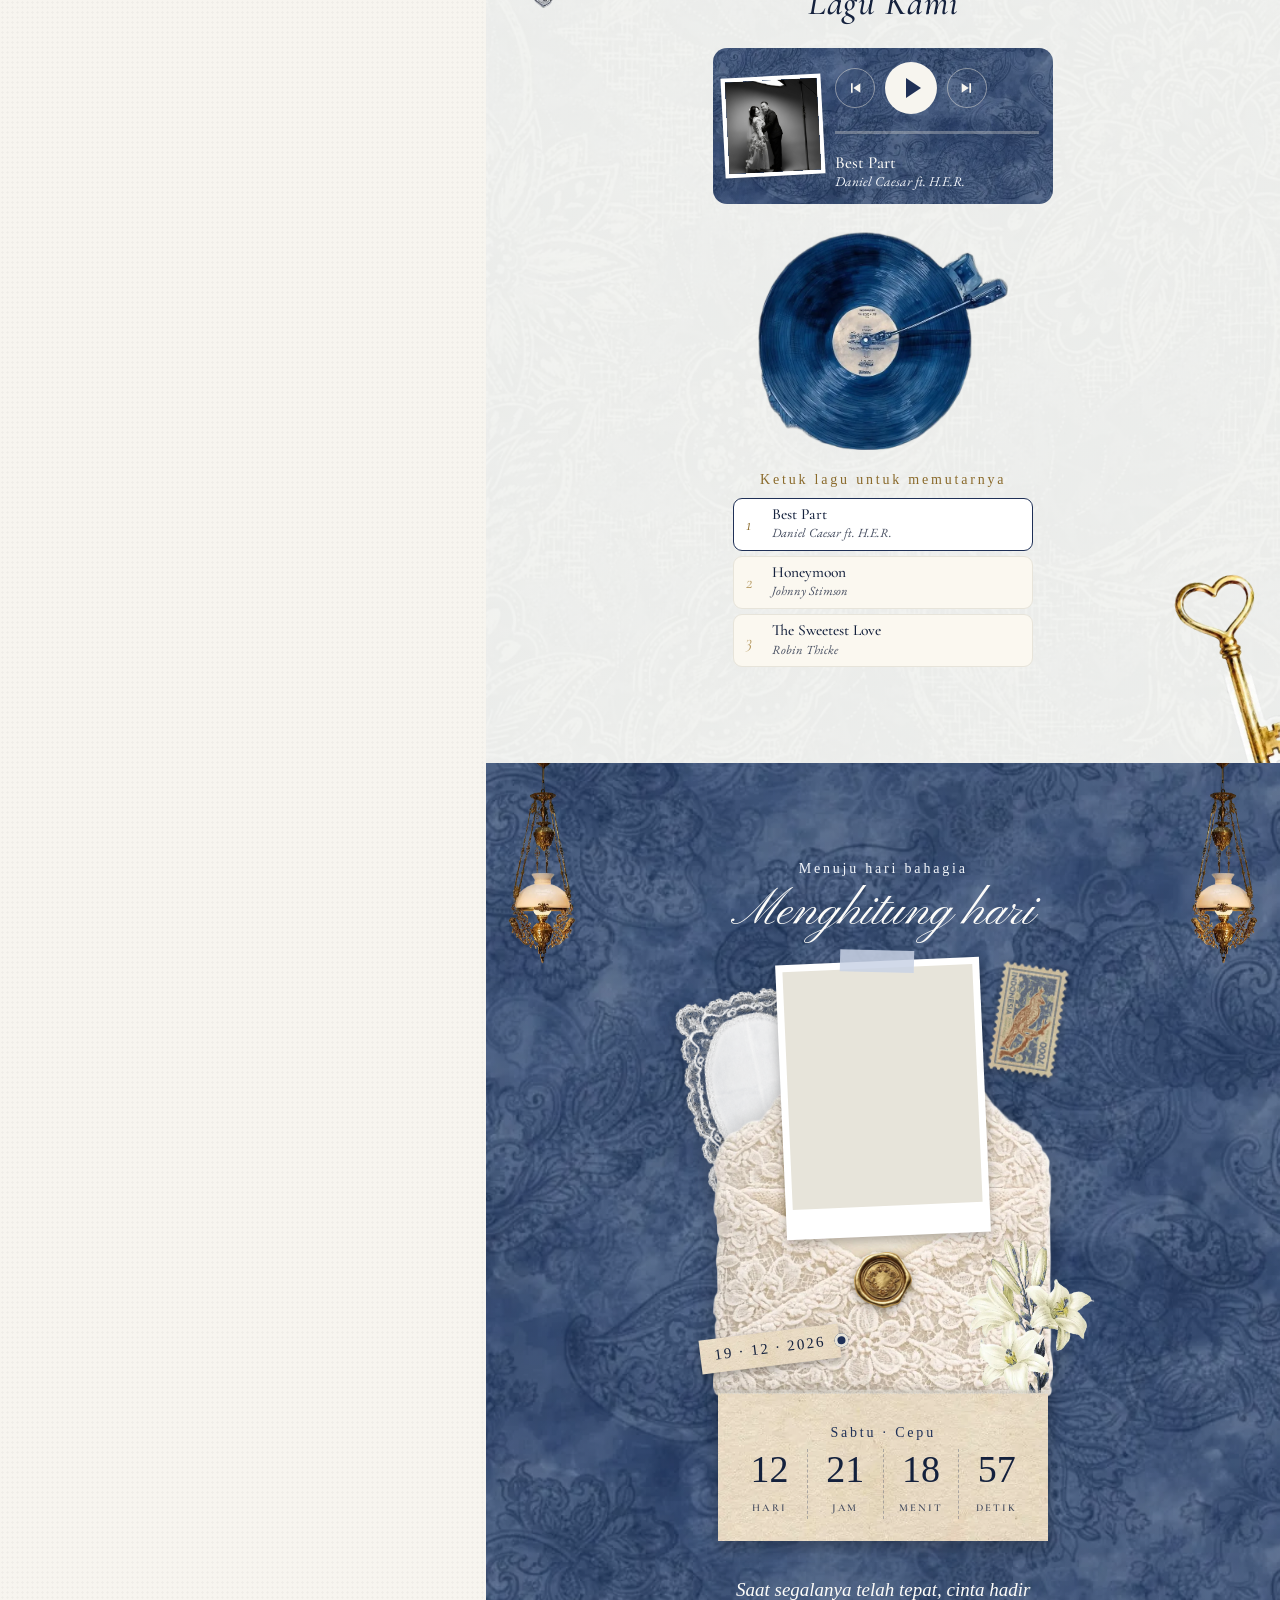
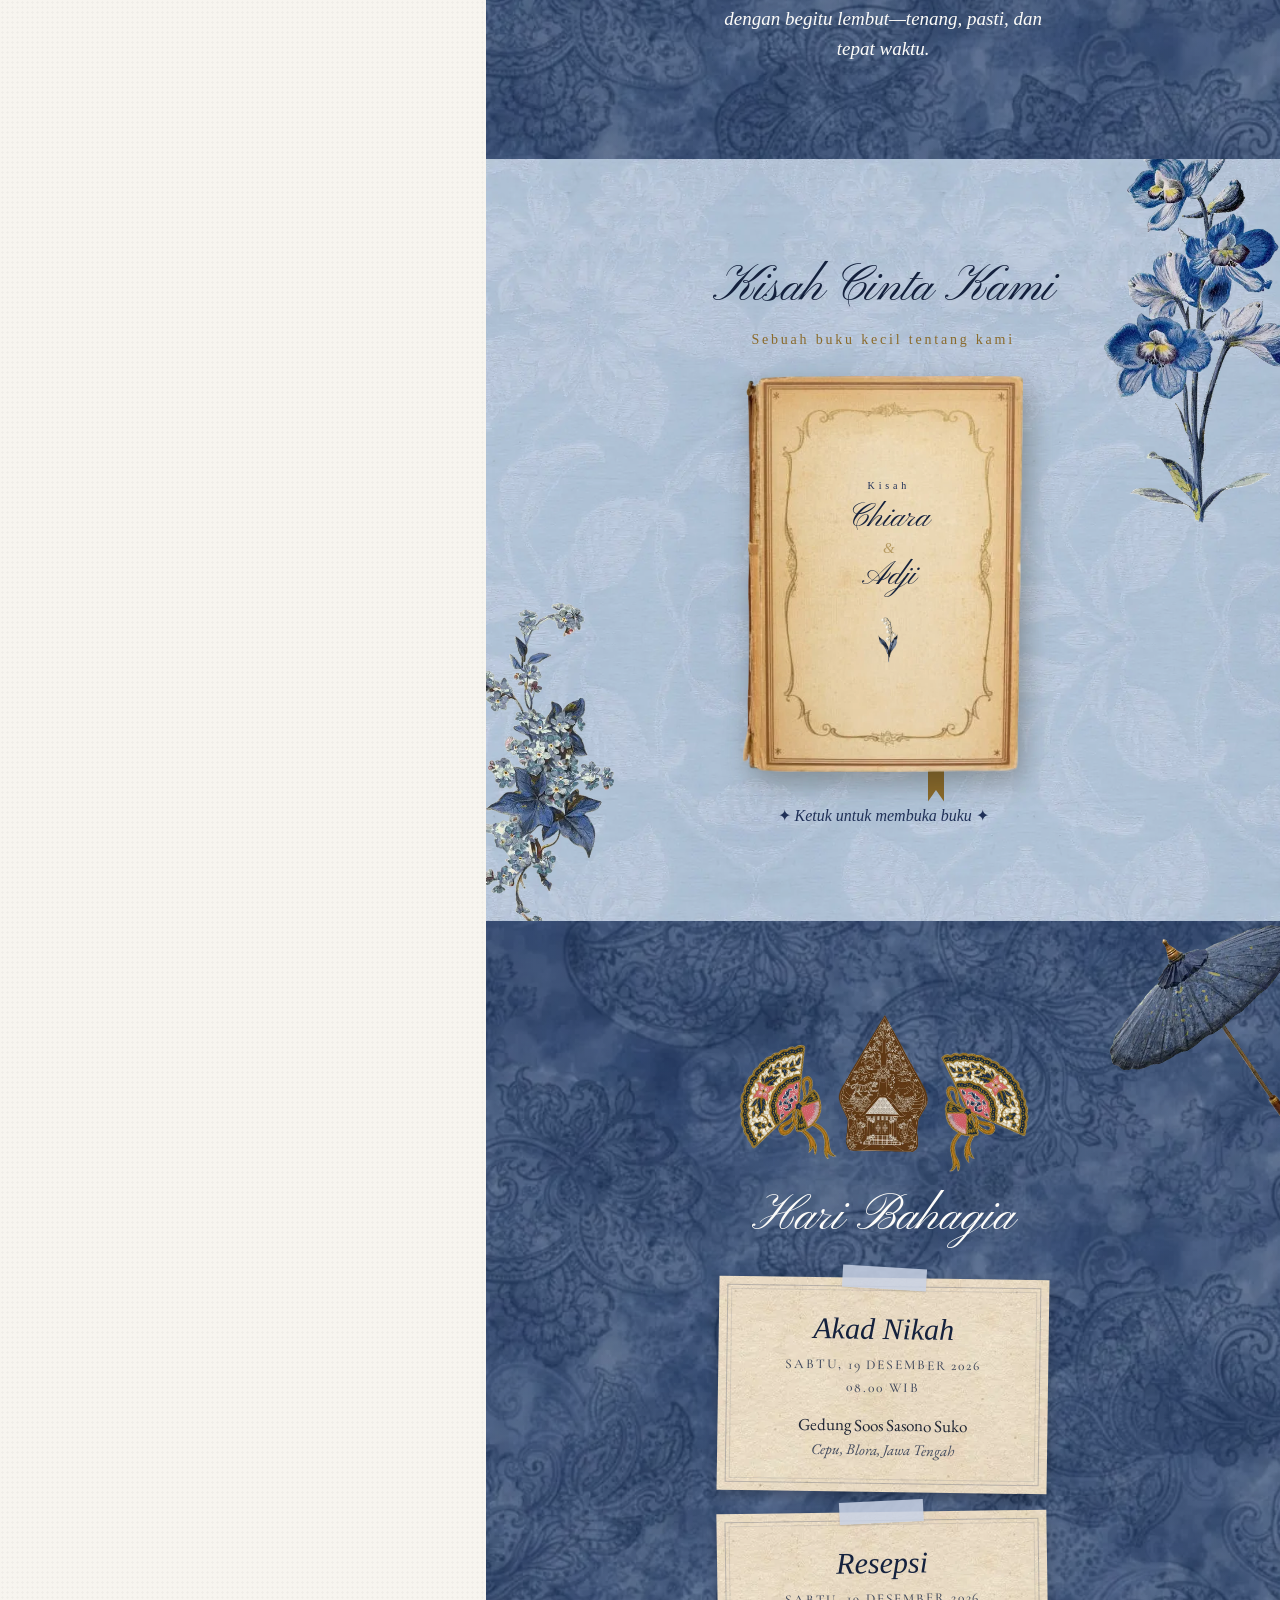
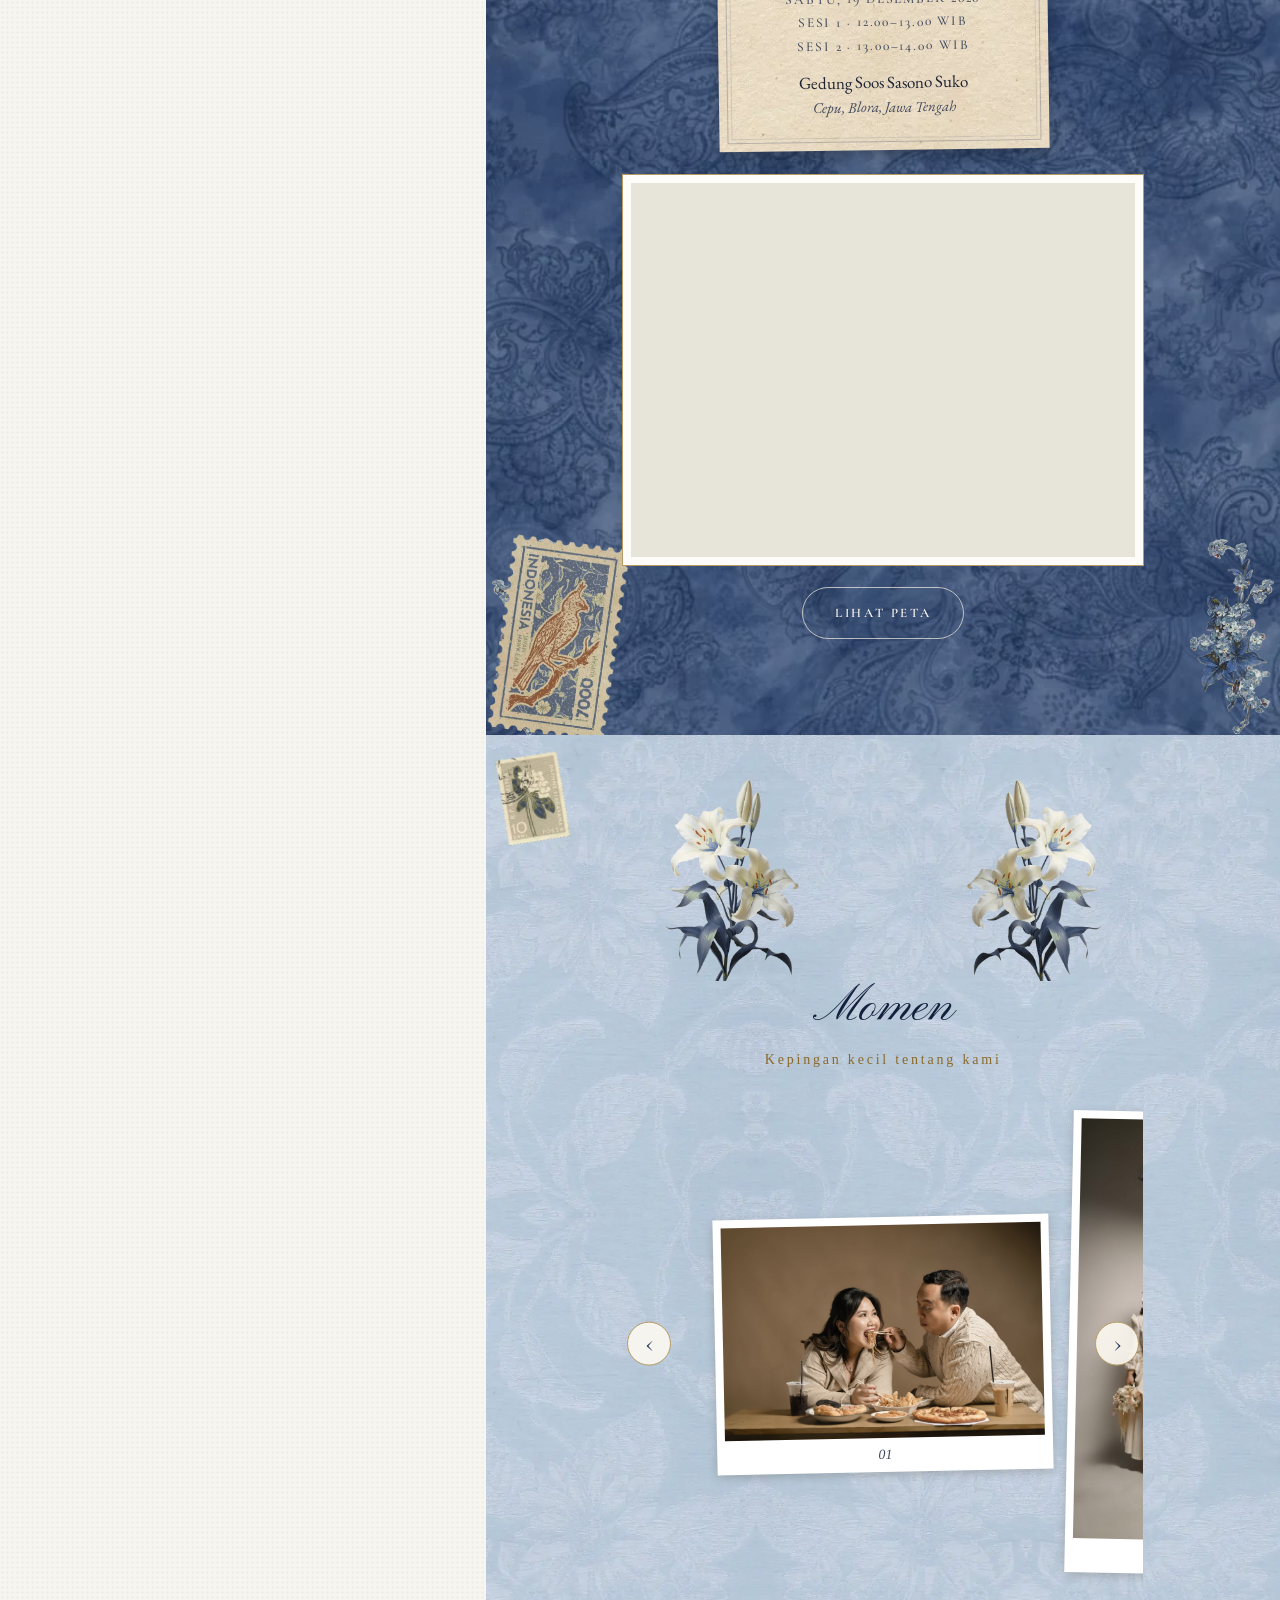
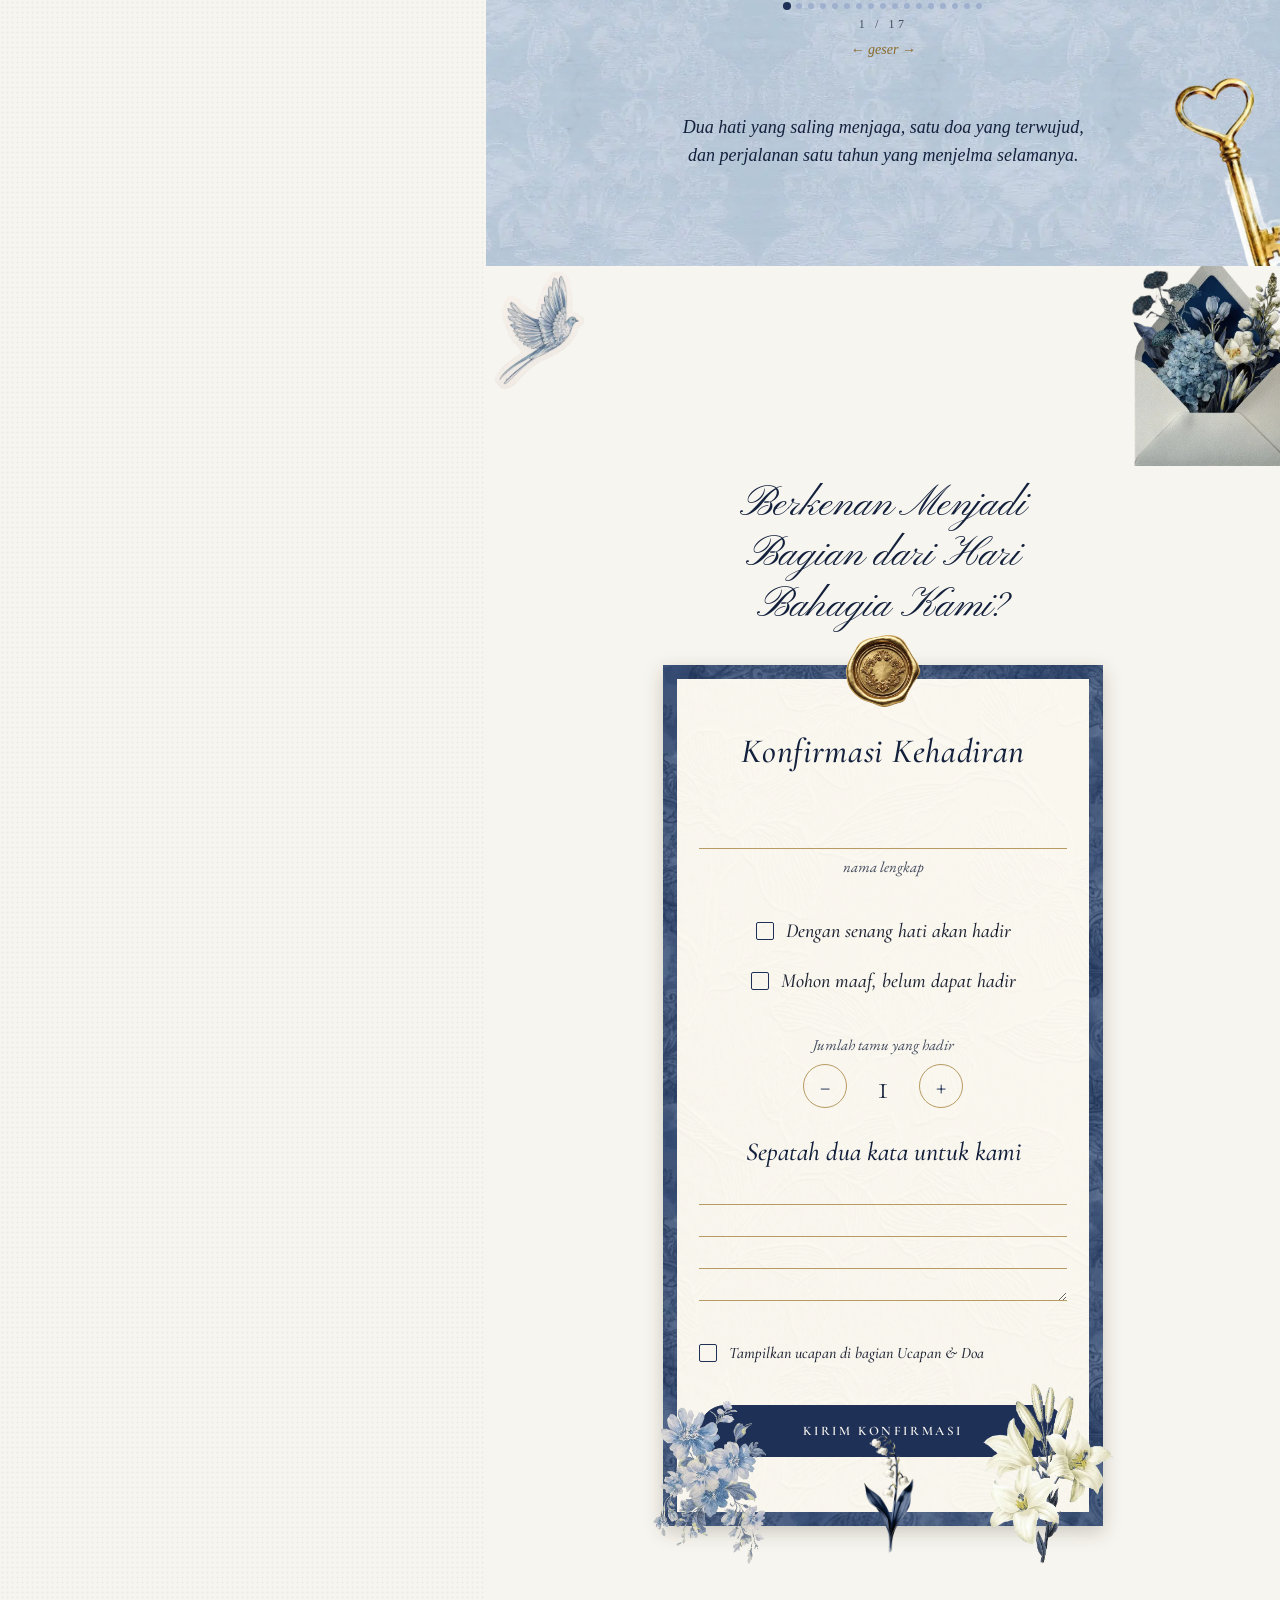
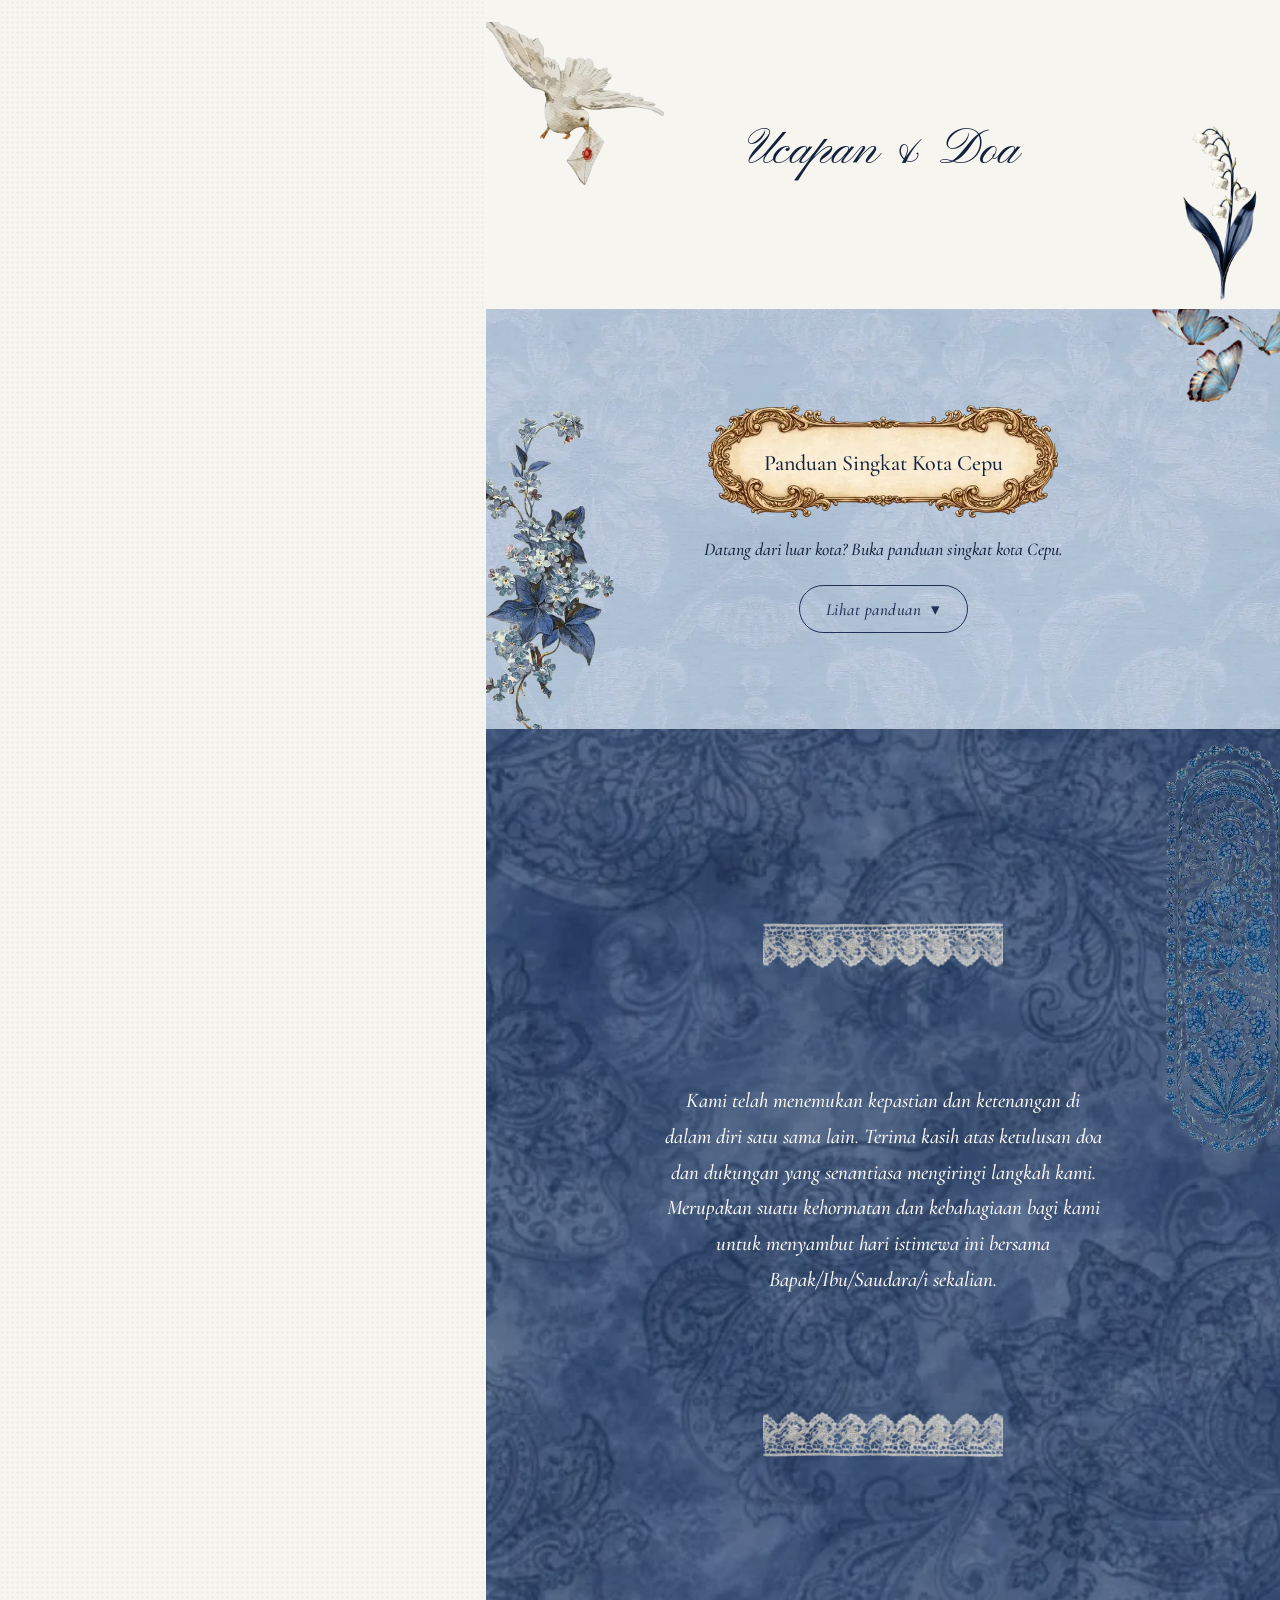
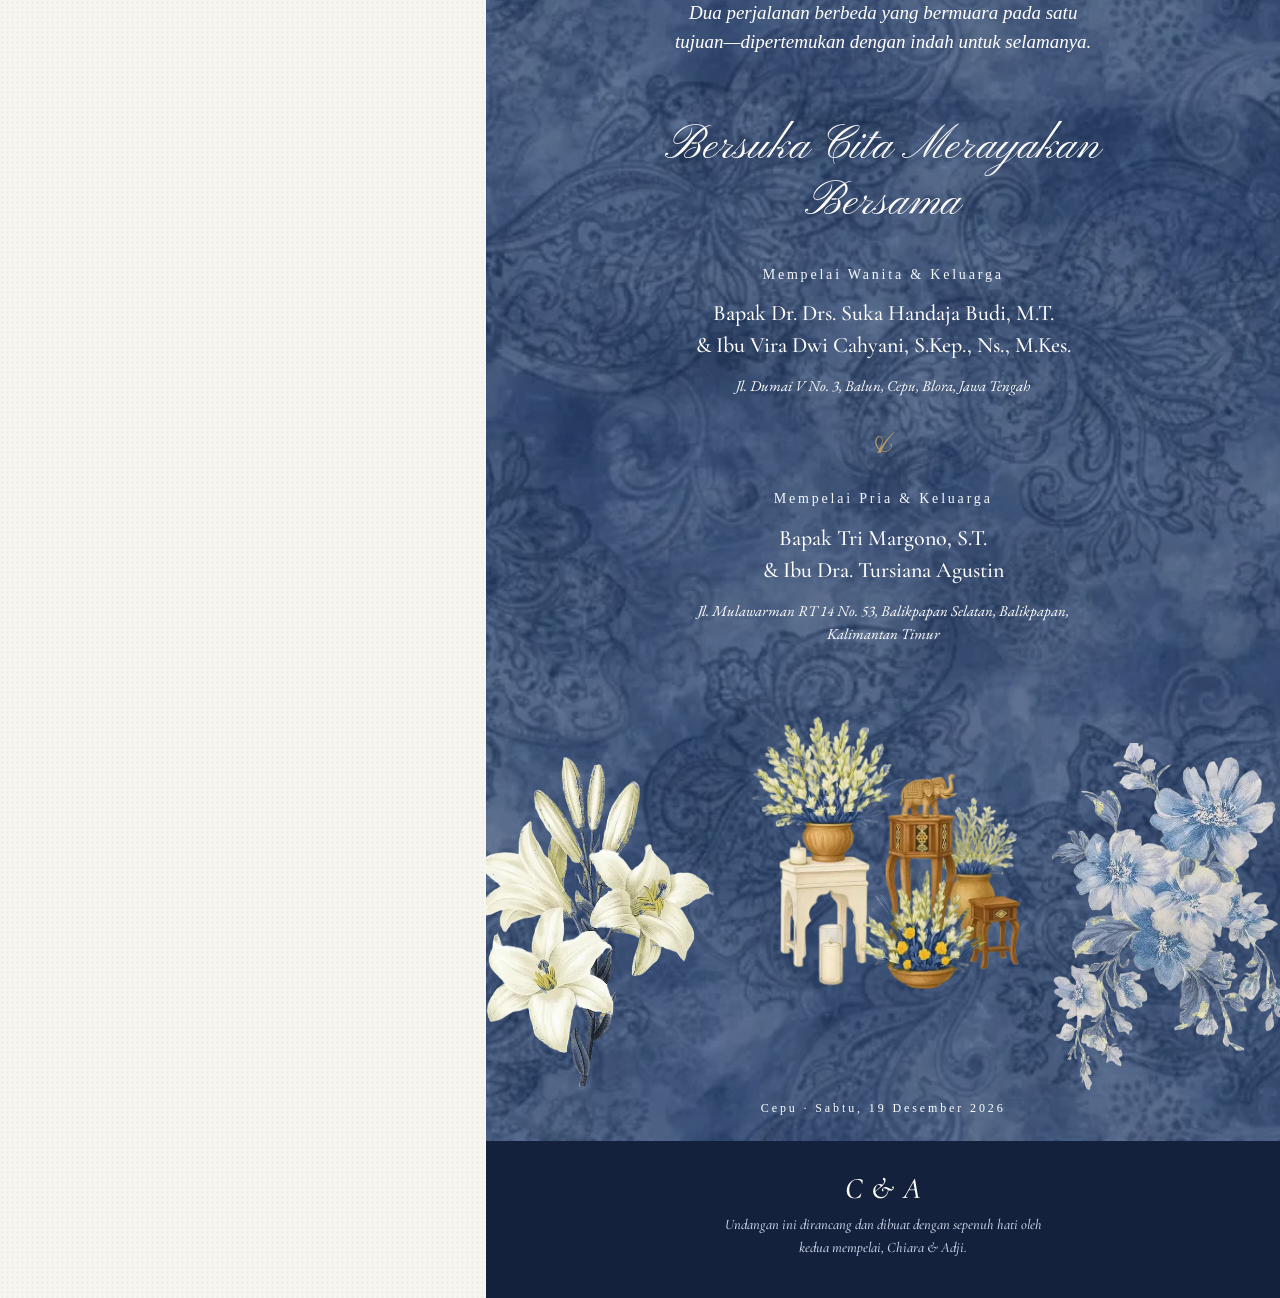
==== commit 79d081eb: "Add files via upload" ====
--- a/index.html
+++ b/index.html
@@ -55,7 +55,7 @@
 </dialog>
 <div class="toast" id="toast" role="status" aria-live="polite"></div>
 
-<script src="data/content.js?v=20"></script>
+<script src="data/content.js?v=21"></script>
 <script src="js/art.js?v=20"></script>
 <script src="js/app.js?v=20"></script>
 </body>
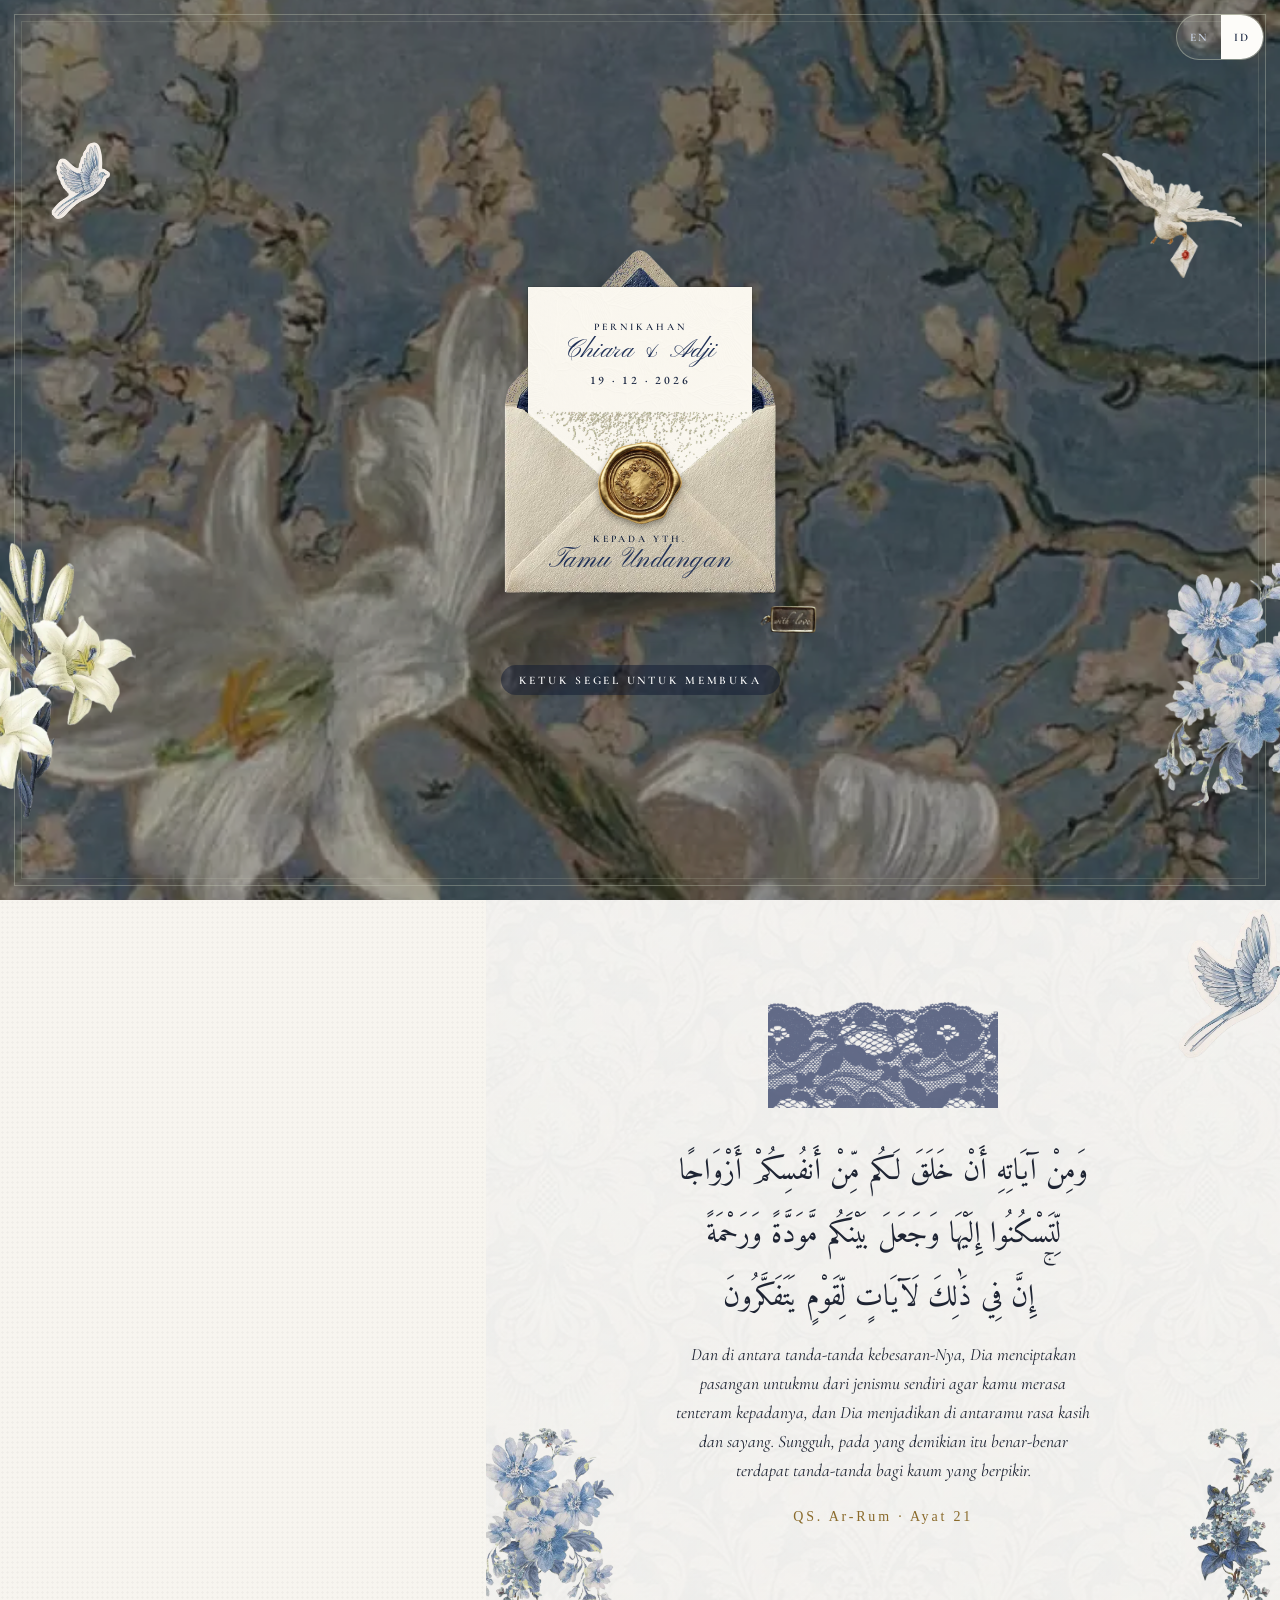
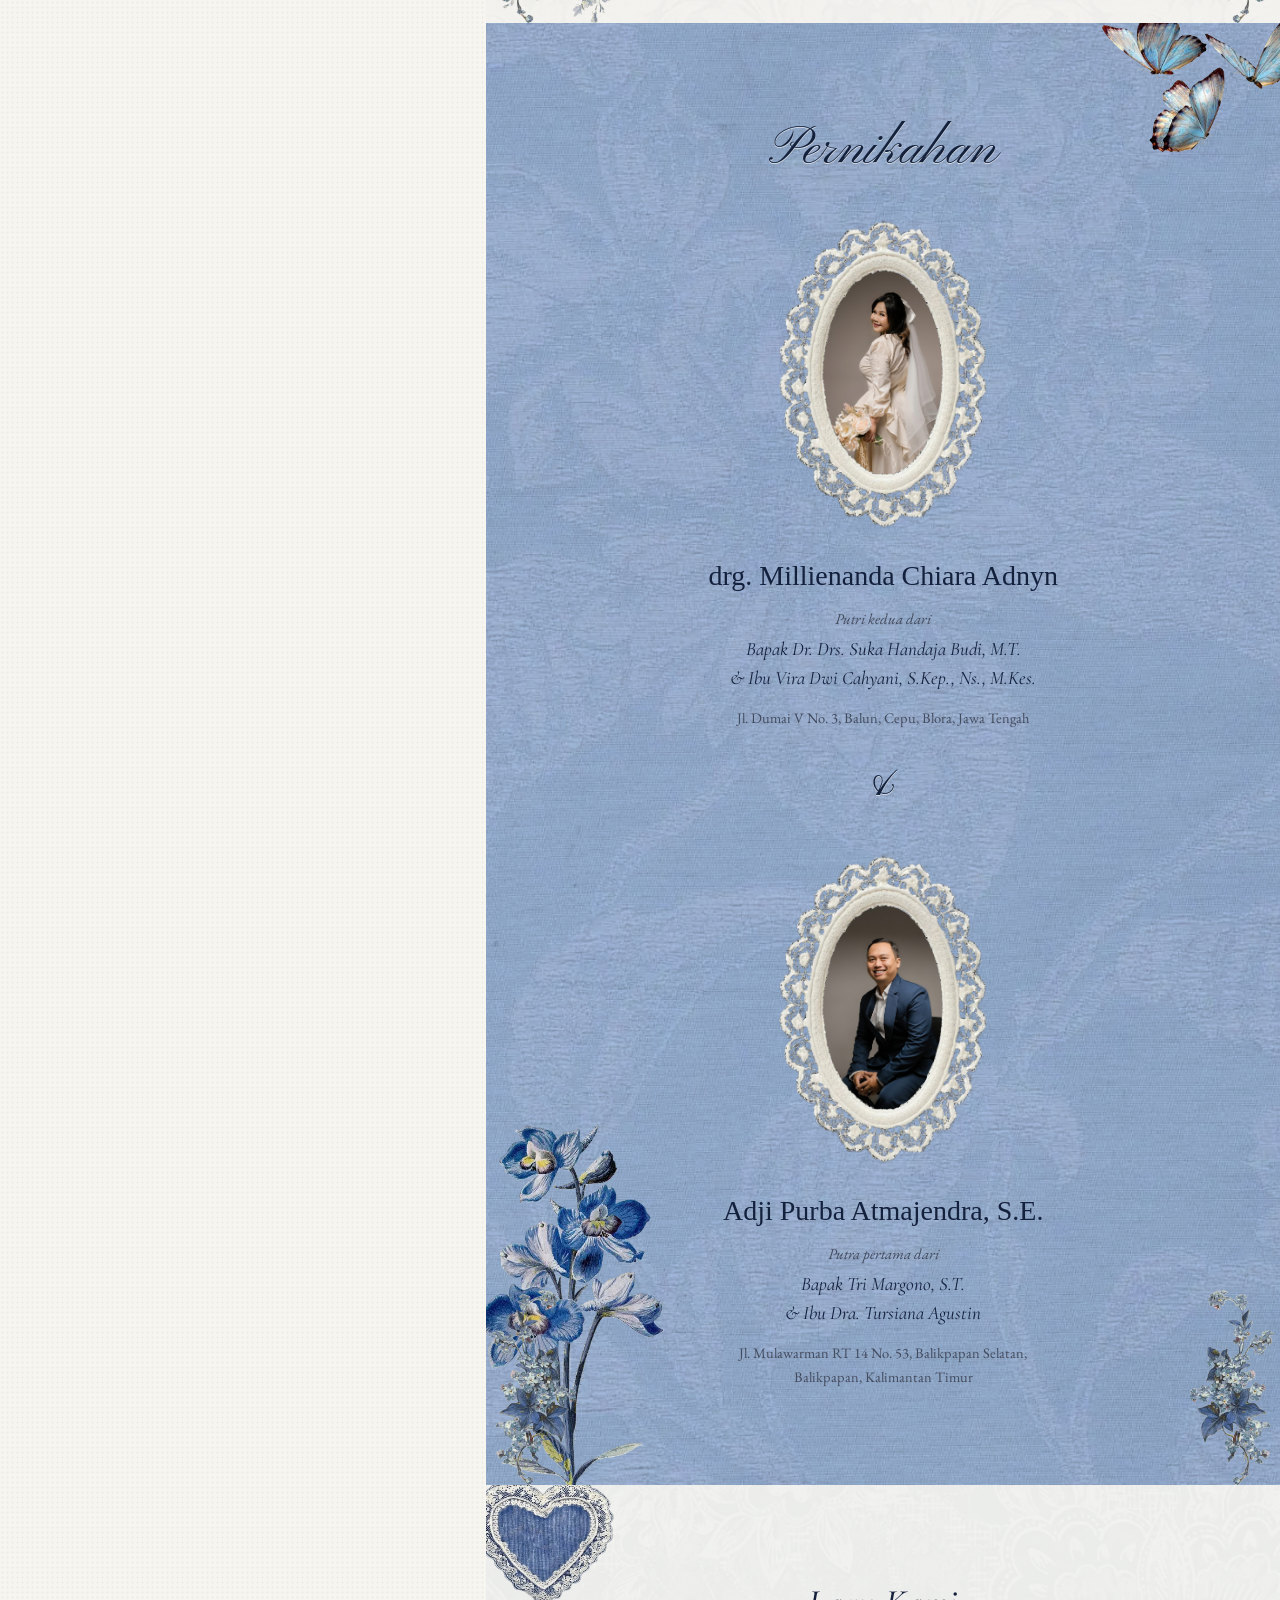
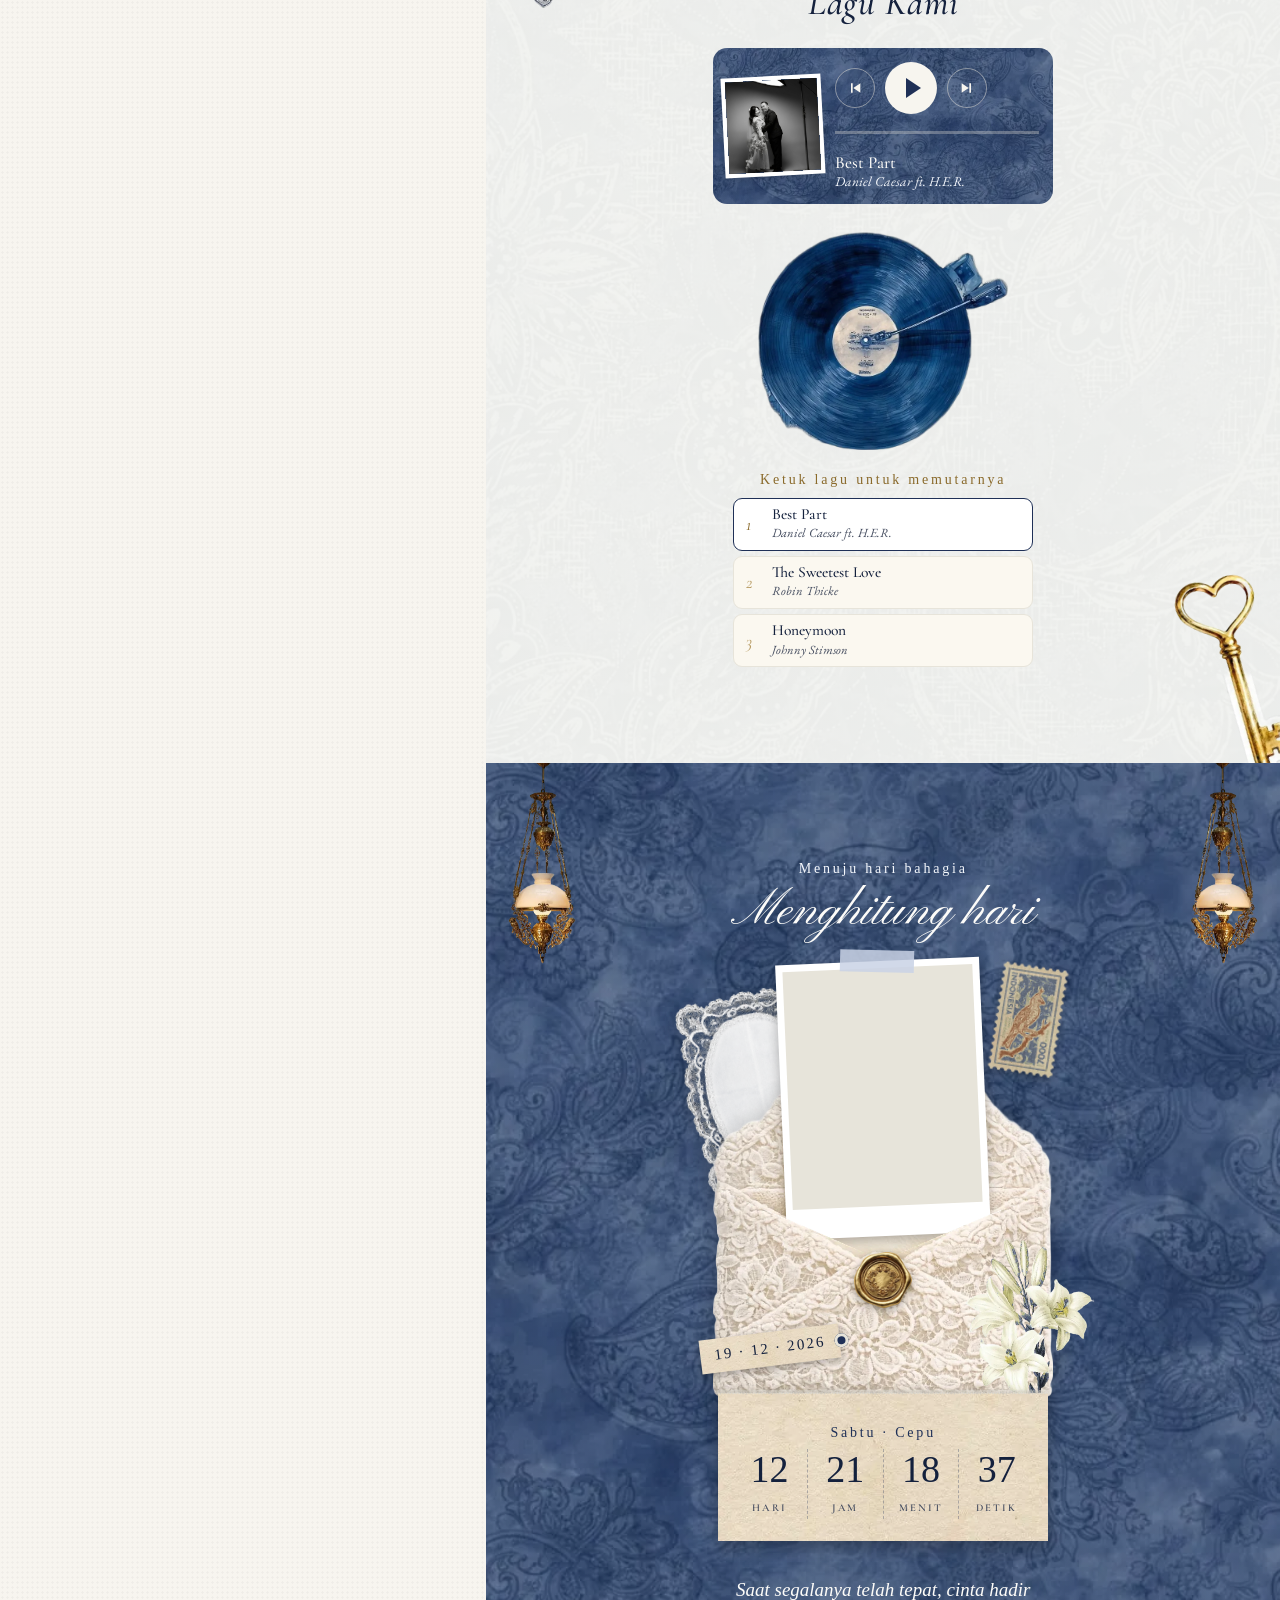
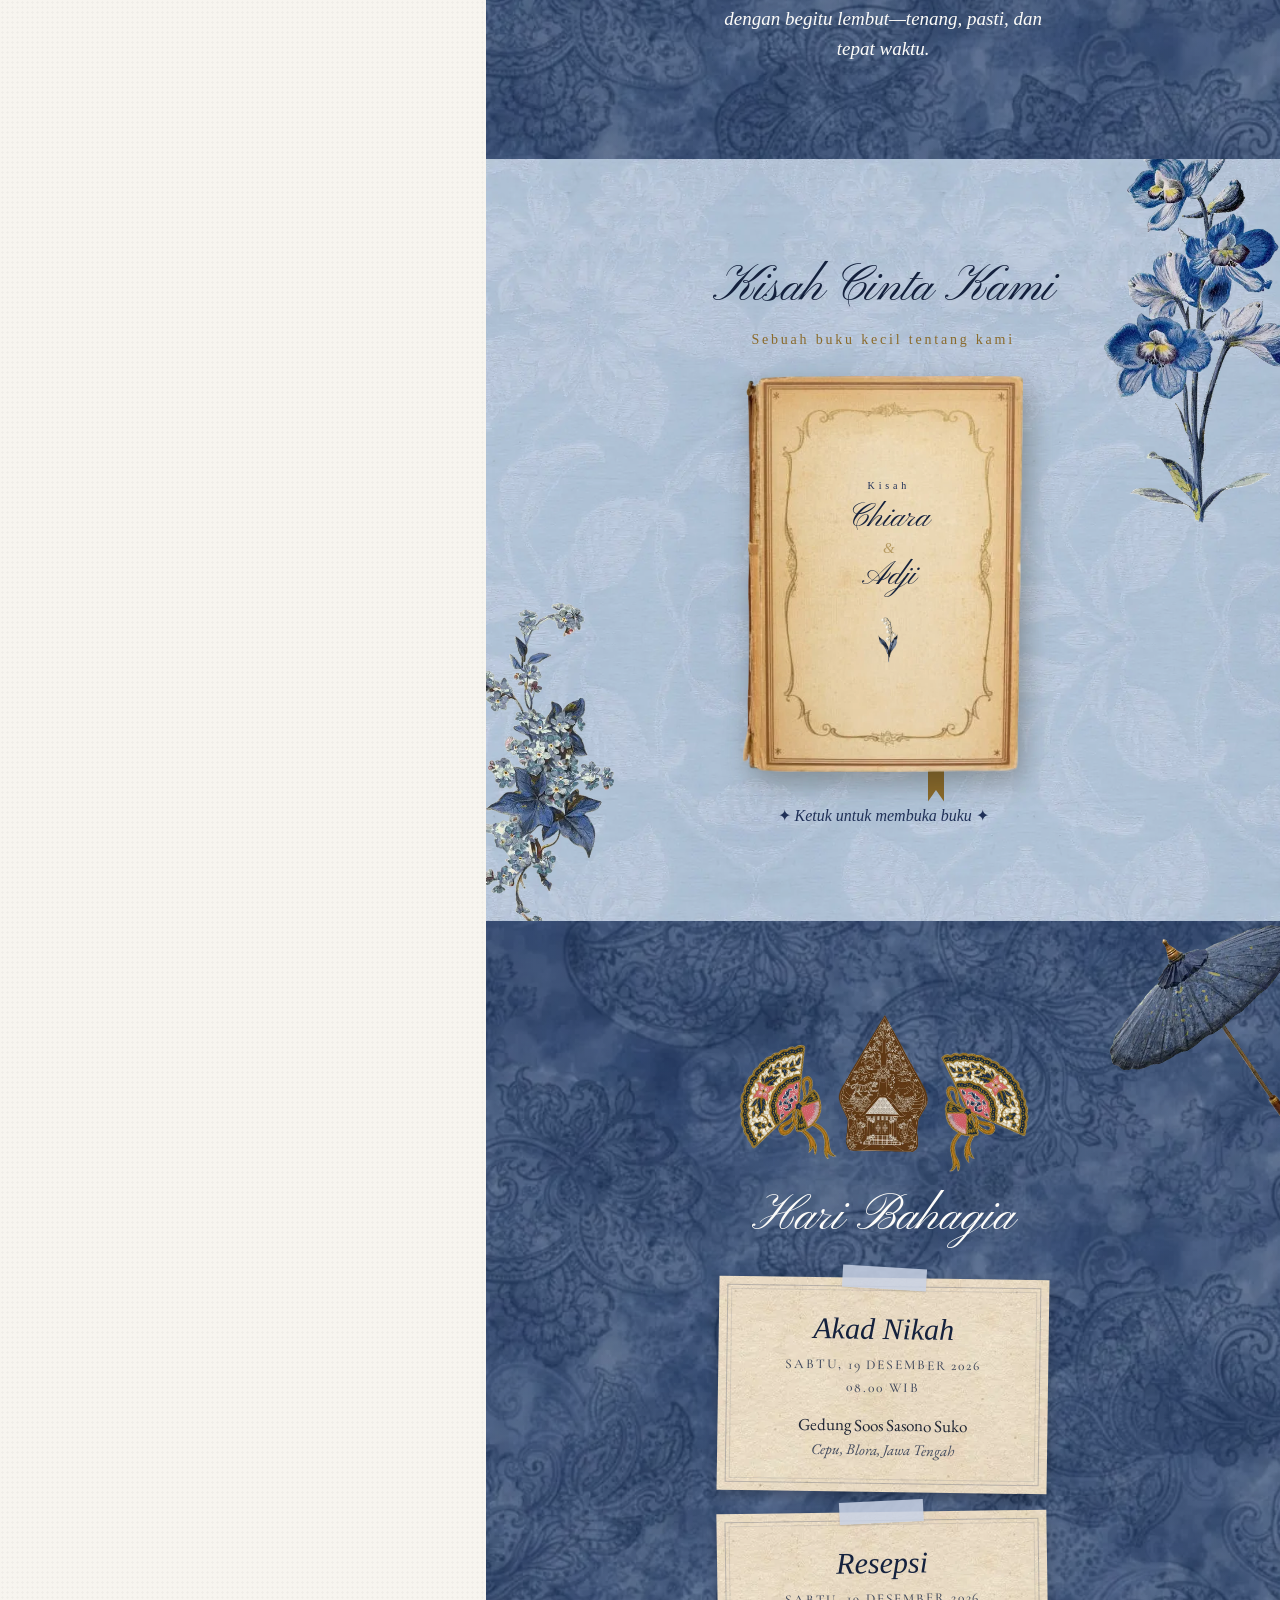
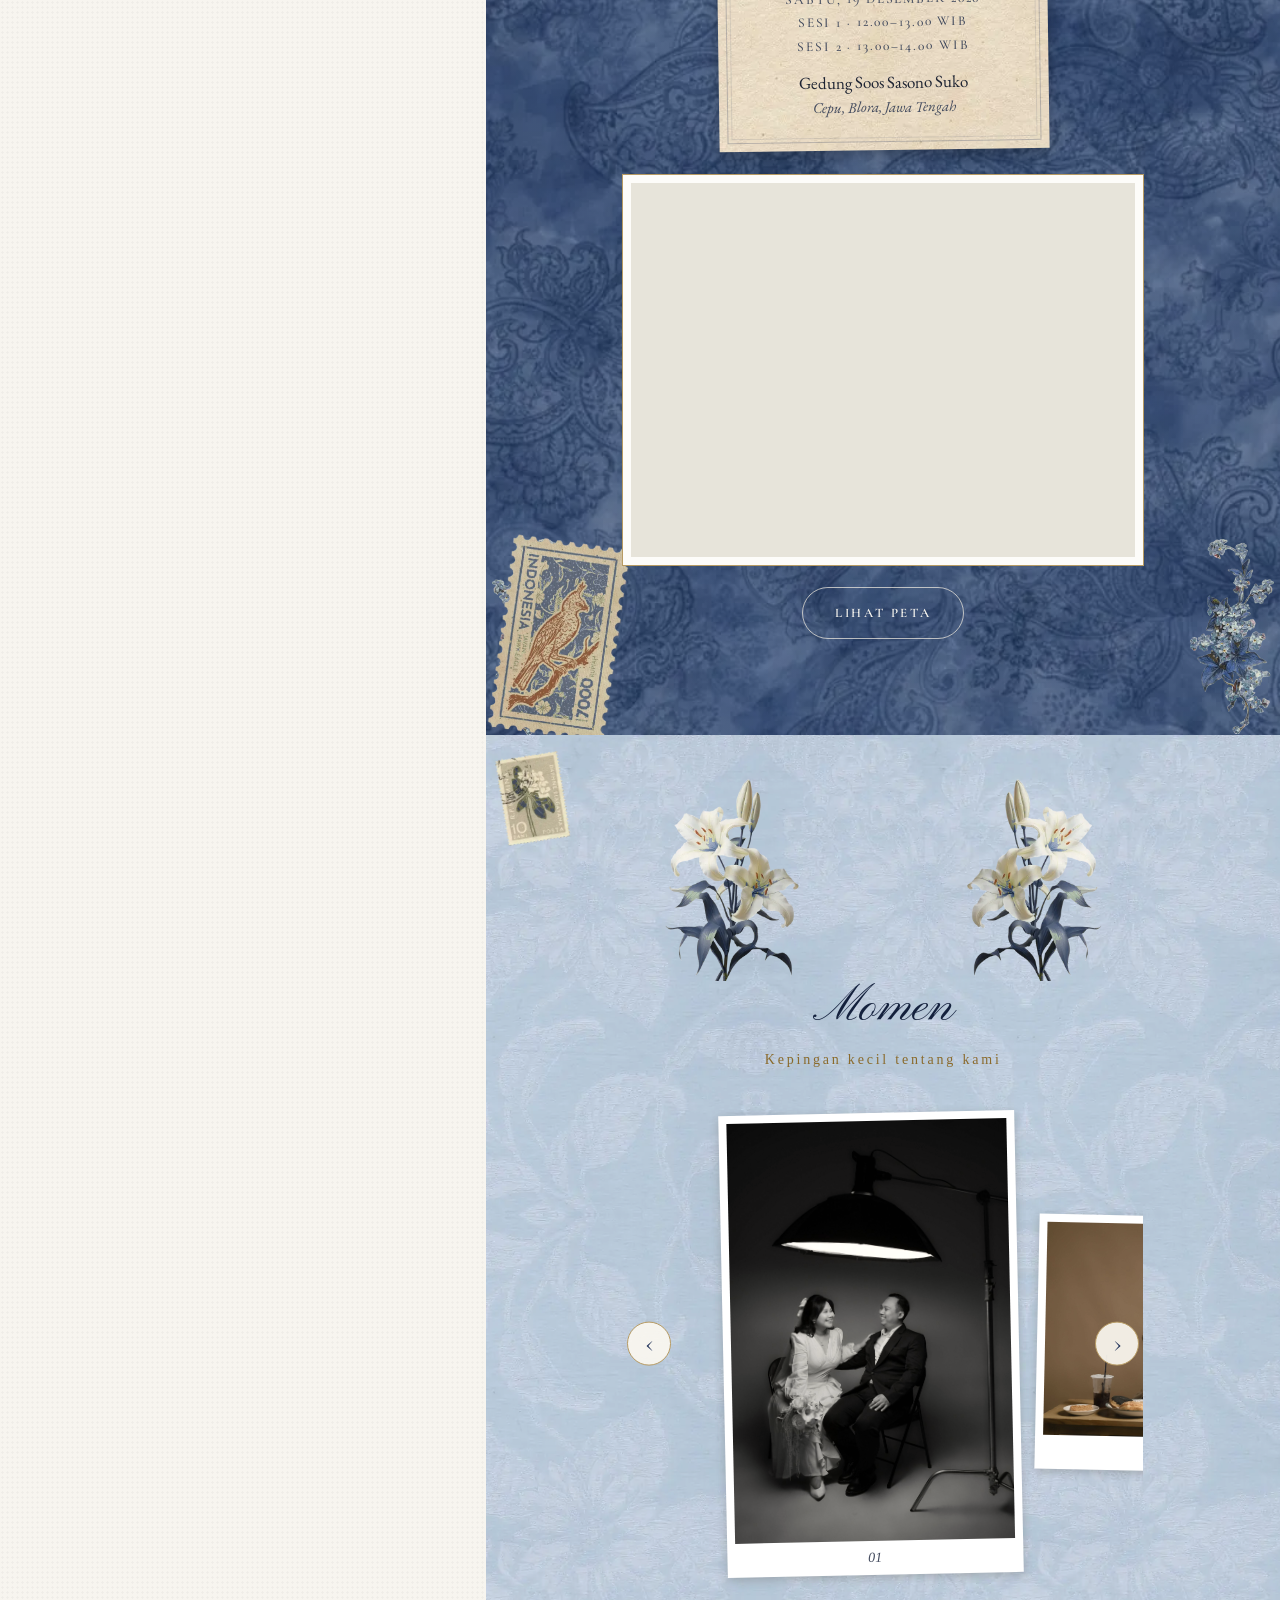
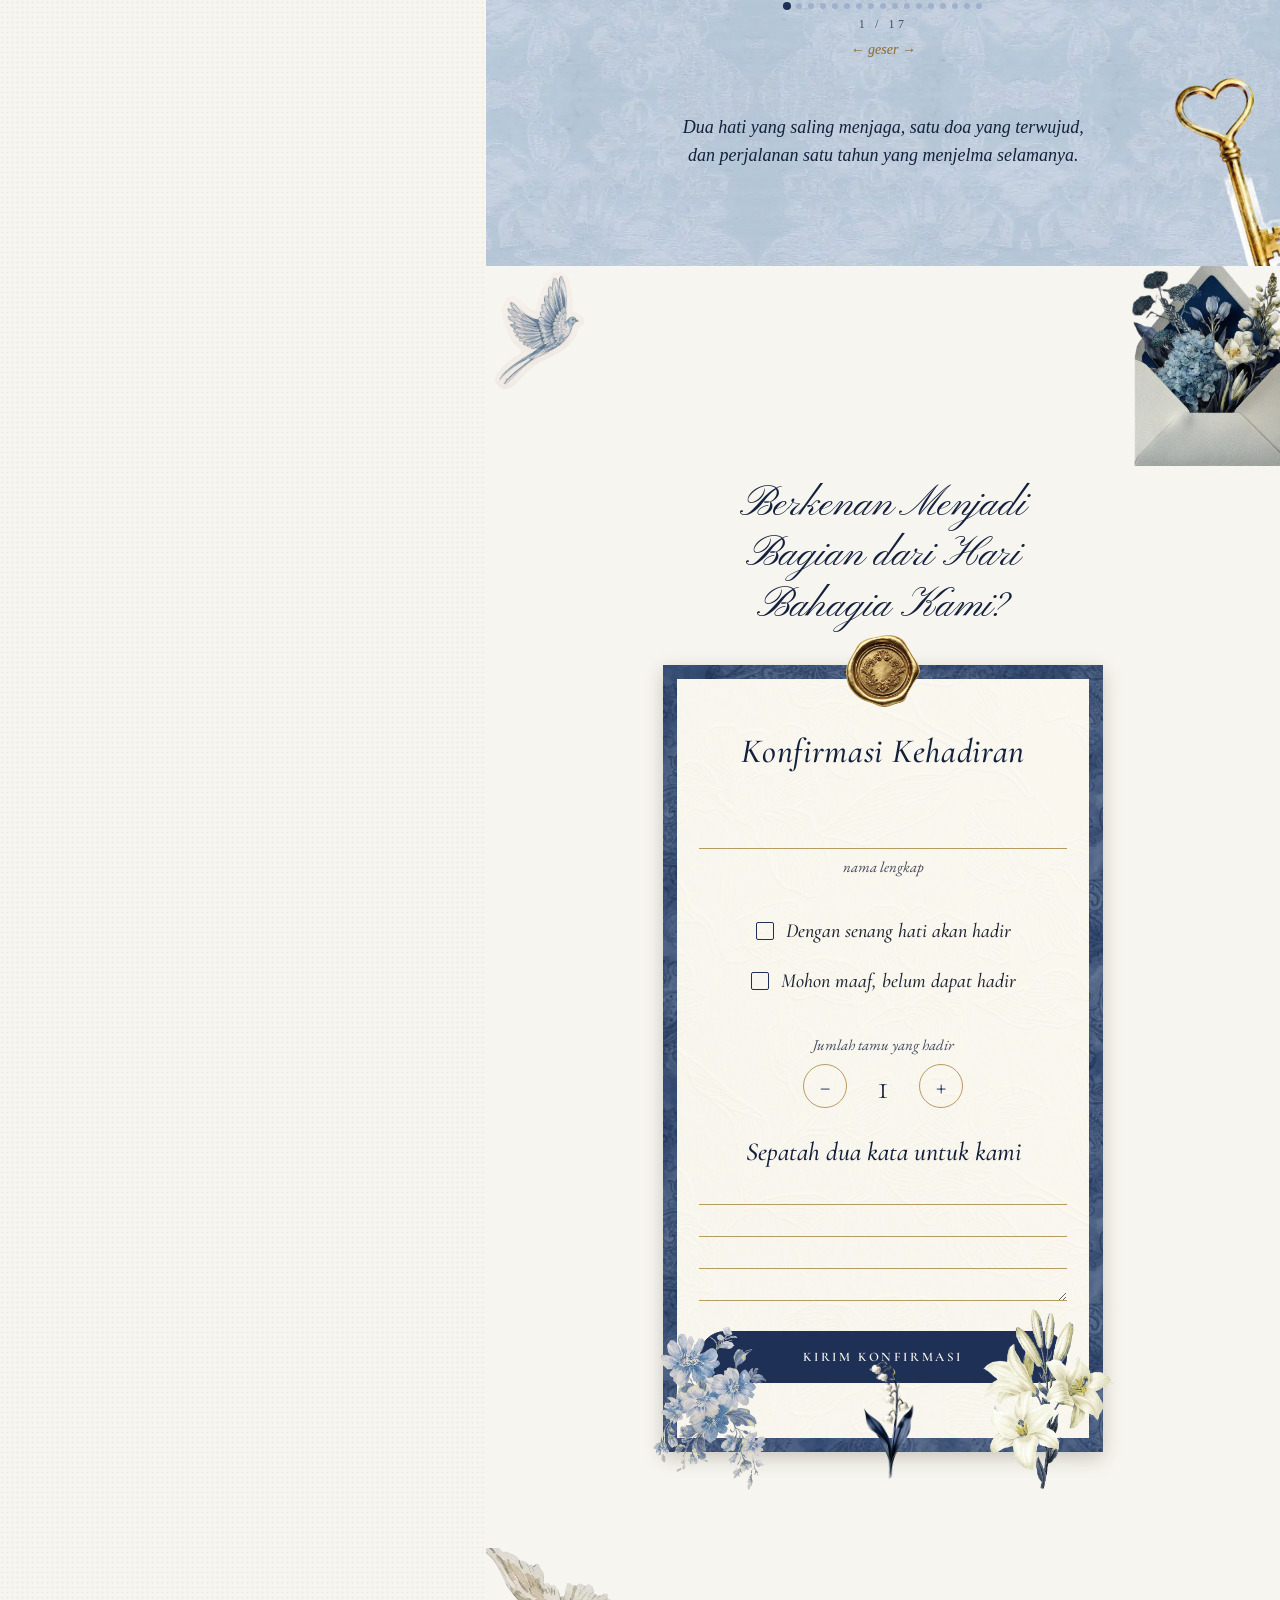
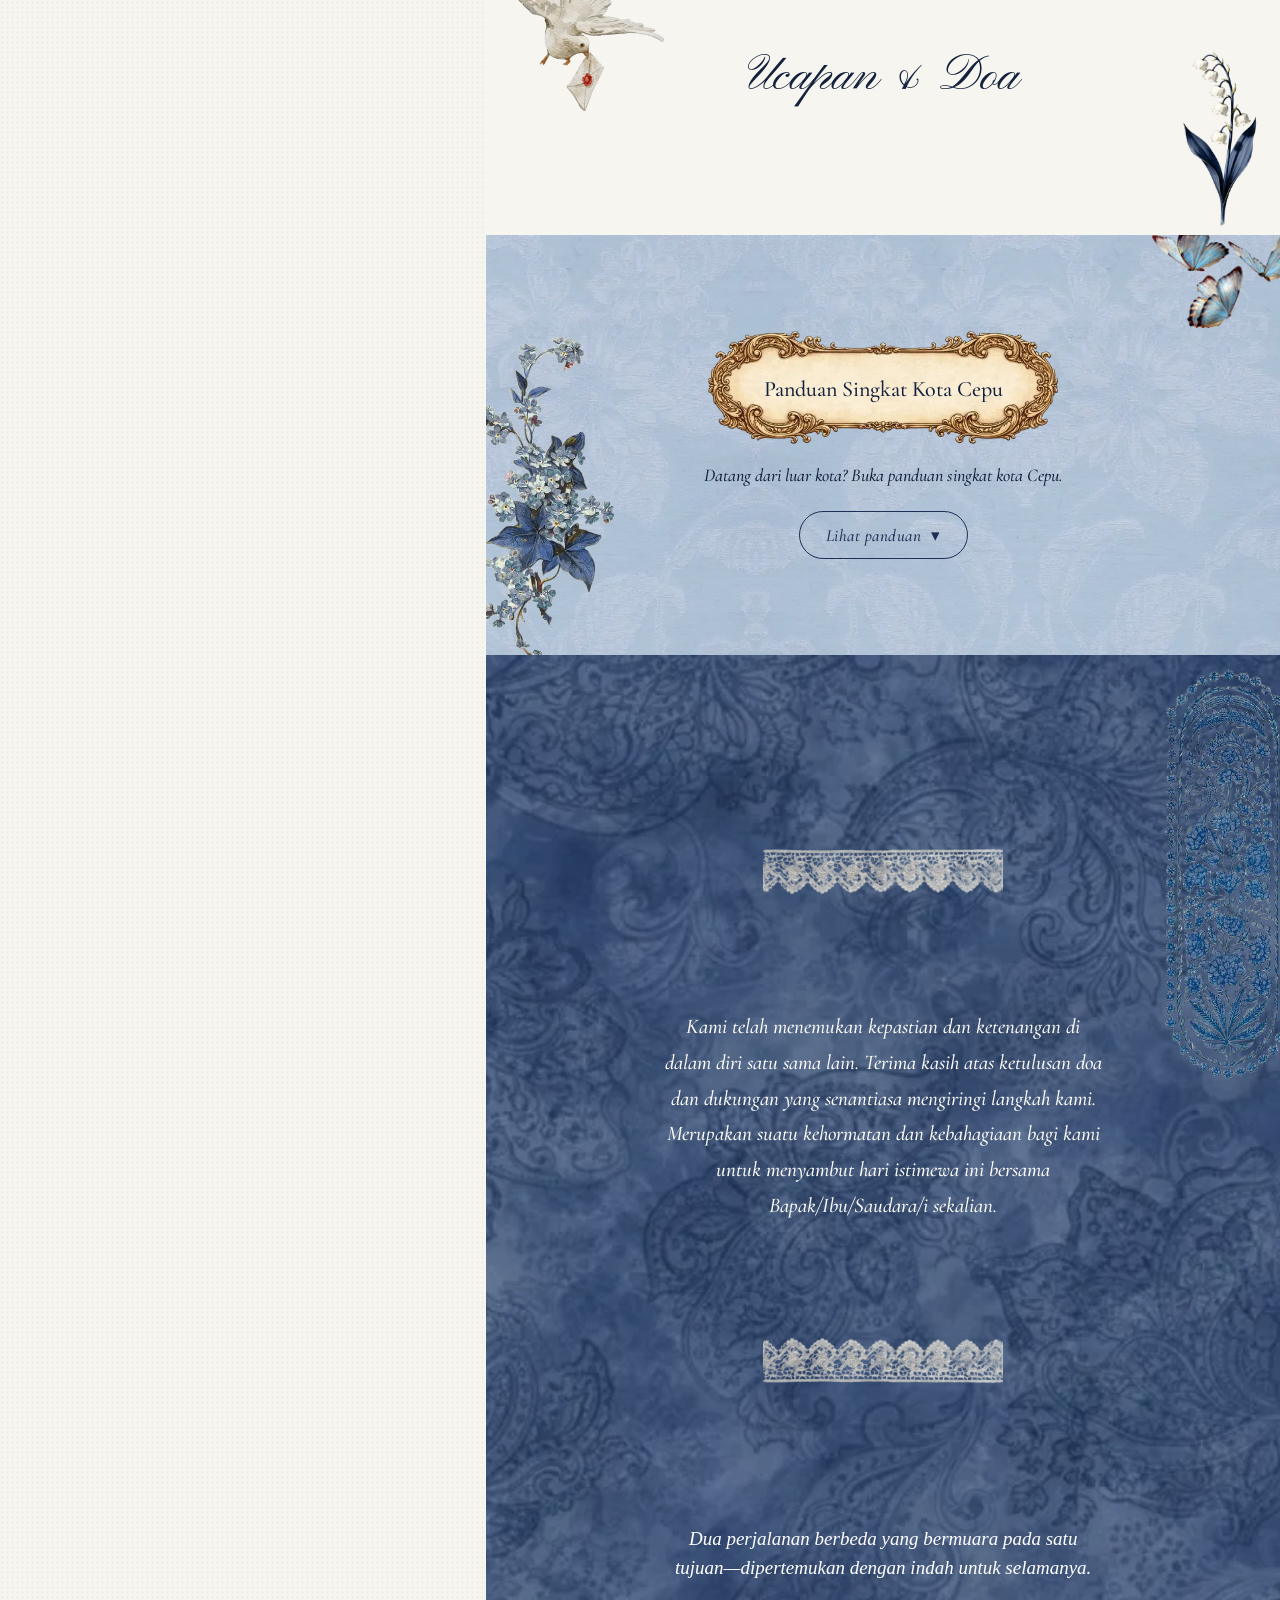
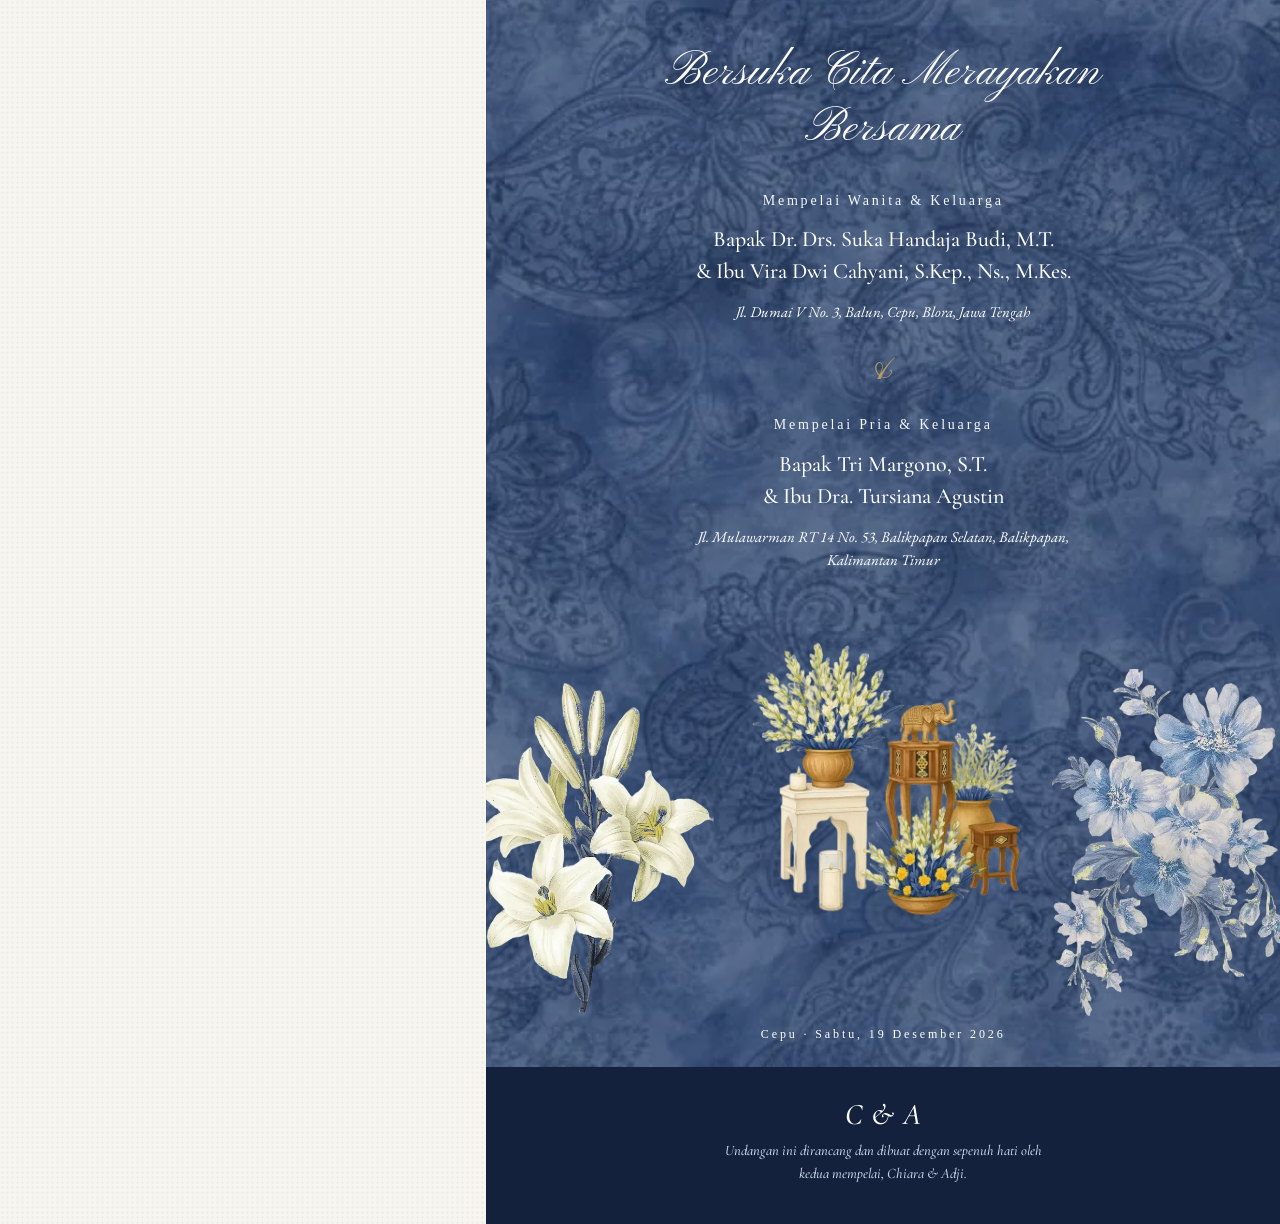
==== commit 9956810f: "Add files via upload" ====
--- a/index.html
+++ b/index.html
@@ -57,6 +57,6 @@
 
 <script src="data/content.js?v=21"></script>
 <script src="js/art.js?v=20"></script>
-<script src="js/app.js?v=20"></script>
+<script src="js/app.js?v=21"></script>
 </body>
 </html>
